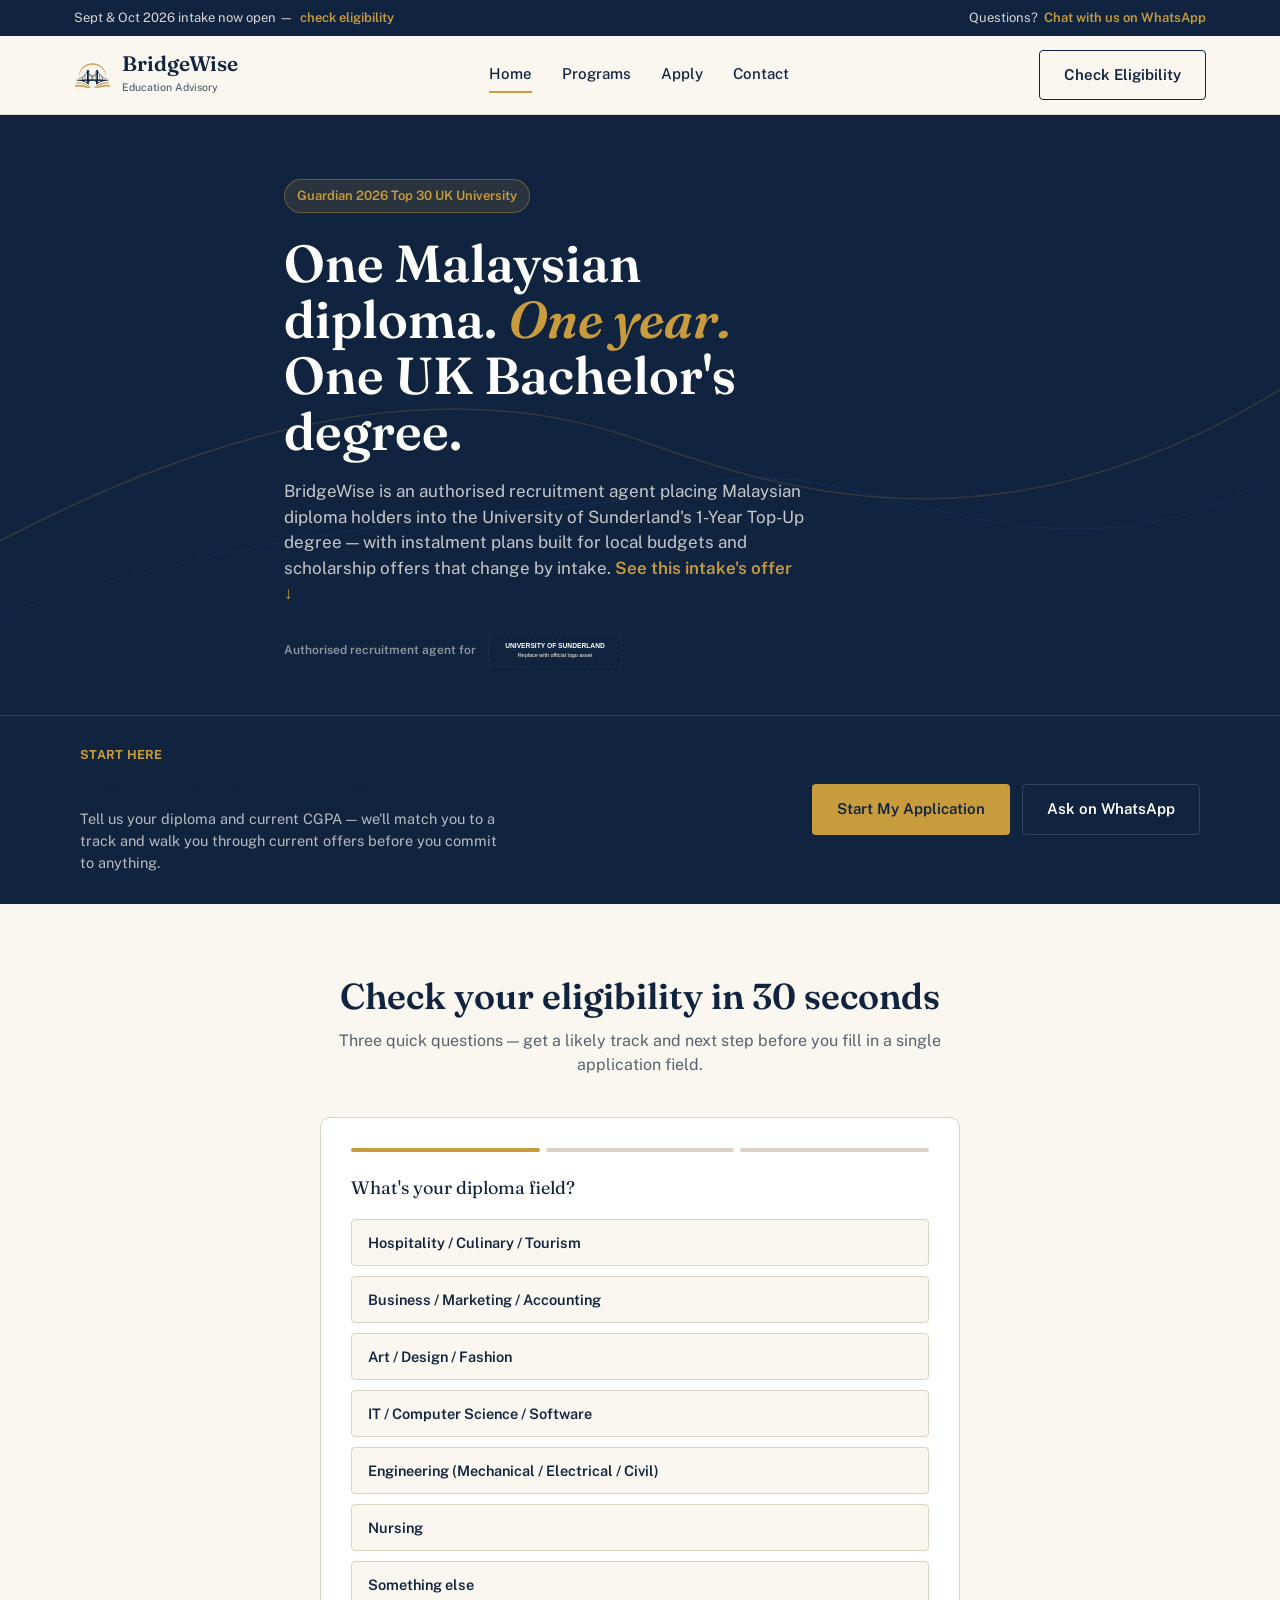
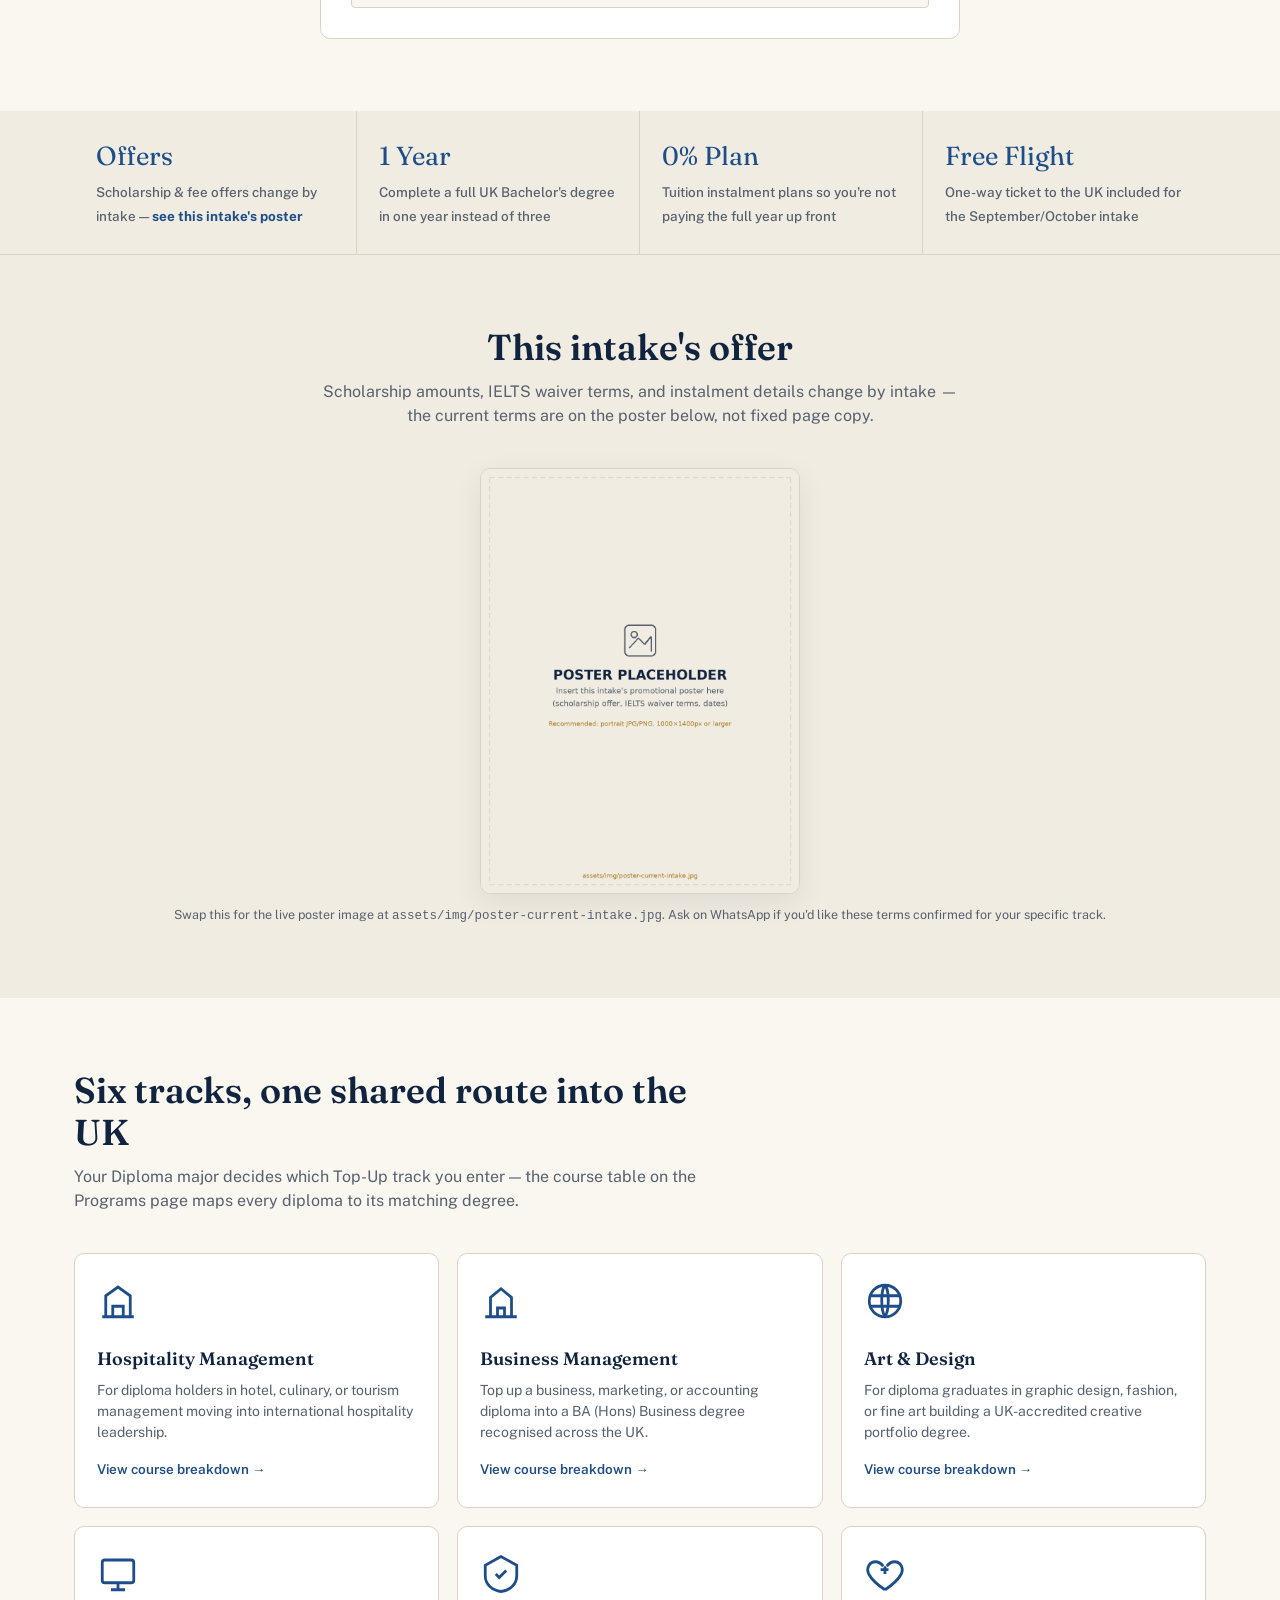
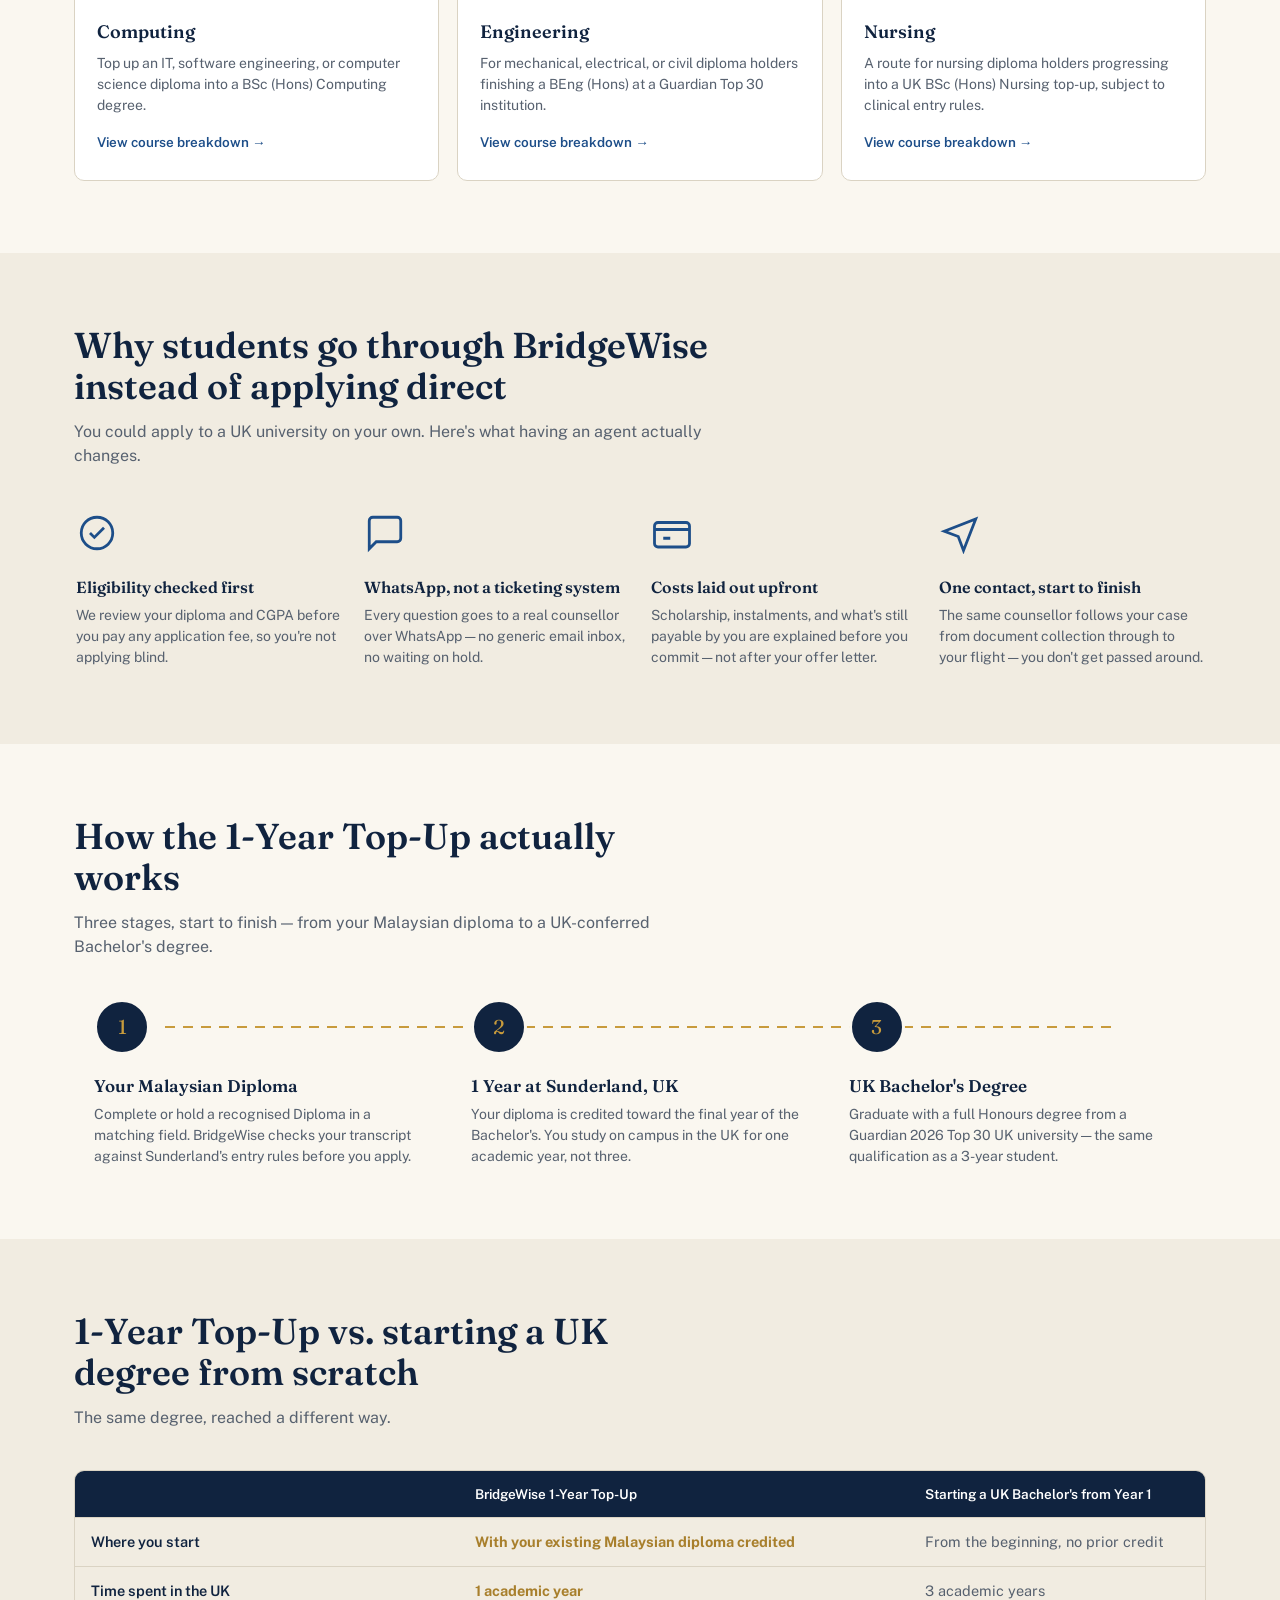
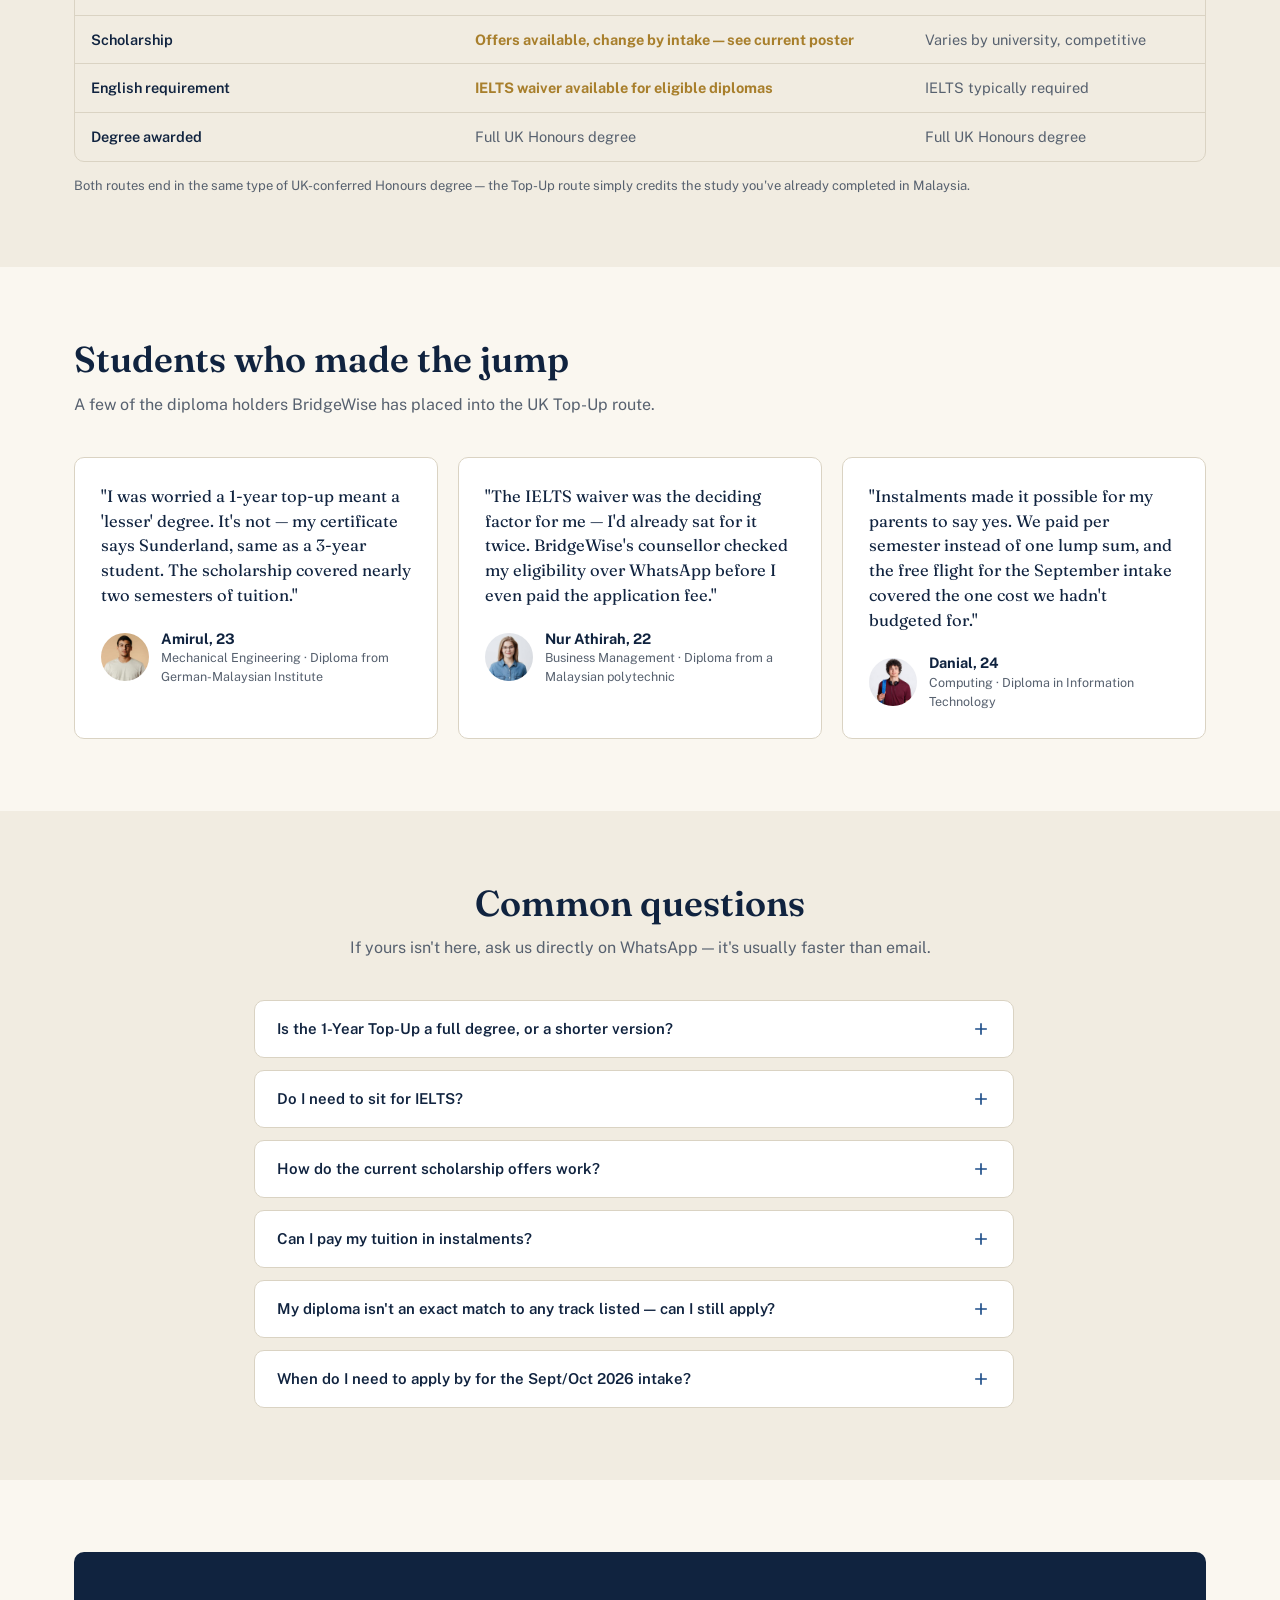
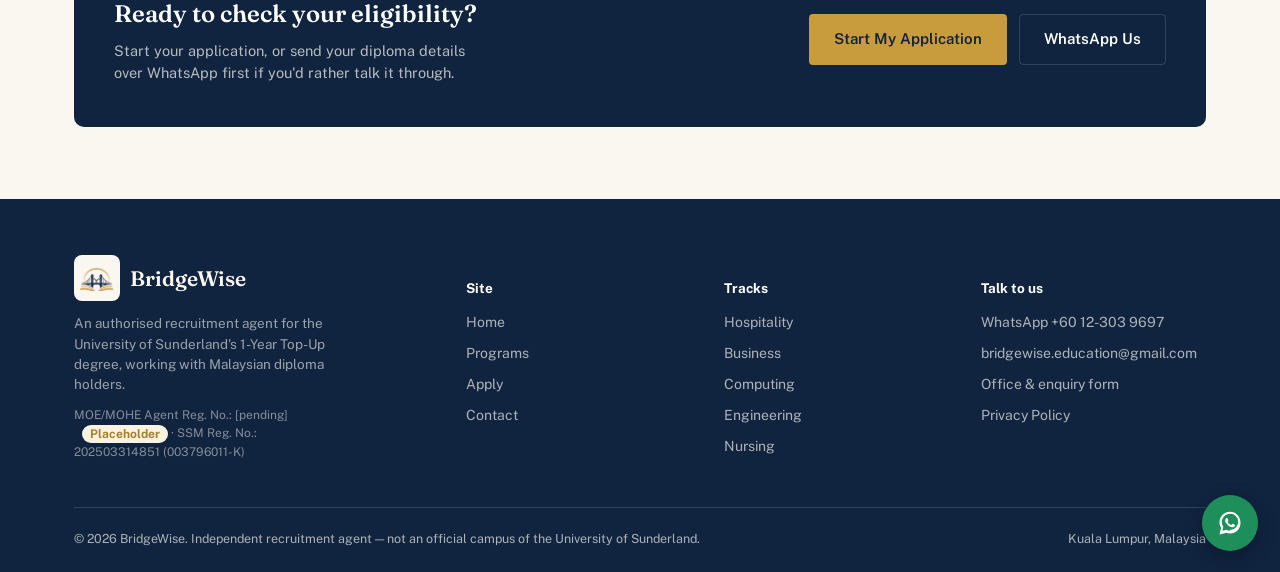
==== index.html @ 97131e52 "favicon change" ====
<!DOCTYPE html>
<html lang="en">
<head>
<meta charset="UTF-8">
<meta name="viewport" content="width=device-width, initial-scale=1.0">
<title>BridgeWise | 1-Year UK Top-Up Degree for Malaysian Diploma Holders</title>
<meta name="description" content="Turn your Malaysian diploma into a UK Bachelor's degree in 1 year with BridgeWise, an authorised recruitment agent for the University of Sunderland's Top-Up programme.">
<link rel="canonical" href="https://bridge-wise.vercel.app/index.html">

<meta property="og:type" content="website">
<meta property="og:site_name" content="BridgeWise Education Advisory">
<meta property="og:url" content="https://bridge-wise.vercel.app/index.html">
<meta property="og:title" content="BridgeWise | 1-Year UK Top-Up Degree for Malaysian Diploma Holders">
<meta property="og:description" content="Turn your Malaysian diploma into a UK Bachelor's degree in 1 year with BridgeWise, an authorised recruitment agent for the University of Sunderland's Top-Up programme.">
<meta property="og:image" content="https://bridge-wise.vercel.app/assets/img/bridgewise-logo.png">
<meta name="twitter:card" content="summary">
<meta name="twitter:title" content="BridgeWise | 1-Year UK Top-Up Degree">
<meta name="twitter:description" content="Turn your Malaysian diploma into a UK Bachelor's degree in 1 year.">
<meta name="twitter:image" content="https://bridge-wise.vercel.app/assets/img/bridgewise-logo.png">

<link rel="stylesheet" href="assets/css/style.css">
<link rel="icon" type="image/png" href="assets/img/bridgewise-logo.png">
<link rel="apple-touch-icon" href="assets/img/apple-touch-icon.png">

<script>
  document.documentElement.classList.add('js');
  // Safety net: if main.js fails to load for any reason, force-reveal
  // sections after 2.5s instead of leaving them permanently invisible.
  setTimeout(function(){
    var els = document.querySelectorAll('.reveal');
    for (var i = 0; i < els.length; i++){ els[i].classList.add('in'); }
  }, 2500);
</script>

<!-- Analytics placeholders — replace IDs below with real ones when ready -->
<script async src="https://www.googletagmanager.com/gtag/js?id=G-XXXXXXXXXX"></script>
<script>
  window.dataLayer = window.dataLayer || [];
  function gtag(){dataLayer.push(arguments);}
  gtag('js', new Date());
  gtag('config', 'G-XXXXXXXXXX'); // TODO: replace with real GA4 Measurement ID
</script>
<script>
  !function(f,b,e,v,n,t,s){if(f.fbq)return;n=f.fbq=function(){n.callMethod?
  n.callMethod.apply(n,arguments):n.queue.push(arguments)};if(!f._fbq)f._fbq=n;
  n.push=n;n.loaded=!0;n.version='2.0';n.queue=[];t=b.createElement(e);t.async=!0;
  t.src=v;s=b.getElementsByTagName(e)[0];s.parentNode.insertBefore(t,s)}(window,
  document,'script','https://connect.facebook.net/en_US/fbevents.js');
  fbq('init', 'PIXEL_ID_HERE'); // TODO: replace with real Meta Pixel ID
  fbq('track', 'PageView');
</script>

<script type="application/ld+json">
{
  "@context": "https://schema.org",
  "@type": "Organization",
  "name": "BridgeWise Education Advisory",
  "alternateName": "BridgeWise",
  "url": "https://bridge-wise.vercel.app/",
  "logo": "https://bridge-wise.vercel.app/assets/img/bridgewise-logo.png",
  "description": "Authorised recruitment agent for the University of Sunderland's 1-Year Top-Up degree, helping Malaysian diploma holders complete a UK Bachelor's degree in one year.",
  "email": "bridgewise.education@gmail.com",
  "telephone": "+60123039697",
  "founder": { "@type": "Person", "name": "Zarina Abdul Latif" },
  "address": { "@type": "PostalAddress", "addressLocality": "Kuala Lumpur", "addressCountry": "MY" },
  "areaServed": "Malaysia",
  "identifier": { "@type": "PropertyValue", "name": "SSM Registration No.", "value": "202503314851 (003796011-K)" }
}
</script>
</head>
<body>

<div class="topbar">
  <div class="wrap">
    <span class="topbar-item">Sept &amp; Oct 2026 intake now open &mdash; <a href="apply.html">check eligibility</a></span>
    <span class="topbar-item">Questions? <a href="#" data-wa data-wa-msg="Hi BridgeWise, I'd like to find out more.">Chat with us on WhatsApp</a></span>
  </div>
</div>

<header class="nav">
  <div class="wrap">
    <a href="index.html" class="brand">
      <img src="assets/img/bridgewise-logo.png" alt="BridgeWise" class="brand-mark">
      <span>
        <span class="brand-name">BridgeWise</span>
        <span class="brand-tag">Education Advisory</span>
      </span>
    </a>
    <nav class="nav-links" id="nav-links">
      <a href="index.html" aria-current="page">Home</a>
      <a href="programs.html">Programs</a>
      <a href="apply.html">Apply</a>
      <a href="contact.html">Contact</a>
    </nav>
    <div class="nav-cta">
      <a href="apply.html" class="btn btn-outline">Check Eligibility</a>
      <button class="nav-toggle" aria-label="Toggle menu" aria-expanded="false">
        <svg viewBox="0 0 24 24" fill="none" stroke="currentColor" stroke-width="2"><path d="M3 6h18M3 12h18M3 18h18"/></svg>
      </button>
    </div>
  </div>
</header>

<!-- ============ HERO ============ -->
<section class="hero" style="padding:0;">
  <svg class="bridge-path" viewBox="0 0 1180 520" preserveAspectRatio="none" aria-hidden="true">
    <path d="M-50 420 C 250 250, 450 250, 590 300 S 950 420, 1230 220" stroke="#C89B3C" stroke-width="1.5" fill="none" opacity="0.35"/>
    <path d="M-50 480 C 300 350, 500 380, 650 340 S 980 480, 1230 300" stroke="#1D4E89" stroke-width="1.5" fill="none" opacity="0.35"/>
  </svg>

  <div class="hero-top">
    <div class="wrap">
      <span class="hero-kicker">Guardian 2026 Top 30 UK University</span>
      <h1>One Malaysian diploma. <em>One year.</em> One UK Bachelor's degree.</h1>
      <p class="hero-sub">BridgeWise is an authorised recruitment agent placing Malaysian diploma holders into the University of Sunderland's 1-Year Top-Up degree &mdash; with instalment plans built for local budgets and scholarship offers that change by intake. <a href="#offers" style="color:var(--gold); font-weight:600;">See this intake's offer &darr;</a></p>
      <div style="display:flex; align-items:center; gap:12px; margin-top:26px;">
        <span style="font-size:12px; color:rgba(250,247,240,0.55); font-weight:600;">Authorised recruitment agent for</span>
        <img src="assets/img/sunderland-logo-placeholder.svg" alt="University of Sunderland" style="filter:invert(1) brightness(1.6); height:34px; width:auto;">
      </div>
    </div>
  </div>

  <div class="hero-split">
    <div class="wrap" style="grid-template-columns: 1fr; display:block; padding: 30px;">
      <div style="display:flex; align-items:center; justify-content:space-between; gap:24px; flex-wrap:wrap;">
        <div>
          <span class="hero-panel-label">START HERE</span>
          <h3 style="margin-top:6px;">Check your eligibility in minutes</h3>
          <p style="color:rgba(250,247,240,0.72); font-size:14.5px; margin-top:8px; max-width:48ch;">Tell us your diploma and current CGPA &mdash; we'll match you to a track and walk you through current offers before you commit to anything.</p>
        </div>
        <div style="display:flex; gap:12px; flex-wrap:wrap;">
          <a href="apply.html" class="btn btn-gold">Start My Application</a>
          <a href="#" class="btn btn-outline-light" data-wa data-wa-msg="Hi BridgeWise, I'd like to check my eligibility for the 1-Year Top-Up.">Ask on WhatsApp</a>
        </div>
      </div>
    </div>
  </div>
</section>

<!-- ============ ELIGIBILITY QUIZ ============ -->
<section>
  <div class="wrap">
    <div class="section-head center-head reveal">
      <h2>Check your eligibility in 30 seconds</h2>
      <p>Three quick questions &mdash; get a likely track and next step before you fill in a single application field.</p>
    </div>

    <div class="quiz-card" id="eligibility-quiz">
      <div class="quiz-progress"><span></span><span></span><span></span></div>

      <div class="quiz-step active" data-step="0">
        <div class="quiz-question">What's your diploma field?</div>
        <div class="quiz-options" data-question="field">
          <button type="button" class="quiz-option" data-value="Hospitality Management">Hospitality / Culinary / Tourism</button>
          <button type="button" class="quiz-option" data-value="Business Management">Business / Marketing / Accounting</button>
          <button type="button" class="quiz-option" data-value="Art & Design">Art / Design / Fashion</button>
          <button type="button" class="quiz-option" data-value="Computing">IT / Computer Science / Software</button>
          <button type="button" class="quiz-option" data-value="Engineering">Engineering (Mechanical / Electrical / Civil)</button>
          <button type="button" class="quiz-option" data-value="Nursing">Nursing</button>
          <button type="button" class="quiz-option" data-value="Other">Something else</button>
        </div>
      </div>

      <div class="quiz-step" data-step="1">
        <div class="quiz-question">What's your current or final CGPA?</div>
        <div class="quiz-options" data-question="cgpa">
          <button type="button" class="quiz-option" data-value="3.50+">3.50 and above</button>
          <button type="button" class="quiz-option" data-value="3.00-3.49">3.00 &ndash; 3.49</button>
          <button type="button" class="quiz-option" data-value="2.50-2.99">2.50 &ndash; 2.99</button>
          <button type="button" class="quiz-option" data-value="below-2.50">Below 2.50 / not sure yet</button>
        </div>
        <button type="button" class="quiz-back" data-back>&larr; Back</button>
      </div>

      <div class="quiz-step" data-step="2">
        <div class="quiz-question">Was your diploma taught and examined in English?</div>
        <div class="quiz-options" data-question="english">
          <button type="button" class="quiz-option" data-value="yes">Yes</button>
          <button type="button" class="quiz-option" data-value="no">No</button>
          <button type="button" class="quiz-option" data-value="unsure">Not sure</button>
        </div>
        <button type="button" class="quiz-back" data-back>&larr; Back</button>
      </div>

      <div class="quiz-result" id="quiz-result">
        <div class="quiz-result-track">
          <div class="label">LIKELY TRACK</div>
          <div class="value" id="quiz-track-value">&mdash;</div>
        </div>
        <p class="quiz-note" id="quiz-cgpa-note"></p>
        <p class="quiz-note" id="quiz-ielts-note"></p>
        <div class="quiz-cta">
          <a href="apply.html" class="btn btn-gold">Start My Application</a>
          <a href="#" class="btn btn-outline" id="quiz-wa-link">WhatsApp a Counsellor</a>
        </div>
        <button type="button" class="quiz-restart" id="quiz-restart">Start over</button>
      </div>
    </div>
  </div>
</section>

<!-- ============ VALUE STRIP ============ -->
<section class="value-strip" style="padding:0;">
  <div class="wrap">
    <div class="value-grid">
      <div class="value-item">
        <span class="num">Offers</span>
        <span class="label">Scholarship &amp; fee offers change by intake &mdash; <a href="#offers" style="color:var(--bridge); font-weight:700;">see this intake's poster</a></span>
      </div>
      <div class="value-item">
        <span class="num">1 Year</span>
        <span class="label">Complete a full UK Bachelor's degree in one year instead of three</span>
      </div>
      <div class="value-item">
        <span class="num">0% Plan</span>
        <span class="label">Tuition instalment plans so you're not paying the full year up front</span>
      </div>
      <div class="value-item">
        <span class="num">Free Flight</span>
        <span class="label">One-way ticket to the UK included for the September/October intake</span>
      </div>
    </div>
  </div>
</section>

<!-- ============ CURRENT OFFERS (POSTER) ============ -->
<section id="offers" class="section-alt">
  <div class="wrap">
    <div class="section-head center-head reveal">
      <h2>This intake's offer</h2>
      <p>Scholarship amounts, IELTS waiver terms, and instalment details change by intake &mdash; the current terms are on the poster below, not fixed page copy.</p>
    </div>
    <div class="poster-frame">
      <img src="assets/img/poster-placeholder.png" alt="Current intake promotional poster — placeholder, to be replaced with the live offer poster" loading="lazy">
    </div>
    <p class="poster-caption">Swap this for the live poster image at <code>assets/img/poster-current-intake.jpg</code>. Ask on WhatsApp if you'd like these terms confirmed for your specific track.</p>
  </div>
</section>

<!-- ============ PROGRAM GRID ============ -->
<section id="tracks">
  <div class="wrap">
    <div class="section-head reveal">
      <h2>Six tracks, one shared route into the UK</h2>
      <p>Your Diploma major decides which Top-Up track you enter &mdash; the course table on the Programs page maps every diploma to its matching degree.</p>
    </div>
    <div class="track-grid">

      <div class="track-card">
        <svg class="track-icon" viewBox="0 0 24 24" fill="none" stroke="currentColor" stroke-width="1.6"><path d="M3 21h18M5 21V9l7-5 7 5v12M9 21v-6h6v6"/></svg>
        <h3>Hospitality Management</h3>
        <p>For diploma holders in hotel, culinary, or tourism management moving into international hospitality leadership.</p>
        <a href="programs.html#hospitality" class="track-link">View course breakdown &rarr;</a>
      </div>

      <div class="track-card">
        <svg class="track-icon" viewBox="0 0 24 24" fill="none" stroke="currentColor" stroke-width="1.6"><path d="M3 21h18M6 21V10l6-5 6 5v11M10 21v-5h4v5"/></svg>
        <h3>Business Management</h3>
        <p>Top up a business, marketing, or accounting diploma into a BA (Hons) Business degree recognised across the UK.</p>
        <a href="programs.html#business" class="track-link">View course breakdown &rarr;</a>
      </div>

      <div class="track-card">
        <svg class="track-icon" viewBox="0 0 24 24" fill="none" stroke="currentColor" stroke-width="1.6"><circle cx="12" cy="12" r="9"/><path d="M12 3c2.5 2.7 2.5 14.3 0 18M12 3c-2.5 2.7-2.5 14.3 0 18M3.5 9h17M3.5 15h17"/></svg>
        <h3>Art &amp; Design</h3>
        <p>For diploma graduates in graphic design, fashion, or fine art building a UK-accredited creative portfolio degree.</p>
        <a href="programs.html#art-design" class="track-link">View course breakdown &rarr;</a>
      </div>

      <div class="track-card">
        <svg class="track-icon" viewBox="0 0 24 24" fill="none" stroke="currentColor" stroke-width="1.6"><rect x="3" y="4" width="18" height="13" rx="1.5"/><path d="M8 21h8M12 17v4"/></svg>
        <h3>Computing</h3>
        <p>Top up an IT, software engineering, or computer science diploma into a BSc (Hons) Computing degree.</p>
        <a href="programs.html#computing" class="track-link">View course breakdown &rarr;</a>
      </div>

      <div class="track-card">
        <svg class="track-icon" viewBox="0 0 24 24" fill="none" stroke="currentColor" stroke-width="1.6"><path d="M12 2 3 7v6c0 5 4 8.5 9 9 5-.5 9-4 9-9V7z"/><path d="M9 12l2 2 4-4"/></svg>
        <h3>Engineering</h3>
        <p>For mechanical, electrical, or civil diploma holders finishing a BEng (Hons) at a Guardian Top 30 institution.</p>
        <a href="programs.html#engineering" class="track-link">View course breakdown &rarr;</a>
      </div>

      <div class="track-card">
        <svg class="track-icon" viewBox="0 0 24 24" fill="none" stroke="currentColor" stroke-width="1.6"><path d="M12 21s-7-4.6-9.3-9C1.2 8.6 3 5 6.6 5c2 0 3.4 1.2 4.4 2.5M12 21s7-4.6 9.3-9C22.8 8.6 21 5 17.4 5c-2 0-3.4 1.2-4.4 2.5"/><path d="M12 7.5V12M9.5 9.5H14"/></svg>
        <h3>Nursing</h3>
        <p>A route for nursing diploma holders progressing into a UK BSc (Hons) Nursing top-up, subject to clinical entry rules.</p>
        <a href="programs.html#nursing" class="track-link">View course breakdown &rarr;</a>
      </div>

    </div>
  </div>
</section>

<!-- ============ WHY BRIDGE WISE ============ -->
<section class="section-alt">
  <div class="wrap">
    <div class="section-head reveal">
      <h2>Why students go through BridgeWise instead of applying direct</h2>
      <p>You could apply to a UK university on your own. Here's what having an agent actually changes.</p>
    </div>
    <div class="reason-grid">
      <div class="reason-item">
        <svg class="track-icon" viewBox="0 0 24 24" fill="none" stroke="currentColor" stroke-width="1.6"><path d="M8 12l2.5 2.5L16 9"/><circle cx="12" cy="12" r="9"/></svg>
        <h4>Eligibility checked first</h4>
        <p>We review your diploma and CGPA before you pay any application fee, so you're not applying blind.</p>
      </div>
      <div class="reason-item">
        <svg class="track-icon" viewBox="0 0 24 24" fill="none" stroke="currentColor" stroke-width="1.6"><path d="M21 15a2 2 0 0 1-2 2H7l-4 4V5a2 2 0 0 1 2-2h14a2 2 0 0 1 2 2z"/></svg>
        <h4>WhatsApp, not a ticketing system</h4>
        <p>Every question goes to a real counsellor over WhatsApp &mdash; no generic email inbox, no waiting on hold.</p>
      </div>
      <div class="reason-item">
        <svg class="track-icon" viewBox="0 0 24 24" fill="none" stroke="currentColor" stroke-width="1.6"><rect x="2" y="6" width="20" height="14" rx="2"/><path d="M2 10h20M7 15h4"/></svg>
        <h4>Costs laid out upfront</h4>
        <p>Scholarship, instalments, and what's still payable by you are explained before you commit &mdash; not after your offer letter.</p>
      </div>
      <div class="reason-item">
        <svg class="track-icon" viewBox="0 0 24 24" fill="none" stroke="currentColor" stroke-width="1.6"><path d="M3 11l18-7-7 18-3-8-8-3z"/></svg>
        <h4>One contact, start to finish</h4>
        <p>The same counsellor follows your case from document collection through to your flight &mdash; you don't get passed around.</p>
      </div>
    </div>
  </div>
</section>

<!-- ============ JOURNEY ============ -->
<section>
  <div class="wrap">
    <div class="section-head reveal">
      <h2>How the 1-Year Top-Up actually works</h2>
      <p>Three stages, start to finish &mdash; from your Malaysian diploma to a UK-conferred Bachelor's degree.</p>
    </div>
    <div class="journey">
      <div class="journey-step">
        <div class="dot">1</div>
        <h4>Your Malaysian Diploma</h4>
        <p>Complete or hold a recognised Diploma in a matching field. BridgeWise checks your transcript against Sunderland's entry rules before you apply.</p>
      </div>
      <div class="journey-step">
        <div class="dot">2</div>
        <h4>1 Year at Sunderland, UK</h4>
        <p>Your diploma is credited toward the final year of the Bachelor's. You study on campus in the UK for one academic year, not three.</p>
      </div>
      <div class="journey-step">
        <div class="dot">3</div>
        <h4>UK Bachelor's Degree</h4>
        <p>Graduate with a full Honours degree from a Guardian 2026 Top 30 UK university &mdash; the same qualification as a 3-year student.</p>
      </div>
    </div>
  </div>
</section>

<!-- ============ COMPARISON ============ -->
<section class="section-alt">
  <div class="wrap">
    <div class="section-head reveal">
      <h2>1-Year Top-Up vs. starting a UK degree from scratch</h2>
      <p>The same degree, reached a different way.</p>
    </div>
    <p class="scroll-hint">&larr; Swipe to see the full comparison &rarr;</p>
    <div class="table-wrap compare">
      <table>
        <thead>
          <tr><th>&nbsp;</th><th>BridgeWise 1-Year Top-Up</th><th>Starting a UK Bachelor's from Year 1</th></tr>
        </thead>
        <tbody>
          <tr><td>Where you start</td><td class="highlight">With your existing Malaysian diploma credited</td><td>From the beginning, no prior credit</td></tr>
          <tr><td>Time spent in the UK</td><td class="highlight">1 academic year</td><td>3 academic years</td></tr>
          <tr><td>Scholarship</td><td class="highlight">Offers available, change by intake &mdash; see current poster</td><td>Varies by university, competitive</td></tr>
          <tr><td>English requirement</td><td class="highlight">IELTS waiver available for eligible diplomas</td><td>IELTS typically required</td></tr>
          <tr><td>Degree awarded</td><td>Full UK Honours degree</td><td>Full UK Honours degree</td></tr>
        </tbody>
      </table>
    </div>
    <p style="font-size:13px; color:var(--slate); margin-top:14px;">Both routes end in the same type of UK-conferred Honours degree &mdash; the Top-Up route simply credits the study you've already completed in Malaysia.</p>
  </div>
</section>

<!-- ============ TESTIMONIALS ============ -->
<section>
  <div class="wrap">
    <div class="section-head reveal">
      <h2>Students who made the jump</h2>
      <p>A few of the diploma holders BridgeWise has placed into the UK Top-Up route.</p>
    </div>
    <div class="testi-grid">

      <div class="testi-card">
        <p class="testi-quote">"I was worried a 1-year top-up meant a 'lesser' degree. It's not &mdash; my certificate says Sunderland, same as a 3-year student. The scholarship covered nearly two semesters of tuition."</p>
        <div class="testi-person">
          <img src="assets/img/student-eng.jpg" alt="Portrait of Amirul, Mechanical Engineering Top-Up student" loading="lazy">
          <div>
            <div class="testi-name">Amirul, 23</div>
            <div class="testi-role">Mechanical Engineering &middot; Diploma from German-Malaysian Institute</div>
          </div>
        </div>
      </div>

      <div class="testi-card">
        <p class="testi-quote">"The IELTS waiver was the deciding factor for me &mdash; I'd already sat for it twice. BridgeWise's counsellor checked my eligibility over WhatsApp before I even paid the application fee."</p>
        <div class="testi-person">
          <img src="assets/img/student-biz.jpg" alt="Portrait of Nur Athirah, Business Management Top-Up student" loading="lazy">
          <div>
            <div class="testi-name">Nur Athirah, 22</div>
            <div class="testi-role">Business Management &middot; Diploma from a Malaysian polytechnic</div>
          </div>
        </div>
      </div>

      <div class="testi-card">
        <p class="testi-quote">"Instalments made it possible for my parents to say yes. We paid per semester instead of one lump sum, and the free flight for the September intake covered the one cost we hadn't budgeted for."</p>
        <div class="testi-person">
          <img src="assets/img/student-comp.jpg" alt="Portrait of Danial, Computing Top-Up student" loading="lazy">
          <div>
            <div class="testi-name">Danial, 24</div>
            <div class="testi-role">Computing &middot; Diploma in Information Technology</div>
          </div>
        </div>
      </div>

    </div>
  </div>
</section>

<!-- ============ FAQ ============ -->
<section class="section-alt">
  <div class="wrap" style="max-width: 820px;">
    <div class="section-head center-head reveal">
      <h2>Common questions</h2>
      <p>If yours isn't here, ask us directly on WhatsApp &mdash; it's usually faster than email.</p>
    </div>
    <div class="faq-list">

      <div class="faq-item">
        <button class="faq-question">
          Is the 1-Year Top-Up a full degree, or a shorter version?
          <svg class="plus" viewBox="0 0 24 24" fill="none" stroke="currentColor" stroke-width="2"><path d="M12 5v14M5 12h14"/></svg>
        </button>
        <div class="faq-answer"><div class="faq-answer-inner">It's a full Honours degree. Your Malaysian diploma is credited toward the earlier years of the programme, so the 1 year you spend in the UK completes the same degree a 3-year student receives &mdash; the certificate doesn't note the difference.</div></div>
      </div>

      <div class="faq-item">
        <button class="faq-question">
          Do I need to sit for IELTS?
          <svg class="plus" viewBox="0 0 24 24" fill="none" stroke="currentColor" stroke-width="2"><path d="M12 5v14M5 12h14"/></svg>
        </button>
        <div class="faq-answer"><div class="faq-answer-inner">Not necessarily. If your diploma was taught and examined in English, you may qualify for an IELTS waiver, subject to the university's document review. BridgeWise checks this for you as part of the eligibility review, before you apply.</div></div>
      </div>

      <div class="faq-item">
        <button class="faq-question">
          How do the current scholarship offers work?
          <svg class="plus" viewBox="0 0 24 24" fill="none" stroke="currentColor" stroke-width="2"><path d="M12 5v14M5 12h14"/></svg>
        </button>
        <div class="faq-answer"><div class="faq-answer-inner">Scholarship and fee offers change by intake, so exact terms are published on each intake's poster rather than fixed on this page. If eligible, it's deducted directly from your total tuition fee, reducing what you owe. Check the <a href="#offers" style="color:var(--bridge); font-weight:600;">current poster</a> or ask us on WhatsApp for this intake's terms.</div></div>
      </div>

      <div class="faq-item">
        <button class="faq-question">
          Can I pay my tuition in instalments?
          <svg class="plus" viewBox="0 0 24 24" fill="none" stroke="currentColor" stroke-width="2"><path d="M12 5v14M5 12h14"/></svg>
        </button>
        <div class="faq-answer"><div class="faq-answer-inner">Yes. Tuition remaining after your scholarship is deducted can be split across the academic year instead of paid upfront in one sum. Your BridgeWise counsellor will walk you through the exact schedule for your track.</div></div>
      </div>

      <div class="faq-item">
        <button class="faq-question">
          My diploma isn't an exact match to any track listed &mdash; can I still apply?
          <svg class="plus" viewBox="0 0 24 24" fill="none" stroke="currentColor" stroke-width="2"><path d="M12 5v14M5 12h14"/></svg>
        </button>
        <div class="faq-answer"><div class="faq-answer-inner">Possibly. Send your transcript over WhatsApp and a counsellor will confirm whether your diploma qualifies for a track, or which one is the closest fit, before you start a formal application.</div></div>
      </div>

      <div class="faq-item">
        <button class="faq-question">
          When do I need to apply by for the Sept/Oct 2026 intake?
          <svg class="plus" viewBox="0 0 24 24" fill="none" stroke="currentColor" stroke-width="2"><path d="M12 5v14M5 12h14"/></svg>
        </button>
        <div class="faq-answer"><div class="faq-answer-inner">Applications are reviewed on a rolling basis, but visa processing and flight arrangements take time, so earlier is safer than later. Message us on WhatsApp for the current cut-off date.</div></div>
      </div>

    </div>
  </div>
</section>

<!-- ============ FINAL CTA ============ -->
<section>
  <div class="wrap">
    <div class="agent-band">
      <div>
        <h3>Ready to check your eligibility?</h3>
        <p>Start your application, or send your diploma details over WhatsApp first if you'd rather talk it through.</p>
      </div>
      <div class="agent-band-cta" style="display:flex; gap:12px; flex-wrap:wrap;">
        <a href="apply.html" class="btn btn-gold">Start My Application</a>
        <a href="#" class="btn btn-outline-light" data-wa>WhatsApp Us</a>
      </div>
    </div>
  </div>
</section>

<!-- ============ FOOTER ============ -->
<footer>
  <div class="wrap">
    <div class="foot-grid">
      <div class="foot-brand">
        <div class="brand">
          <span class="brand-mark-chip"><img src="assets/img/bridgewise-logo.png" alt="BridgeWise" class="brand-mark"></span>
          <span class="brand-name" style="color:#FAF7F0;">BridgeWise</span>
        </div>
        <p>An authorised recruitment agent for the University of Sunderland's 1-Year Top-Up degree, working with Malaysian diploma holders.</p>
        <p style="font-size:12px; color:rgba(250,247,240,0.5); margin-top:12px;">MOE/MOHE Agent Reg. No.: [pending] <span class="placeholder-note">Placeholder</span> &middot; SSM Reg. No.: 202503314851 (003796011-K)</p>
      </div>
      <div>
        <h5>Site</h5>
        <ul>
          <li><a href="index.html">Home</a></li>
          <li><a href="programs.html">Programs</a></li>
          <li><a href="apply.html">Apply</a></li>
          <li><a href="contact.html">Contact</a></li>
        </ul>
      </div>
      <div>
        <h5>Tracks</h5>
        <ul>
          <li><a href="programs.html#hospitality">Hospitality</a></li>
          <li><a href="programs.html#business">Business</a></li>
          <li><a href="programs.html#computing">Computing</a></li>
          <li><a href="programs.html#engineering">Engineering</a></li>
          <li><a href="programs.html#nursing">Nursing</a></li>
        </ul>
      </div>
      <div>
        <h5>Talk to us</h5>
        <ul>
          <li><a href="#" data-wa>WhatsApp +60 12-303 9697</a></li>
          <li><a href="mailto:bridgewise.education@gmail.com">bridgewise.education@gmail.com</a></li>
          <li><a href="contact.html">Office &amp; enquiry form</a></li>
          <li><a href="privacy.html">Privacy Policy</a></li>
        </ul>
      </div>
    </div>
    <div class="foot-bottom">
      <span>&copy; <span id="year"></span> BridgeWise. Independent recruitment agent &mdash; not an official campus of the University of Sunderland.</span>
      <span>Kuala Lumpur, Malaysia</span>
    </div>
  </div>
</footer>

<button class="back-to-top" aria-label="Back to top">
  <svg viewBox="0 0 24 24" fill="none" stroke="currentColor" stroke-width="2" stroke-linecap="round" stroke-linejoin="round"><path d="M12 19V5M5 12l7-7 7 7"/></svg>
</button>

<a href="#" class="wa-float" data-wa aria-label="Chat with BridgeWise on WhatsApp">
  <svg viewBox="0 0 32 32" fill="currentColor" aria-hidden="true"><path d="M16.01 3C9.38 3 4 8.38 4 15.01c0 2.35.65 4.55 1.78 6.43L4 29l7.76-1.73a11.9 11.9 0 0 0 4.25.78h.01c6.63 0 12-5.38 12-12.01C28.02 8.38 22.64 3 16.01 3zm0 21.82c-1.34 0-2.65-.29-3.83-.86l-.28-.14-4.6 1.02 1.05-4.48-.18-.29a9.7 9.7 0 0 1-1.5-5.06C6.67 9.53 10.9 5.3 16.01 5.3c2.47 0 4.79.97 6.53 2.72a9.17 9.17 0 0 1 2.7 6.5c0 5.11-4.23 9.3-9.23 9.3zm5.06-6.96c-.28-.14-1.64-.81-1.9-.9-.25-.1-.44-.14-.62.13-.18.28-.72.9-.88 1.08-.16.18-.32.2-.6.07-.28-.14-1.17-.43-2.23-1.37a8.35 8.35 0 0 1-1.54-1.92c-.16-.28-.02-.43.12-.57.13-.13.28-.32.42-.49.14-.16.18-.28.28-.46.09-.18.05-.35-.02-.49-.07-.14-.62-1.5-.85-2.05-.22-.53-.45-.46-.62-.47-.16-.01-.35-.01-.53-.01-.18 0-.49.07-.74.35-.25.28-.97.95-.97 2.31s1 2.68 1.14 2.87c.14.18 1.97 3.01 4.77 4.22.67.29 1.19.46 1.6.59.67.21 1.28.18 1.76.11.54-.08 1.64-.67 1.87-1.32.23-.65.23-1.2.16-1.32-.07-.11-.25-.18-.53-.32z"/></svg>
</a>

<script src="assets/js/main.js"></script>
<script src="assets/js/quiz.js"></script>
</body>
</html>
---- assets/css/style.css ----
/* =========================================================
   Bridge Wise — Design System
   Palette: Ink Navy / Bridge Blue / Signal Gold / Warm Paper
   Type: Fraunces (display, editorial serif) + Public Sans (body/UI)
   ========================================================= */

@import url('https://fonts.googleapis.com/css2?family=Fraunces:ital,opsz,wght@0,9..144,400;0,9..144,500;0,9..144,600;0,9..144,700;1,9..144,500&family=Public+Sans:wght@400;500;600;700;800&display=swap');

:root{
  /* Color tokens */
  --ink:        #10233F;   /* primary navy — headers, nav, footer */
  --bridge:     #1D4E89;   /* secondary blue — links, mid accents */
  --gold:       #C89B3C;   /* signal gold — scholarship, CTAs */
  --gold-deep:  #A87F2C;
  --paper:      #FAF7F0;   /* warm background, not pure white */
  --paper-dim:  #F1ECE1;
  --slate:      #57616F;   /* secondary body text */
  --line:       #DAD3C3;   /* hairline borders on paper */
  --line-navy:  rgba(255,255,255,0.14);
  --white:      #FFFFFF;
  --earn:       #2F6E52;   /* commission / money-earned green, sparing use */

  --radius-s: 4px;
  --radius-m: 10px;

  --font-display: 'Fraunces', 'Iowan Old Style', serif;
  --font-body: 'Public Sans', -apple-system, BlinkMacSystemFont, 'Segoe UI', sans-serif;

  --maxw: 1180px;
}

*, *::before, *::after{ box-sizing: border-box; }
html{ scroll-behavior: smooth; }
body{
  margin: 0;
  font-family: var(--font-body);
  color: var(--ink);
  background: var(--paper);
  line-height: 1.5;
  -webkit-font-smoothing: antialiased;
  animation: page-fade-in 0.45s ease both;
}

/* Native cross-document view transitions (Chrome/Edge 126+; graceful no-op elsewhere) */
@view-transition{
  navigation: auto;
}
::view-transition-old(root){ animation: page-fade-out 0.18s ease both; }
::view-transition-new(root){ animation: page-fade-in 0.32s ease both; }

@keyframes page-fade-in{
  from{ opacity: 0; transform: translateY(8px); }
  to{ opacity: 1; transform: translateY(0); }
}
@keyframes page-fade-out{
  from{ opacity: 1; }
  to{ opacity: 0; }
}
img{ max-width: 100%; display: block; }
a{ color: inherit; text-decoration: none; }
ul{ margin: 0; padding: 0; list-style: none; }
button{ font-family: inherit; cursor: pointer; }
h1,h2,h3,h4{ font-family: var(--font-display); margin: 0; font-weight: 600; color: var(--ink); }
p{ margin: 0; }

@media (prefers-reduced-motion: reduce){
  *{ animation-duration: 0.01ms !important; animation-iteration-count: 1 !important; transition-duration: 0.01ms !important; scroll-behavior: auto !important; }
}

:focus-visible{
  outline: 2px solid var(--gold);
  outline-offset: 2px;
}

.wrap{
  max-width: var(--maxw);
  margin: 0 auto;
  padding: 0 24px;
}

.eyebrow{ /* used sparingly, only for genuine section labels, not decoration */
  font-size: 13px;
  color: var(--bridge);
  font-weight: 600;
  letter-spacing: 0.01em;
}

/* ---------- Buttons ---------- */
.btn{
  display: inline-flex;
  align-items: center;
  gap: 8px;
  padding: 13px 24px;
  border-radius: var(--radius-s);
  font-weight: 600;
  font-size: 15px;
  border: 1.5px solid transparent;
  transition: transform .15s ease, background .2s ease, border-color .2s ease;
  white-space: nowrap;
}
.btn:active{ transform: translateY(1px); }
.btn-gold{ background: var(--gold); color: var(--ink); }
.btn-gold:hover{ background: var(--gold-deep); }
.btn-navy{ background: var(--ink); color: var(--paper); }
.btn-navy:hover{ background: #0A1728; }
.btn-outline{ background: transparent; color: var(--ink); border-color: var(--ink); }
.btn-outline:hover{ background: var(--ink); color: var(--paper); }
.btn-outline-light{ background: transparent; color: var(--white); border-color: var(--line-navy); }
.btn-outline-light:hover{ border-color: var(--white); }
.btn-wa{ background: #1E8F5A; color: var(--white); }
.btn-wa:hover{ background: #197A4C; }
.btn-block{ width: 100%; justify-content: center; }

/* ---------- Top bar (utility strip) ---------- */
.topbar{
  background: var(--ink);
  color: rgba(250,247,240,0.85);
  font-size: 13px;
}
.topbar .wrap{
  display: flex;
  align-items: center;
  justify-content: space-between;
  padding-top: 8px;
  padding-bottom: 8px;
  gap: 16px;
}
.topbar a{ color: var(--gold); font-weight: 600; }
.topbar-item{ display: flex; align-items: center; gap: 6px; }

@media (max-width: 640px){
  .topbar .wrap{ justify-content: center; }
  .topbar-item:nth-child(2){ display: none; }
}

/* ---------- Nav ---------- */
.nav{
  background: var(--paper);
  border-bottom: 1px solid var(--line);
  position: sticky;
  top: 0;
  z-index: 50;
}
.nav .wrap{
  display: flex;
  align-items: center;
  justify-content: space-between;
  padding-top: 14px;
  padding-bottom: 14px;
}
.brand{
  display: flex;
  align-items: center;
  gap: 10px;
}
.brand-mark{
  width: 38px; height: 38px;
  flex-shrink: 0;
  object-fit: contain;
}
.brand-mark-chip{
  display: inline-flex;
  align-items: center;
  justify-content: center;
  width: 46px; height: 46px;
  border-radius: 8px;
  background: var(--paper);
  padding: 5px;
  flex-shrink: 0;
}
.brand-mark-chip .brand-mark{ width: 100%; height: 100%; }
.brand-name{
  font-family: var(--font-display);
  font-size: 21px;
  font-weight: 600;
  color: var(--ink);
  line-height: 1;
}
.brand-tag{
  display: block;
  font-family: var(--font-body);
  font-size: 10.5px;
  color: var(--slate);
  font-weight: 500;
  margin-top: 2px;
}
.nav-links{
  display: flex;
  align-items: center;
  gap: 30px;
}
.nav-links a{
  font-size: 15px;
  font-weight: 500;
  color: var(--ink);
  padding: 6px 0;
  border-bottom: 2px solid transparent;
}
.nav-links a:hover, .nav-links a[aria-current="page"]{
  border-bottom-color: var(--gold);
}
.nav-cta{ display: flex; align-items: center; gap: 10px; }
.nav-toggle{
  display: none;
  background: none; border: none;
  padding: 8px;
}
.nav-toggle svg{ width: 24px; height: 24px; }

@media (max-width: 900px){
  .nav-links{
    position: absolute;
    top: 100%; left: 0; right: 0;
    background: var(--paper);
    border-bottom: 1px solid var(--line);
    flex-direction: column;
    align-items: flex-start;
    padding: 8px 24px 20px;
    gap: 4px;
    display: none;
  }
  .nav-links.open{ display: flex; }
  .nav-links a{ width: 100%; padding: 10px 0; border-bottom: 1px solid var(--line); }
  .nav-toggle{ display: inline-flex; }
  .nav-cta .btn-outline{ display: none; }
}

/* ---------- Hero (dual conversion) ---------- */
.hero{
  background: var(--ink);
  color: var(--paper);
  position: relative;
  overflow: hidden;
}
.hero-top{
  padding: 64px 0 48px;
  position: relative;
  z-index: 2;
}
.hero-top .wrap{ max-width: 760px; }
.hero-kicker{
  display: inline-flex;
  align-items: center;
  gap: 8px;
  background: rgba(200,155,60,0.14);
  border: 1px solid rgba(200,155,60,0.4);
  color: var(--gold);
  padding: 6px 12px;
  border-radius: 100px;
  font-size: 13px;
  font-weight: 600;
  margin-bottom: 22px;
}
.hero h1{
  font-size: clamp(32px, 4.6vw, 52px);
  line-height: 1.08;
  color: var(--white);
  max-width: 15ch;
}
.hero h1 em{
  font-style: italic;
  color: var(--gold);
}
.hero-sub{
  margin-top: 20px;
  font-size: 17px;
  color: rgba(250,247,240,0.78);
  max-width: 52ch;
}

.hero-split{
  position: relative;
  z-index: 2;
  border-top: 1px solid var(--line-navy);
}
.hero-split .wrap{
  display: grid;
  grid-template-columns: 1fr 1fr;
  gap: 0;
}
.hero-panel{
  padding: 34px 30px;
  border-right: 1px solid var(--line-navy);
}
.hero-split .wrap > .hero-panel:last-child{ border-right: none; }
.hero-panel-label{
  font-size: 12.5px;
  font-weight: 700;
  letter-spacing: 0.02em;
  color: var(--gold);
  margin-bottom: 8px;
  display: block;
}
.hero-panel h3{
  color: var(--white);
  font-size: 22px;
  margin-bottom: 8px;
}
.hero-panel p{
  color: rgba(250,247,240,0.72);
  font-size: 14.5px;
  margin-bottom: 18px;
  max-width: 42ch;
}
@media (max-width: 760px){
  .hero-split .wrap{ grid-template-columns: 1fr; }
  .hero-panel{ border-right: none; border-bottom: 1px solid var(--line-navy); }
}

/* Bridge path decoration */
.bridge-path{
  position: absolute;
  inset: 0;
  z-index: 1;
  opacity: 0.5;
  pointer-events: none;
}

/* ---------- Value strip ---------- */
.value-strip{
  background: var(--paper-dim);
  border-bottom: 1px solid var(--line);
}
.value-grid{
  display: grid;
  grid-template-columns: repeat(4, 1fr);
  gap: 0;
}
.value-item{
  padding: 26px 22px;
  border-right: 1px solid var(--line);
}
.value-grid .value-item:last-child{ border-right: none; }
.value-item .num{
  font-family: var(--font-display);
  font-size: 26px;
  color: var(--bridge);
  display: block;
  margin-bottom: 4px;
}
.value-item .label{
  font-size: 13.5px;
  color: var(--slate);
  font-weight: 500;
  line-height: 1.4;
}
@media (max-width: 900px){
  .value-grid{ grid-template-columns: repeat(2, 1fr); }
  .value-item:nth-child(2){ border-right: none; }
  .value-item{ border-bottom: 1px solid var(--line); }
}

/* ---------- Section shell ---------- */
section{ padding: 72px 0; }
.section-head{
  max-width: 640px;
  margin-bottom: 40px;
}
.section-head h2{
  font-size: clamp(26px, 3vw, 36px);
  line-height: 1.15;
}
.section-head p{
  margin-top: 12px;
  color: var(--slate);
  font-size: 16px;
}
.section-alt{ background: var(--paper-dim); }
.section-navy{ background: var(--ink); color: var(--paper); }
.section-navy h2, .section-navy h3{ color: var(--white); }
.section-navy .section-head p{ color: rgba(250,247,240,0.7); }

/* ---------- Program grid ---------- */
.track-grid{
  display: grid;
  grid-template-columns: repeat(3, 1fr);
  gap: 18px;
}
.track-card{
  background: var(--white);
  border: 1px solid var(--line);
  border-radius: var(--radius-m);
  padding: 26px 22px;
  transition: border-color .2s ease, transform .2s ease;
}
.track-card:hover{ border-color: var(--gold); transform: translateY(-3px); }
.track-icon{
  width: 42px; height: 42px;
  margin-bottom: 16px;
  color: var(--bridge);
}
.track-card h3{ font-size: 18px; margin-bottom: 8px; }
.track-card p{ color: var(--slate); font-size: 14px; margin-bottom: 14px; }
.track-card .track-link{
  font-size: 13.5px;
  font-weight: 600;
  color: var(--bridge);
}
@media (max-width: 900px){ .track-grid{ grid-template-columns: repeat(2, 1fr); } }
@media (max-width: 600px){ .track-grid{ grid-template-columns: 1fr; } }

/* ---------- Journey / bridge timeline ---------- */
.journey{
  display: grid;
  grid-template-columns: repeat(3, 1fr);
  gap: 0;
  position: relative;
  margin-top: 20px;
}
.journey::before{
  content: "";
  position: absolute;
  top: 27px; left: 8%; right: 8%;
  height: 2px;
  background: repeating-linear-gradient(90deg, var(--gold) 0 10px, transparent 10px 18px);
}
.journey-step{
  position: relative;
  padding: 0 20px;
  text-align: left;
}
.journey-step .dot{
  width: 56px; height: 56px;
  border-radius: 50%;
  background: var(--ink);
  color: var(--gold);
  display: flex;
  align-items: center;
  justify-content: center;
  font-family: var(--font-display);
  font-size: 20px;
  margin-bottom: 18px;
  position: relative;
  z-index: 2;
  border: 3px solid var(--paper);
}
.journey-step h4{ font-size: 17px; margin-bottom: 6px; }
.journey-step p{ color: var(--slate); font-size: 14px; }
@media (max-width: 760px){
  .journey{ grid-template-columns: 1fr; gap: 28px; }
  .journey::before{ display: none; }
}

/* ---------- Testimonials ---------- */
.testi-grid{
  display: grid;
  grid-template-columns: repeat(3, 1fr);
  gap: 20px;
}
.testi-card{
  background: var(--white);
  border: 1px solid var(--line);
  border-radius: var(--radius-m);
  padding: 26px;
}
.testi-quote{
  font-family: var(--font-display);
  font-size: 16.5px;
  line-height: 1.5;
  color: var(--ink);
  margin-bottom: 20px;
}
.testi-person{
  display: flex;
  align-items: center;
  gap: 12px;
}
.testi-person img{
  width: 48px; height: 48px;
  border-radius: 50%;
  object-fit: cover;
}
.testi-name{ font-weight: 700; font-size: 14.5px; }
.testi-role{ font-size: 12.5px; color: var(--slate); }
@media (max-width: 900px){ .testi-grid{ grid-template-columns: 1fr; } }

/* ---------- Agent teaser band ---------- */
.agent-band{
  background: var(--ink);
  color: var(--paper);
  border-radius: var(--radius-m);
  padding: 44px 40px;
  display: flex;
  align-items: center;
  justify-content: space-between;
  gap: 30px;
}
.agent-band h3{ color: var(--white); font-size: 24px; max-width: 30ch; }
.agent-band p{ color: rgba(250,247,240,0.72); margin-top: 8px; max-width: 40ch; font-size: 14.5px; }
.agent-band-cta{ flex-shrink: 0; }
@media (max-width: 760px){
  .agent-band{ flex-direction: column; align-items: flex-start; padding: 32px 26px; }
}

/* ---------- Footer ---------- */
footer{
  background: var(--ink);
  color: rgba(250,247,240,0.68);
  padding: 56px 0 24px;
  font-size: 14px;
}
.foot-grid{
  display: grid;
  grid-template-columns: 1.6fr 1fr 1fr 1fr;
  gap: 32px;
  padding-bottom: 40px;
  border-bottom: 1px solid var(--line-navy);
}
.foot-grid h5{
  color: var(--white);
  font-family: var(--font-body);
  font-size: 13.5px;
  font-weight: 700;
  margin-bottom: 14px;
}
.foot-grid li{ margin-bottom: 10px; }
.foot-grid a:hover{ color: var(--gold); }
.foot-brand p{ margin-top: 12px; max-width: 34ch; font-size: 13.5px; color: rgba(250,247,240,0.6); }
.foot-bottom{
  display: flex;
  justify-content: space-between;
  align-items: center;
  padding-top: 22px;
  font-size: 12.5px;
  flex-wrap: wrap;
  gap: 10px;
}
@media (max-width: 800px){ .foot-grid{ grid-template-columns: 1fr 1fr; } }
@media (max-width: 500px){ .foot-grid{ grid-template-columns: 1fr; } }

/* ---------- WhatsApp floating button ---------- */
.wa-float{
  position: fixed;
  bottom: 22px; right: 22px;
  z-index: 60;
  background: #1E8F5A;
  color: #fff;
  width: 56px; height: 56px;
  border-radius: 50%;
  display: flex;
  align-items: center;
  justify-content: center;
  box-shadow: 0 6px 18px rgba(0,0,0,0.25);
  transition: transform .15s ease;
}
.wa-float:hover{ transform: scale(1.06); }
.wa-float svg{ width: 28px; height: 28px; }

/* ---------- Page header (interior pages) ---------- */
.page-header{
  background: var(--ink);
  color: var(--white);
  padding: 46px 0 40px;
}
.page-header h1{ color: var(--white); font-size: clamp(28px, 4vw, 40px); max-width: 20ch; }
.page-header p{ color: rgba(250,247,240,0.75); margin-top: 12px; max-width: 56ch; font-size: 15.5px; }
.breadcrumb{ font-size: 13px; color: rgba(250,247,240,0.55); margin-bottom: 16px; }
.breadcrumb a{ color: var(--gold); }

/* ---------- Cards / info boxes ---------- */
.card{
  background: var(--white);
  border: 1px solid var(--line);
  border-radius: var(--radius-m);
  padding: 26px;
}
.callout{
  background: #FBF3E1;
  border: 1px solid #EAD9A9;
  border-radius: var(--radius-m);
  padding: 22px 24px;
}
.callout h4{ font-size: 16px; margin-bottom: 6px; color: #8B6314; }
.callout p{ font-size: 14.5px; color: var(--ink); }

/* ---------- Tables ---------- */
.table-wrap{ overflow-x: auto; border: 1px solid var(--line); border-radius: var(--radius-m); }
table{ width: 100%; border-collapse: collapse; font-size: 14.5px; min-width: 560px; }
thead th{
  background: var(--ink);
  color: var(--white);
  text-align: left;
  padding: 13px 16px;
  font-weight: 600;
  font-size: 13.5px;
}
tbody td{
  padding: 13px 16px;
  border-top: 1px solid var(--line);
  color: var(--slate);
}
tbody tr:nth-child(even){ background: var(--paper-dim); }
tbody td:first-child{ color: var(--ink); font-weight: 600; }

/* ---------- Forms ---------- */
.form-card{
  background: var(--white);
  border: 1px solid var(--line);
  border-radius: var(--radius-m);
  padding: 32px;
}
.field{ margin-bottom: 18px; }
.field label{
  display: block;
  font-size: 13.5px;
  font-weight: 600;
  margin-bottom: 6px;
  color: var(--ink);
}
.field .hint{ font-size: 12px; color: var(--slate); margin-top: 5px; }
.field input, .field select, .field textarea{
  width: 100%;
  padding: 11px 13px;
  border: 1.5px solid var(--line);
  border-radius: var(--radius-s);
  font-family: inherit;
  font-size: 14.5px;
  color: var(--ink);
  background: var(--paper);
  transition: border-color .15s ease;
}
.field input:focus, .field select:focus, .field textarea:focus{
  outline: none;
  border-color: var(--bridge);
}
.field-row{ display: grid; grid-template-columns: 1fr 1fr; gap: 16px; }
@media (max-width: 560px){ .field-row{ grid-template-columns: 1fr; } }

.upload-box{
  border: 1.5px dashed var(--line);
  border-radius: var(--radius-m);
  padding: 26px;
  text-align: center;
  background: var(--paper-dim);
}
.upload-box p{ font-size: 13.5px; color: var(--slate); margin-top: 8px; }
.upload-box input[type="file"]{ margin: 0 auto; }

/* Multi-step form */
.steps-track{
  display: flex;
  gap: 8px;
  margin-bottom: 34px;
}
.step-pill{
  flex: 1;
  text-align: center;
  padding: 10px 6px;
  border-radius: var(--radius-s);
  background: var(--paper-dim);
  border: 1.5px solid var(--line);
  font-size: 12.5px;
  font-weight: 600;
  color: var(--slate);
}
.step-pill.active{ background: var(--ink); color: var(--white); border-color: var(--ink); }
.step-pill.done{ background: var(--gold); color: var(--ink); border-color: var(--gold); }
.form-step{ display: none; }
.form-step.active{ display: block; }
.step-nav{ display: flex; justify-content: space-between; margin-top: 26px; gap: 12px; }
.form-msg{
  margin-top: 18px;
  padding: 14px 16px;
  border-radius: var(--radius-s);
  font-size: 14px;
  display: none;
}
.form-msg.show{ display: block; }
.form-msg.success{ background: #E7F3EC; color: var(--earn); border: 1px solid #BFE1CD; }
.form-msg.error{ background: #FBEAEA; color: #9C3B3B; border: 1px solid #F0C6C6; }

/* ---------- Sidebar / two-col layouts ---------- */
.split-2{
  display: grid;
  grid-template-columns: 1.1fr 0.9fr;
  gap: 40px;
  align-items: start;
}
@media (max-width: 900px){ .split-2{ grid-template-columns: 1fr; } }

/* ---------- Steps list (workflow) ---------- */
.workflow{
  display: grid;
  grid-template-columns: repeat(3, 1fr);
  gap: 20px;
}
.workflow-step{
  background: var(--white);
  border: 1px solid var(--line);
  border-radius: var(--radius-m);
  padding: 26px;
  position: relative;
}
.workflow-step .wf-num{
  font-family: var(--font-display);
  font-size: 30px;
  color: var(--gold);
  margin-bottom: 12px;
  display: block;
}
.workflow-step h4{ font-size: 17px; margin-bottom: 8px; }
.workflow-step p{ color: var(--slate); font-size: 14px; }
@media (max-width: 900px){ .workflow{ grid-template-columns: 1fr; } }

/* ---------- Commission strip ---------- */
.commission-box{
  background: var(--ink);
  color: var(--white);
  border-radius: var(--radius-m);
  padding: 32px;
}
.commission-box h3{ color: var(--white); }
.commission-box .fine{ font-size: 12.5px; color: rgba(250,247,240,0.55); margin-top: 14px; }

/* ---------- Contact tiles ---------- */
.contact-tile{
  display: flex;
  gap: 16px;
  padding: 20px 0;
  border-bottom: 1px solid var(--line);
}
.contact-tile:last-child{ border-bottom: none; }
.contact-tile .ic{
  width: 40px; height: 40px;
  flex-shrink: 0;
  border-radius: 50%;
  background: var(--paper-dim);
  color: var(--bridge);
  display: flex;
  align-items: center;
  justify-content: center;
}
.contact-tile h4{ font-size: 15px; margin-bottom: 3px; }
.contact-tile p{ font-size: 14px; color: var(--slate); }
.contact-tile a{ color: var(--bridge); font-weight: 600; }

.placeholder-note{
  font-size: 12px;
  color: var(--gold-deep);
  background: #FBF3E1;
  padding: 2px 8px;
  border-radius: 100px;
  margin-left: 8px;
  font-weight: 700;
  vertical-align: middle;
}

/* ---------- Back to top ---------- */
.back-to-top{
  position: fixed;
  bottom: 22px; left: 22px;
  z-index: 60;
  background: var(--ink);
  color: var(--gold);
  width: 46px; height: 46px;
  border-radius: 50%;
  display: flex;
  align-items: center;
  justify-content: center;
  border: none;
  box-shadow: 0 6px 18px rgba(0,0,0,0.22);
  opacity: 0;
  transform: translateY(10px);
  pointer-events: none;
  transition: opacity .2s ease, transform .2s ease, background .2s ease;
}
.back-to-top.visible{
  opacity: 1;
  transform: translateY(0);
  pointer-events: auto;
}
.back-to-top:hover{ background: #0A1728; }
.back-to-top svg{ width: 20px; height: 20px; }

/* ---------- Who it's for ---------- */
.fit-grid{
  display: grid;
  grid-template-columns: repeat(2, 1fr);
  gap: 14px;
}
.fit-item{
  display: flex;
  gap: 14px;
  align-items: flex-start;
  background: var(--white);
  border: 1px solid var(--line);
  border-radius: var(--radius-m);
  padding: 20px;
}
.fit-item .tick{
  width: 26px; height: 26px;
  flex-shrink: 0;
  border-radius: 50%;
  background: var(--paper-dim);
  color: var(--bridge);
  display: flex;
  align-items: center;
  justify-content: center;
}
.fit-item p{ font-size: 14.5px; color: var(--slate); }
@media (max-width: 700px){ .fit-grid{ grid-template-columns: 1fr; } }

/* ---------- Route comparison ---------- */
.compare-grid{
  display: grid;
  grid-template-columns: 1fr 1fr;
  gap: 20px;
}
.compare-card{
  border-radius: var(--radius-m);
  padding: 30px 26px;
  border: 1.5px solid var(--line);
}
.compare-card.highlight{
  background: var(--ink);
  border-color: var(--ink);
}
.compare-card h4{ font-size: 18px; margin-bottom: 4px; }
.compare-card.highlight h4{ color: var(--white); }
.compare-card .compare-tag{
  font-size: 12.5px;
  font-weight: 700;
  color: var(--slate);
  margin-bottom: 10px;
  display: block;
}
.compare-card.highlight .compare-tag{ color: var(--gold); }
.compare-card ul{ margin-top: 16px; display: flex; flex-direction: column; gap: 11px; }
.compare-card li{
  font-size: 14px;
  display: flex;
  gap: 10px;
  color: var(--slate);
}
.compare-card.highlight li{ color: rgba(250,247,240,0.82); }
.compare-card li svg{ flex-shrink: 0; margin-top: 2px; width: 16px; height: 16px; }
@media (max-width: 760px){ .compare-grid{ grid-template-columns: 1fr; } }

/* ---------- Extended timeline (6 steps, 2 rows) ---------- */
.timeline-grid{
  display: grid;
  grid-template-columns: repeat(3, 1fr);
  gap: 22px 18px;
  margin-top: 20px;
}
.timeline-item{
  background: var(--white);
  border: 1px solid var(--line);
  border-radius: var(--radius-m);
  padding: 22px;
}
.timeline-item .t-num{
  font-family: var(--font-display);
  color: var(--gold-deep);
  font-size: 13px;
  font-weight: 700;
  margin-bottom: 10px;
  display: block;
}
.timeline-item h4{ font-size: 16px; margin-bottom: 6px; }
.timeline-item p{ font-size: 13.5px; color: var(--slate); }
@media (max-width: 900px){ .timeline-grid{ grid-template-columns: repeat(2, 1fr); } }
@media (max-width: 560px){ .timeline-grid{ grid-template-columns: 1fr; } }

/* ---------- FAQ accordion ---------- */
.faq-list{ display: flex; flex-direction: column; gap: 12px; max-width: 760px; }
.faq-item{
  background: var(--white);
  border: 1px solid var(--line);
  border-radius: var(--radius-m);
  overflow: hidden;
}
.faq-item summary{
  padding: 18px 22px;
  font-weight: 600;
  font-size: 15px;
  cursor: pointer;
  list-style: none;
  display: flex;
  align-items: center;
  justify-content: space-between;
  gap: 16px;
  transition: background .15s ease;
}
.faq-item summary::-webkit-details-marker{ display: none; }
.faq-item summary:hover{ background: var(--paper-dim); }
.faq-item summary .faq-icon{
  flex-shrink: 0;
  width: 22px; height: 22px;
  border-radius: 50%;
  border: 1.5px solid var(--line);
  display: flex;
  align-items: center;
  justify-content: center;
  transition: transform .2s ease, background .2s ease;
}
.faq-item[open] summary .faq-icon{
  transform: rotate(45deg);
  background: var(--gold);
  border-color: var(--gold);
}
.faq-item .faq-body{
  padding: 0 22px 20px;
  font-size: 14.5px;
  color: var(--slate);
  line-height: 1.6;
}

/* ---------- Back to top ---------- */
.back-to-top{
  position: fixed;
  bottom: 90px; right: 22px;
  z-index: 59;
  width: 46px; height: 46px;
  border-radius: 50%;
  background: var(--ink);
  color: var(--gold);
  border: none;
  display: flex;
  align-items: center;
  justify-content: center;
  box-shadow: 0 6px 16px rgba(0,0,0,0.22);
  opacity: 0;
  visibility: hidden;
  transform: translateY(10px);
  transition: opacity .25s ease, transform .25s ease, visibility .25s;
}
.back-to-top.show{ opacity: 1; visibility: visible; transform: none; }
.back-to-top:hover{ background: #0A1728; }
.back-to-top svg{ width: 20px; height: 20px; }

/* ---------- Scroll reveal ---------- */
/* Safety-critical: the hidden state only applies once we know JS is running
   (html.js, set by an inline script in <head>). If JS never runs, .reveal
   elements are never hidden in the first place — no permanently-blank
   sections. See the inline <head> script + main.js safety-net timeout. */
html.js .reveal{
  opacity: 0;
  transform: translateY(18px);
  transition: opacity .6s ease, transform .6s ease;
}
html.js .reveal.in{ opacity: 1; transform: none; }

/* ---------- Reasons grid (Why Bridge Wise) ---------- */
.reason-grid{
  display: grid;
  grid-template-columns: repeat(4, 1fr);
  gap: 18px;
}
.reason-item{
  padding: 4px 2px;
}
.reason-item .track-icon{ margin-bottom: 14px; }
.reason-item h4{ font-size: 16px; margin-bottom: 6px; }
.reason-item p{ font-size: 14px; color: var(--slate); }
@media (max-width: 900px){ .reason-grid{ grid-template-columns: 1fr 1fr; } }
@media (max-width: 560px){ .reason-grid{ grid-template-columns: 1fr; } }

/* ---------- FAQ accordion ---------- */
.faq-list{
  display: flex;
  flex-direction: column;
  gap: 12px;
}
.faq-item{
  border: 1px solid var(--line);
  border-radius: var(--radius-m);
  background: var(--white);
  overflow: hidden;
}
.faq-question{
  width: 100%;
  text-align: left;
  background: none;
  border: none;
  padding: 18px 22px;
  display: flex;
  justify-content: space-between;
  align-items: center;
  gap: 16px;
  font-family: var(--font-body);
  font-weight: 600;
  font-size: 15px;
  color: var(--ink);
}
.faq-question .plus{
  flex-shrink: 0;
  width: 20px; height: 20px;
  color: var(--bridge);
  transition: transform .25s ease;
}
.faq-item.open .faq-question .plus{ transform: rotate(45deg); }
.faq-answer{
  max-height: 0;
  overflow: hidden;
  transition: max-height .3s ease;
}
.faq-item.open .faq-answer{ max-height: 320px; }
.faq-answer-inner{
  padding: 0 22px 20px;
  color: var(--slate);
  font-size: 14.5px;
  line-height: 1.6;
}

/* ---------- Comparison table emphasis ---------- */
.table-wrap.compare th:first-child, .table-wrap.compare td:first-child{ width: 34%; }
.table-wrap.compare td.highlight{ color: var(--gold-deep); font-weight: 700; }
.scroll-hint{
  display: none;
  font-size: 12.5px;
  color: var(--slate);
  margin-bottom: 8px;
  font-weight: 600;
}
@media (max-width: 700px){
  .scroll-hint{ display: block; }
  .table-wrap{ position: relative; }
  .table-wrap::after{
    content: "";
    position: absolute;
    top: 0; right: 0; bottom: 0;
    width: 28px;
    background: linear-gradient(90deg, transparent, rgba(16,35,63,0.06));
    pointer-events: none;
  }
}

/* ---------- Poster placeholder ---------- */
.poster-frame{
  max-width: 320px;
  margin: 0 auto;
  border-radius: var(--radius-m);
  overflow: hidden;
  border: 1px solid var(--line);
  box-shadow: 0 10px 30px rgba(16,35,63,0.08);
}
.poster-frame img{ width: 100%; display: block; }
.poster-caption{
  text-align: center;
  font-size: 12.5px;
  color: var(--slate);
  margin-top: 12px;
}

/* ---------- Eligibility quiz ---------- */
.quiz-card{
  background: var(--white);
  border: 1px solid var(--line);
  border-radius: var(--radius-m);
  padding: 30px;
  max-width: 640px;
  margin: 0 auto;
}
.quiz-progress{
  display: flex;
  gap: 6px;
  margin-bottom: 22px;
}
.quiz-progress span{
  flex: 1;
  height: 4px;
  border-radius: 100px;
  background: var(--line);
}
.quiz-progress span.done{ background: var(--gold); }
.quiz-step{ display: none; }
.quiz-step.active{ display: block; }
.quiz-question{ font-size: 18px; font-family: var(--font-display); margin-bottom: 18px; }
.quiz-options{
  display: grid;
  gap: 10px;
}
.quiz-option{
  text-align: left;
  padding: 14px 16px;
  border: 1.5px solid var(--line);
  border-radius: var(--radius-s);
  background: var(--paper);
  font-family: inherit;
  font-size: 14.5px;
  font-weight: 600;
  color: var(--ink);
  transition: border-color .15s ease, background .15s ease;
}
.quiz-option:hover{ border-color: var(--bridge); }
.quiz-option.selected{ border-color: var(--gold); background: rgba(200,155,60,0.1); }
.quiz-back{
  margin-top: 16px;
  font-size: 13px;
  color: var(--slate);
  font-weight: 600;
}
.quiz-result{ display: none; }
.quiz-result.active{ display: block; }
.quiz-result-track{
  background: var(--paper-dim);
  border-radius: var(--radius-m);
  padding: 20px;
  margin-bottom: 18px;
}
.quiz-result-track .label{ font-size: 12.5px; color: var(--bridge); font-weight: 700; margin-bottom: 4px; }
.quiz-result-track .value{ font-family: var(--font-display); font-size: 22px; }
.quiz-note{ font-size: 14px; color: var(--slate); margin-bottom: 20px; line-height: 1.6; }
.quiz-cta{ display: flex; gap: 12px; flex-wrap: wrap; }
.quiz-restart{
  margin-top: 18px;
  font-size: 13px;
  color: var(--bridge);
  font-weight: 600;
  background: none;
  border: none;
  font-family: inherit;
}

/* ---------- Trust / registration strip ---------- */
.trust-strip{
  display: flex;
  flex-wrap: wrap;
  gap: 10px 28px;
  align-items: center;
}
.trust-strip .trust-item{
  display: flex;
  align-items: center;
  gap: 8px;
  font-size: 13px;
  color: rgba(250,247,240,0.75);
  font-weight: 500;
}
.trust-strip .trust-item svg{ width: 16px; height: 16px; color: var(--gold); flex-shrink: 0; }

/* ---------- Referral badge (Apply page) ---------- */
.referral-badge{
  align-items: center;
  gap: 8px;
  margin-top: 16px;
  background: rgba(200,155,60,0.16);
  border: 1px solid rgba(200,155,60,0.45);
  color: var(--gold);
  padding: 7px 14px;
  border-radius: 100px;
  font-size: 13px;
  font-weight: 600;
}
.referral-badge:not([hidden]){ display: inline-flex; }

/* Utility */
.mt-8{ margin-top: 8px; } .mt-16{ margin-top: 16px; } .mt-24{ margin-top: 24px; } .mt-40{ margin-top: 40px; }
.text-center{ text-align: center; }
.center-head{ margin-left: auto; margin-right: auto; text-align: center; }
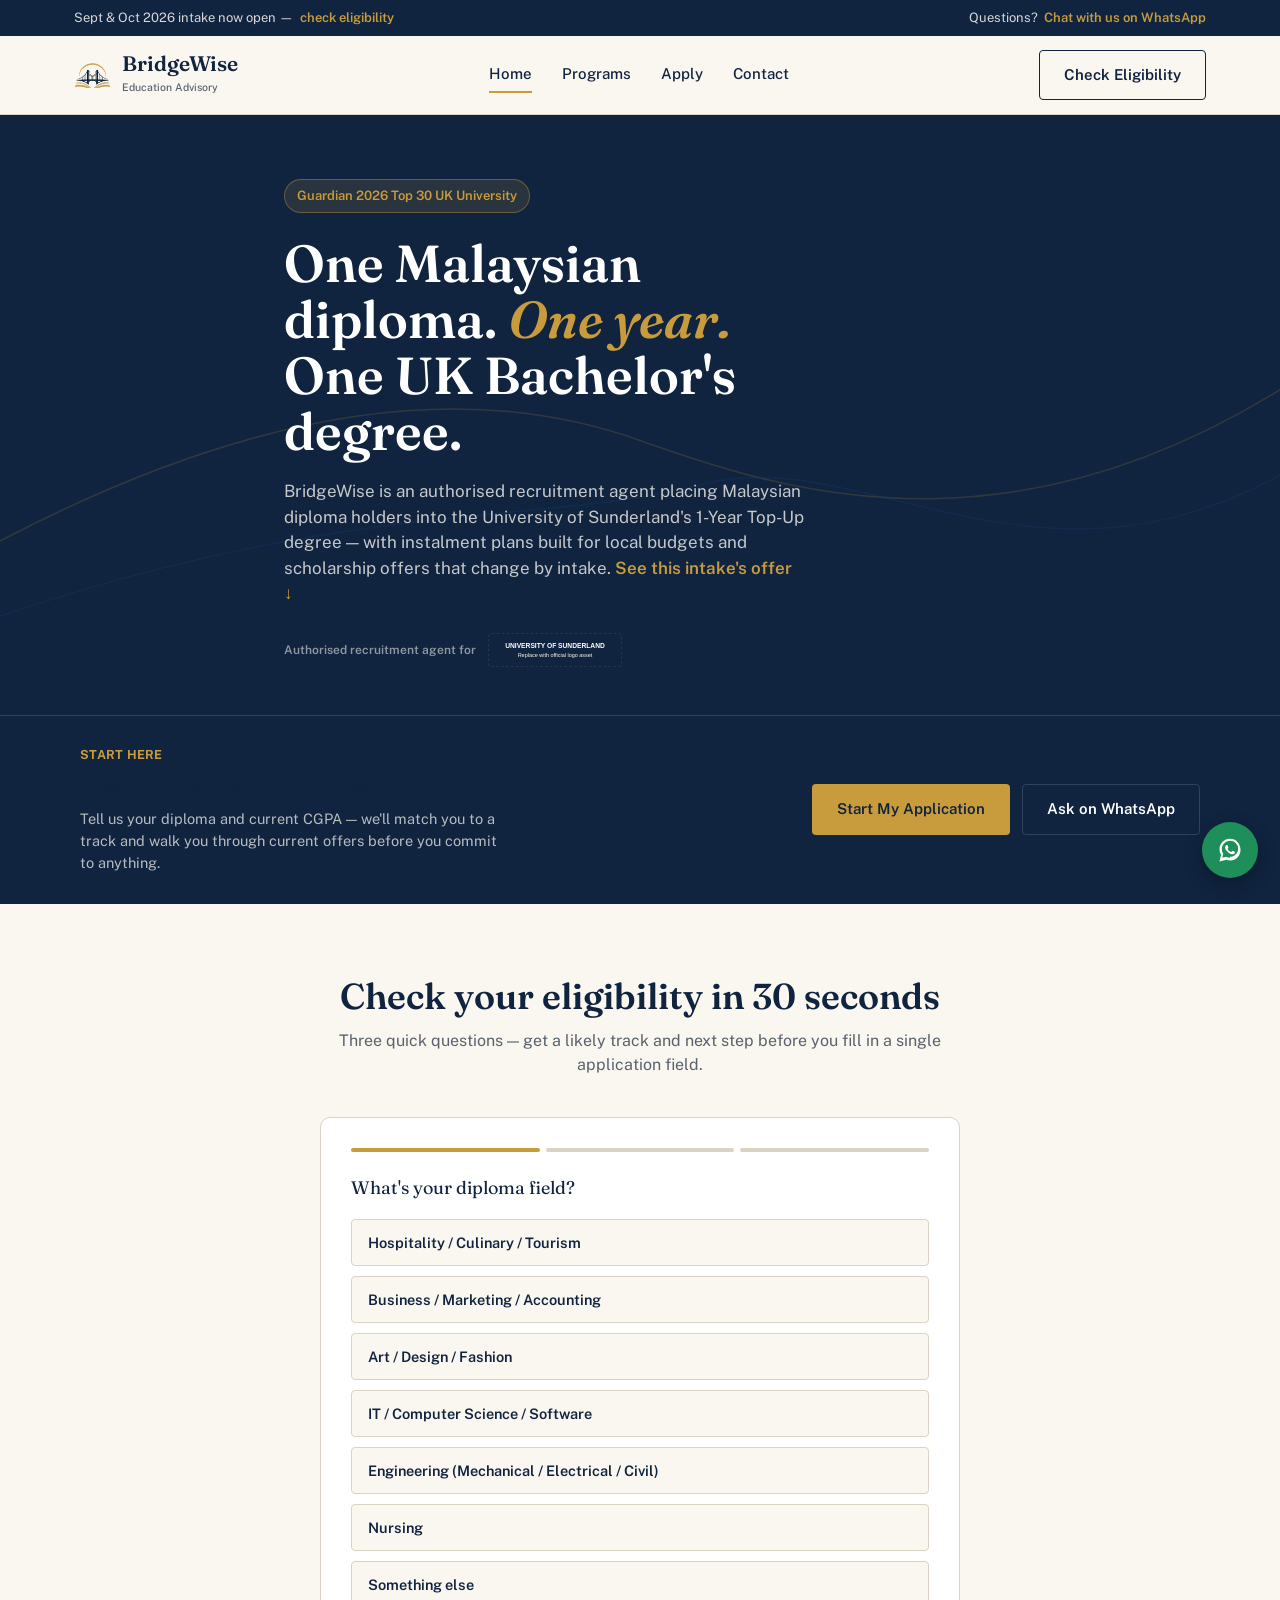
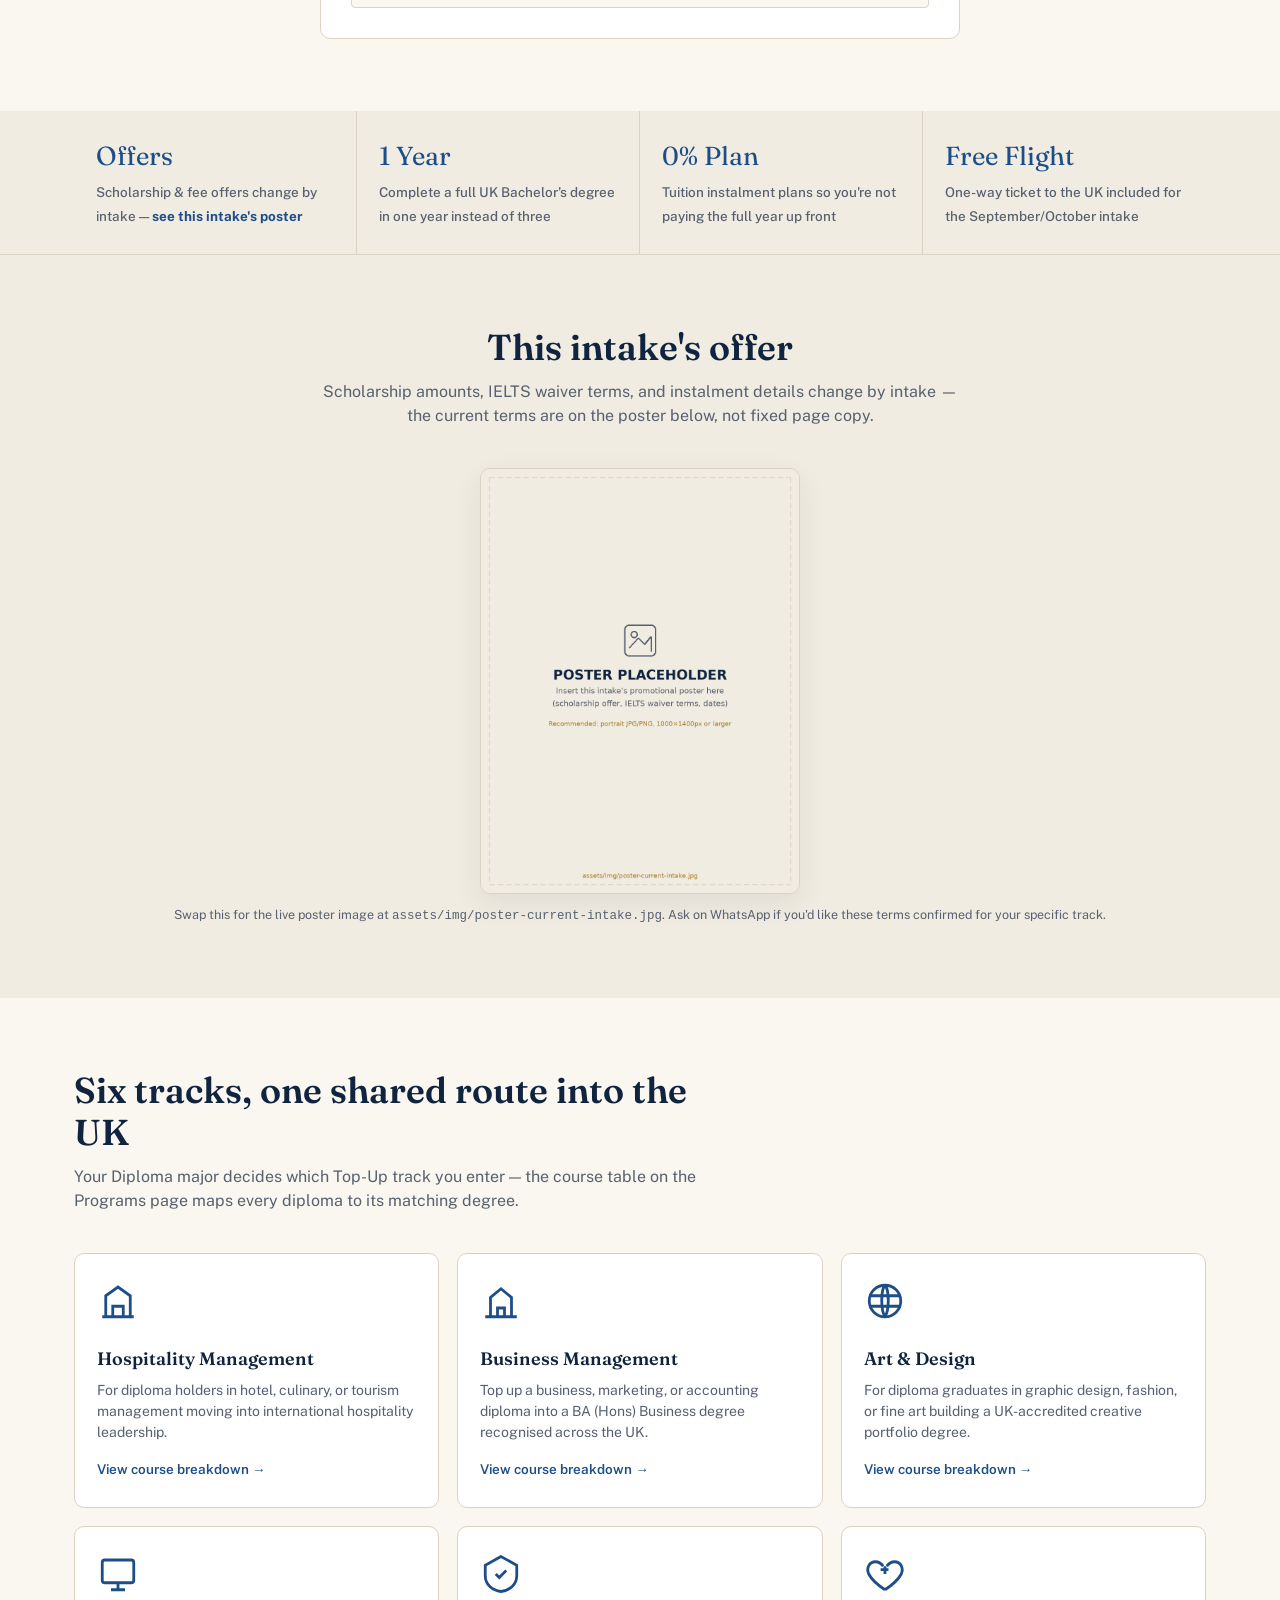
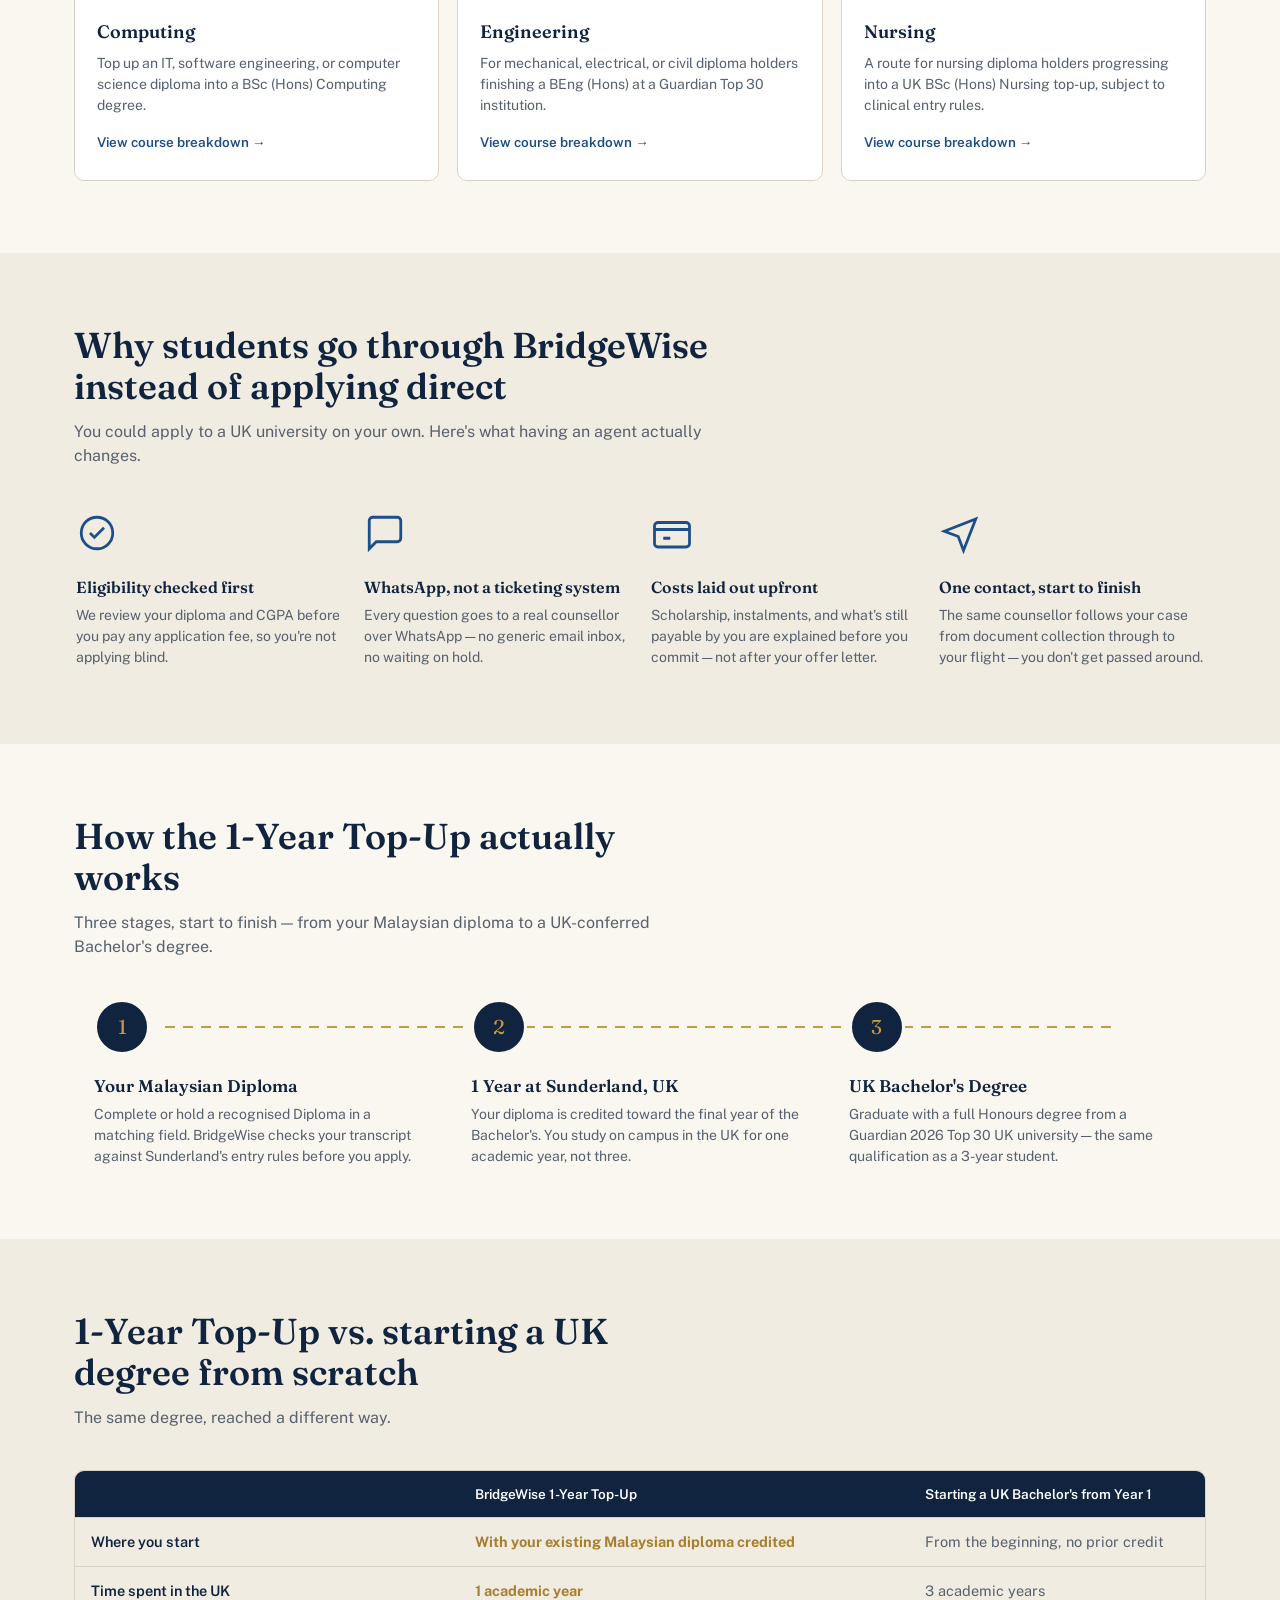
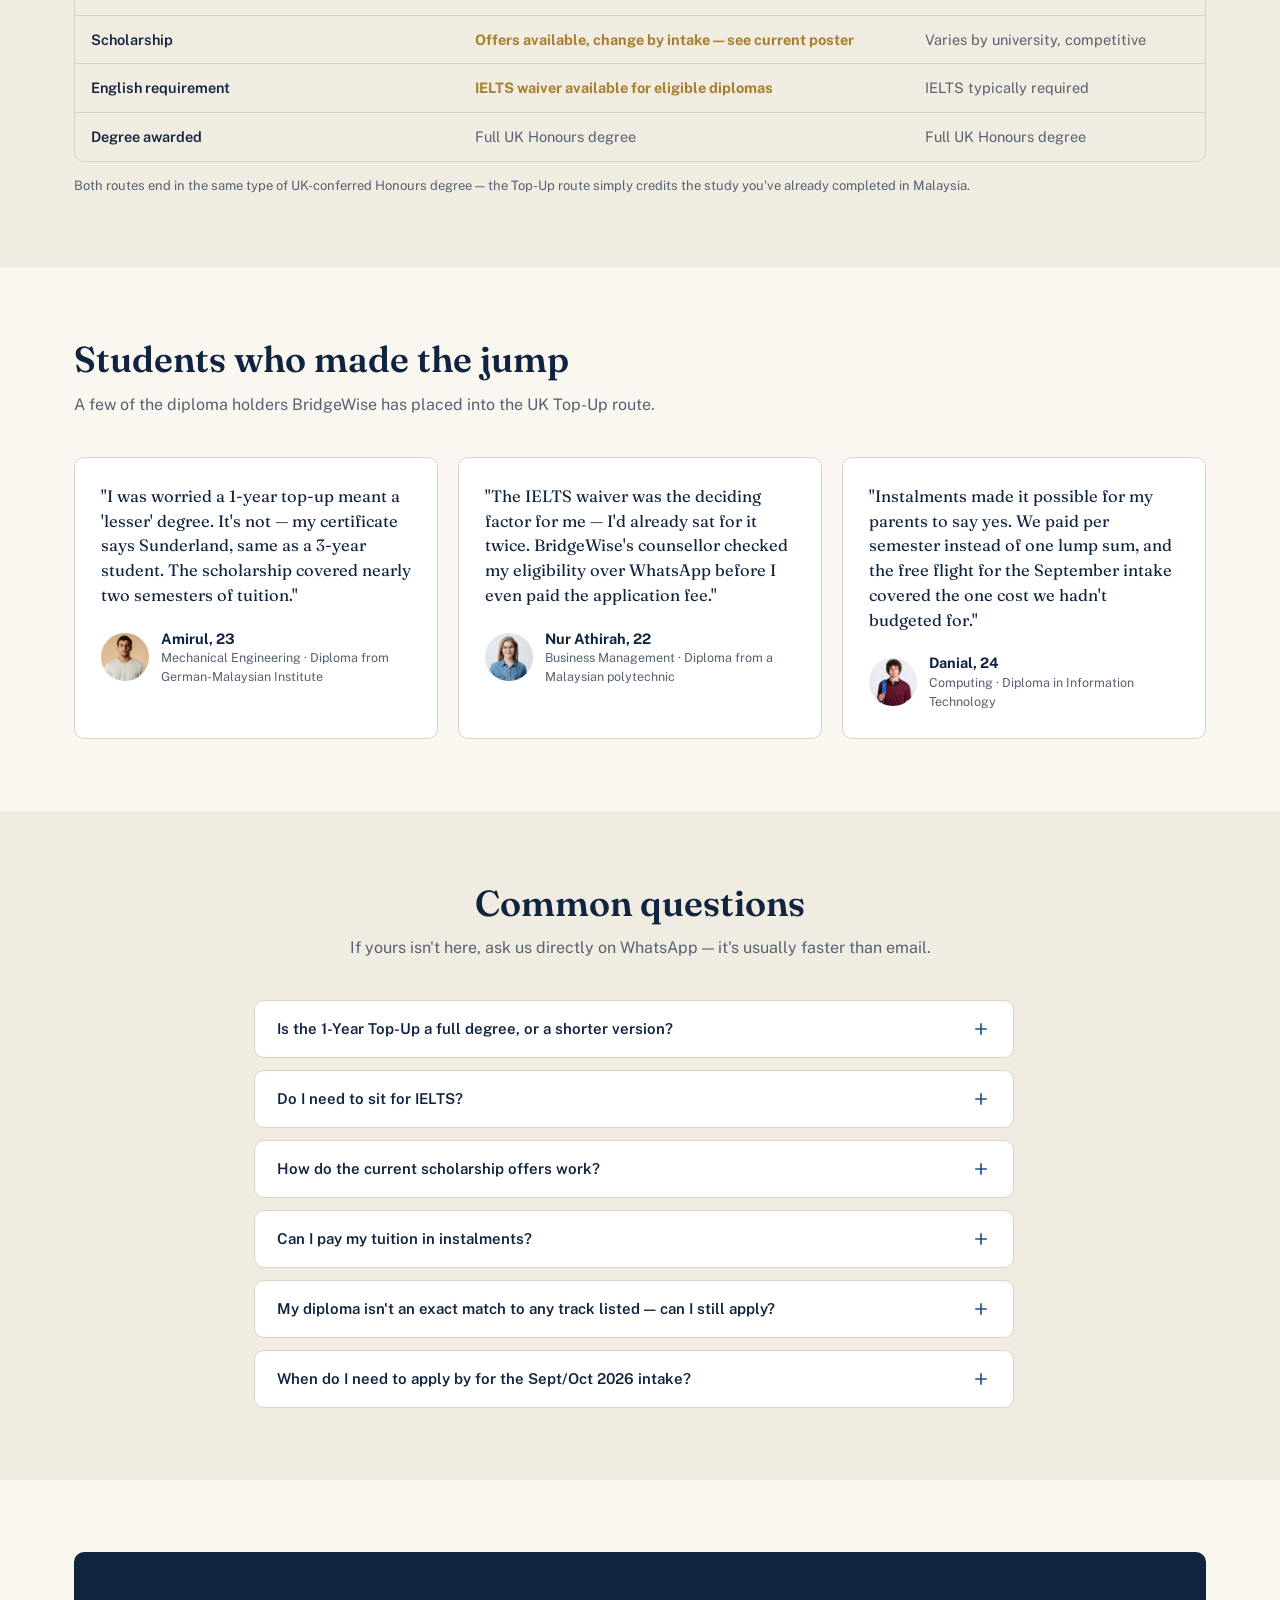
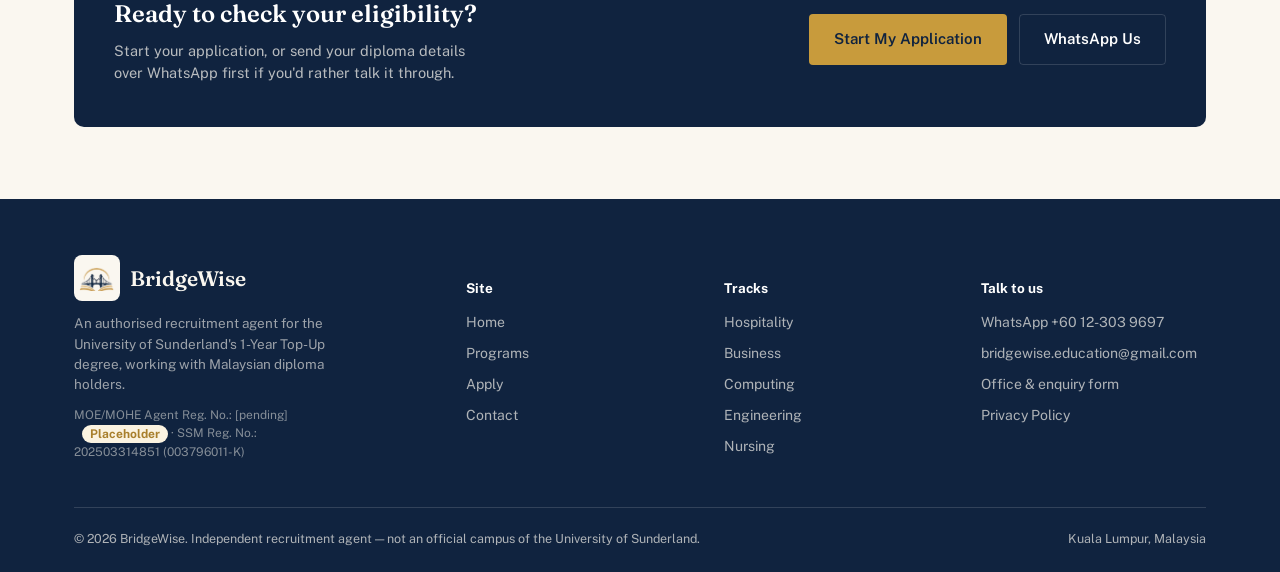
==== commit 3cd5b02b: "update responsive design" ====
--- a/index.html
+++ b/index.html
@@ -18,8 +18,11 @@
 <meta name="twitter:description" content="Turn your Malaysian diploma into a UK Bachelor's degree in 1 year.">
 <meta name="twitter:image" content="https://bridge-wise.vercel.app/assets/img/bridgewise-logo.png">
 
+<link rel="preconnect" href="https://fonts.googleapis.com">
+<link rel="preconnect" href="https://fonts.gstatic.com" crossorigin>
+<link rel="stylesheet" href="https://fonts.googleapis.com/css2?family=Fraunces:ital,opsz,wght@0,9..144,400;0,9..144,500;0,9..144,600;0,9..144,700;1,9..144,500&family=Public+Sans:wght@400;500;600;700;800&display=swap">
 <link rel="stylesheet" href="assets/css/style.css">
-<link rel="icon" type="image/png" href="assets/img/bridgewise-logo.png">
+<link rel="icon" type="image/png" href="assets/img/favicon-32.png">
 <link rel="apple-touch-icon" href="assets/img/apple-touch-icon.png">
 
 <script>
--- a/assets/css/style.css
+++ b/assets/css/style.css
@@ -2,9 +2,10 @@
    Bridge Wise — Design System
    Palette: Ink Navy / Bridge Blue / Signal Gold / Warm Paper
    Type: Fraunces (display, editorial serif) + Public Sans (body/UI)
+   Fonts loaded via <link> tags in <head>, not @import — @import is
+   render-blocking and can cause a flash of oddly-scaled layout on
+   slower mobile connections while it resolves.
    ========================================================= */
-
-@import url('https://fonts.googleapis.com/css2?family=Fraunces:ital,opsz,wght@0,9..144,400;0,9..144,500;0,9..144,600;0,9..144,700;1,9..144,500&family=Public+Sans:wght@400;500;600;700;800&display=swap');
 
 :root{
   /* Color tokens */
@@ -30,32 +31,18 @@
 }
 
 *, *::before, *::after{ box-sizing: border-box; }
-html{ scroll-behavior: smooth; }
+html{ scroll-behavior: smooth; width: 100%; overflow-x: hidden; }
 body{
   margin: 0;
+  width: 100%;
+  overflow-x: hidden;
   font-family: var(--font-body);
   color: var(--ink);
   background: var(--paper);
   line-height: 1.5;
   -webkit-font-smoothing: antialiased;
-  animation: page-fade-in 0.45s ease both;
-}
-
-/* Native cross-document view transitions (Chrome/Edge 126+; graceful no-op elsewhere) */
-@view-transition{
-  navigation: auto;
-}
-::view-transition-old(root){ animation: page-fade-out 0.18s ease both; }
-::view-transition-new(root){ animation: page-fade-in 0.32s ease both; }
-
-@keyframes page-fade-in{
-  from{ opacity: 0; transform: translateY(8px); }
-  to{ opacity: 1; transform: translateY(0); }
-}
-@keyframes page-fade-out{
-  from{ opacity: 1; }
-  to{ opacity: 0; }
-}
+}
+
 img{ max-width: 100%; display: block; }
 a{ color: inherit; text-decoration: none; }
 ul{ margin: 0; padding: 0; list-style: none; }
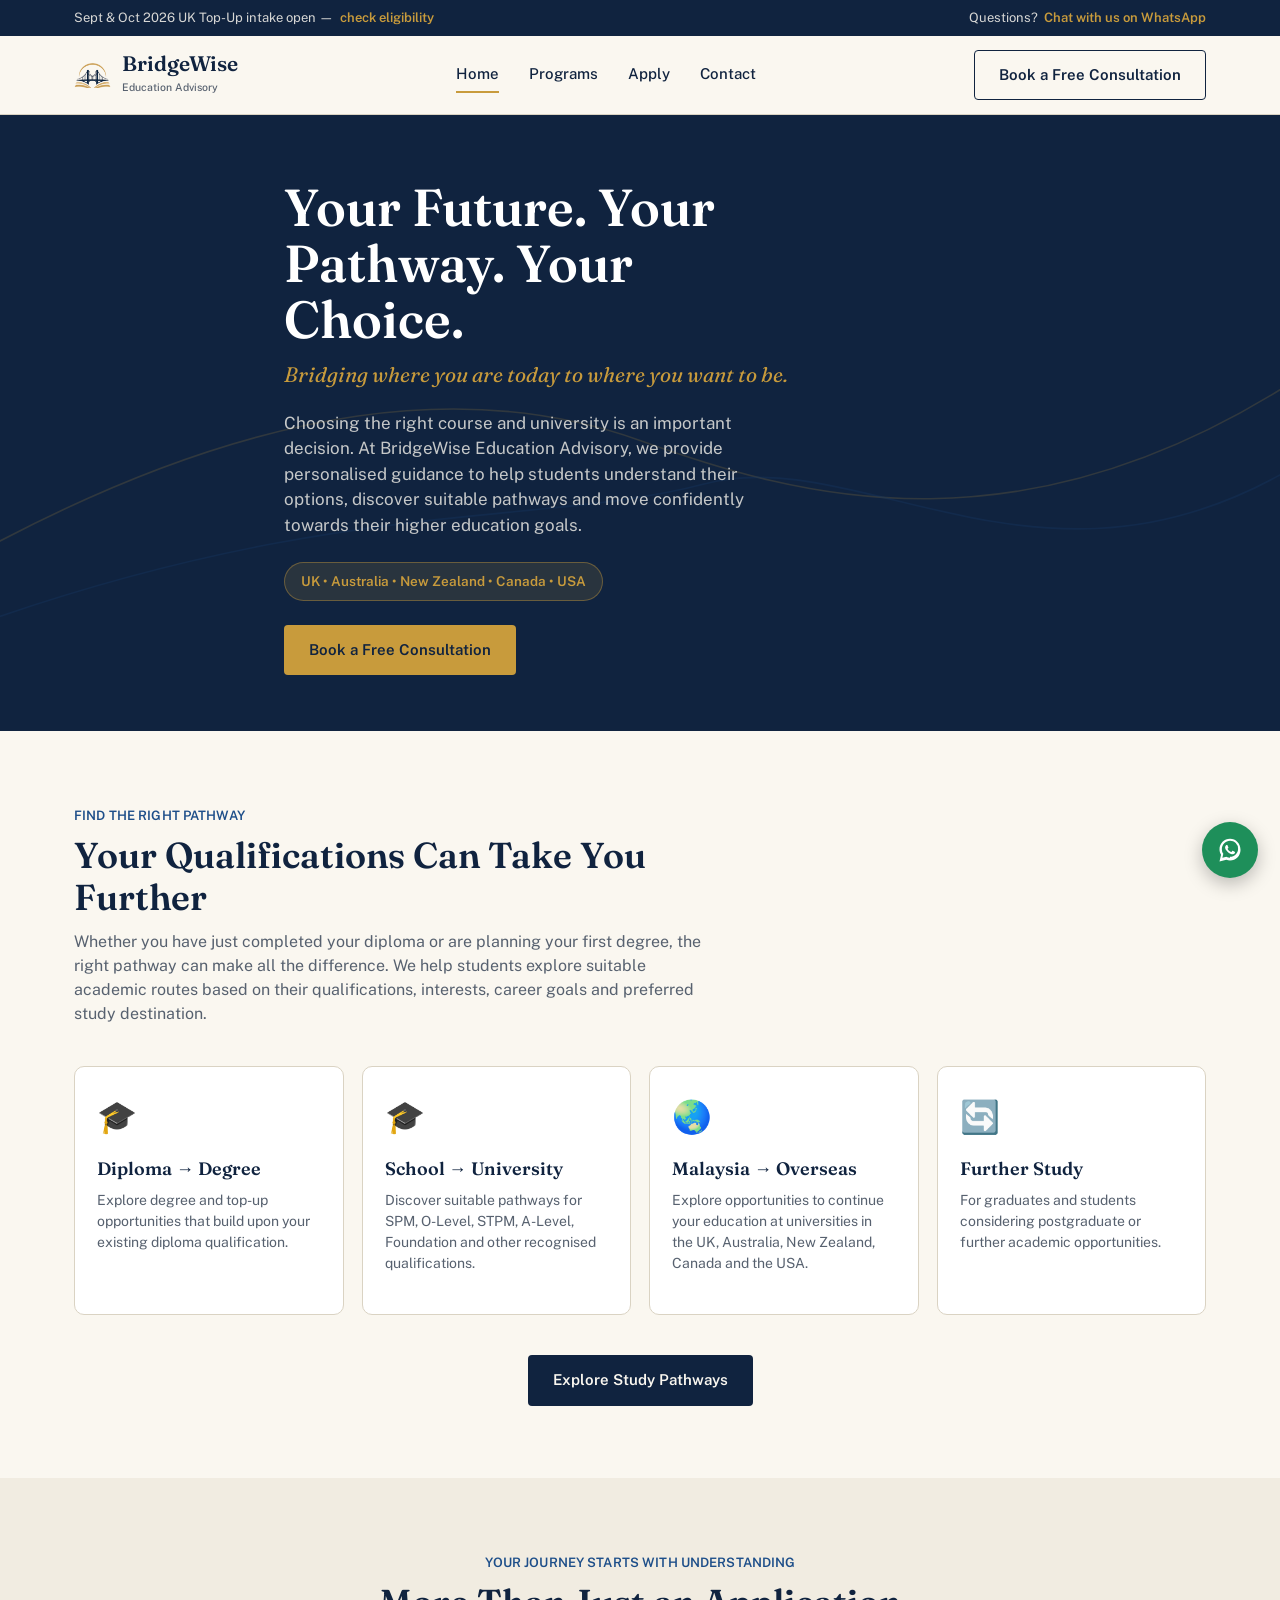
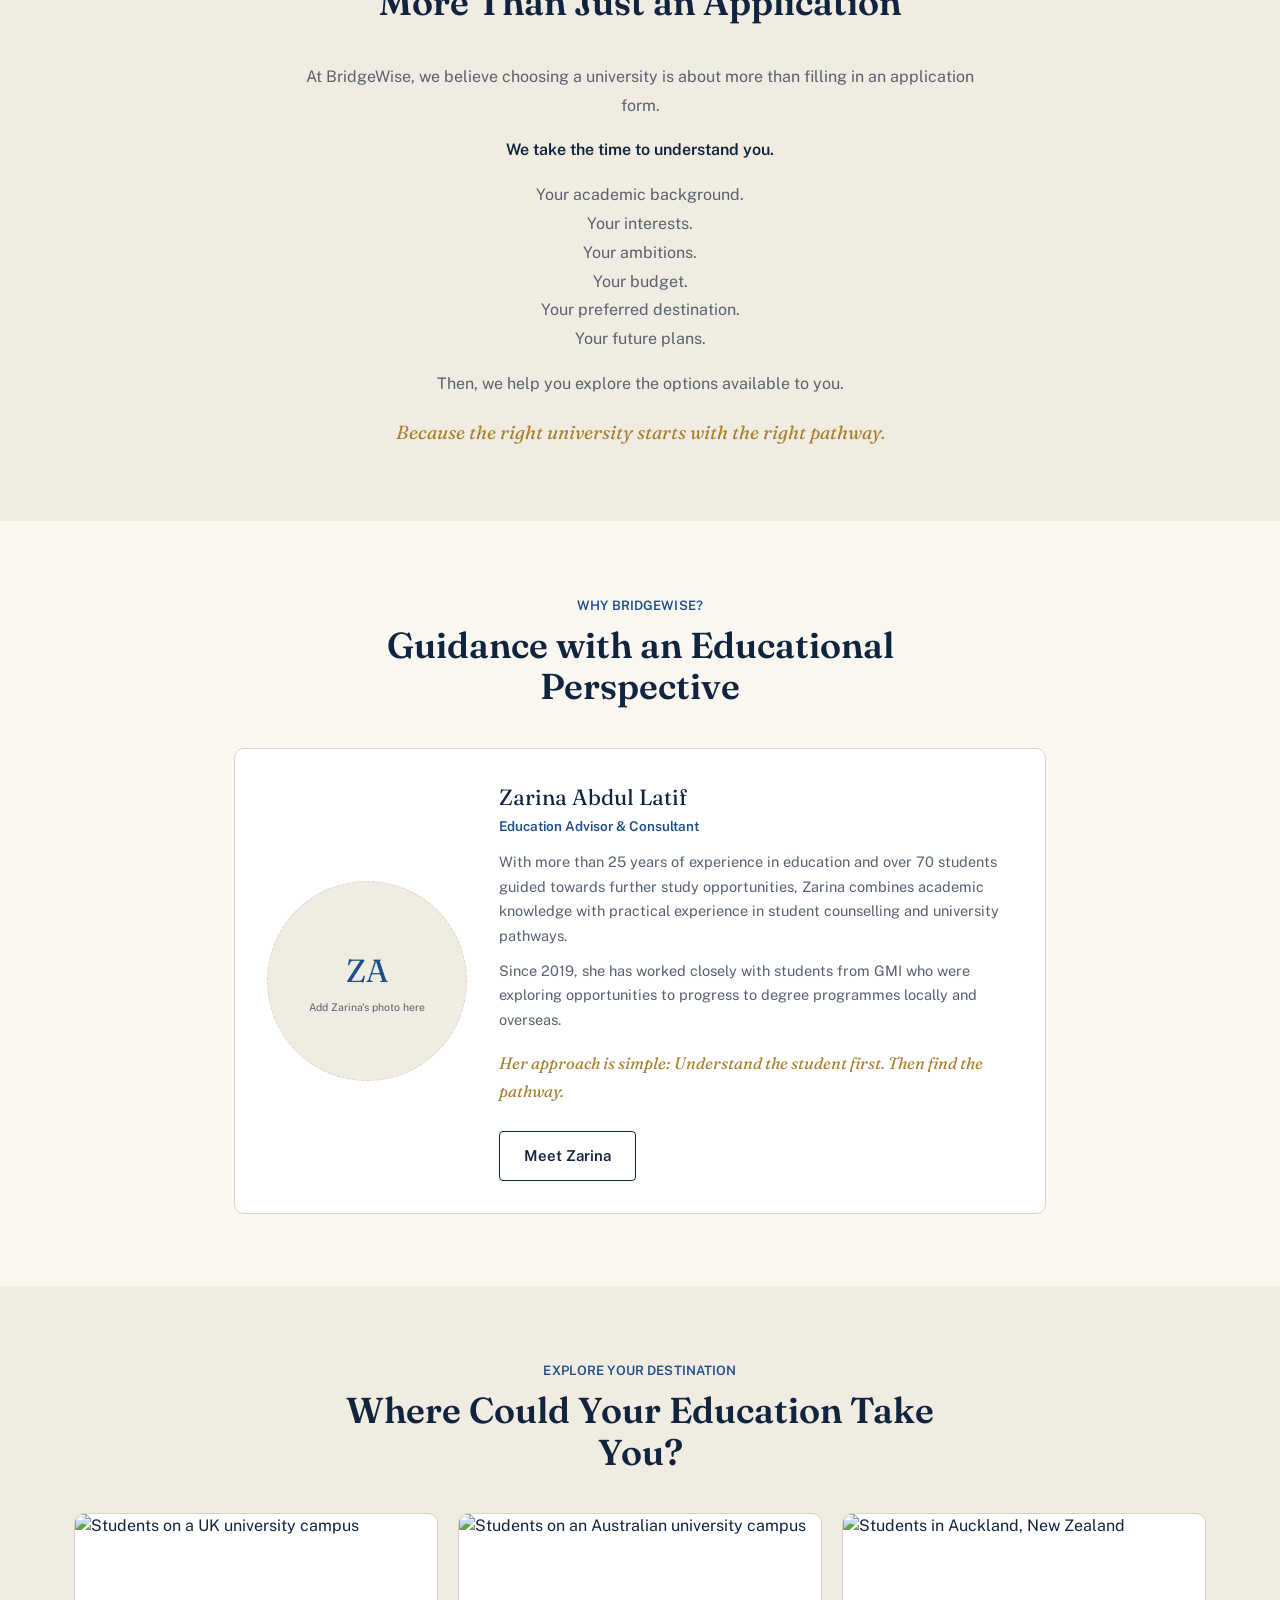
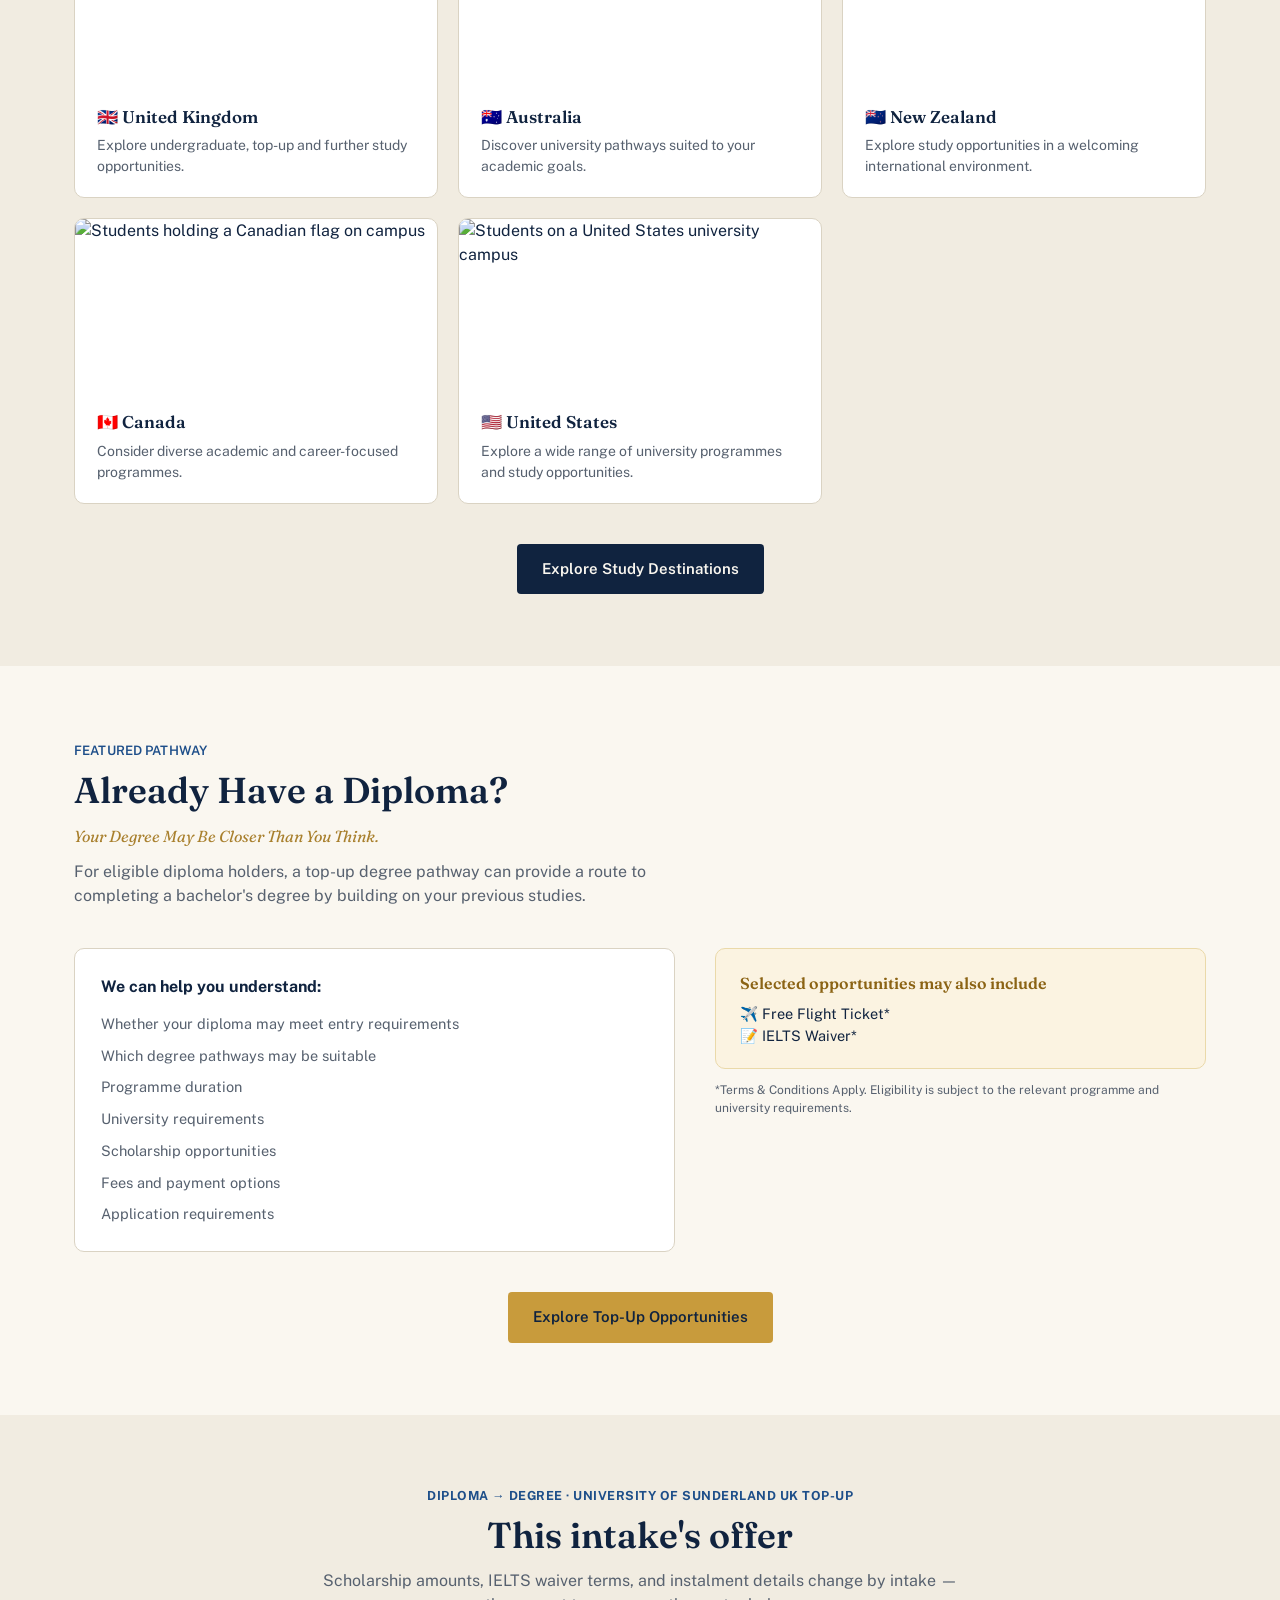
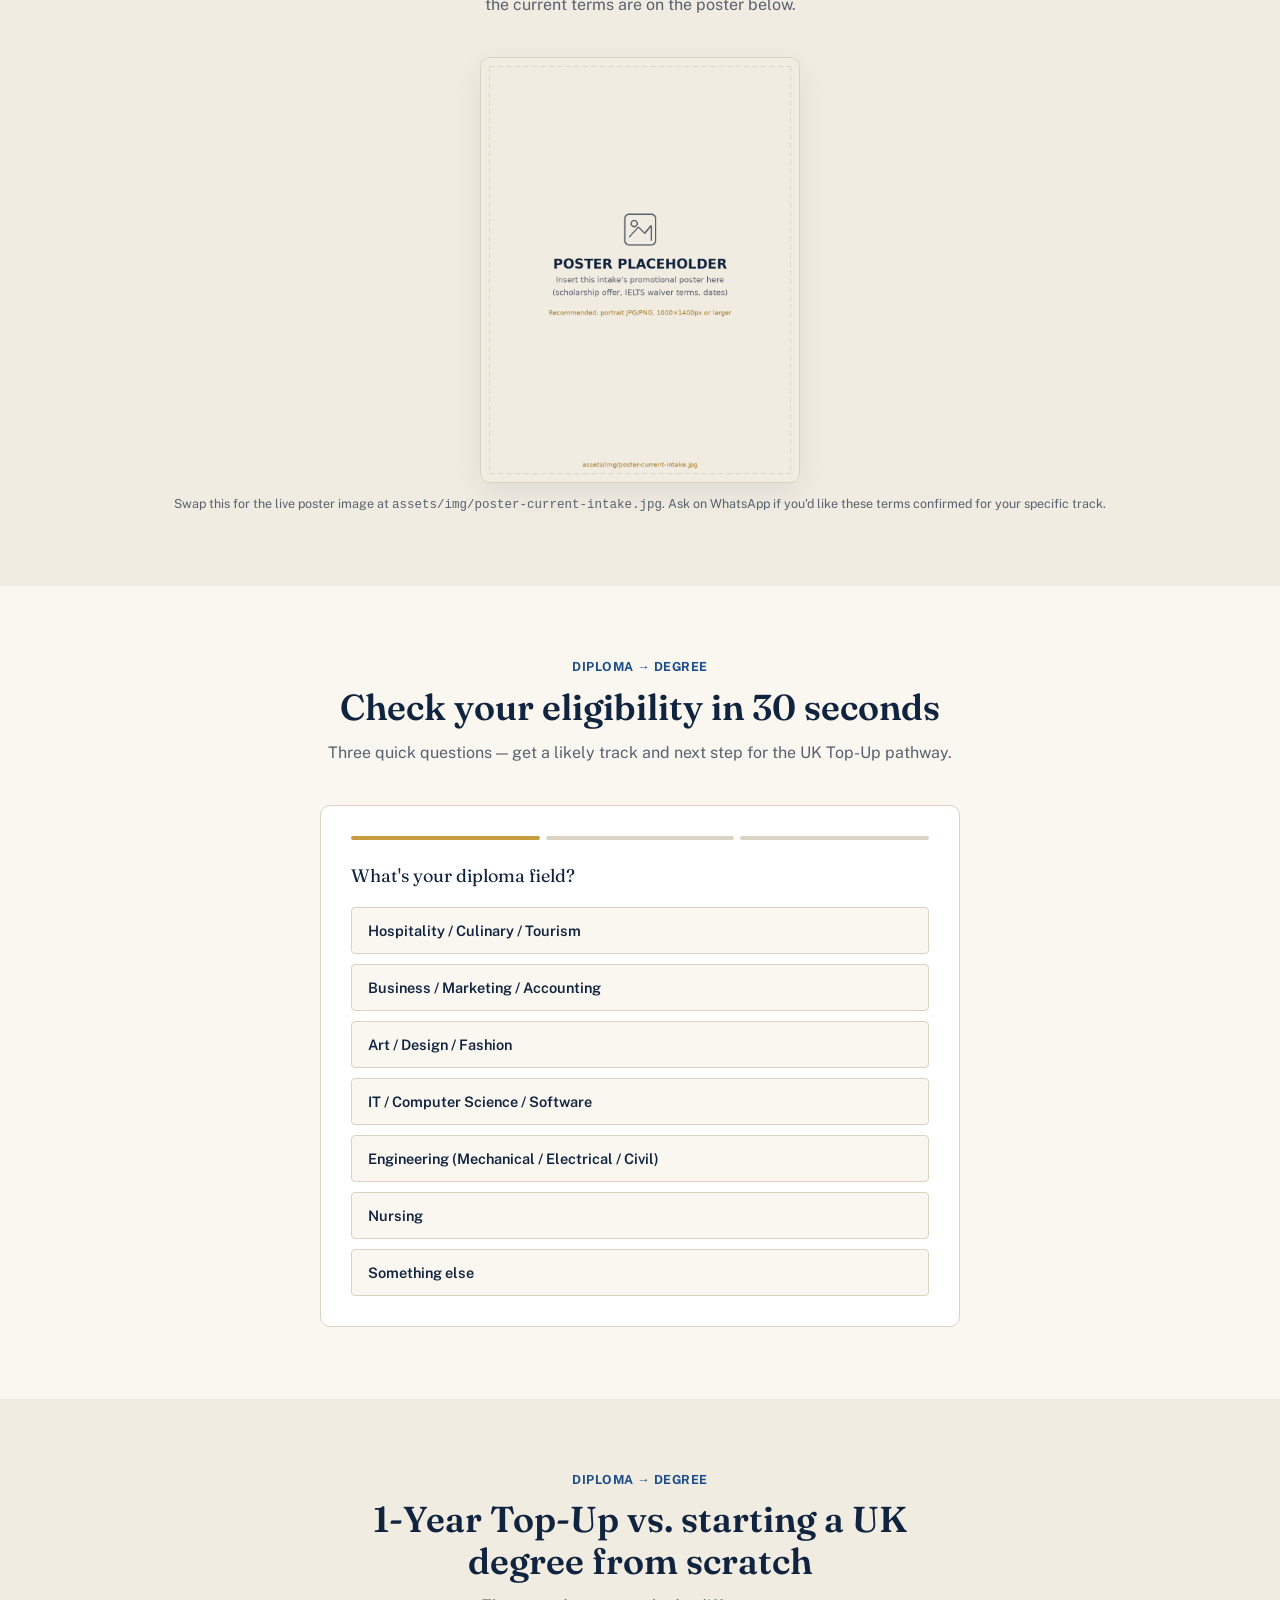
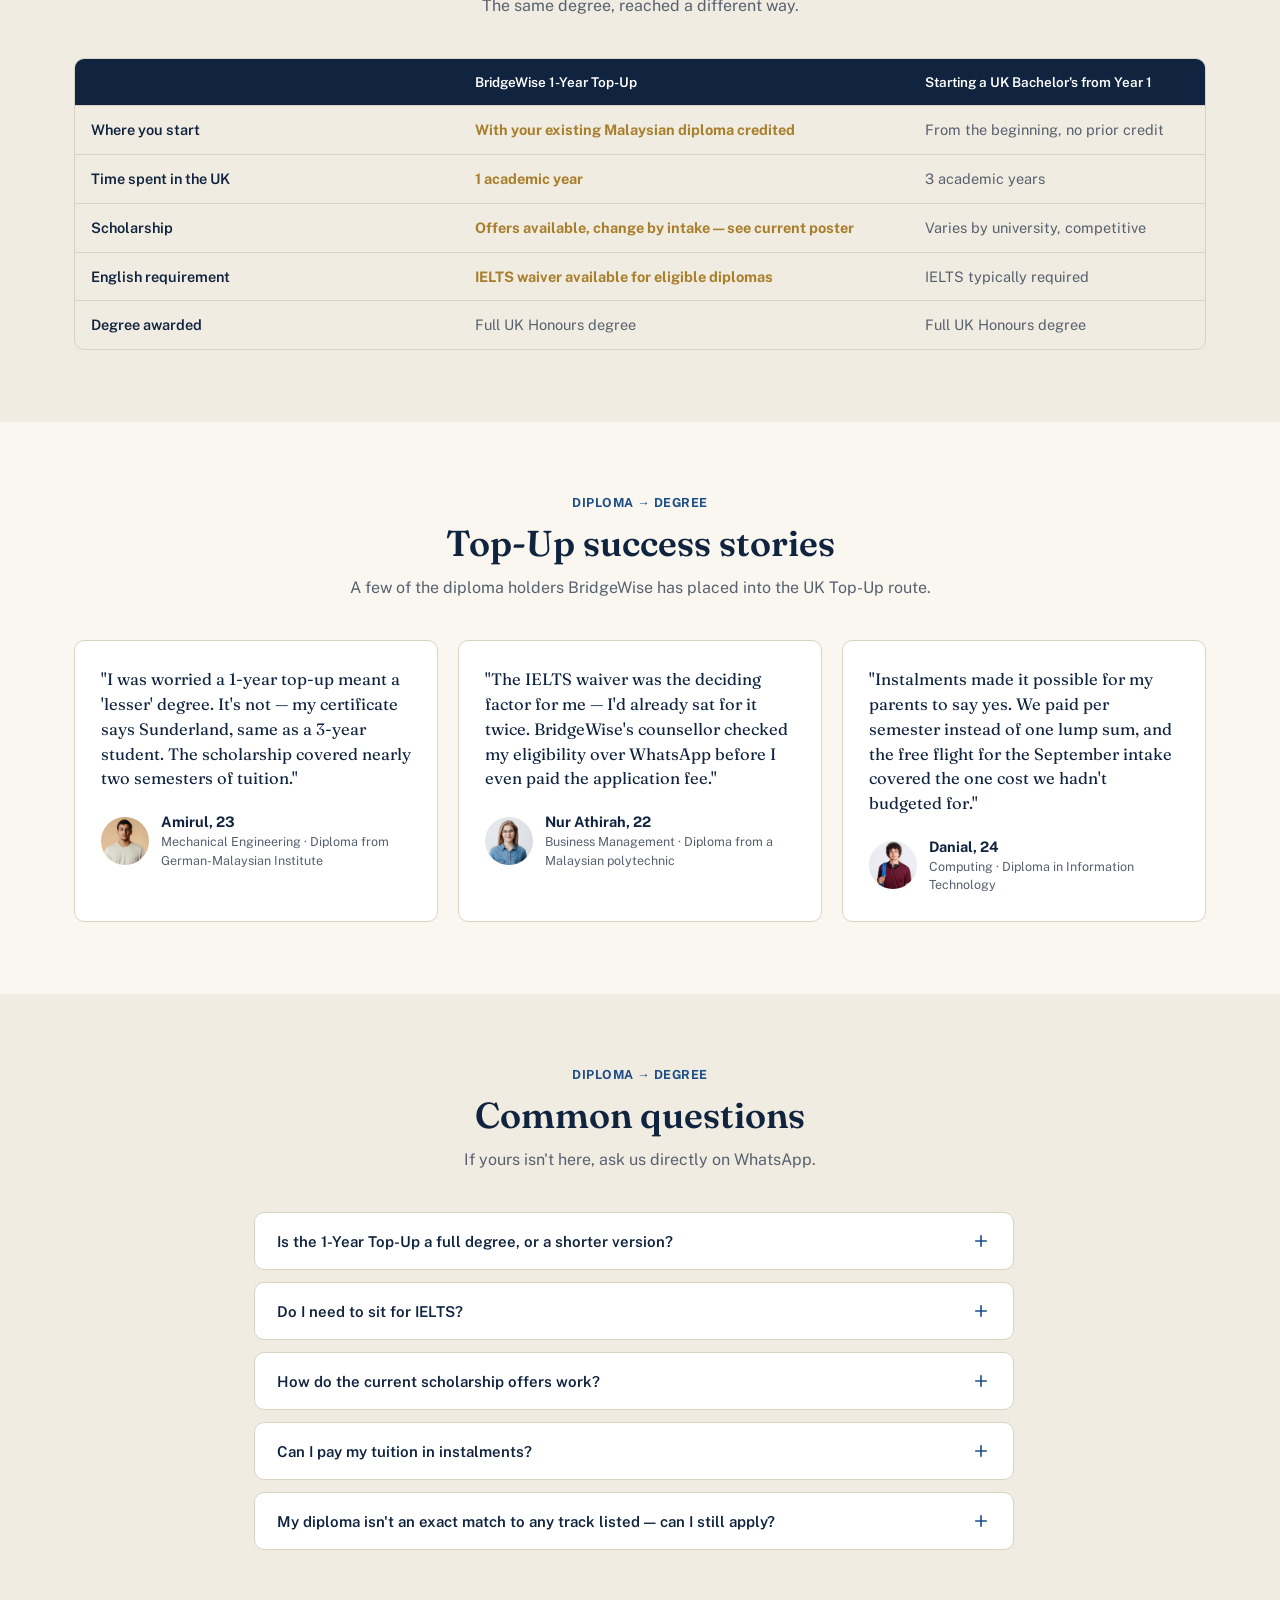
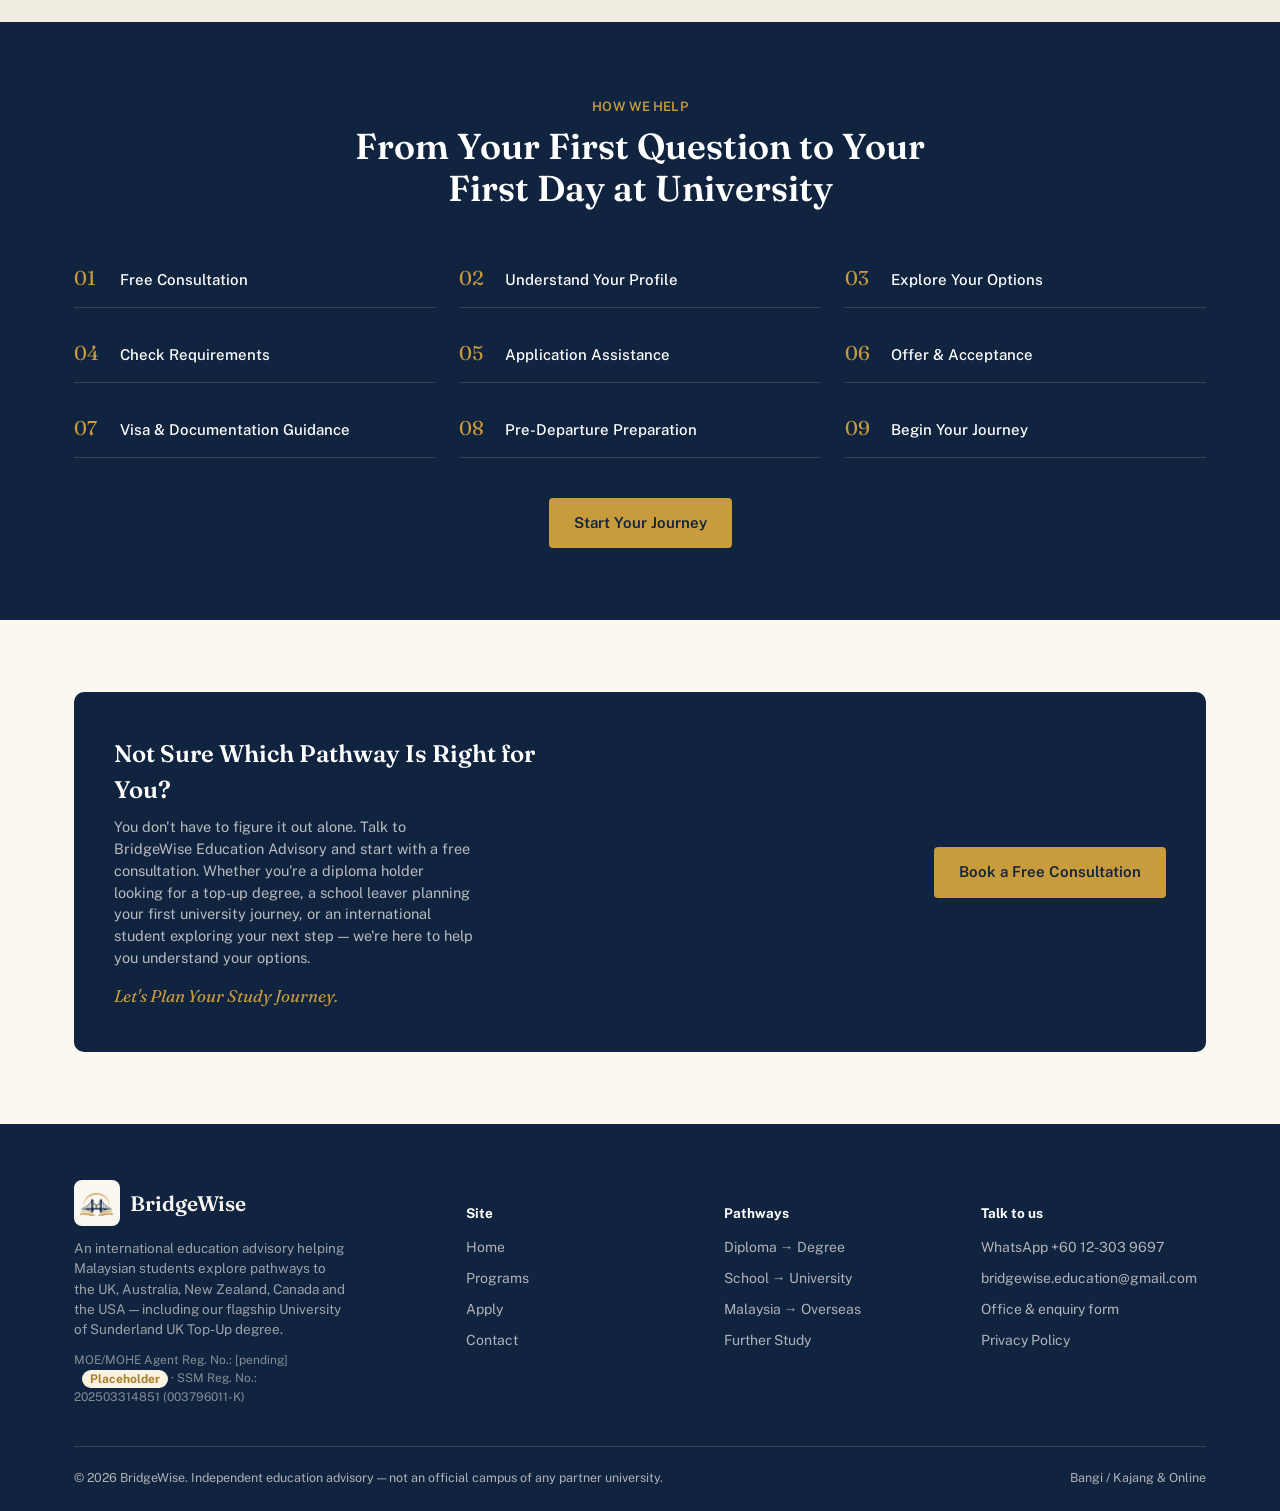
==== commit 025f47ea: "update information" ====
--- a/index.html
+++ b/index.html
@@ -3,19 +3,19 @@
 <head>
 <meta charset="UTF-8">
 <meta name="viewport" content="width=device-width, initial-scale=1.0">
-<title>BridgeWise | 1-Year UK Top-Up Degree for Malaysian Diploma Holders</title>
-<meta name="description" content="Turn your Malaysian diploma into a UK Bachelor's degree in 1 year with BridgeWise, an authorised recruitment agent for the University of Sunderland's Top-Up programme.">
+<title>BridgeWise Education Advisory | Your Future. Your Pathway. Your Choice.</title>
+<meta name="description" content="Personalised guidance for Malaysian students exploring pathways to study in the UK, Australia, New Zealand, Canada and the USA — including our flagship University of Sunderland UK Top-Up degree.">
 <link rel="canonical" href="https://bridge-wise.vercel.app/index.html">
 
 <meta property="og:type" content="website">
 <meta property="og:site_name" content="BridgeWise Education Advisory">
 <meta property="og:url" content="https://bridge-wise.vercel.app/index.html">
-<meta property="og:title" content="BridgeWise | 1-Year UK Top-Up Degree for Malaysian Diploma Holders">
-<meta property="og:description" content="Turn your Malaysian diploma into a UK Bachelor's degree in 1 year with BridgeWise, an authorised recruitment agent for the University of Sunderland's Top-Up programme.">
+<meta property="og:title" content="BridgeWise Education Advisory | Your Future. Your Pathway. Your Choice.">
+<meta property="og:description" content="Personalised guidance for Malaysian students exploring pathways to study in the UK, Australia, New Zealand, Canada and the USA.">
 <meta property="og:image" content="https://bridge-wise.vercel.app/assets/img/bridgewise-logo.png">
 <meta name="twitter:card" content="summary">
-<meta name="twitter:title" content="BridgeWise | 1-Year UK Top-Up Degree">
-<meta name="twitter:description" content="Turn your Malaysian diploma into a UK Bachelor's degree in 1 year.">
+<meta name="twitter:title" content="BridgeWise Education Advisory">
+<meta name="twitter:description" content="Your Future. Your Pathway. Your Choice.">
 <meta name="twitter:image" content="https://bridge-wise.vercel.app/assets/img/bridgewise-logo.png">
 
 <link rel="preconnect" href="https://fonts.googleapis.com">
@@ -27,15 +27,12 @@
 
 <script>
   document.documentElement.classList.add('js');
-  // Safety net: if main.js fails to load for any reason, force-reveal
-  // sections after 2.5s instead of leaving them permanently invisible.
   setTimeout(function(){
     var els = document.querySelectorAll('.reveal');
     for (var i = 0; i < els.length; i++){ els[i].classList.add('in'); }
   }, 2500);
 </script>
 
-<!-- Analytics placeholders — replace IDs below with real ones when ready -->
 <script async src="https://www.googletagmanager.com/gtag/js?id=G-XXXXXXXXXX"></script>
 <script>
   window.dataLayer = window.dataLayer || [];
@@ -61,11 +58,11 @@
   "alternateName": "BridgeWise",
   "url": "https://bridge-wise.vercel.app/",
   "logo": "https://bridge-wise.vercel.app/assets/img/bridgewise-logo.png",
-  "description": "Authorised recruitment agent for the University of Sunderland's 1-Year Top-Up degree, helping Malaysian diploma holders complete a UK Bachelor's degree in one year.",
+  "description": "International education advisory helping Malaysian students explore pathways to study in the UK, Australia, New Zealand, Canada and the USA.",
   "email": "bridgewise.education@gmail.com",
   "telephone": "+60123039697",
   "founder": { "@type": "Person", "name": "Zarina Abdul Latif" },
-  "address": { "@type": "PostalAddress", "addressLocality": "Kuala Lumpur", "addressCountry": "MY" },
+  "address": { "@type": "PostalAddress", "addressLocality": "Bangi / Kajang", "addressCountry": "MY" },
   "areaServed": "Malaysia",
   "identifier": { "@type": "PropertyValue", "name": "SSM Registration No.", "value": "202503314851 (003796011-K)" }
 }
@@ -75,7 +72,7 @@
 
 <div class="topbar">
   <div class="wrap">
-    <span class="topbar-item">Sept &amp; Oct 2026 intake now open &mdash; <a href="apply.html">check eligibility</a></span>
+    <span class="topbar-item">Sept &amp; Oct 2026 UK Top-Up intake open &mdash; <a href="apply.html">check eligibility</a></span>
     <span class="topbar-item">Questions? <a href="#" data-wa data-wa-msg="Hi BridgeWise, I'd like to find out more.">Chat with us on WhatsApp</a></span>
   </div>
 </div>
@@ -96,7 +93,7 @@
       <a href="contact.html">Contact</a>
     </nav>
     <div class="nav-cta">
-      <a href="apply.html" class="btn btn-outline">Check Eligibility</a>
+      <a href="contact.html" class="btn btn-outline">Book a Free Consultation</a>
       <button class="nav-toggle" aria-label="Toggle menu" aria-expanded="false">
         <svg viewBox="0 0 24 24" fill="none" stroke="currentColor" stroke-width="2"><path d="M3 6h18M3 12h18M3 18h18"/></svg>
       </button>
@@ -111,41 +108,210 @@
     <path d="M-50 480 C 300 350, 500 380, 650 340 S 980 480, 1230 300" stroke="#1D4E89" stroke-width="1.5" fill="none" opacity="0.35"/>
   </svg>
 
-  <div class="hero-top">
+  <div class="hero-top" style="padding-bottom:56px;">
     <div class="wrap">
-      <span class="hero-kicker">Guardian 2026 Top 30 UK University</span>
-      <h1>One Malaysian diploma. <em>One year.</em> One UK Bachelor's degree.</h1>
-      <p class="hero-sub">BridgeWise is an authorised recruitment agent placing Malaysian diploma holders into the University of Sunderland's 1-Year Top-Up degree &mdash; with instalment plans built for local budgets and scholarship offers that change by intake. <a href="#offers" style="color:var(--gold); font-weight:600;">See this intake's offer &darr;</a></p>
-      <div style="display:flex; align-items:center; gap:12px; margin-top:26px;">
-        <span style="font-size:12px; color:rgba(250,247,240,0.55); font-weight:600;">Authorised recruitment agent for</span>
-        <img src="assets/img/sunderland-logo-placeholder.svg" alt="University of Sunderland" style="filter:invert(1) brightness(1.6); height:34px; width:auto;">
-      </div>
-    </div>
-  </div>
-
-  <div class="hero-split">
-    <div class="wrap" style="grid-template-columns: 1fr; display:block; padding: 30px;">
-      <div style="display:flex; align-items:center; justify-content:space-between; gap:24px; flex-wrap:wrap;">
-        <div>
-          <span class="hero-panel-label">START HERE</span>
-          <h3 style="margin-top:6px;">Check your eligibility in minutes</h3>
-          <p style="color:rgba(250,247,240,0.72); font-size:14.5px; margin-top:8px; max-width:48ch;">Tell us your diploma and current CGPA &mdash; we'll match you to a track and walk you through current offers before you commit to anything.</p>
-        </div>
-        <div style="display:flex; gap:12px; flex-wrap:wrap;">
-          <a href="apply.html" class="btn btn-gold">Start My Application</a>
-          <a href="#" class="btn btn-outline-light" data-wa data-wa-msg="Hi BridgeWise, I'd like to check my eligibility for the 1-Year Top-Up.">Ask on WhatsApp</a>
-        </div>
-      </div>
-    </div>
-  </div>
-</section>
-
-<!-- ============ ELIGIBILITY QUIZ ============ -->
+      <h1>Your Future. Your Pathway. Your Choice.</h1>
+      <p class="hero-tagline">Bridging where you are today to where you want to be.</p>
+      <p class="hero-sub">Choosing the right course and university is an important decision. At BridgeWise Education Advisory, we provide personalised guidance to help students understand their options, discover suitable pathways and move confidently towards their higher education goals.</p>
+      <span class="hero-countries">UK &bull; Australia &bull; New Zealand &bull; Canada &bull; USA</span>
+      <div class="mt-24">
+        <a href="contact.html" class="btn btn-gold">Book a Free Consultation</a>
+      </div>
+    </div>
+  </div>
+</section>
+
+<!-- ============ FIND THE RIGHT PATHWAY ============ -->
 <section>
   <div class="wrap">
+    <div class="section-head reveal">
+      <span class="eyebrow">FIND THE RIGHT PATHWAY</span>
+      <h2 class="mt-8">Your Qualifications Can Take You Further</h2>
+      <p>Whether you have just completed your diploma or are planning your first degree, the right pathway can make all the difference. We help students explore suitable academic routes based on their qualifications, interests, career goals and preferred study destination.</p>
+    </div>
+
+    <div class="pathway-grid">
+      <div class="track-card">
+        <div style="font-size:32px; margin-bottom:14px;">🎓</div>
+        <h3>Diploma &rarr; Degree</h3>
+        <p>Explore degree and top-up opportunities that build upon your existing diploma qualification.</p>
+      </div>
+      <div class="track-card">
+        <div style="font-size:32px; margin-bottom:14px;">🎓</div>
+        <h3>School &rarr; University</h3>
+        <p>Discover suitable pathways for SPM, O-Level, STPM, A-Level, Foundation and other recognised qualifications.</p>
+      </div>
+      <div class="track-card">
+        <div style="font-size:32px; margin-bottom:14px;">🌏</div>
+        <h3>Malaysia &rarr; Overseas</h3>
+        <p>Explore opportunities to continue your education at universities in the UK, Australia, New Zealand, Canada and the USA.</p>
+      </div>
+      <div class="track-card">
+        <div style="font-size:32px; margin-bottom:14px;">🔄</div>
+        <h3>Further Study</h3>
+        <p>For graduates and students considering postgraduate or further academic opportunities.</p>
+      </div>
+    </div>
+
+    <div class="text-center mt-40">
+      <a href="programs.html" class="btn btn-navy">Explore Study Pathways</a>
+    </div>
+  </div>
+</section>
+
+<!-- ============ YOUR JOURNEY STARTS WITH UNDERSTANDING ============ -->
+<section class="section-alt">
+  <div class="wrap" style="max-width: 720px;">
+    <div class="section-head center-head reveal">
+      <span class="eyebrow">YOUR JOURNEY STARTS WITH UNDERSTANDING</span>
+      <h2 class="mt-8">More Than Just an Application</h2>
+    </div>
+    <div class="text-center" style="font-size:16px; color:var(--slate); line-height:1.8;">
+      <p>At BridgeWise, we believe choosing a university is about more than filling in an application form.</p>
+      <p class="mt-16" style="color:var(--ink); font-weight:600;">We take the time to understand you.</p>
+      <p class="mt-16">Your academic background.<br>Your interests.<br>Your ambitions.<br>Your budget.<br>Your preferred destination.<br>Your future plans.</p>
+      <p class="mt-16">Then, we help you explore the options available to you.</p>
+      <p class="mt-16" style="font-family:var(--font-display); font-style:italic; font-size:19px; color:var(--gold-deep);">Because the right university starts with the right pathway.</p>
+    </div>
+  </div>
+</section>
+
+<!-- ============ WHY BRIDGEWISE ============ -->
+<section>
+  <div class="wrap" style="max-width: 860px;">
+    <div class="section-head center-head reveal">
+      <span class="eyebrow">WHY BRIDGEWISE?</span>
+      <h2 class="mt-8">Guidance with an Educational Perspective</h2>
+    </div>
+    <div class="advisor-card">
+      <div class="advisor-photo-placeholder">
+        <span class="initials">ZA</span>
+        <span class="note">Add Zarina's photo here</span>
+      </div>
+      <div>
+        <div class="advisor-name">Zarina Abdul Latif</div>
+        <div class="advisor-role">Education Advisor &amp; Consultant</div>
+        <div class="advisor-bio">
+          <p>With more than 25 years of experience in education and over 70 students guided towards further study opportunities, Zarina combines academic knowledge with practical experience in student counselling and university pathways.</p>
+          <p>Since 2019, she has worked closely with students from GMI who were exploring opportunities to progress to degree programmes locally and overseas.</p>
+          <p style="font-family:var(--font-display); font-style:italic; color:var(--gold-deep); font-size:16.5px; margin-top:16px;">Her approach is simple: Understand the student first. Then find the pathway.</p>
+        </div>
+        <a href="contact.html" class="btn btn-outline mt-16">Meet Zarina</a>
+      </div>
+    </div>
+  </div>
+</section>
+
+<!-- ============ EXPLORE YOUR DESTINATION ============ -->
+<section class="section-alt">
+  <div class="wrap">
+    <div class="section-head center-head reveal">
+      <span class="eyebrow">EXPLORE YOUR DESTINATION</span>
+      <h2 class="mt-8">Where Could Your Education Take You?</h2>
+    </div>
+    <div class="destination-grid">
+      <div class="destination-card">
+        <img src="assets/img/dest-uk.jpg" alt="Students on a UK university campus" loading="lazy">
+        <div class="destination-card-body">
+          <h3>🇬🇧 United Kingdom</h3>
+          <p>Explore undergraduate, top-up and further study opportunities.</p>
+        </div>
+      </div>
+      <div class="destination-card">
+        <img src="assets/img/dest-australia.jpg" alt="Students on an Australian university campus" loading="lazy">
+        <div class="destination-card-body">
+          <h3>🇦🇺 Australia</h3>
+          <p>Discover university pathways suited to your academic goals.</p>
+        </div>
+      </div>
+      <div class="destination-card">
+        <img src="assets/img/dest-nz.jpg" alt="Students in Auckland, New Zealand" loading="lazy">
+        <div class="destination-card-body">
+          <h3>🇳🇿 New Zealand</h3>
+          <p>Explore study opportunities in a welcoming international environment.</p>
+        </div>
+      </div>
+      <div class="destination-card">
+        <img src="assets/img/dest-canada.jpg" alt="Students holding a Canadian flag on campus" loading="lazy">
+        <div class="destination-card-body">
+          <h3>🇨🇦 Canada</h3>
+          <p>Consider diverse academic and career-focused programmes.</p>
+        </div>
+      </div>
+      <div class="destination-card">
+        <img src="assets/img/dest-usa.jpg" alt="Students on a United States university campus" loading="lazy">
+        <div class="destination-card-body">
+          <h3>🇺🇸 United States</h3>
+          <p>Explore a wide range of university programmes and study opportunities.</p>
+        </div>
+      </div>
+    </div>
+    <div class="text-center mt-40">
+      <a href="programs.html" class="btn btn-navy">Explore Study Destinations</a>
+    </div>
+  </div>
+</section>
+
+<!-- ============ FEATURED PATHWAY ============ -->
+<section id="featured-pathway">
+  <div class="wrap">
+    <div class="section-head reveal">
+      <span class="eyebrow">FEATURED PATHWAY</span>
+      <h2 class="mt-8">Already Have a Diploma?</h2>
+      <p class="hero-tagline" style="color:var(--gold-deep);">Your Degree May Be Closer Than You Think.</p>
+      <p class="mt-16">For eligible diploma holders, a top-up degree pathway can provide a route to completing a bachelor's degree by building on your previous studies.</p>
+    </div>
+
+    <div class="split-2">
+      <div class="card">
+        <strong>We can help you understand:</strong>
+        <ul style="margin-top:14px; display:flex; flex-direction:column; gap:10px; font-size:14.5px; color:var(--slate);">
+          <li>Whether your diploma may meet entry requirements</li>
+          <li>Which degree pathways may be suitable</li>
+          <li>Programme duration</li>
+          <li>University requirements</li>
+          <li>Scholarship opportunities</li>
+          <li>Fees and payment options</li>
+          <li>Application requirements</li>
+        </ul>
+      </div>
+      <div>
+        <div class="callout">
+          <h4>Selected opportunities may also include</h4>
+          <p class="mt-8">&#9992;&#65039; Free Flight Ticket*<br>&#128221; IELTS Waiver*</p>
+        </div>
+        <p style="font-size:12px; color:var(--slate); margin-top:12px;">*Terms &amp; Conditions Apply. Eligibility is subject to the relevant programme and university requirements.</p>
+      </div>
+    </div>
+
+    <div class="text-center mt-40">
+      <a href="programs.html" class="btn btn-gold">Explore Top-Up Opportunities</a>
+    </div>
+  </div>
+</section>
+
+<!-- ============ FEATURED PATHWAY: current offer poster ============ -->
+<section class="section-alt">
+  <div class="wrap">
+    <div class="subsection-label text-center">Diploma &rarr; Degree &middot; University of Sunderland UK Top-Up</div>
+    <div class="section-head center-head reveal">
+      <h2>This intake's offer</h2>
+      <p>Scholarship amounts, IELTS waiver terms, and instalment details change by intake &mdash; the current terms are on the poster below.</p>
+    </div>
+    <div class="poster-frame">
+      <img src="assets/img/poster-placeholder.png" alt="Current intake promotional poster — placeholder, to be replaced with the live offer poster" loading="lazy">
+    </div>
+    <p class="poster-caption">Swap this for the live poster image at <code>assets/img/poster-current-intake.jpg</code>. Ask on WhatsApp if you'd like these terms confirmed for your specific track.</p>
+  </div>
+</section>
+
+<!-- ============ FEATURED PATHWAY: eligibility quiz ============ -->
+<section>
+  <div class="wrap">
+    <div class="subsection-label text-center">Diploma &rarr; Degree</div>
     <div class="section-head center-head reveal">
       <h2>Check your eligibility in 30 seconds</h2>
-      <p>Three quick questions &mdash; get a likely track and next step before you fill in a single application field.</p>
+      <p>Three quick questions &mdash; get a likely track and next step for the UK Top-Up pathway.</p>
     </div>
 
     <div class="quiz-card" id="eligibility-quiz">
@@ -202,162 +368,11 @@
   </div>
 </section>
 
-<!-- ============ VALUE STRIP ============ -->
-<section class="value-strip" style="padding:0;">
-  <div class="wrap">
-    <div class="value-grid">
-      <div class="value-item">
-        <span class="num">Offers</span>
-        <span class="label">Scholarship &amp; fee offers change by intake &mdash; <a href="#offers" style="color:var(--bridge); font-weight:700;">see this intake's poster</a></span>
-      </div>
-      <div class="value-item">
-        <span class="num">1 Year</span>
-        <span class="label">Complete a full UK Bachelor's degree in one year instead of three</span>
-      </div>
-      <div class="value-item">
-        <span class="num">0% Plan</span>
-        <span class="label">Tuition instalment plans so you're not paying the full year up front</span>
-      </div>
-      <div class="value-item">
-        <span class="num">Free Flight</span>
-        <span class="label">One-way ticket to the UK included for the September/October intake</span>
-      </div>
-    </div>
-  </div>
-</section>
-
-<!-- ============ CURRENT OFFERS (POSTER) ============ -->
-<section id="offers" class="section-alt">
-  <div class="wrap">
-    <div class="section-head center-head reveal">
-      <h2>This intake's offer</h2>
-      <p>Scholarship amounts, IELTS waiver terms, and instalment details change by intake &mdash; the current terms are on the poster below, not fixed page copy.</p>
-    </div>
-    <div class="poster-frame">
-      <img src="assets/img/poster-placeholder.png" alt="Current intake promotional poster — placeholder, to be replaced with the live offer poster" loading="lazy">
-    </div>
-    <p class="poster-caption">Swap this for the live poster image at <code>assets/img/poster-current-intake.jpg</code>. Ask on WhatsApp if you'd like these terms confirmed for your specific track.</p>
-  </div>
-</section>
-
-<!-- ============ PROGRAM GRID ============ -->
-<section id="tracks">
-  <div class="wrap">
-    <div class="section-head reveal">
-      <h2>Six tracks, one shared route into the UK</h2>
-      <p>Your Diploma major decides which Top-Up track you enter &mdash; the course table on the Programs page maps every diploma to its matching degree.</p>
-    </div>
-    <div class="track-grid">
-
-      <div class="track-card">
-        <svg class="track-icon" viewBox="0 0 24 24" fill="none" stroke="currentColor" stroke-width="1.6"><path d="M3 21h18M5 21V9l7-5 7 5v12M9 21v-6h6v6"/></svg>
-        <h3>Hospitality Management</h3>
-        <p>For diploma holders in hotel, culinary, or tourism management moving into international hospitality leadership.</p>
-        <a href="programs.html#hospitality" class="track-link">View course breakdown &rarr;</a>
-      </div>
-
-      <div class="track-card">
-        <svg class="track-icon" viewBox="0 0 24 24" fill="none" stroke="currentColor" stroke-width="1.6"><path d="M3 21h18M6 21V10l6-5 6 5v11M10 21v-5h4v5"/></svg>
-        <h3>Business Management</h3>
-        <p>Top up a business, marketing, or accounting diploma into a BA (Hons) Business degree recognised across the UK.</p>
-        <a href="programs.html#business" class="track-link">View course breakdown &rarr;</a>
-      </div>
-
-      <div class="track-card">
-        <svg class="track-icon" viewBox="0 0 24 24" fill="none" stroke="currentColor" stroke-width="1.6"><circle cx="12" cy="12" r="9"/><path d="M12 3c2.5 2.7 2.5 14.3 0 18M12 3c-2.5 2.7-2.5 14.3 0 18M3.5 9h17M3.5 15h17"/></svg>
-        <h3>Art &amp; Design</h3>
-        <p>For diploma graduates in graphic design, fashion, or fine art building a UK-accredited creative portfolio degree.</p>
-        <a href="programs.html#art-design" class="track-link">View course breakdown &rarr;</a>
-      </div>
-
-      <div class="track-card">
-        <svg class="track-icon" viewBox="0 0 24 24" fill="none" stroke="currentColor" stroke-width="1.6"><rect x="3" y="4" width="18" height="13" rx="1.5"/><path d="M8 21h8M12 17v4"/></svg>
-        <h3>Computing</h3>
-        <p>Top up an IT, software engineering, or computer science diploma into a BSc (Hons) Computing degree.</p>
-        <a href="programs.html#computing" class="track-link">View course breakdown &rarr;</a>
-      </div>
-
-      <div class="track-card">
-        <svg class="track-icon" viewBox="0 0 24 24" fill="none" stroke="currentColor" stroke-width="1.6"><path d="M12 2 3 7v6c0 5 4 8.5 9 9 5-.5 9-4 9-9V7z"/><path d="M9 12l2 2 4-4"/></svg>
-        <h3>Engineering</h3>
-        <p>For mechanical, electrical, or civil diploma holders finishing a BEng (Hons) at a Guardian Top 30 institution.</p>
-        <a href="programs.html#engineering" class="track-link">View course breakdown &rarr;</a>
-      </div>
-
-      <div class="track-card">
-        <svg class="track-icon" viewBox="0 0 24 24" fill="none" stroke="currentColor" stroke-width="1.6"><path d="M12 21s-7-4.6-9.3-9C1.2 8.6 3 5 6.6 5c2 0 3.4 1.2 4.4 2.5M12 21s7-4.6 9.3-9C22.8 8.6 21 5 17.4 5c-2 0-3.4 1.2-4.4 2.5"/><path d="M12 7.5V12M9.5 9.5H14"/></svg>
-        <h3>Nursing</h3>
-        <p>A route for nursing diploma holders progressing into a UK BSc (Hons) Nursing top-up, subject to clinical entry rules.</p>
-        <a href="programs.html#nursing" class="track-link">View course breakdown &rarr;</a>
-      </div>
-
-    </div>
-  </div>
-</section>
-
-<!-- ============ WHY BRIDGE WISE ============ -->
+<!-- ============ FEATURED PATHWAY: comparison ============ -->
 <section class="section-alt">
   <div class="wrap">
-    <div class="section-head reveal">
-      <h2>Why students go through BridgeWise instead of applying direct</h2>
-      <p>You could apply to a UK university on your own. Here's what having an agent actually changes.</p>
-    </div>
-    <div class="reason-grid">
-      <div class="reason-item">
-        <svg class="track-icon" viewBox="0 0 24 24" fill="none" stroke="currentColor" stroke-width="1.6"><path d="M8 12l2.5 2.5L16 9"/><circle cx="12" cy="12" r="9"/></svg>
-        <h4>Eligibility checked first</h4>
-        <p>We review your diploma and CGPA before you pay any application fee, so you're not applying blind.</p>
-      </div>
-      <div class="reason-item">
-        <svg class="track-icon" viewBox="0 0 24 24" fill="none" stroke="currentColor" stroke-width="1.6"><path d="M21 15a2 2 0 0 1-2 2H7l-4 4V5a2 2 0 0 1 2-2h14a2 2 0 0 1 2 2z"/></svg>
-        <h4>WhatsApp, not a ticketing system</h4>
-        <p>Every question goes to a real counsellor over WhatsApp &mdash; no generic email inbox, no waiting on hold.</p>
-      </div>
-      <div class="reason-item">
-        <svg class="track-icon" viewBox="0 0 24 24" fill="none" stroke="currentColor" stroke-width="1.6"><rect x="2" y="6" width="20" height="14" rx="2"/><path d="M2 10h20M7 15h4"/></svg>
-        <h4>Costs laid out upfront</h4>
-        <p>Scholarship, instalments, and what's still payable by you are explained before you commit &mdash; not after your offer letter.</p>
-      </div>
-      <div class="reason-item">
-        <svg class="track-icon" viewBox="0 0 24 24" fill="none" stroke="currentColor" stroke-width="1.6"><path d="M3 11l18-7-7 18-3-8-8-3z"/></svg>
-        <h4>One contact, start to finish</h4>
-        <p>The same counsellor follows your case from document collection through to your flight &mdash; you don't get passed around.</p>
-      </div>
-    </div>
-  </div>
-</section>
-
-<!-- ============ JOURNEY ============ -->
-<section>
-  <div class="wrap">
-    <div class="section-head reveal">
-      <h2>How the 1-Year Top-Up actually works</h2>
-      <p>Three stages, start to finish &mdash; from your Malaysian diploma to a UK-conferred Bachelor's degree.</p>
-    </div>
-    <div class="journey">
-      <div class="journey-step">
-        <div class="dot">1</div>
-        <h4>Your Malaysian Diploma</h4>
-        <p>Complete or hold a recognised Diploma in a matching field. BridgeWise checks your transcript against Sunderland's entry rules before you apply.</p>
-      </div>
-      <div class="journey-step">
-        <div class="dot">2</div>
-        <h4>1 Year at Sunderland, UK</h4>
-        <p>Your diploma is credited toward the final year of the Bachelor's. You study on campus in the UK for one academic year, not three.</p>
-      </div>
-      <div class="journey-step">
-        <div class="dot">3</div>
-        <h4>UK Bachelor's Degree</h4>
-        <p>Graduate with a full Honours degree from a Guardian 2026 Top 30 UK university &mdash; the same qualification as a 3-year student.</p>
-      </div>
-    </div>
-  </div>
-</section>
-
-<!-- ============ COMPARISON ============ -->
-<section class="section-alt">
-  <div class="wrap">
-    <div class="section-head reveal">
+    <div class="subsection-label text-center">Diploma &rarr; Degree</div>
+    <div class="section-head center-head reveal">
       <h2>1-Year Top-Up vs. starting a UK degree from scratch</h2>
       <p>The same degree, reached a different way.</p>
     </div>
@@ -376,15 +391,15 @@
         </tbody>
       </table>
     </div>
-    <p style="font-size:13px; color:var(--slate); margin-top:14px;">Both routes end in the same type of UK-conferred Honours degree &mdash; the Top-Up route simply credits the study you've already completed in Malaysia.</p>
-  </div>
-</section>
-
-<!-- ============ TESTIMONIALS ============ -->
+  </div>
+</section>
+
+<!-- ============ FEATURED PATHWAY: success stories ============ -->
 <section>
   <div class="wrap">
-    <div class="section-head reveal">
-      <h2>Students who made the jump</h2>
+    <div class="subsection-label text-center">Diploma &rarr; Degree</div>
+    <div class="section-head center-head reveal">
+      <h2>Top-Up success stories</h2>
       <p>A few of the diploma holders BridgeWise has placed into the UK Top-Up route.</p>
     </div>
     <div class="testi-grid">
@@ -426,12 +441,13 @@
   </div>
 </section>
 
-<!-- ============ FAQ ============ -->
+<!-- ============ FEATURED PATHWAY: FAQ ============ -->
 <section class="section-alt">
   <div class="wrap" style="max-width: 820px;">
+    <div class="subsection-label text-center">Diploma &rarr; Degree</div>
     <div class="section-head center-head reveal">
       <h2>Common questions</h2>
-      <p>If yours isn't here, ask us directly on WhatsApp &mdash; it's usually faster than email.</p>
+      <p>If yours isn't here, ask us directly on WhatsApp.</p>
     </div>
     <div class="faq-list">
 
@@ -440,7 +456,7 @@
           Is the 1-Year Top-Up a full degree, or a shorter version?
           <svg class="plus" viewBox="0 0 24 24" fill="none" stroke="currentColor" stroke-width="2"><path d="M12 5v14M5 12h14"/></svg>
         </button>
-        <div class="faq-answer"><div class="faq-answer-inner">It's a full Honours degree. Your Malaysian diploma is credited toward the earlier years of the programme, so the 1 year you spend in the UK completes the same degree a 3-year student receives &mdash; the certificate doesn't note the difference.</div></div>
+        <div class="faq-answer"><div class="faq-answer-inner">It's a full Honours degree. Your Malaysian diploma is credited toward the earlier years of the programme, so the 1 year you spend in the UK completes the same degree a 3-year student receives.</div></div>
       </div>
 
       <div class="faq-item">
@@ -448,7 +464,7 @@
           Do I need to sit for IELTS?
           <svg class="plus" viewBox="0 0 24 24" fill="none" stroke="currentColor" stroke-width="2"><path d="M12 5v14M5 12h14"/></svg>
         </button>
-        <div class="faq-answer"><div class="faq-answer-inner">Not necessarily. If your diploma was taught and examined in English, you may qualify for an IELTS waiver, subject to the university's document review. BridgeWise checks this for you as part of the eligibility review, before you apply.</div></div>
+        <div class="faq-answer"><div class="faq-answer-inner">Not necessarily. If your diploma was taught and examined in English, you may qualify for an IELTS waiver, subject to the university's document review. BridgeWise checks this as part of your eligibility review.</div></div>
       </div>
 
       <div class="faq-item">
@@ -456,7 +472,7 @@
           How do the current scholarship offers work?
           <svg class="plus" viewBox="0 0 24 24" fill="none" stroke="currentColor" stroke-width="2"><path d="M12 5v14M5 12h14"/></svg>
         </button>
-        <div class="faq-answer"><div class="faq-answer-inner">Scholarship and fee offers change by intake, so exact terms are published on each intake's poster rather than fixed on this page. If eligible, it's deducted directly from your total tuition fee, reducing what you owe. Check the <a href="#offers" style="color:var(--bridge); font-weight:600;">current poster</a> or ask us on WhatsApp for this intake's terms.</div></div>
+        <div class="faq-answer"><div class="faq-answer-inner">Scholarship and fee offers change by intake, so exact terms are published on each intake's poster rather than fixed on this page. Check the <a href="#featured-pathway" style="color:var(--bridge); font-weight:600;">current poster above</a> or ask us on WhatsApp for this intake's terms.</div></div>
       </div>
 
       <div class="faq-item">
@@ -464,7 +480,7 @@
           Can I pay my tuition in instalments?
           <svg class="plus" viewBox="0 0 24 24" fill="none" stroke="currentColor" stroke-width="2"><path d="M12 5v14M5 12h14"/></svg>
         </button>
-        <div class="faq-answer"><div class="faq-answer-inner">Yes. Tuition remaining after your scholarship is deducted can be split across the academic year instead of paid upfront in one sum. Your BridgeWise counsellor will walk you through the exact schedule for your track.</div></div>
+        <div class="faq-answer"><div class="faq-answer-inner">Yes. Tuition remaining after any scholarship is deducted can be split across the academic year instead of paid upfront in one sum. Your BridgeWise counsellor will walk you through the exact schedule.</div></div>
       </div>
 
       <div class="faq-item">
@@ -472,32 +488,48 @@
           My diploma isn't an exact match to any track listed &mdash; can I still apply?
           <svg class="plus" viewBox="0 0 24 24" fill="none" stroke="currentColor" stroke-width="2"><path d="M12 5v14M5 12h14"/></svg>
         </button>
-        <div class="faq-answer"><div class="faq-answer-inner">Possibly. Send your transcript over WhatsApp and a counsellor will confirm whether your diploma qualifies for a track, or which one is the closest fit, before you start a formal application.</div></div>
-      </div>
-
-      <div class="faq-item">
-        <button class="faq-question">
-          When do I need to apply by for the Sept/Oct 2026 intake?
-          <svg class="plus" viewBox="0 0 24 24" fill="none" stroke="currentColor" stroke-width="2"><path d="M12 5v14M5 12h14"/></svg>
-        </button>
-        <div class="faq-answer"><div class="faq-answer-inner">Applications are reviewed on a rolling basis, but visa processing and flight arrangements take time, so earlier is safer than later. Message us on WhatsApp for the current cut-off date.</div></div>
-      </div>
-
-    </div>
-  </div>
-</section>
-
-<!-- ============ FINAL CTA ============ -->
+        <div class="faq-answer"><div class="faq-answer-inner">Possibly. Send your transcript over WhatsApp and a counsellor will confirm whether your diploma qualifies for a track, or which one is the closest fit.</div></div>
+      </div>
+
+    </div>
+  </div>
+</section>
+
+<!-- ============ HOW WE HELP ============ -->
+<section class="section-navy">
+  <div class="wrap">
+    <div class="section-head center-head reveal">
+      <span class="eyebrow" style="color:var(--gold);">HOW WE HELP</span>
+      <h2 class="mt-8">From Your First Question to Your First Day at University</h2>
+    </div>
+    <div class="process-grid">
+      <div class="process-step"><span class="pnum">01</span><span class="plabel">Free Consultation</span></div>
+      <div class="process-step"><span class="pnum">02</span><span class="plabel">Understand Your Profile</span></div>
+      <div class="process-step"><span class="pnum">03</span><span class="plabel">Explore Your Options</span></div>
+      <div class="process-step"><span class="pnum">04</span><span class="plabel">Check Requirements</span></div>
+      <div class="process-step"><span class="pnum">05</span><span class="plabel">Application Assistance</span></div>
+      <div class="process-step"><span class="pnum">06</span><span class="plabel">Offer &amp; Acceptance</span></div>
+      <div class="process-step"><span class="pnum">07</span><span class="plabel">Visa &amp; Documentation Guidance</span></div>
+      <div class="process-step"><span class="pnum">08</span><span class="plabel">Pre-Departure Preparation</span></div>
+      <div class="process-step"><span class="pnum">09</span><span class="plabel">Begin Your Journey</span></div>
+    </div>
+    <div class="text-center mt-40">
+      <a href="apply.html" class="btn btn-gold">Start Your Journey</a>
+    </div>
+  </div>
+</section>
+
+<!-- ============ YOUR NEXT STEP ============ -->
 <section>
   <div class="wrap">
     <div class="agent-band">
       <div>
-        <h3>Ready to check your eligibility?</h3>
-        <p>Start your application, or send your diploma details over WhatsApp first if you'd rather talk it through.</p>
-      </div>
-      <div class="agent-band-cta" style="display:flex; gap:12px; flex-wrap:wrap;">
-        <a href="apply.html" class="btn btn-gold">Start My Application</a>
-        <a href="#" class="btn btn-outline-light" data-wa>WhatsApp Us</a>
+        <h3>Not Sure Which Pathway Is Right for You?</h3>
+        <p>You don't have to figure it out alone. Talk to BridgeWise Education Advisory and start with a free consultation. Whether you're a diploma holder looking for a top-up degree, a school leaver planning your first university journey, or an international student exploring your next step &mdash; we're here to help you understand your options.</p>
+        <p style="font-family:var(--font-display); font-style:italic; color:var(--gold); font-size:17px; margin-top:14px;">Let's Plan Your Study Journey.</p>
+      </div>
+      <div class="agent-band-cta">
+        <a href="contact.html" class="btn btn-gold">Book a Free Consultation</a>
       </div>
     </div>
   </div>
@@ -512,7 +544,7 @@
           <span class="brand-mark-chip"><img src="assets/img/bridgewise-logo.png" alt="BridgeWise" class="brand-mark"></span>
           <span class="brand-name" style="color:#FAF7F0;">BridgeWise</span>
         </div>
-        <p>An authorised recruitment agent for the University of Sunderland's 1-Year Top-Up degree, working with Malaysian diploma holders.</p>
+        <p>An international education advisory helping Malaysian students explore pathways to the UK, Australia, New Zealand, Canada and the USA &mdash; including our flagship University of Sunderland UK Top-Up degree.</p>
         <p style="font-size:12px; color:rgba(250,247,240,0.5); margin-top:12px;">MOE/MOHE Agent Reg. No.: [pending] <span class="placeholder-note">Placeholder</span> &middot; SSM Reg. No.: 202503314851 (003796011-K)</p>
       </div>
       <div>
@@ -525,13 +557,12 @@
         </ul>
       </div>
       <div>
-        <h5>Tracks</h5>
+        <h5>Pathways</h5>
         <ul>
-          <li><a href="programs.html#hospitality">Hospitality</a></li>
-          <li><a href="programs.html#business">Business</a></li>
-          <li><a href="programs.html#computing">Computing</a></li>
-          <li><a href="programs.html#engineering">Engineering</a></li>
-          <li><a href="programs.html#nursing">Nursing</a></li>
+          <li><a href="#featured-pathway">Diploma &rarr; Degree</a></li>
+          <li><a href="programs.html">School &rarr; University</a></li>
+          <li><a href="programs.html">Malaysia &rarr; Overseas</a></li>
+          <li><a href="programs.html">Further Study</a></li>
         </ul>
       </div>
       <div>
@@ -545,8 +576,8 @@
       </div>
     </div>
     <div class="foot-bottom">
-      <span>&copy; <span id="year"></span> BridgeWise. Independent recruitment agent &mdash; not an official campus of the University of Sunderland.</span>
-      <span>Kuala Lumpur, Malaysia</span>
+      <span>&copy; <span id="year"></span> BridgeWise. Independent education advisory &mdash; not an official campus of any partner university.</span>
+      <span>Bangi / Kajang &amp; Online</span>
     </div>
   </div>
 </footer>
--- a/assets/css/style.css
+++ b/assets/css/style.css
@@ -1132,6 +1132,130 @@
 }
 .referral-badge:not([hidden]){ display: inline-flex; }
 
+/* ---------- Hero: tagline + countries line ---------- */
+.hero-tagline{
+  font-family: var(--font-display);
+  font-style: italic;
+  font-size: clamp(17px, 2vw, 21px);
+  color: var(--gold);
+  margin-top: 12px;
+}
+.hero-countries{
+  display: inline-flex;
+  margin-top: 24px;
+  padding: 8px 16px;
+  background: rgba(200,155,60,0.14);
+  border: 1px solid rgba(200,155,60,0.4);
+  border-radius: 100px;
+  font-size: 13.5px;
+  font-weight: 600;
+  color: var(--gold);
+}
+
+/* ---------- Pathway grid (Find the Right Pathway) ---------- */
+.pathway-grid{
+  display: grid;
+  grid-template-columns: repeat(4, 1fr);
+  gap: 18px;
+}
+@media (max-width: 900px){ .pathway-grid{ grid-template-columns: repeat(2, 1fr); } }
+@media (max-width: 600px){ .pathway-grid{ grid-template-columns: 1fr; } }
+
+/* ---------- Destination cards ---------- */
+.destination-grid{
+  display: grid;
+  grid-template-columns: repeat(3, 1fr);
+  gap: 20px;
+}
+.destination-card{
+  background: var(--white);
+  border: 1px solid var(--line);
+  border-radius: var(--radius-m);
+  overflow: hidden;
+  transition: transform .2s ease, box-shadow .2s ease;
+}
+.destination-card:hover{ transform: translateY(-3px); box-shadow: 0 12px 28px rgba(16,35,63,0.1); }
+.destination-card img{ width: 100%; height: 170px; object-fit: cover; }
+.destination-card-body{ padding: 20px 22px; }
+.destination-card h3{ font-size: 17px; margin-bottom: 6px; display: flex; align-items: center; gap: 8px; }
+.destination-card p{ font-size: 14px; color: var(--slate); }
+@media (max-width: 900px){ .destination-grid{ grid-template-columns: repeat(2, 1fr); } }
+@media (max-width: 600px){ .destination-grid{ grid-template-columns: 1fr; } }
+
+/* ---------- Zarina / advisor bio card ---------- */
+.advisor-card{
+  display: grid;
+  grid-template-columns: 200px 1fr;
+  gap: 32px;
+  align-items: center;
+  background: var(--white);
+  border: 1px solid var(--line);
+  border-radius: var(--radius-m);
+  padding: 32px;
+}
+.advisor-photo-placeholder{
+  width: 100%;
+  aspect-ratio: 1;
+  border-radius: 50%;
+  background: var(--paper-dim);
+  border: 1.5px dashed var(--line);
+  display: flex;
+  align-items: center;
+  justify-content: center;
+  flex-direction: column;
+  gap: 6px;
+  text-align: center;
+  padding: 12px;
+}
+.advisor-photo-placeholder .initials{
+  font-family: var(--font-display);
+  font-size: 32px;
+  color: var(--bridge);
+}
+.advisor-photo-placeholder .note{ font-size: 10.5px; color: var(--slate); line-height: 1.3; }
+.advisor-name{ font-family: var(--font-display); font-size: 22px; }
+.advisor-role{ font-size: 13.5px; color: var(--bridge); font-weight: 600; margin-top: 2px; margin-bottom: 14px; }
+.advisor-bio p{ color: var(--slate); font-size: 14.5px; line-height: 1.7; margin-bottom: 10px; }
+.advisor-bio strong{ color: var(--ink); }
+@media (max-width: 640px){
+  .advisor-card{ grid-template-columns: 1fr; text-align: center; }
+  .advisor-photo-placeholder{ width: 140px; margin: 0 auto; }
+}
+
+/* ---------- Process steps (How We Help) ---------- */
+.process-grid{
+  display: grid;
+  grid-template-columns: repeat(3, 1fr);
+  gap: 16px 24px;
+}
+.process-step{
+  display: flex;
+  align-items: baseline;
+  gap: 12px;
+  padding: 14px 0;
+  border-bottom: 1px solid var(--line-navy);
+}
+.process-step .pnum{
+  font-family: var(--font-display);
+  font-size: 20px;
+  color: var(--gold);
+  flex-shrink: 0;
+  width: 34px;
+}
+.process-step .plabel{ font-size: 15px; color: var(--white); font-weight: 500; }
+@media (max-width: 900px){ .process-grid{ grid-template-columns: repeat(2, 1fr); } }
+@media (max-width: 560px){ .process-grid{ grid-template-columns: 1fr; } }
+
+/* ---------- Pathway sub-heading (used inside Featured Pathway cluster) ---------- */
+.subsection-label{
+  font-size: 12.5px;
+  font-weight: 700;
+  letter-spacing: 0.04em;
+  text-transform: uppercase;
+  color: var(--bridge);
+  margin-bottom: 10px;
+}
+
 /* Utility */
 .mt-8{ margin-top: 8px; } .mt-16{ margin-top: 16px; } .mt-24{ margin-top: 24px; } .mt-40{ margin-top: 40px; }
 .text-center{ text-align: center; }
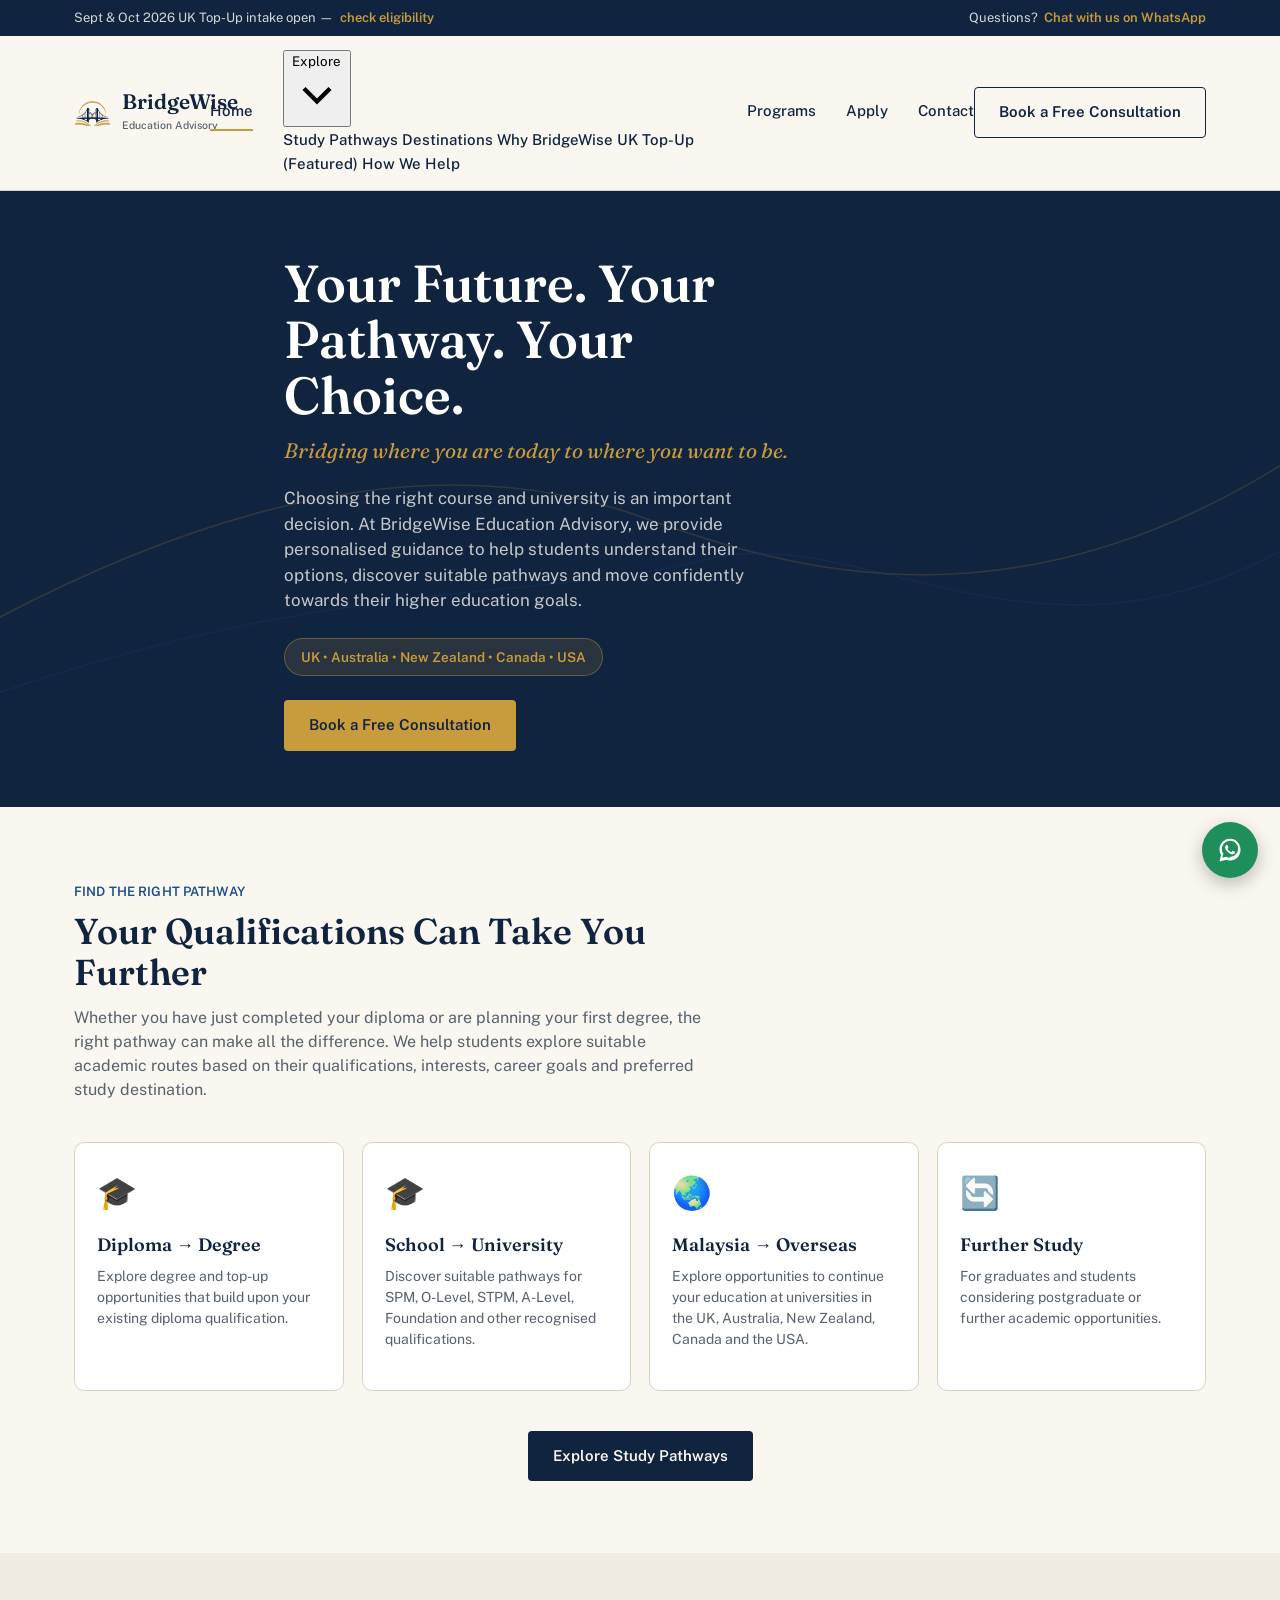
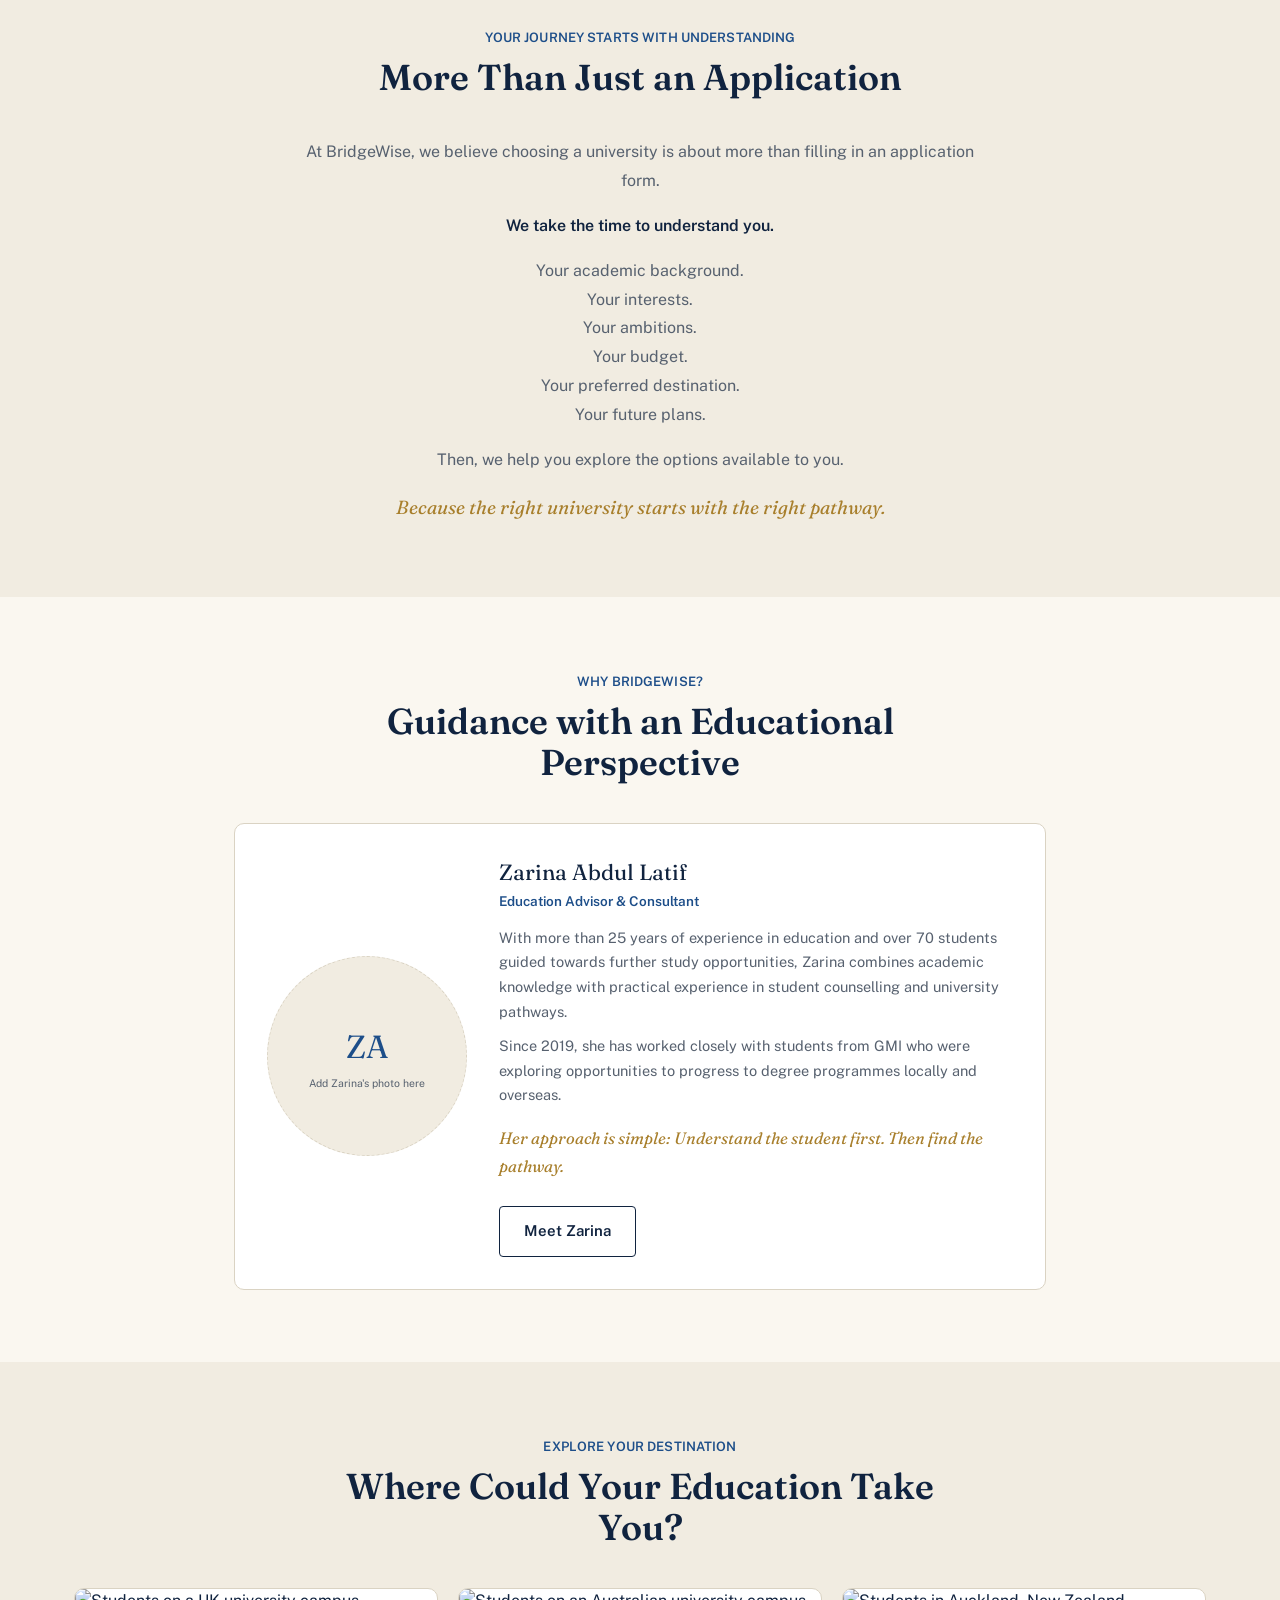
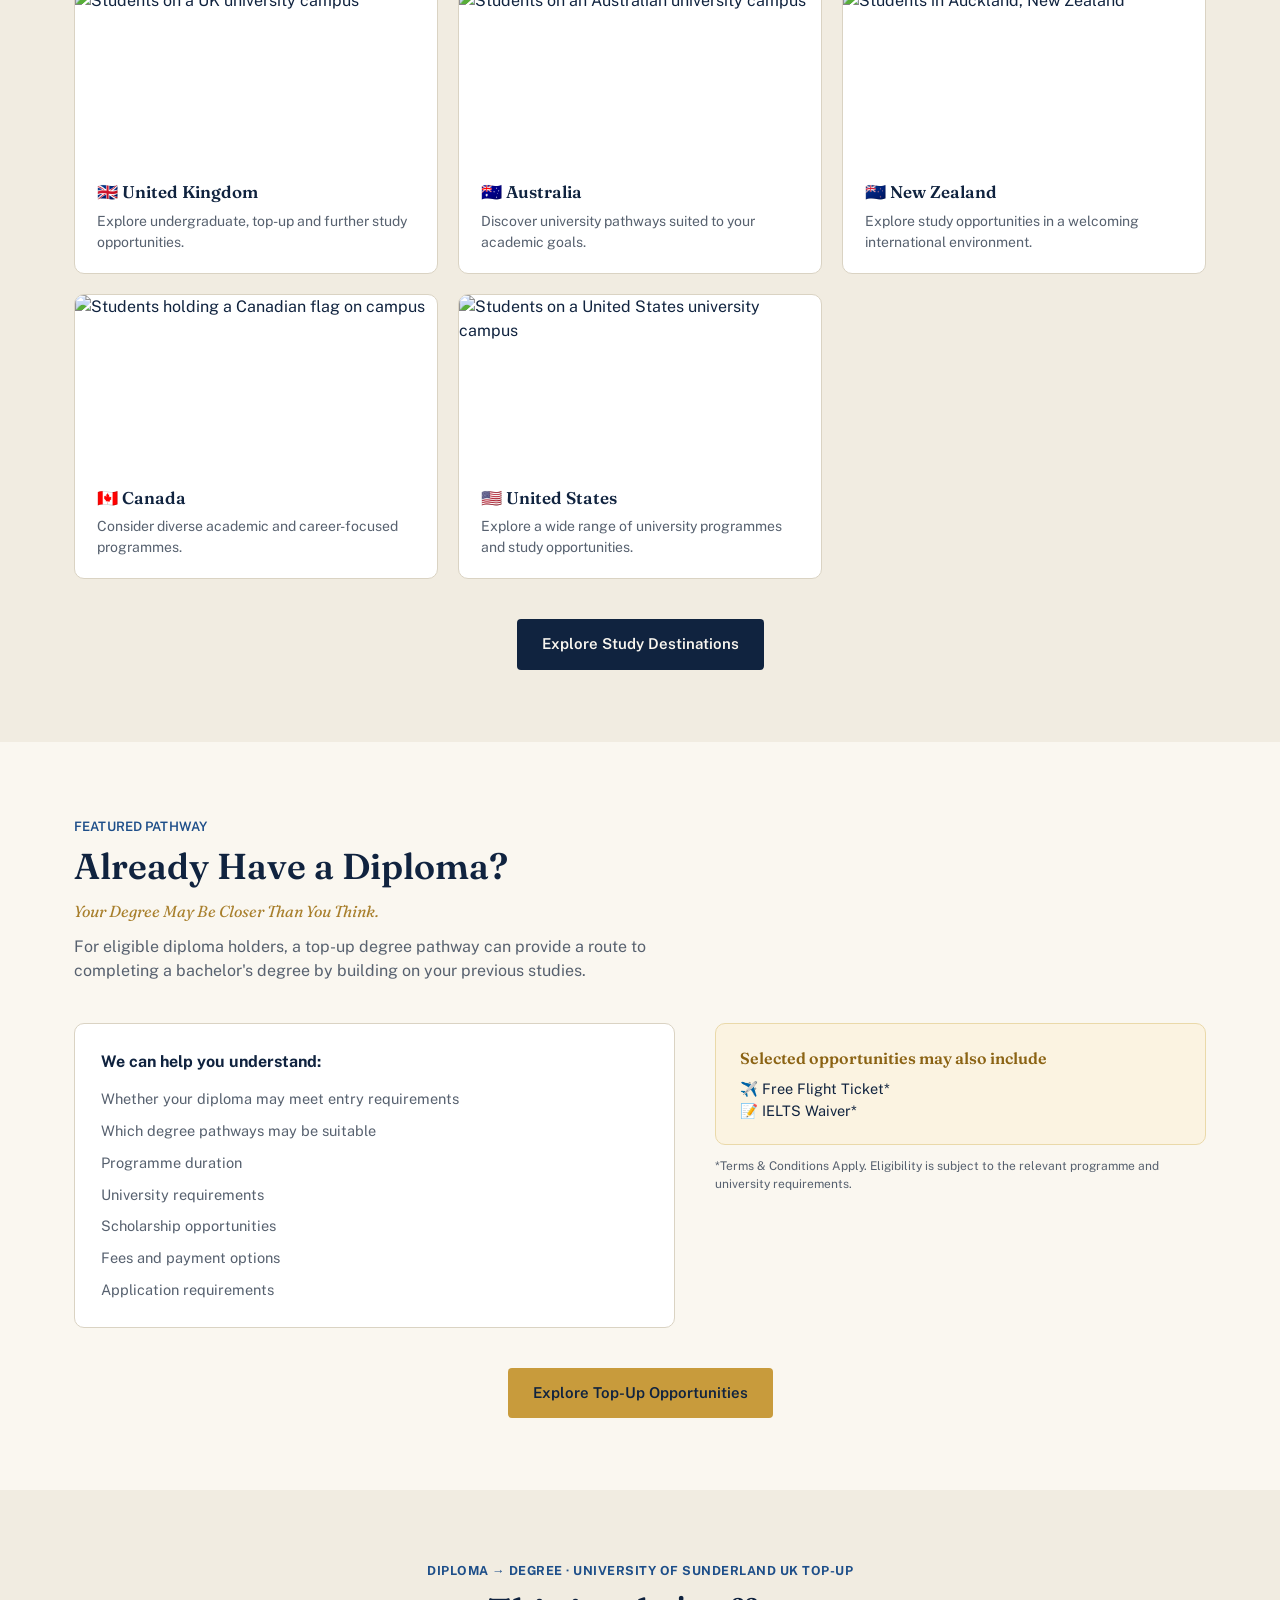
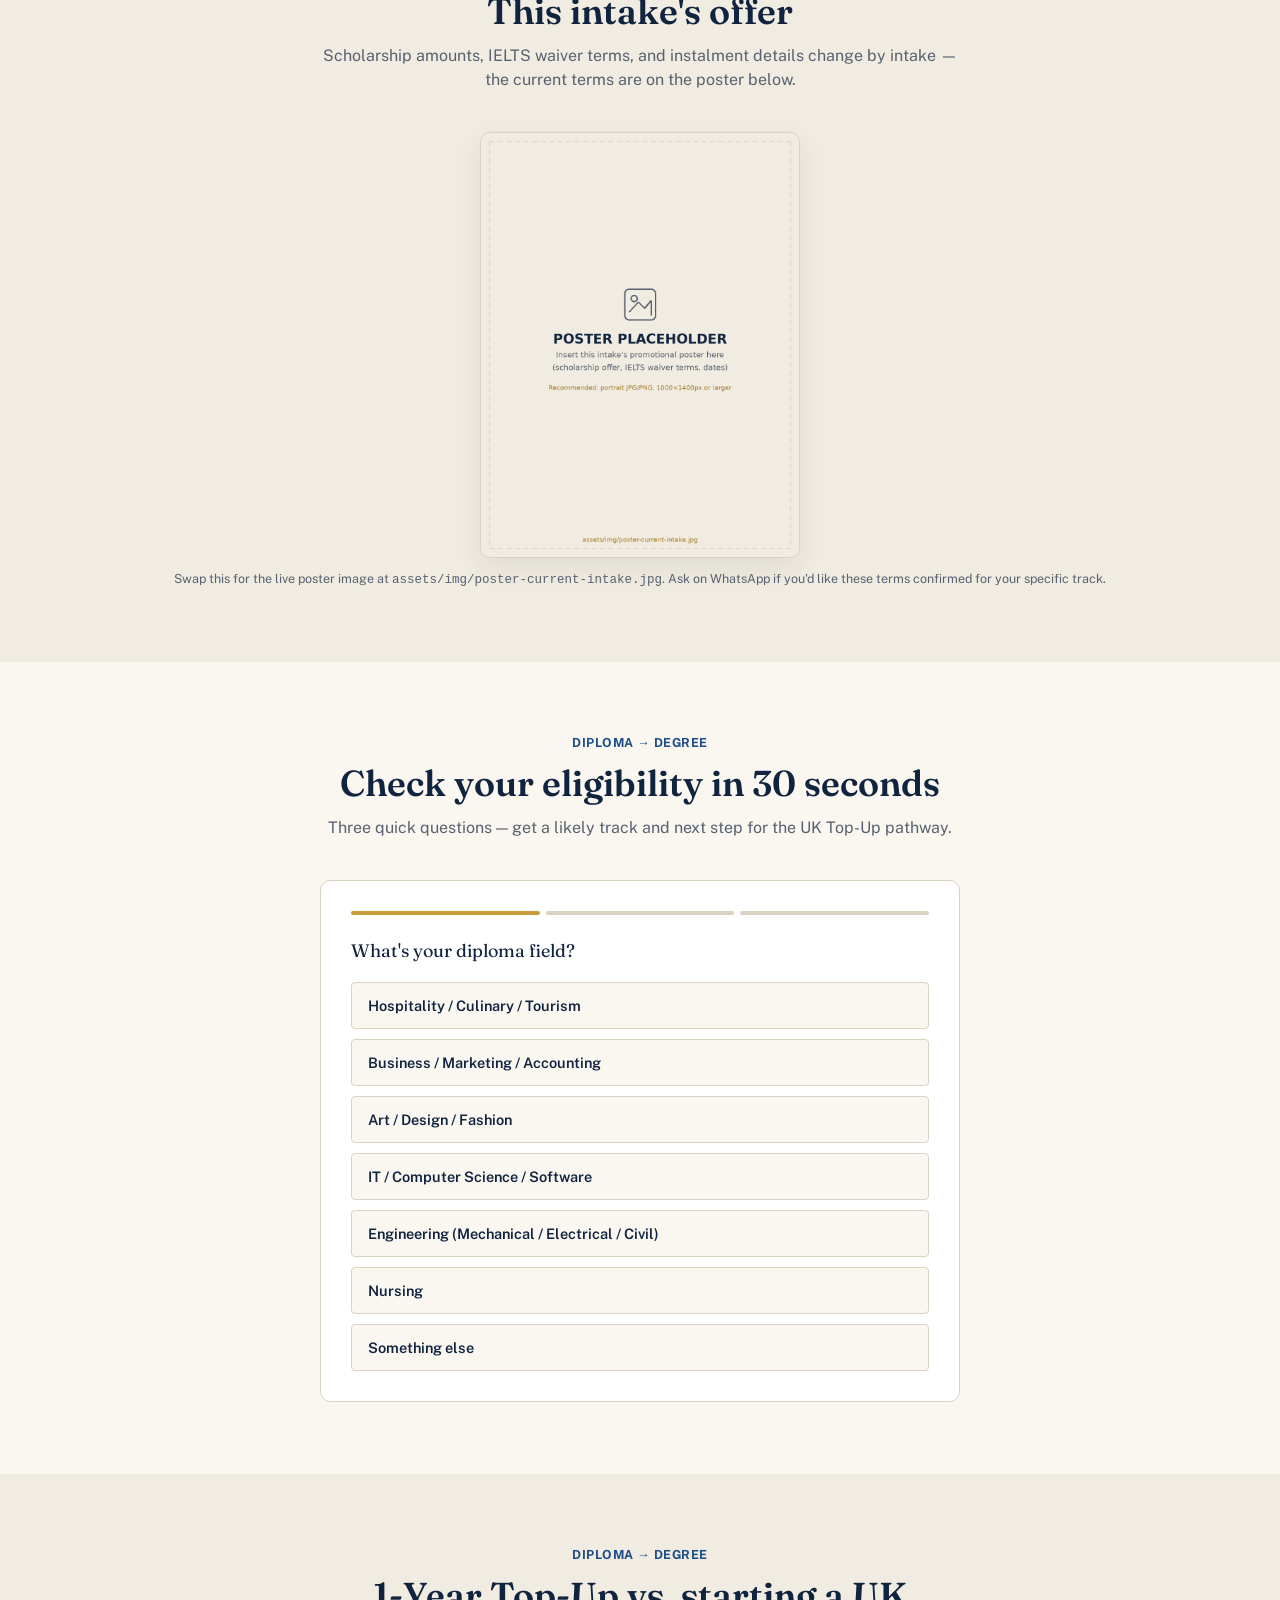
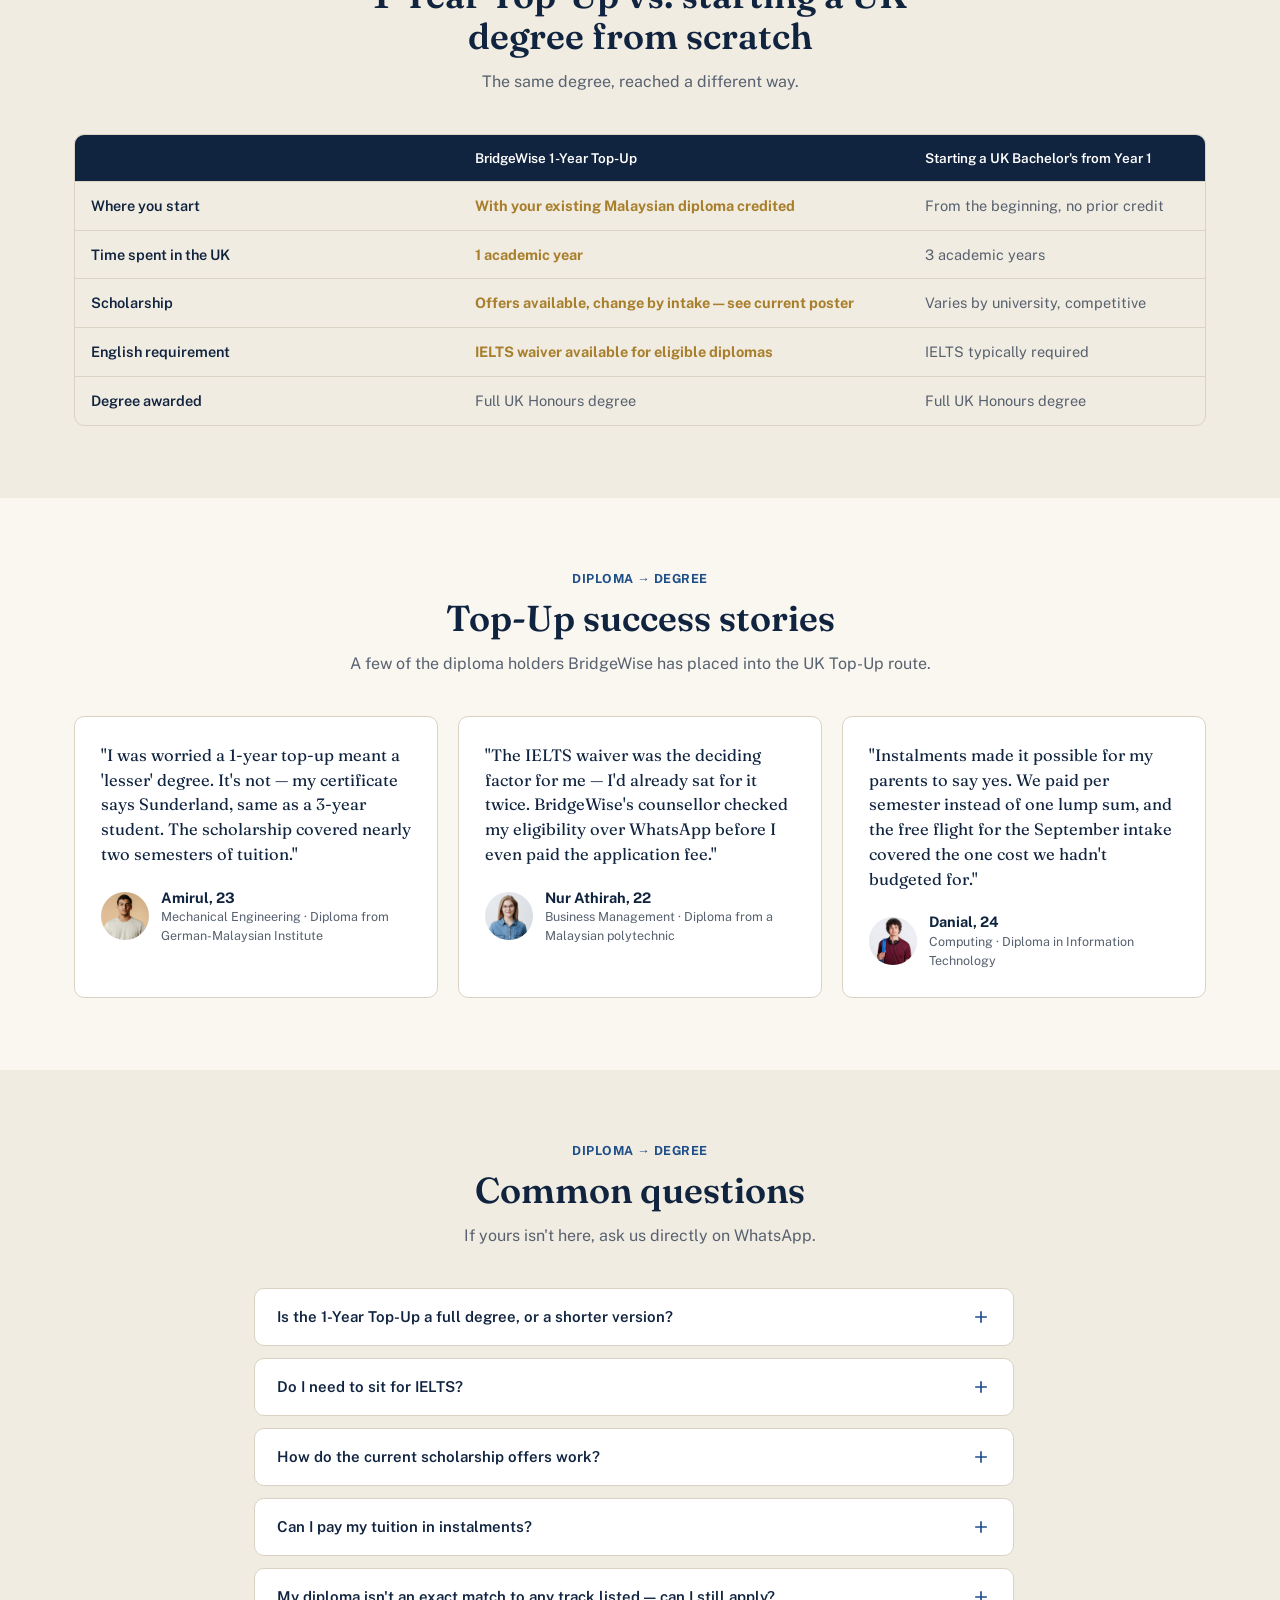
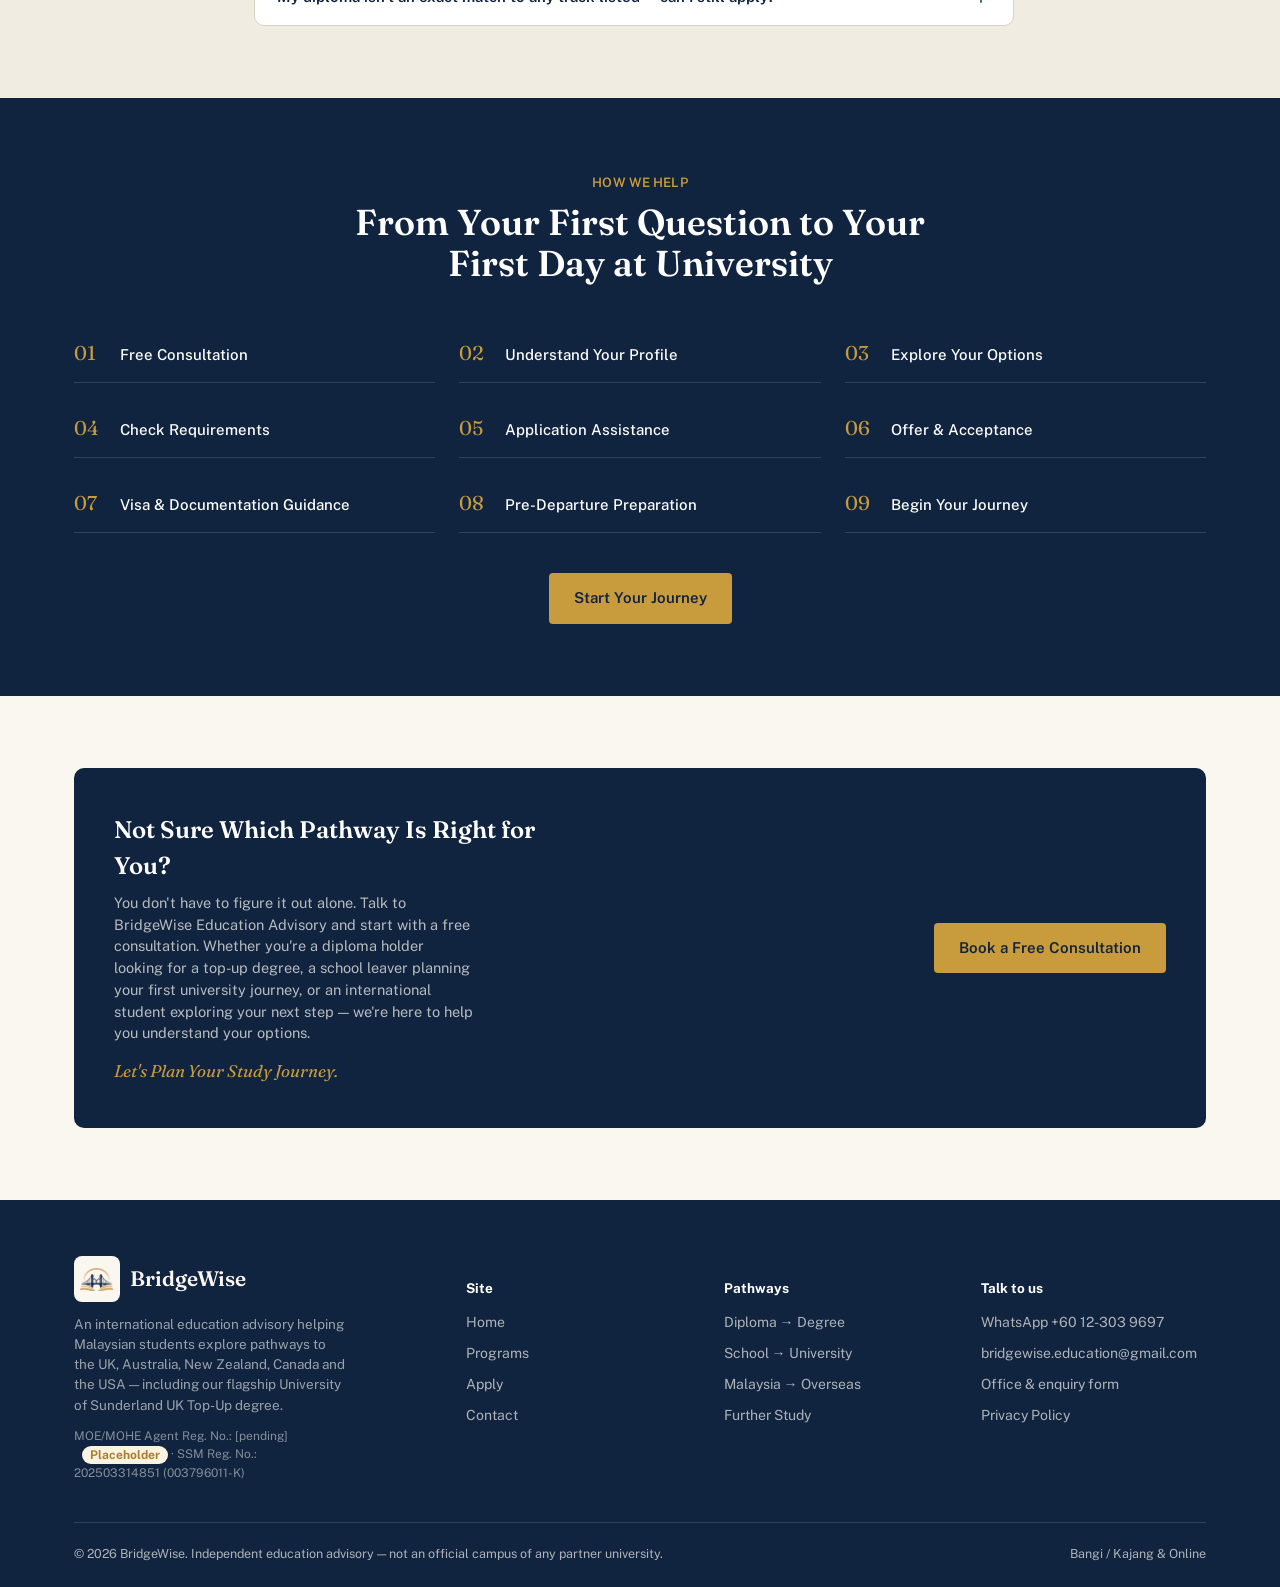
==== commit 5432baab: "Add files via upload" ====
--- a/index.html
+++ b/index.html
@@ -88,6 +88,18 @@
     </a>
     <nav class="nav-links" id="nav-links">
       <a href="index.html" aria-current="page">Home</a>
+      <div class="nav-dropdown">
+        <button type="button" class="nav-dropdown-toggle">Explore
+          <svg viewBox="0 0 24 24" fill="none" stroke="currentColor" stroke-width="2"><path d="M6 9l6 6 6-6"/></svg>
+        </button>
+        <div class="nav-dropdown-menu">
+          <a href="index.html#pathways">Study Pathways</a>
+          <a href="index.html#destinations">Destinations</a>
+          <a href="index.html#why-bridgewise">Why BridgeWise</a>
+          <a href="index.html#featured-pathway">UK Top-Up (Featured)</a>
+          <a href="index.html#how-we-help">How We Help</a>
+        </div>
+      </div>
       <a href="programs.html">Programs</a>
       <a href="apply.html">Apply</a>
       <a href="contact.html">Contact</a>
@@ -122,7 +134,7 @@
 </section>
 
 <!-- ============ FIND THE RIGHT PATHWAY ============ -->
-<section>
+<section id="pathways">
   <div class="wrap">
     <div class="section-head reveal">
       <span class="eyebrow">FIND THE RIGHT PATHWAY</span>
@@ -177,7 +189,7 @@
 </section>
 
 <!-- ============ WHY BRIDGEWISE ============ -->
-<section>
+<section id="why-bridgewise">
   <div class="wrap" style="max-width: 860px;">
     <div class="section-head center-head reveal">
       <span class="eyebrow">WHY BRIDGEWISE?</span>
@@ -203,7 +215,7 @@
 </section>
 
 <!-- ============ EXPLORE YOUR DESTINATION ============ -->
-<section class="section-alt">
+<section class="section-alt" id="destinations">
   <div class="wrap">
     <div class="section-head center-head reveal">
       <span class="eyebrow">EXPLORE YOUR DESTINATION</span>
@@ -496,7 +508,7 @@
 </section>
 
 <!-- ============ HOW WE HELP ============ -->
-<section class="section-navy">
+<section class="section-navy" id="how-we-help">
   <div class="wrap">
     <div class="section-head center-head reveal">
       <span class="eyebrow" style="color:var(--gold);">HOW WE HELP</span>
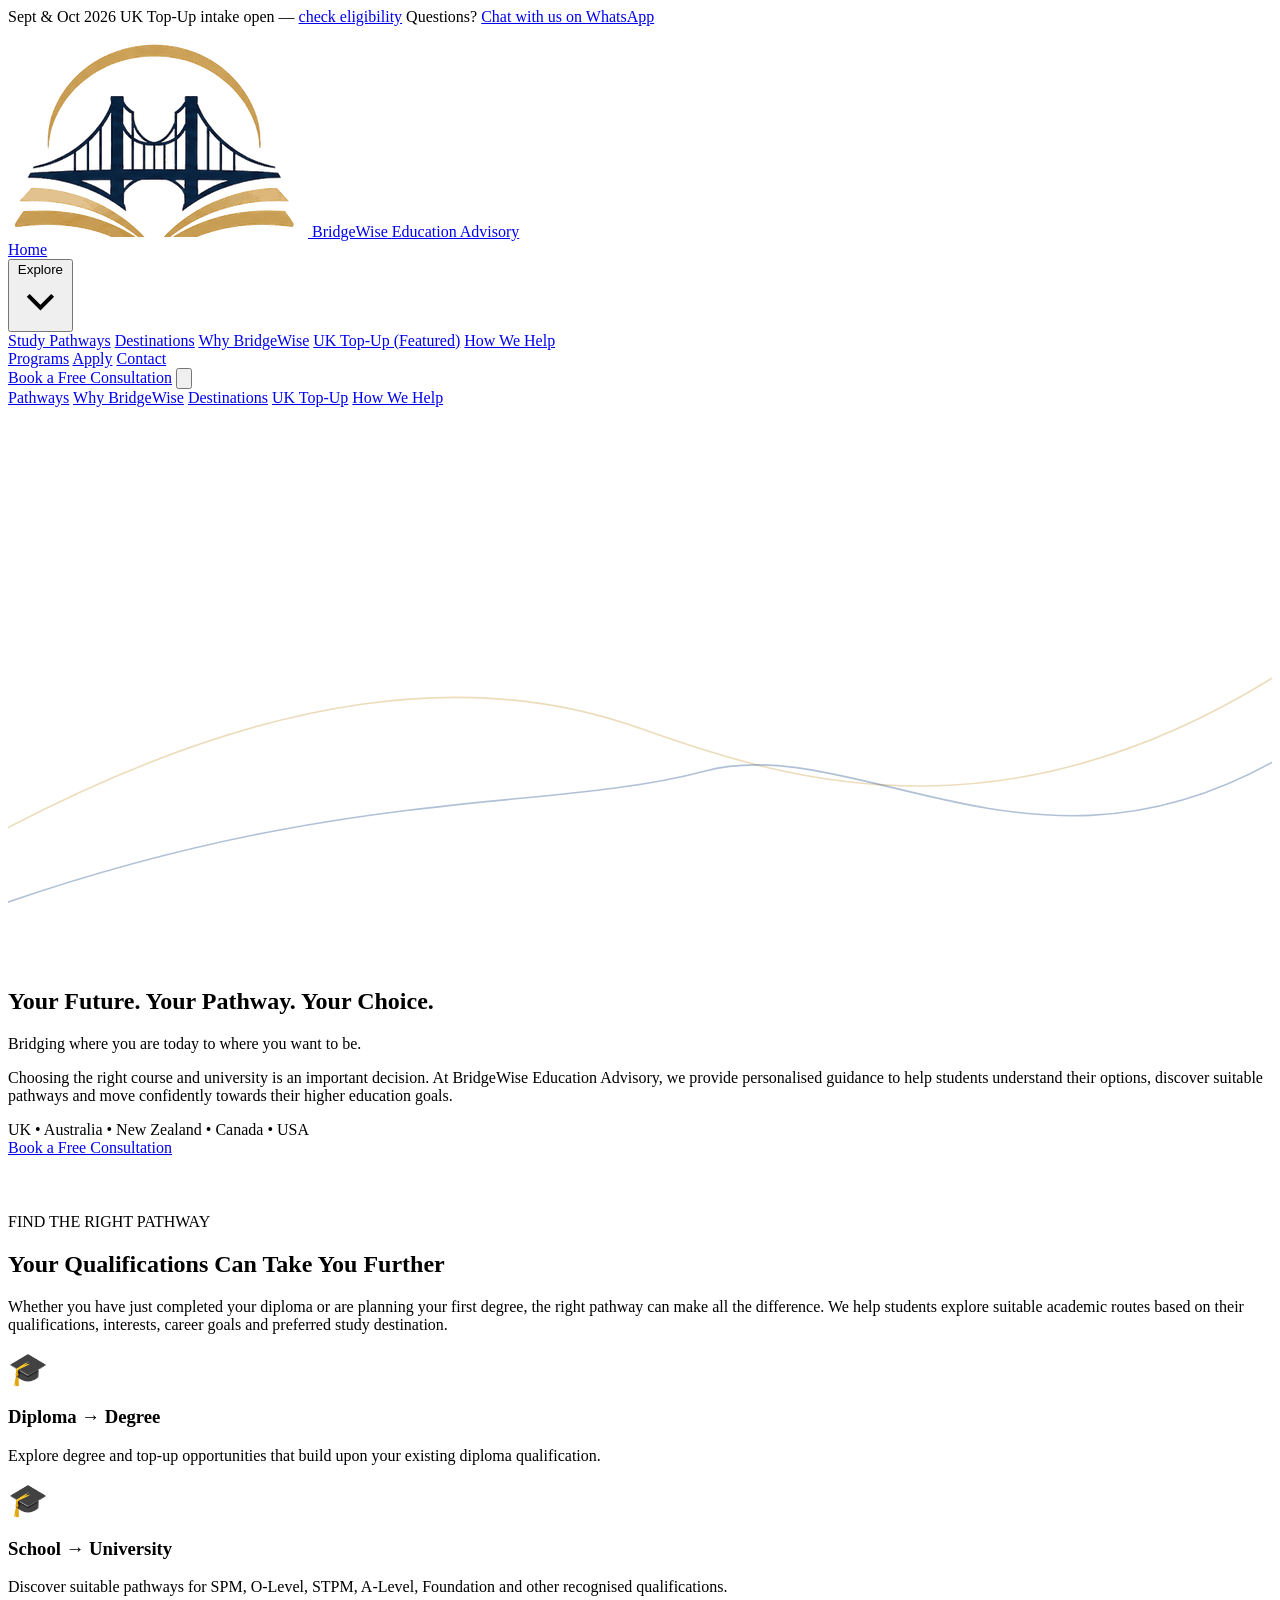
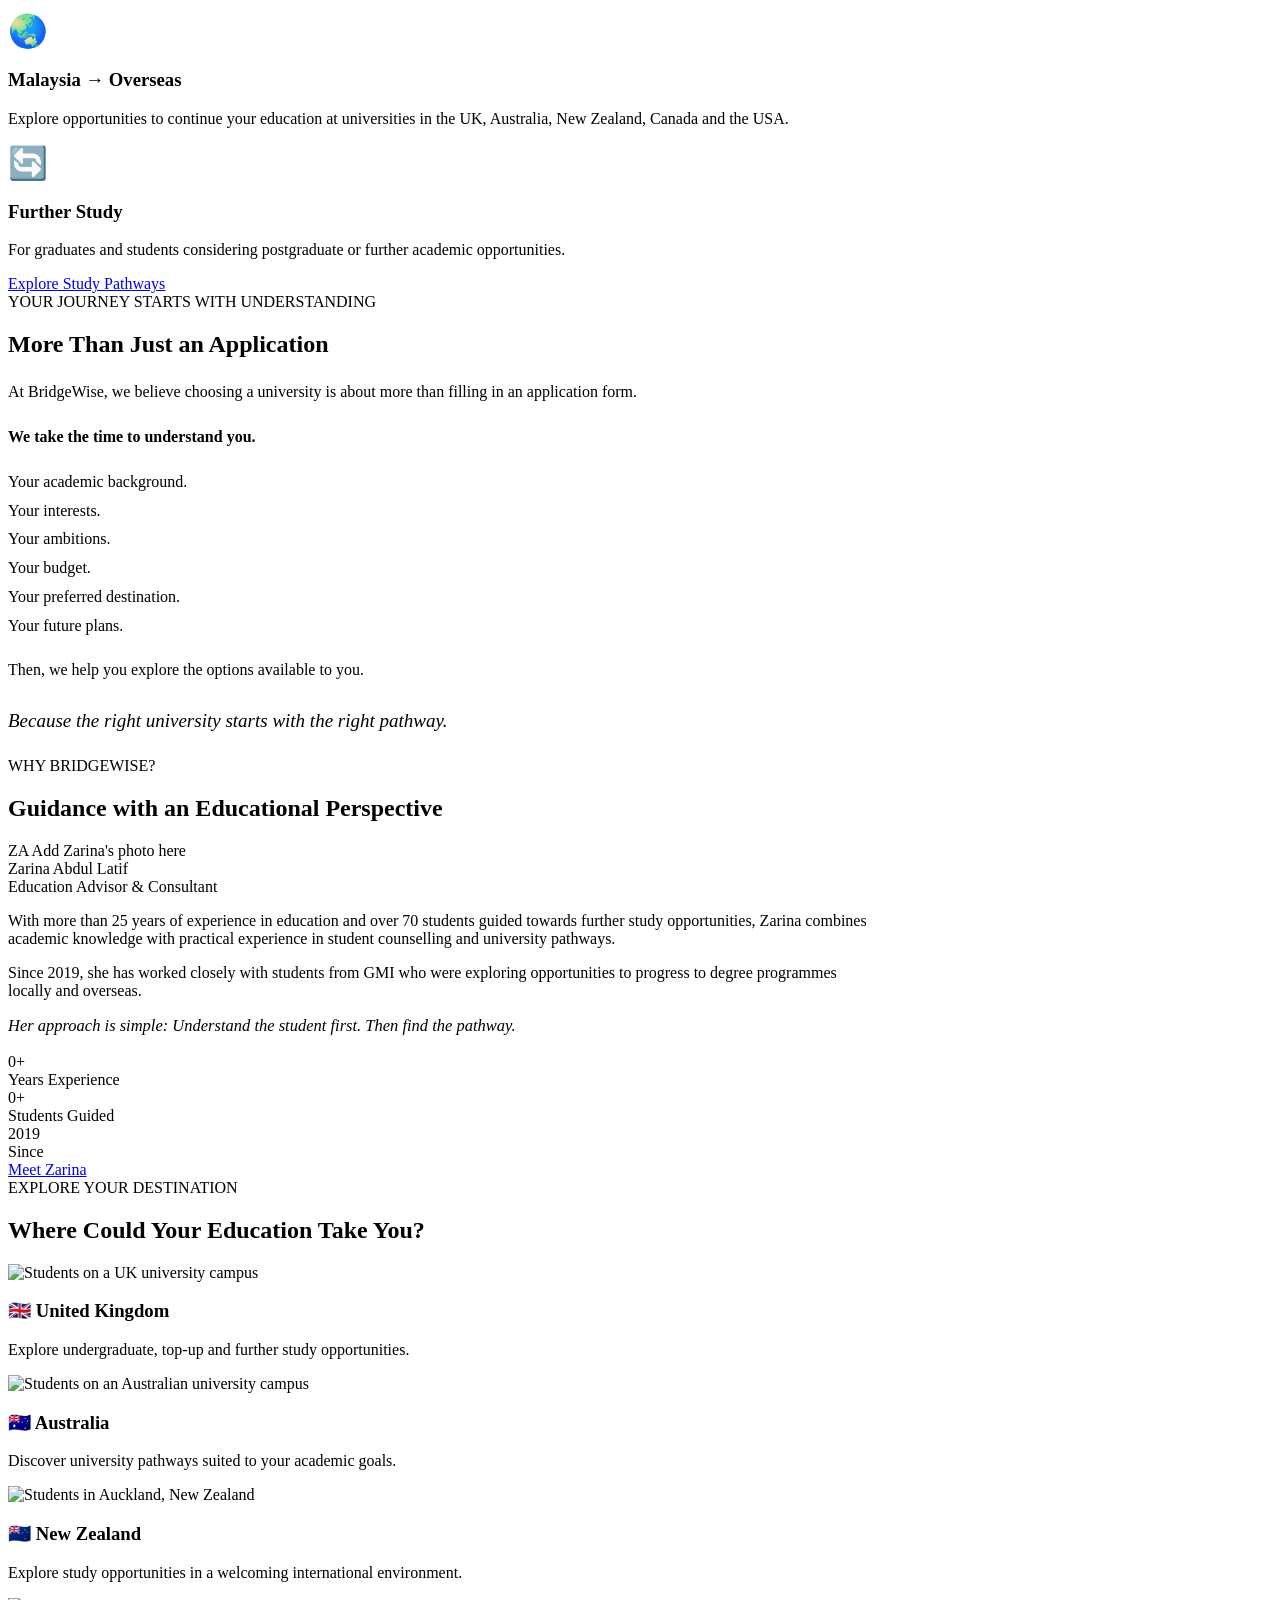
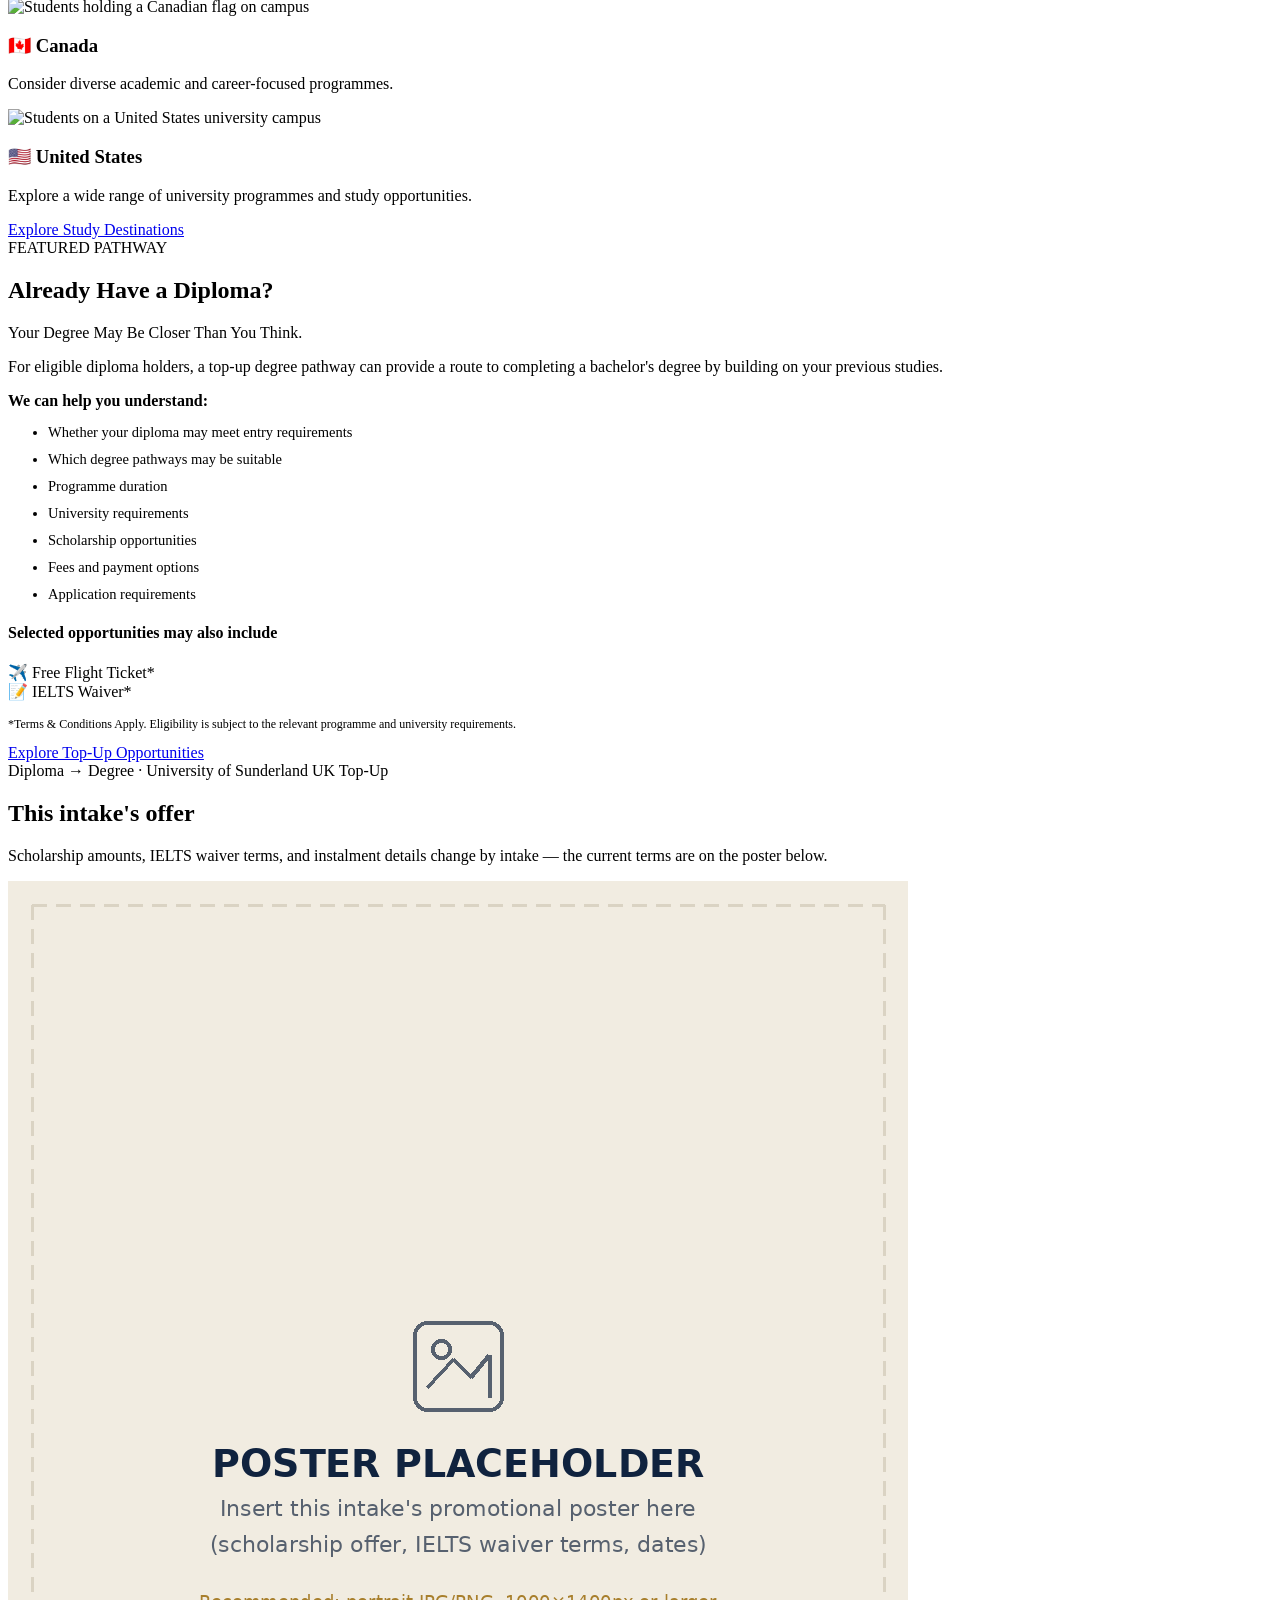
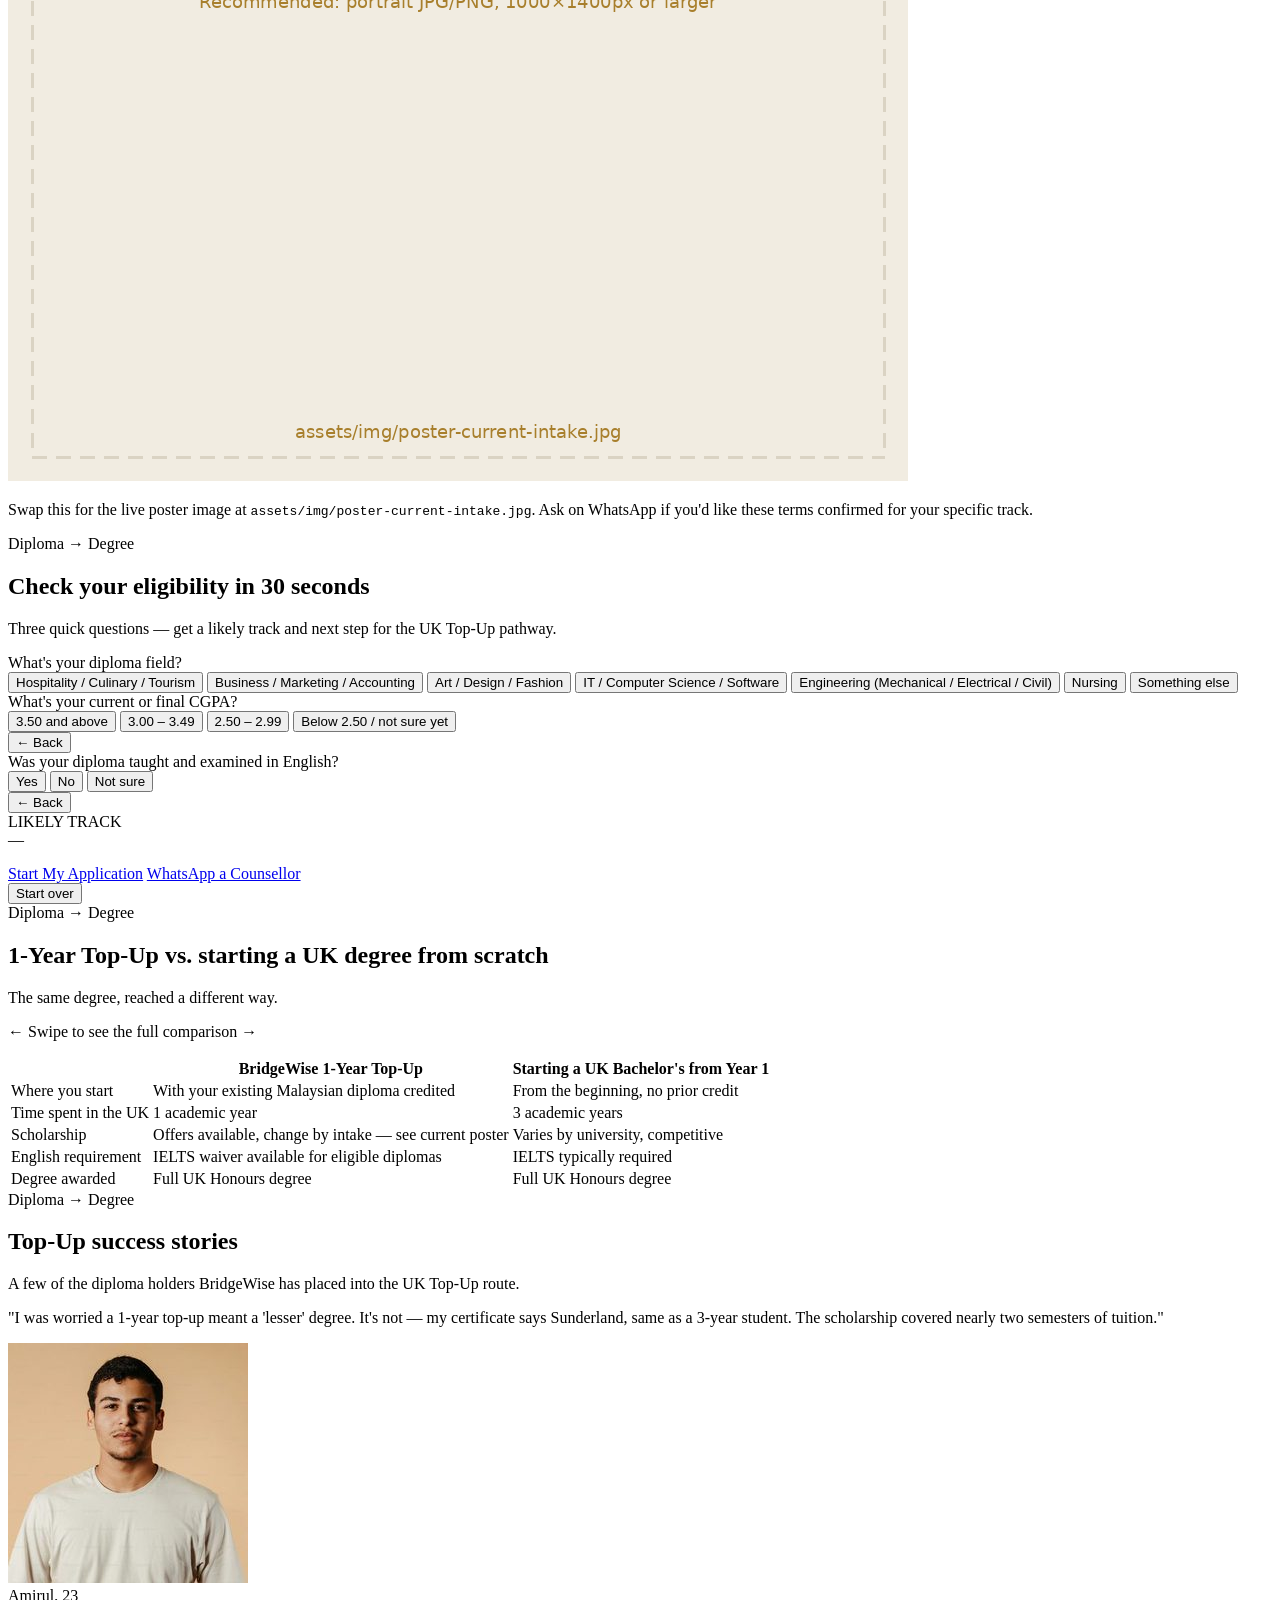
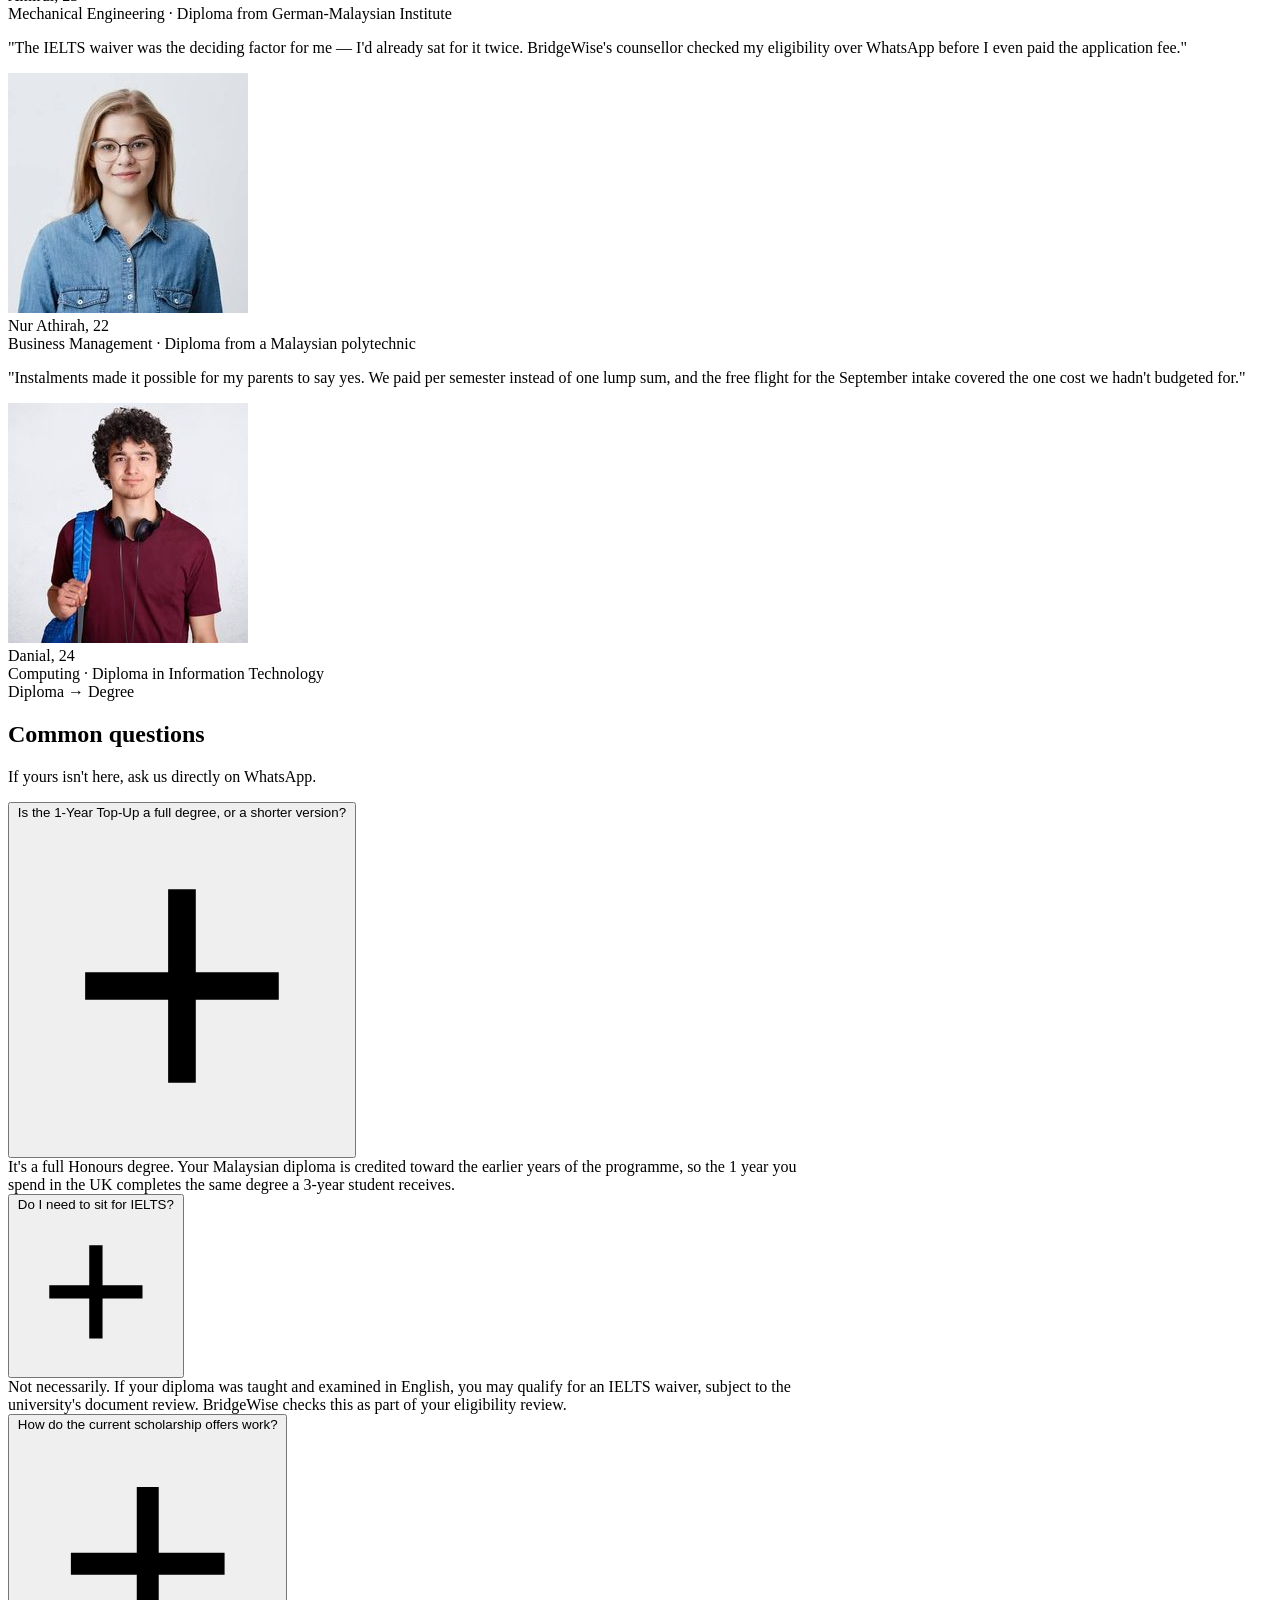
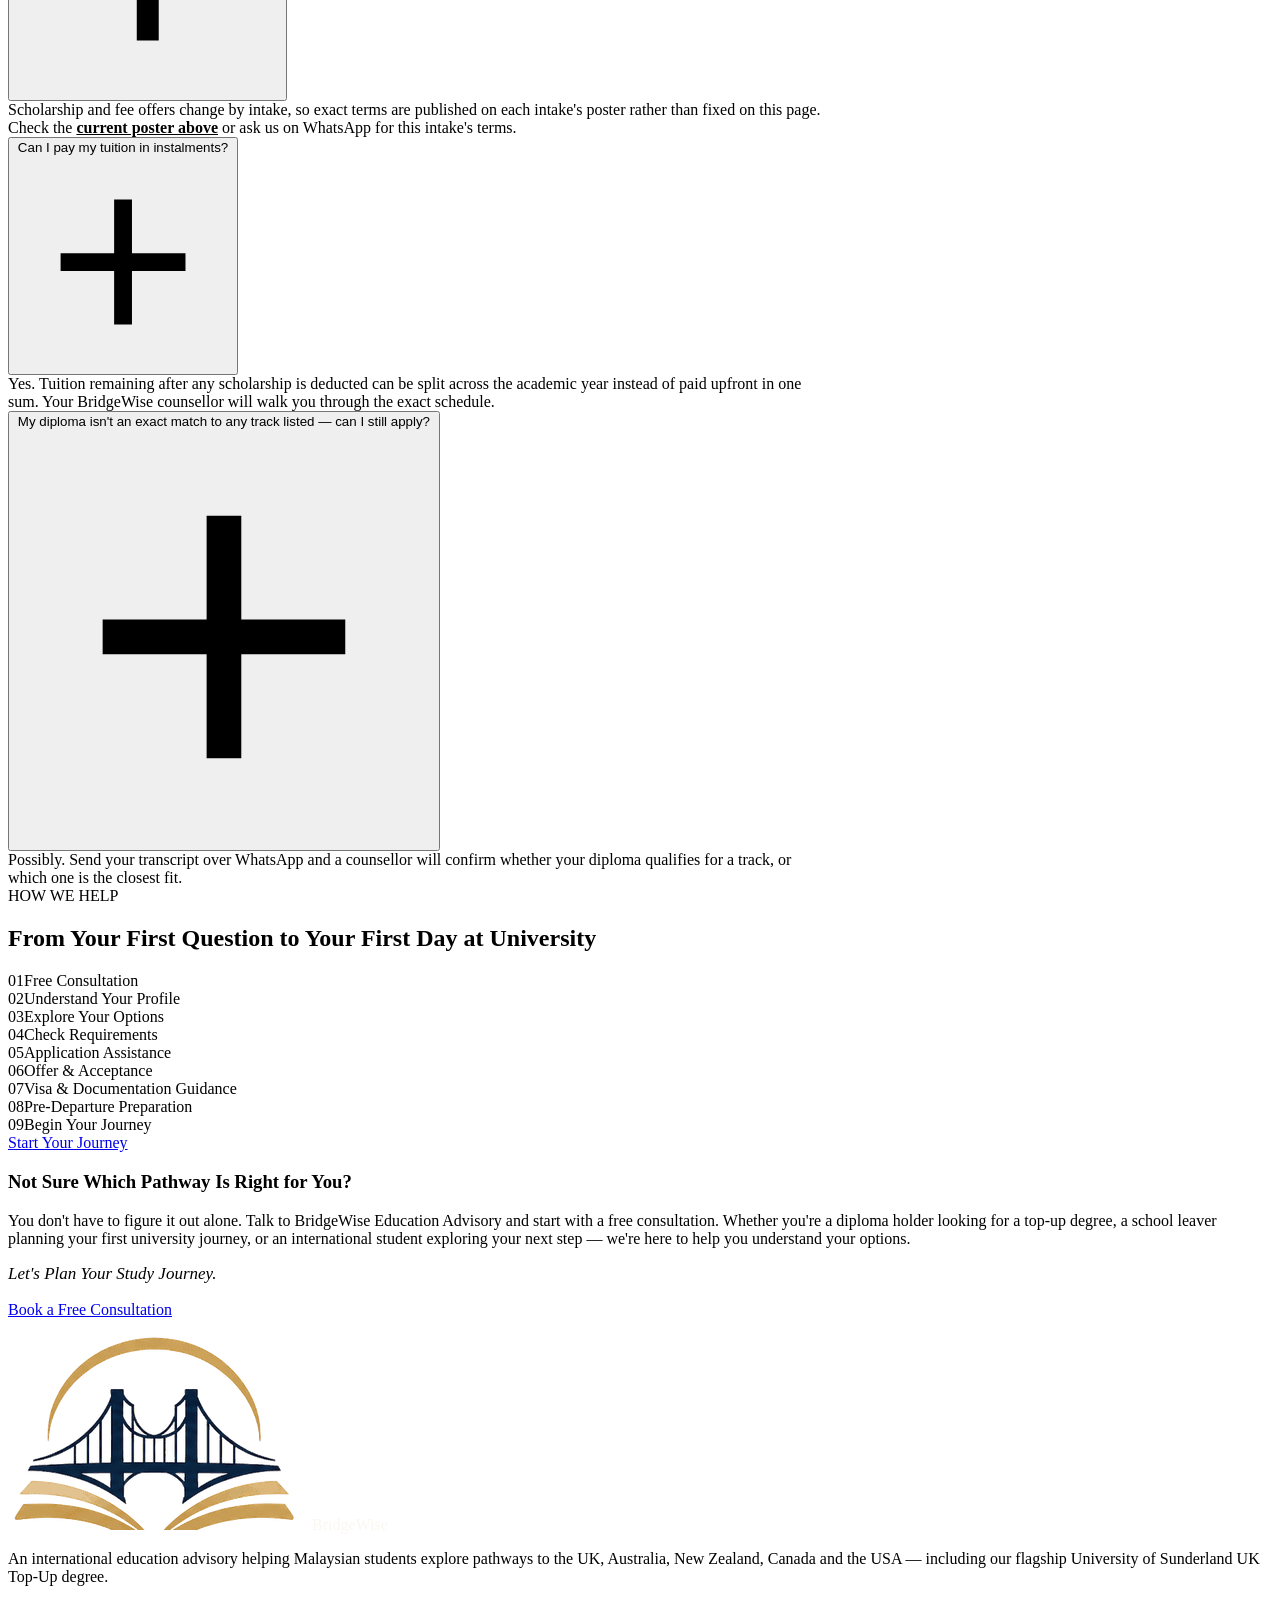
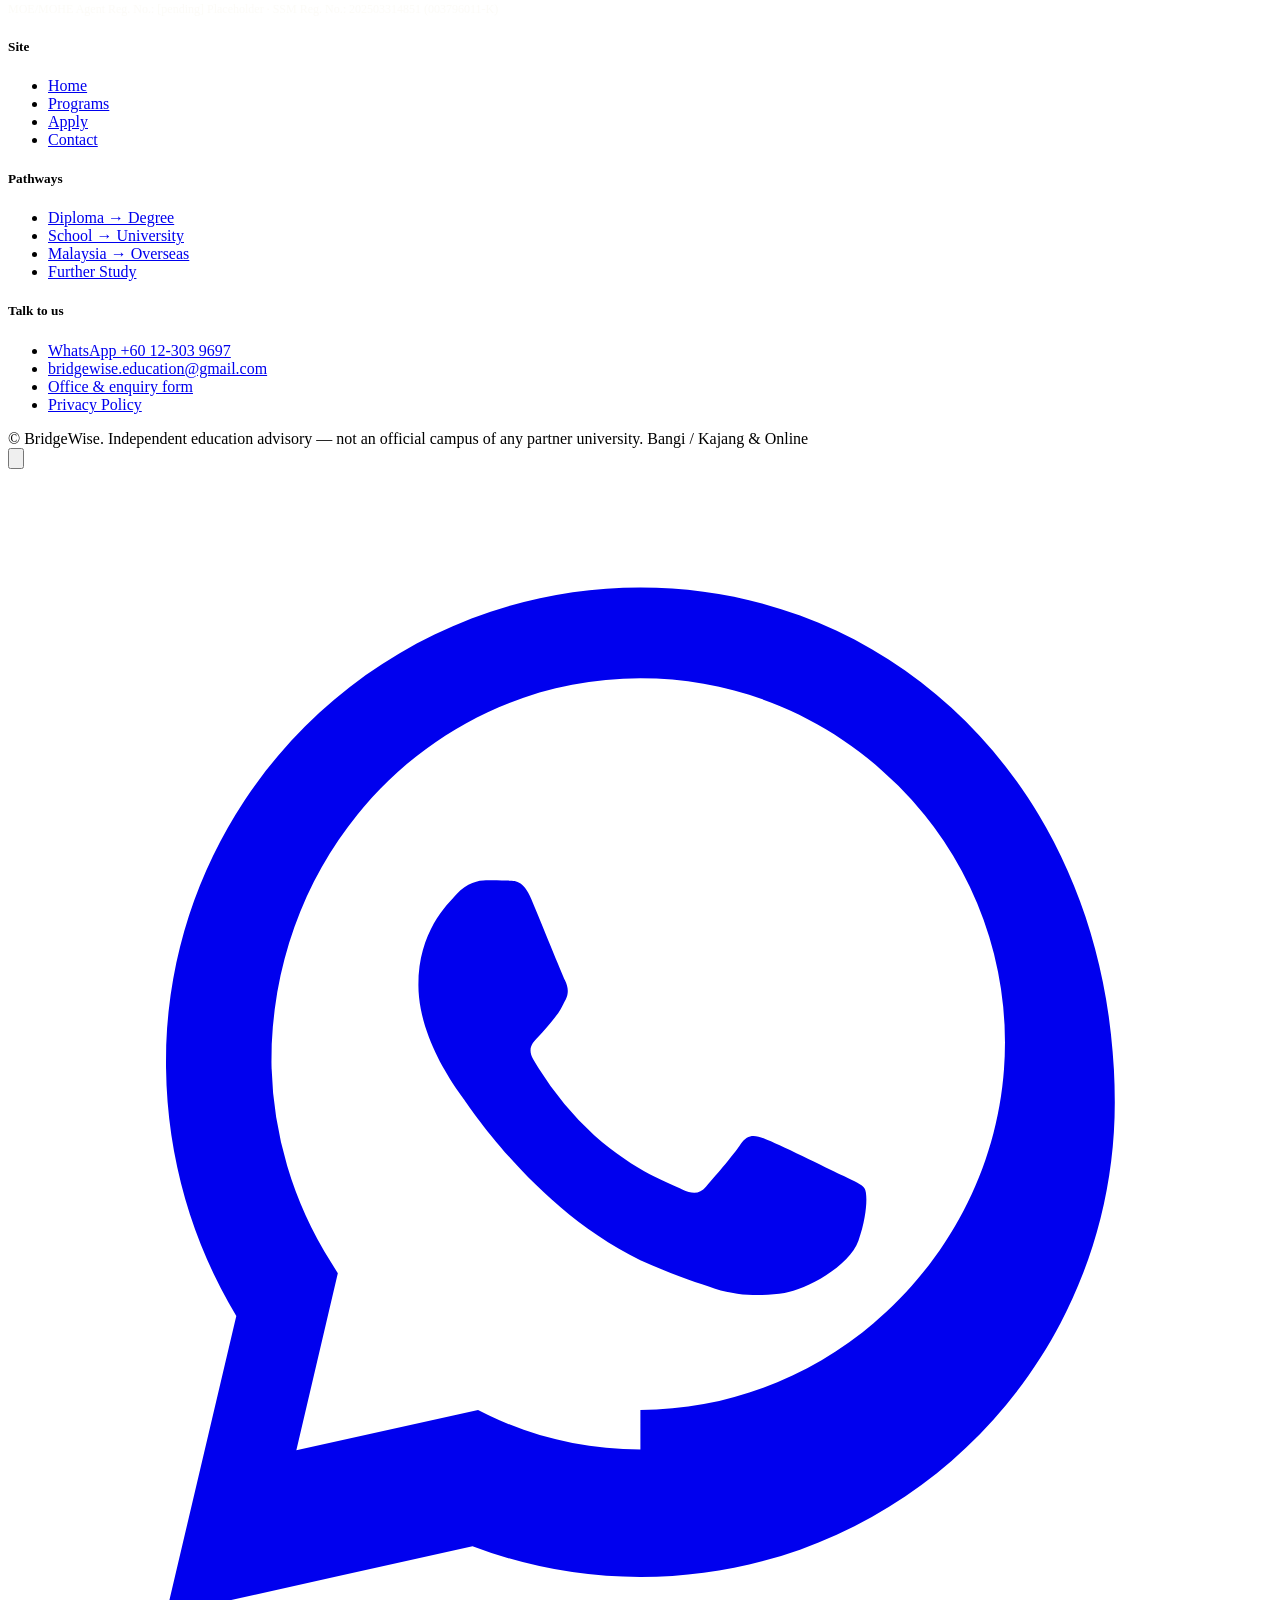
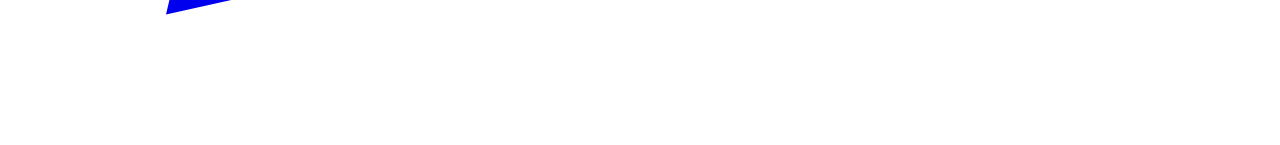
==== commit a1fffb7d: "Add files via upload" ====
--- a/index.html
+++ b/index.html
@@ -21,7 +21,7 @@
 <link rel="preconnect" href="https://fonts.googleapis.com">
 <link rel="preconnect" href="https://fonts.gstatic.com" crossorigin>
 <link rel="stylesheet" href="https://fonts.googleapis.com/css2?family=Fraunces:ital,opsz,wght@0,9..144,400;0,9..144,500;0,9..144,600;0,9..144,700;1,9..144,500&family=Public+Sans:wght@400;500;600;700;800&display=swap">
-<link rel="stylesheet" href="assets/css/style.css">
+<link rel="stylesheet" href="assets/css/style.css?v=3">
 <link rel="icon" type="image/png" href="assets/img/favicon-32.png">
 <link rel="apple-touch-icon" href="assets/img/apple-touch-icon.png">
 
@@ -113,6 +113,16 @@
   </div>
 </header>
 
+<nav class="section-nav" id="section-nav" aria-label="Page sections">
+  <div class="wrap">
+    <a href="#pathways">Pathways</a>
+    <a href="#why-bridgewise">Why BridgeWise</a>
+    <a href="#destinations">Destinations</a>
+    <a href="#featured-pathway">UK Top-Up</a>
+    <a href="#how-we-help">How We Help</a>
+  </div>
+</nav>
+
 <!-- ============ HERO ============ -->
 <section class="hero" style="padding:0;">
   <svg class="bridge-path" viewBox="0 0 1180 520" preserveAspectRatio="none" aria-hidden="true">
@@ -208,6 +218,11 @@
           <p>Since 2019, she has worked closely with students from GMI who were exploring opportunities to progress to degree programmes locally and overseas.</p>
           <p style="font-family:var(--font-display); font-style:italic; color:var(--gold-deep); font-size:16.5px; margin-top:16px;">Her approach is simple: Understand the student first. Then find the pathway.</p>
         </div>
+        <div class="advisor-stats">
+          <div class="advisor-stat"><span class="stat-num" data-count-to="25">0</span><span class="stat-num">+</span><div class="stat-label">Years Experience</div></div>
+          <div class="advisor-stat"><span class="stat-num" data-count-to="70">0</span><span class="stat-num">+</span><div class="stat-label">Students Guided</div></div>
+          <div class="advisor-stat"><span class="stat-num">2019</span><div class="stat-label">Since</div></div>
+        </div>
         <a href="contact.html" class="btn btn-outline mt-16">Meet Zarina</a>
       </div>
     </div>
@@ -223,35 +238,35 @@
     </div>
     <div class="destination-grid">
       <div class="destination-card">
-        <img src="assets/img/dest-uk.jpg" alt="Students on a UK university campus" loading="lazy">
+        <div class="img-wrap"><img src="assets/img/dest-uk.jpg" alt="Students on a UK university campus" loading="lazy"></div>
         <div class="destination-card-body">
           <h3>🇬🇧 United Kingdom</h3>
           <p>Explore undergraduate, top-up and further study opportunities.</p>
         </div>
       </div>
       <div class="destination-card">
-        <img src="assets/img/dest-australia.jpg" alt="Students on an Australian university campus" loading="lazy">
+        <div class="img-wrap"><img src="assets/img/dest-australia.jpg" alt="Students on an Australian university campus" loading="lazy"></div>
         <div class="destination-card-body">
           <h3>🇦🇺 Australia</h3>
           <p>Discover university pathways suited to your academic goals.</p>
         </div>
       </div>
       <div class="destination-card">
-        <img src="assets/img/dest-nz.jpg" alt="Students in Auckland, New Zealand" loading="lazy">
+        <div class="img-wrap"><img src="assets/img/dest-nz.jpg" alt="Students in Auckland, New Zealand" loading="lazy"></div>
         <div class="destination-card-body">
           <h3>🇳🇿 New Zealand</h3>
           <p>Explore study opportunities in a welcoming international environment.</p>
         </div>
       </div>
       <div class="destination-card">
-        <img src="assets/img/dest-canada.jpg" alt="Students holding a Canadian flag on campus" loading="lazy">
+        <div class="img-wrap"><img src="assets/img/dest-canada.jpg" alt="Students holding a Canadian flag on campus" loading="lazy"></div>
         <div class="destination-card-body">
           <h3>🇨🇦 Canada</h3>
           <p>Consider diverse academic and career-focused programmes.</p>
         </div>
       </div>
       <div class="destination-card">
-        <img src="assets/img/dest-usa.jpg" alt="Students on a United States university campus" loading="lazy">
+        <div class="img-wrap"><img src="assets/img/dest-usa.jpg" alt="Students on a United States university campus" loading="lazy"></div>
         <div class="destination-card-body">
           <h3>🇺🇸 United States</h3>
           <p>Explore a wide range of university programmes and study opportunities.</p>
@@ -602,7 +617,7 @@
   <svg viewBox="0 0 32 32" fill="currentColor" aria-hidden="true"><path d="M16.01 3C9.38 3 4 8.38 4 15.01c0 2.35.65 4.55 1.78 6.43L4 29l7.76-1.73a11.9 11.9 0 0 0 4.25.78h.01c6.63 0 12-5.38 12-12.01C28.02 8.38 22.64 3 16.01 3zm0 21.82c-1.34 0-2.65-.29-3.83-.86l-.28-.14-4.6 1.02 1.05-4.48-.18-.29a9.7 9.7 0 0 1-1.5-5.06C6.67 9.53 10.9 5.3 16.01 5.3c2.47 0 4.79.97 6.53 2.72a9.17 9.17 0 0 1 2.7 6.5c0 5.11-4.23 9.3-9.23 9.3zm5.06-6.96c-.28-.14-1.64-.81-1.9-.9-.25-.1-.44-.14-.62.13-.18.28-.72.9-.88 1.08-.16.18-.32.2-.6.07-.28-.14-1.17-.43-2.23-1.37a8.35 8.35 0 0 1-1.54-1.92c-.16-.28-.02-.43.12-.57.13-.13.28-.32.42-.49.14-.16.18-.28.28-.46.09-.18.05-.35-.02-.49-.07-.14-.62-1.5-.85-2.05-.22-.53-.45-.46-.62-.47-.16-.01-.35-.01-.53-.01-.18 0-.49.07-.74.35-.25.28-.97.95-.97 2.31s1 2.68 1.14 2.87c.14.18 1.97 3.01 4.77 4.22.67.29 1.19.46 1.6.59.67.21 1.28.18 1.76.11.54-.08 1.64-.67 1.87-1.32.23-.65.23-1.2.16-1.32-.07-.11-.25-.18-.53-.32z"/></svg>
 </a>
 
-<script src="assets/js/main.js"></script>
-<script src="assets/js/quiz.js"></script>
+<script src="assets/js/main.js?v=3"></script>
+<script src="assets/js/quiz.js?v=3"></script>
 </body>
 </html>
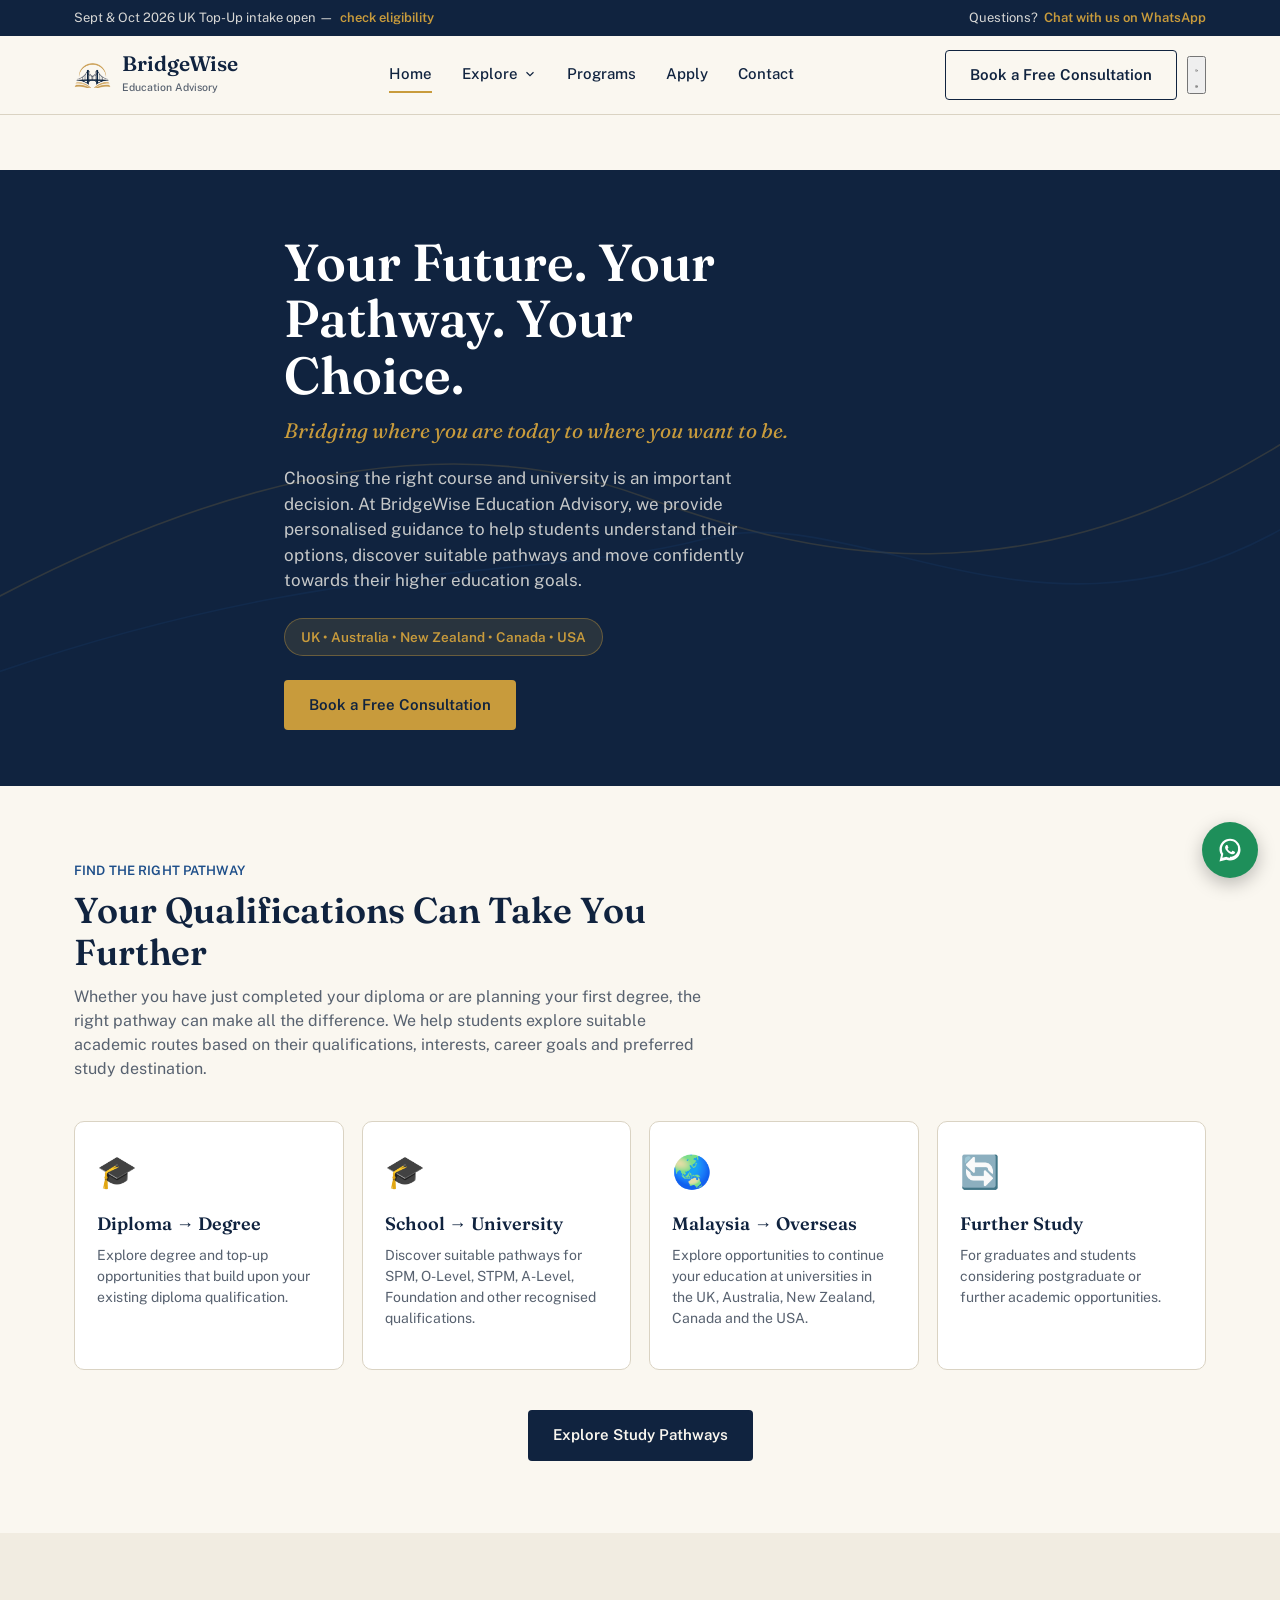
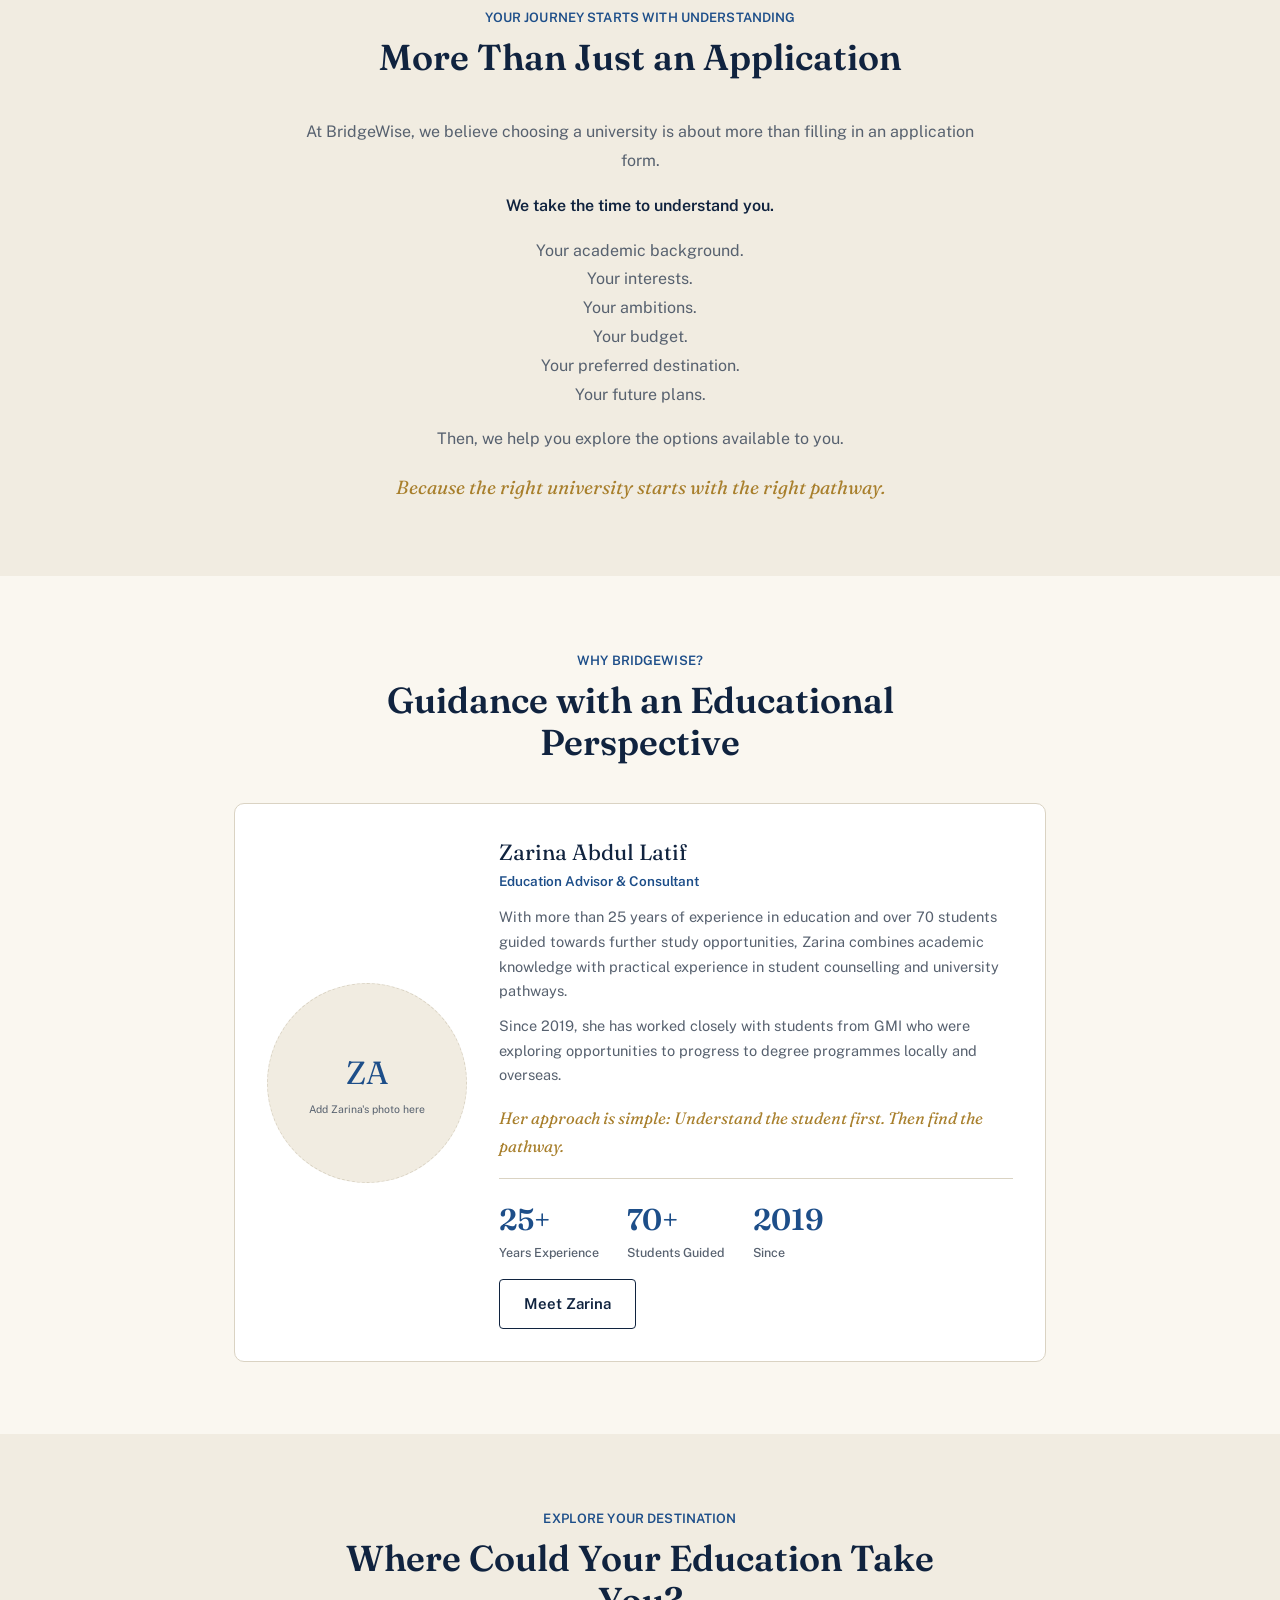
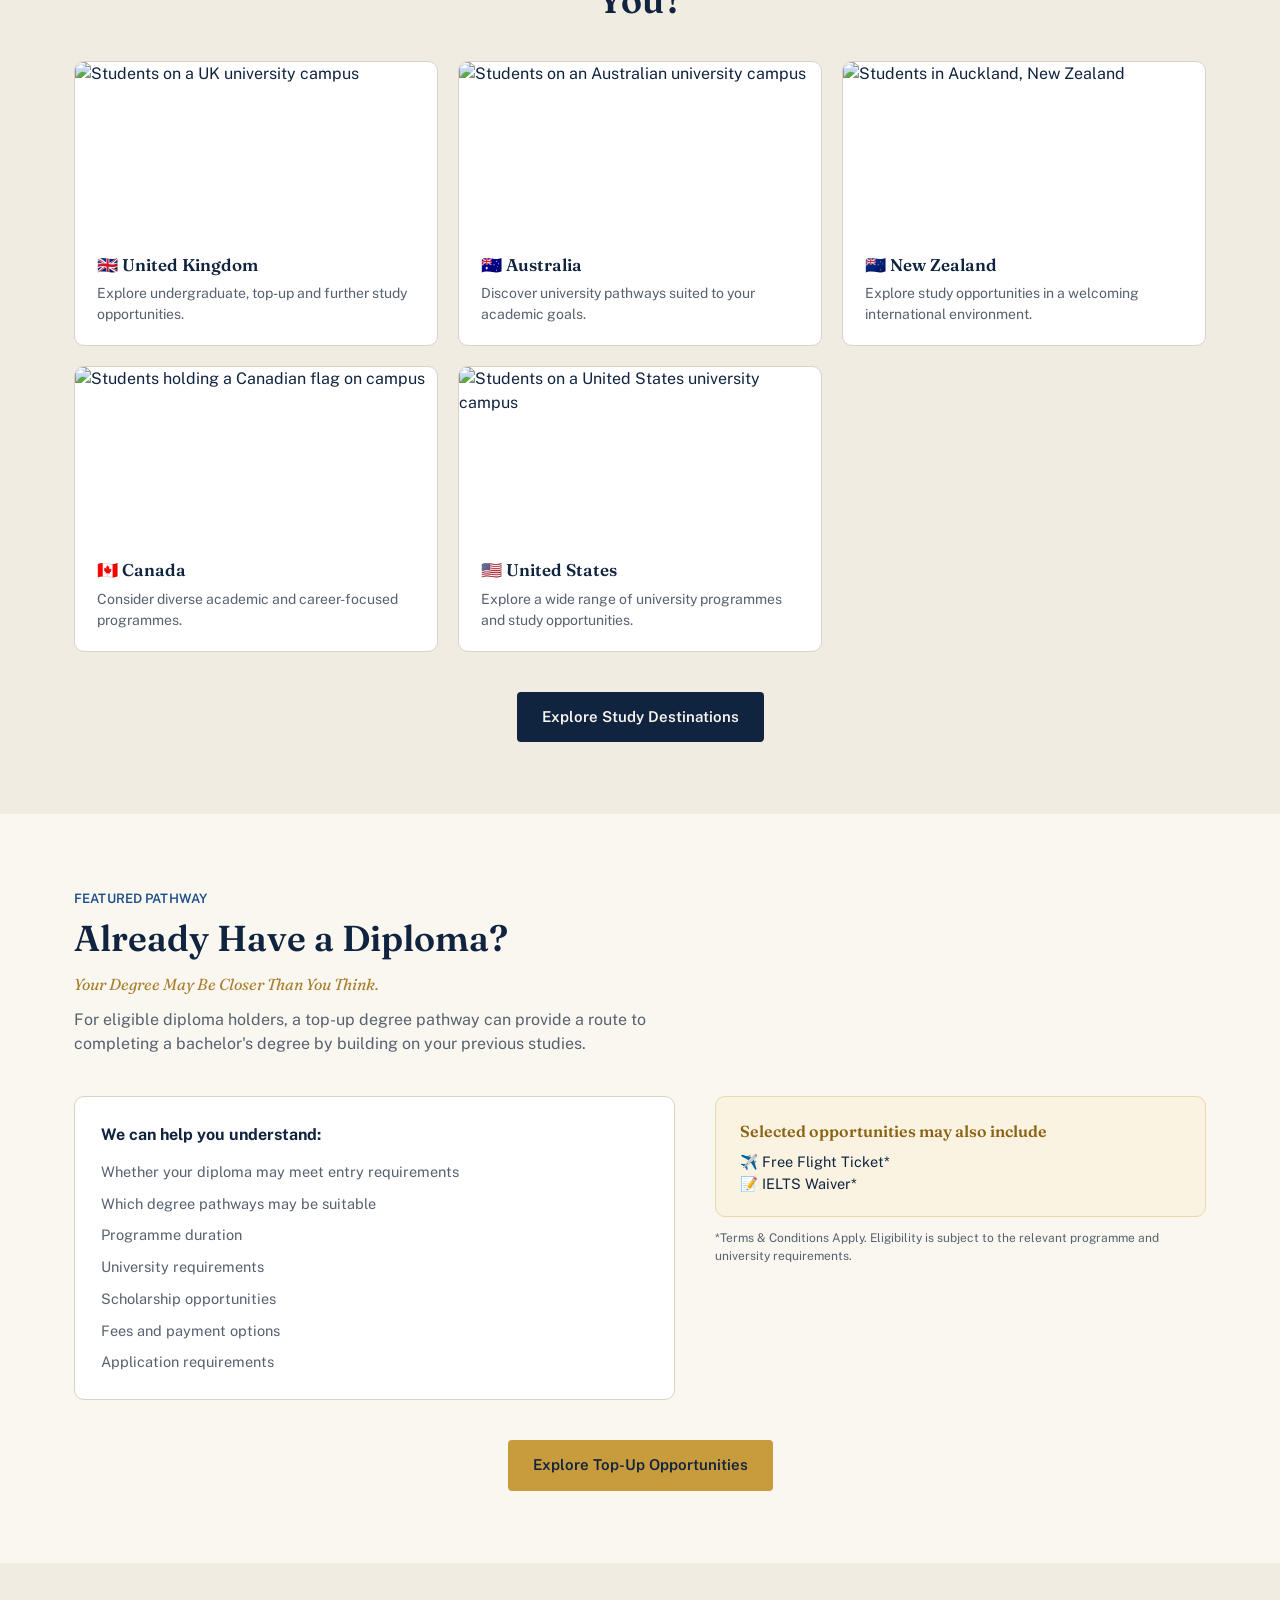
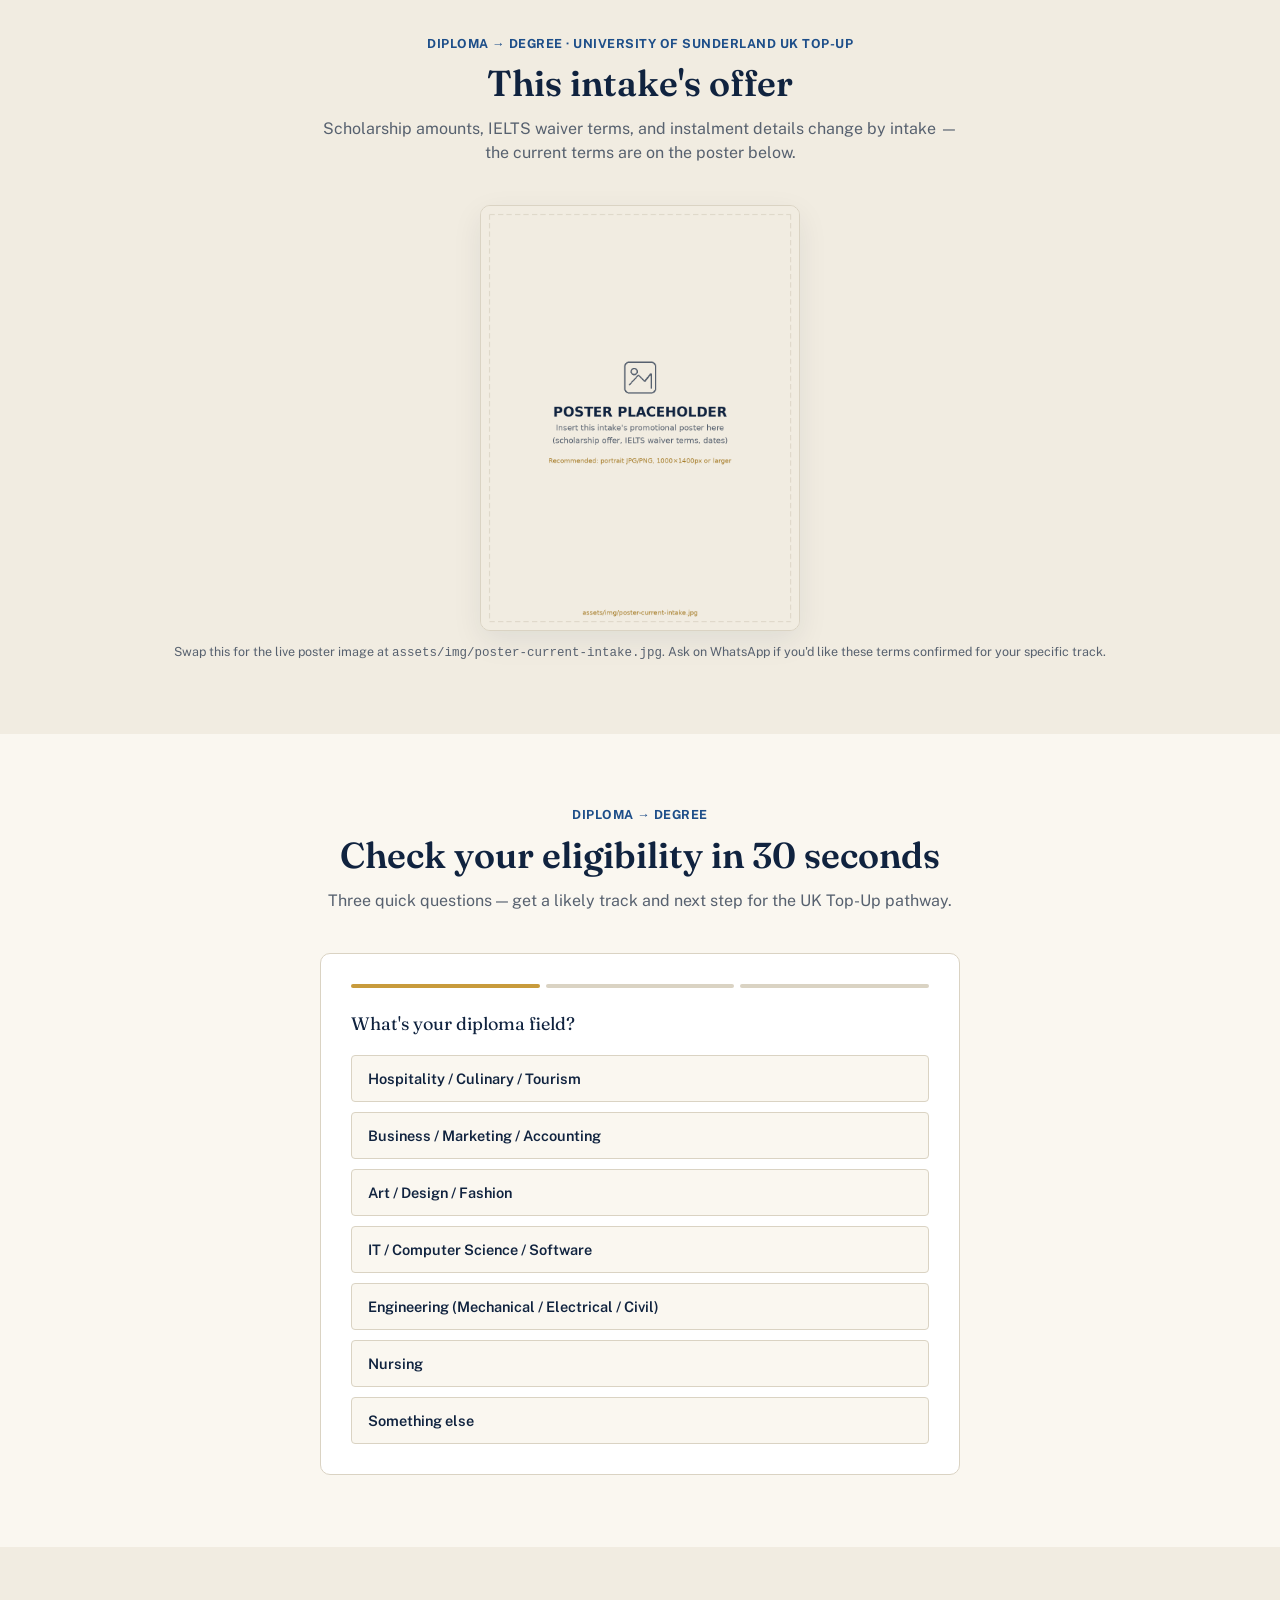
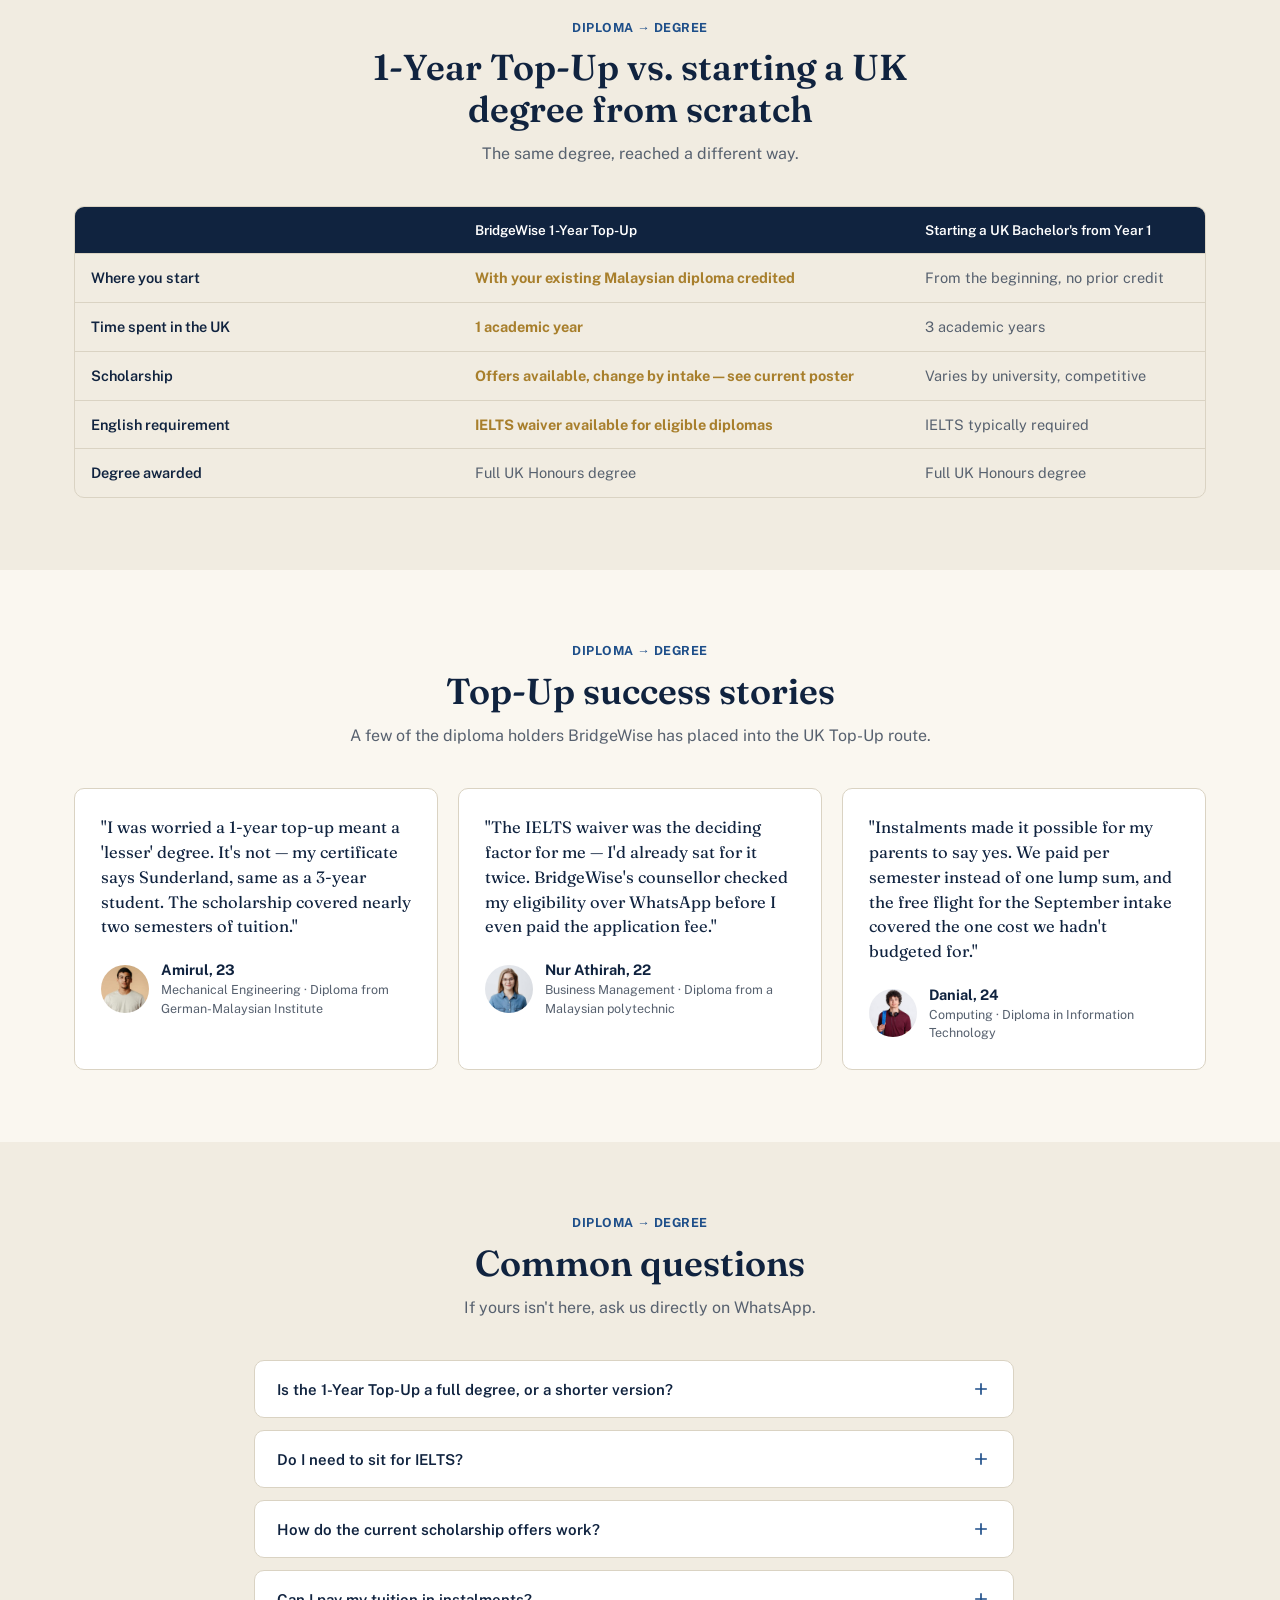
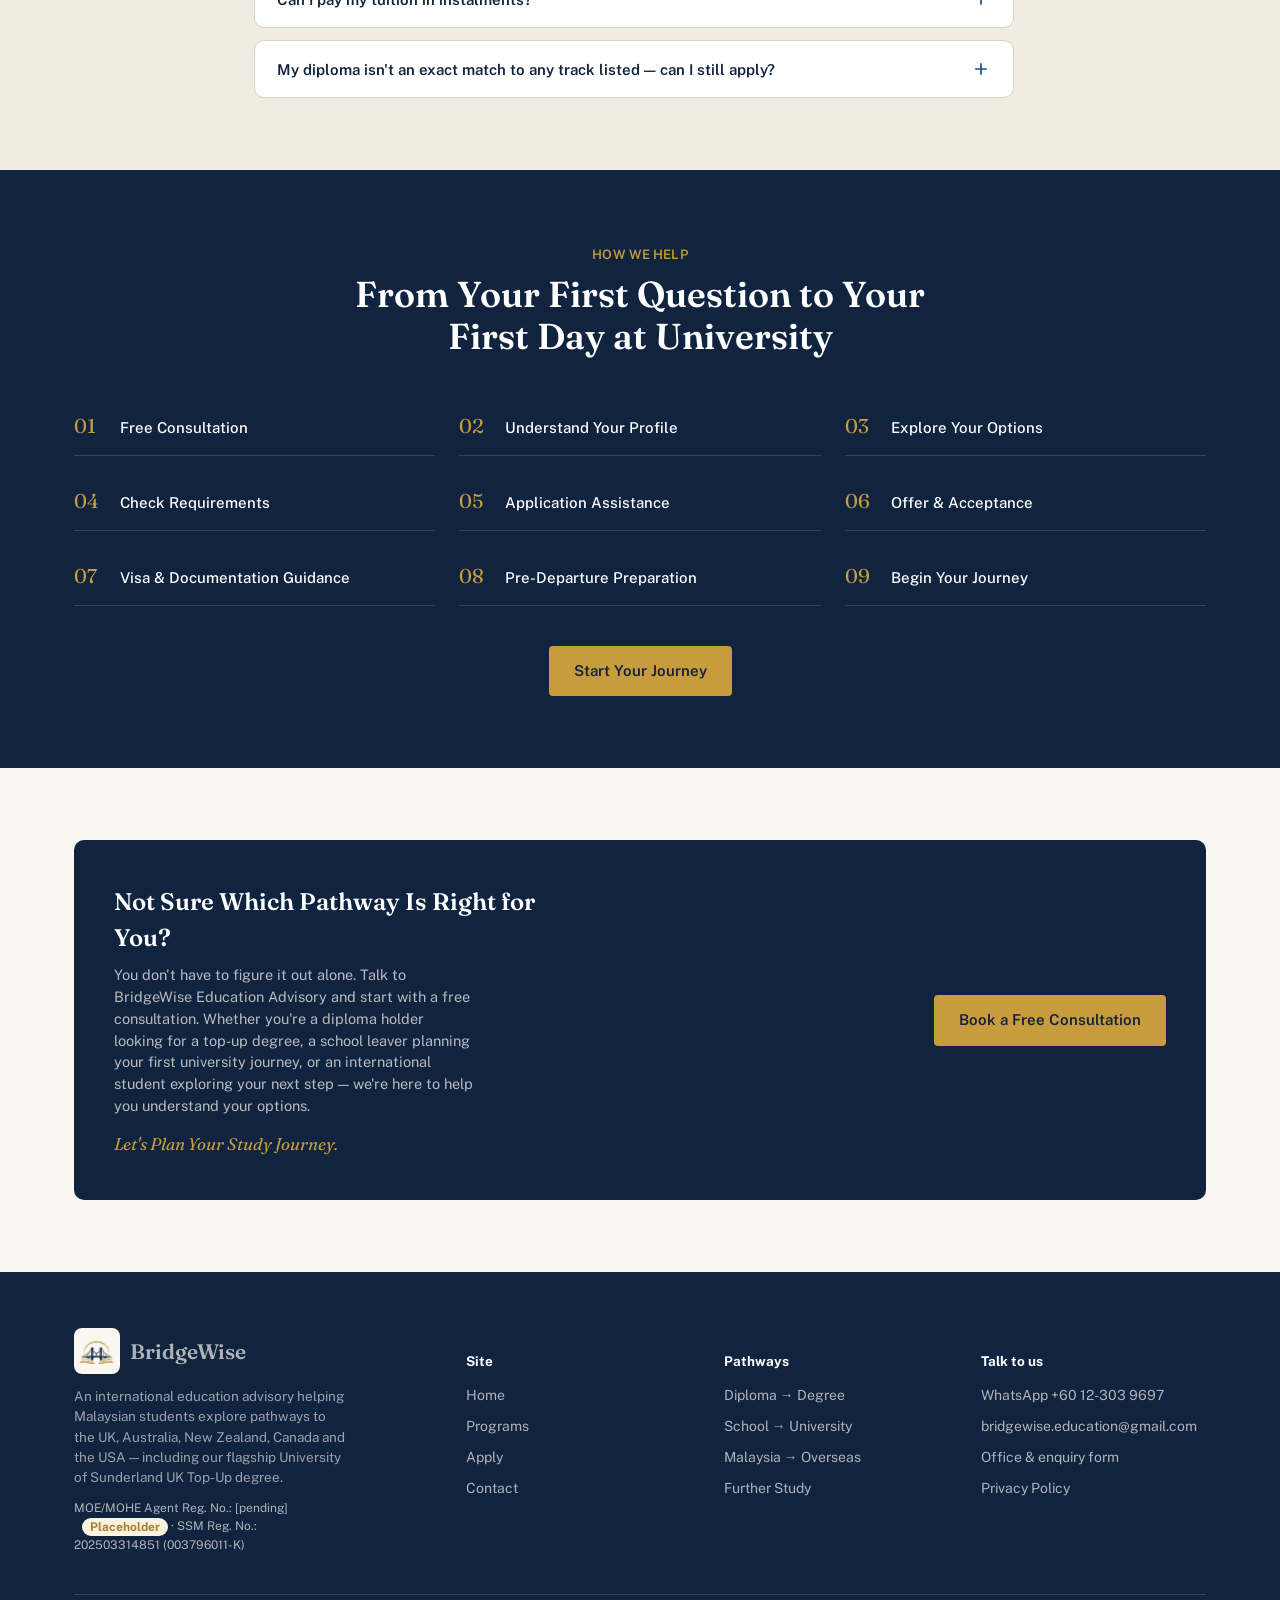
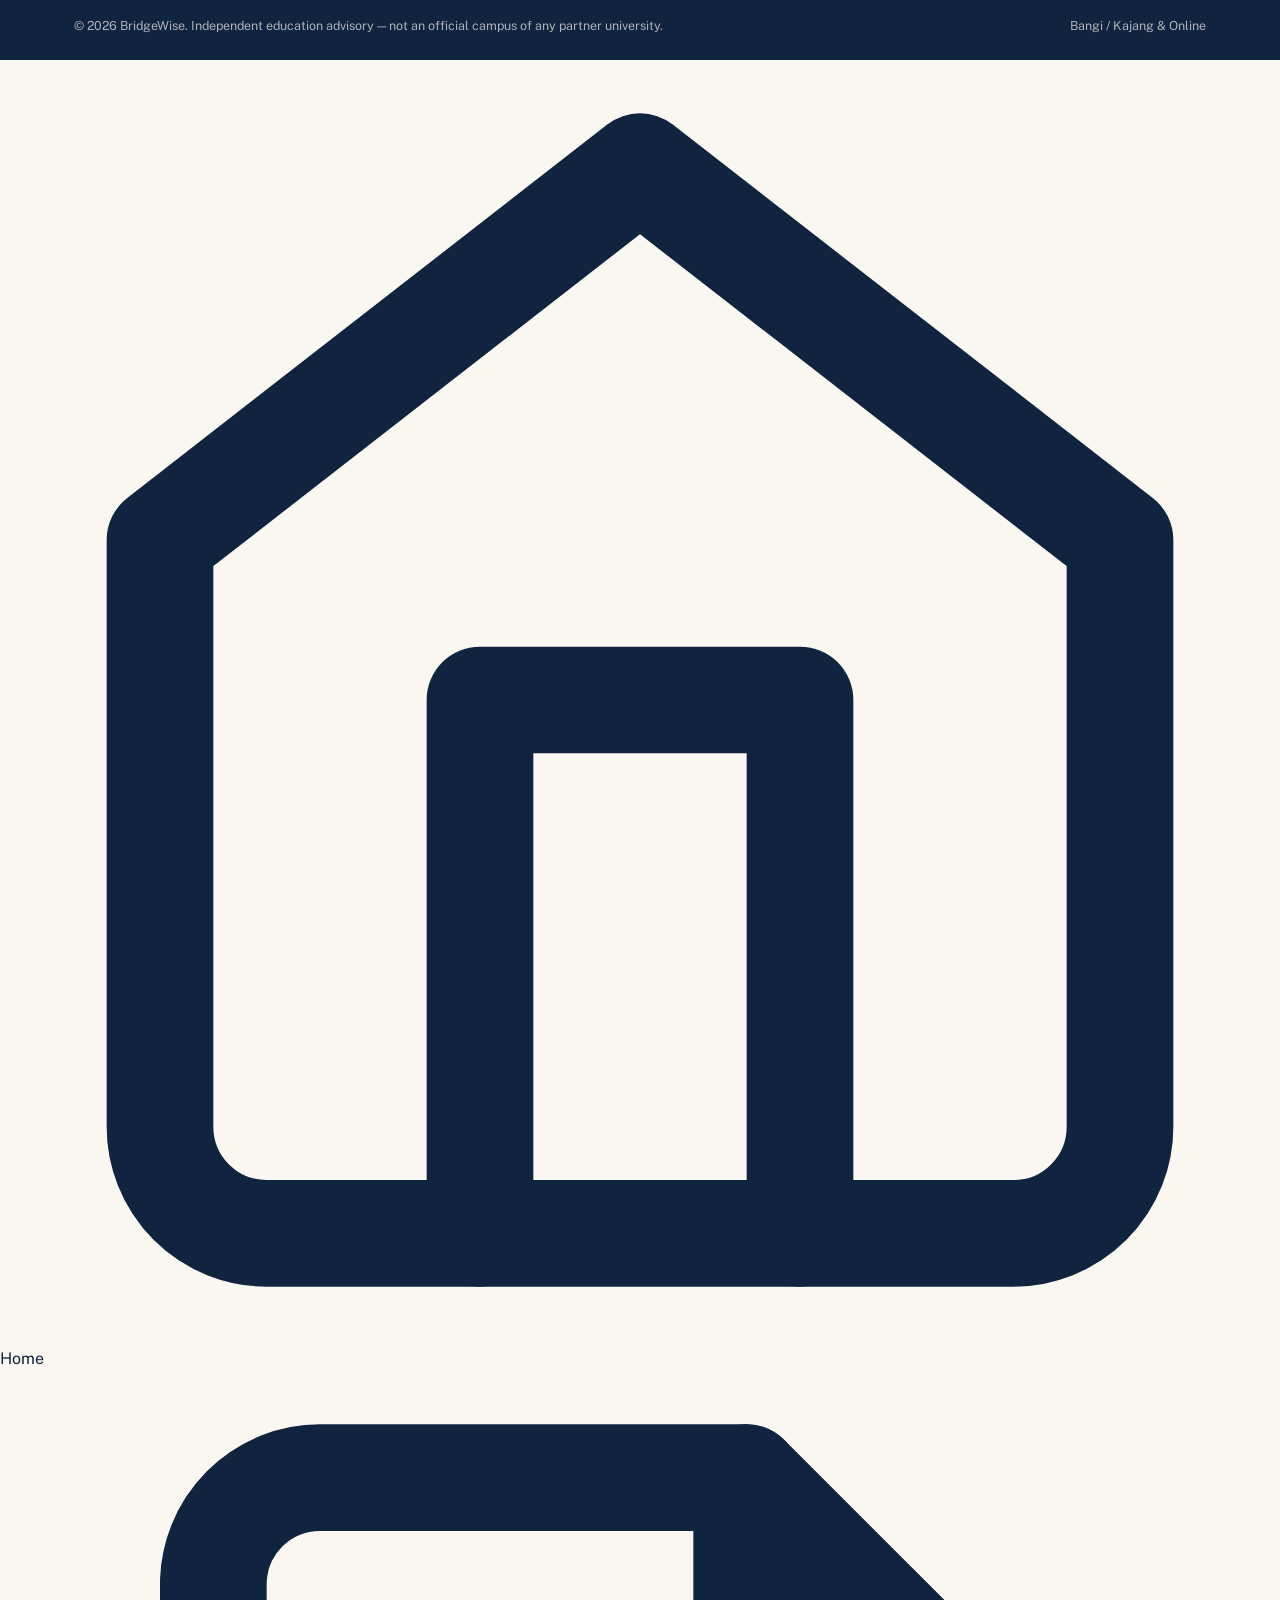
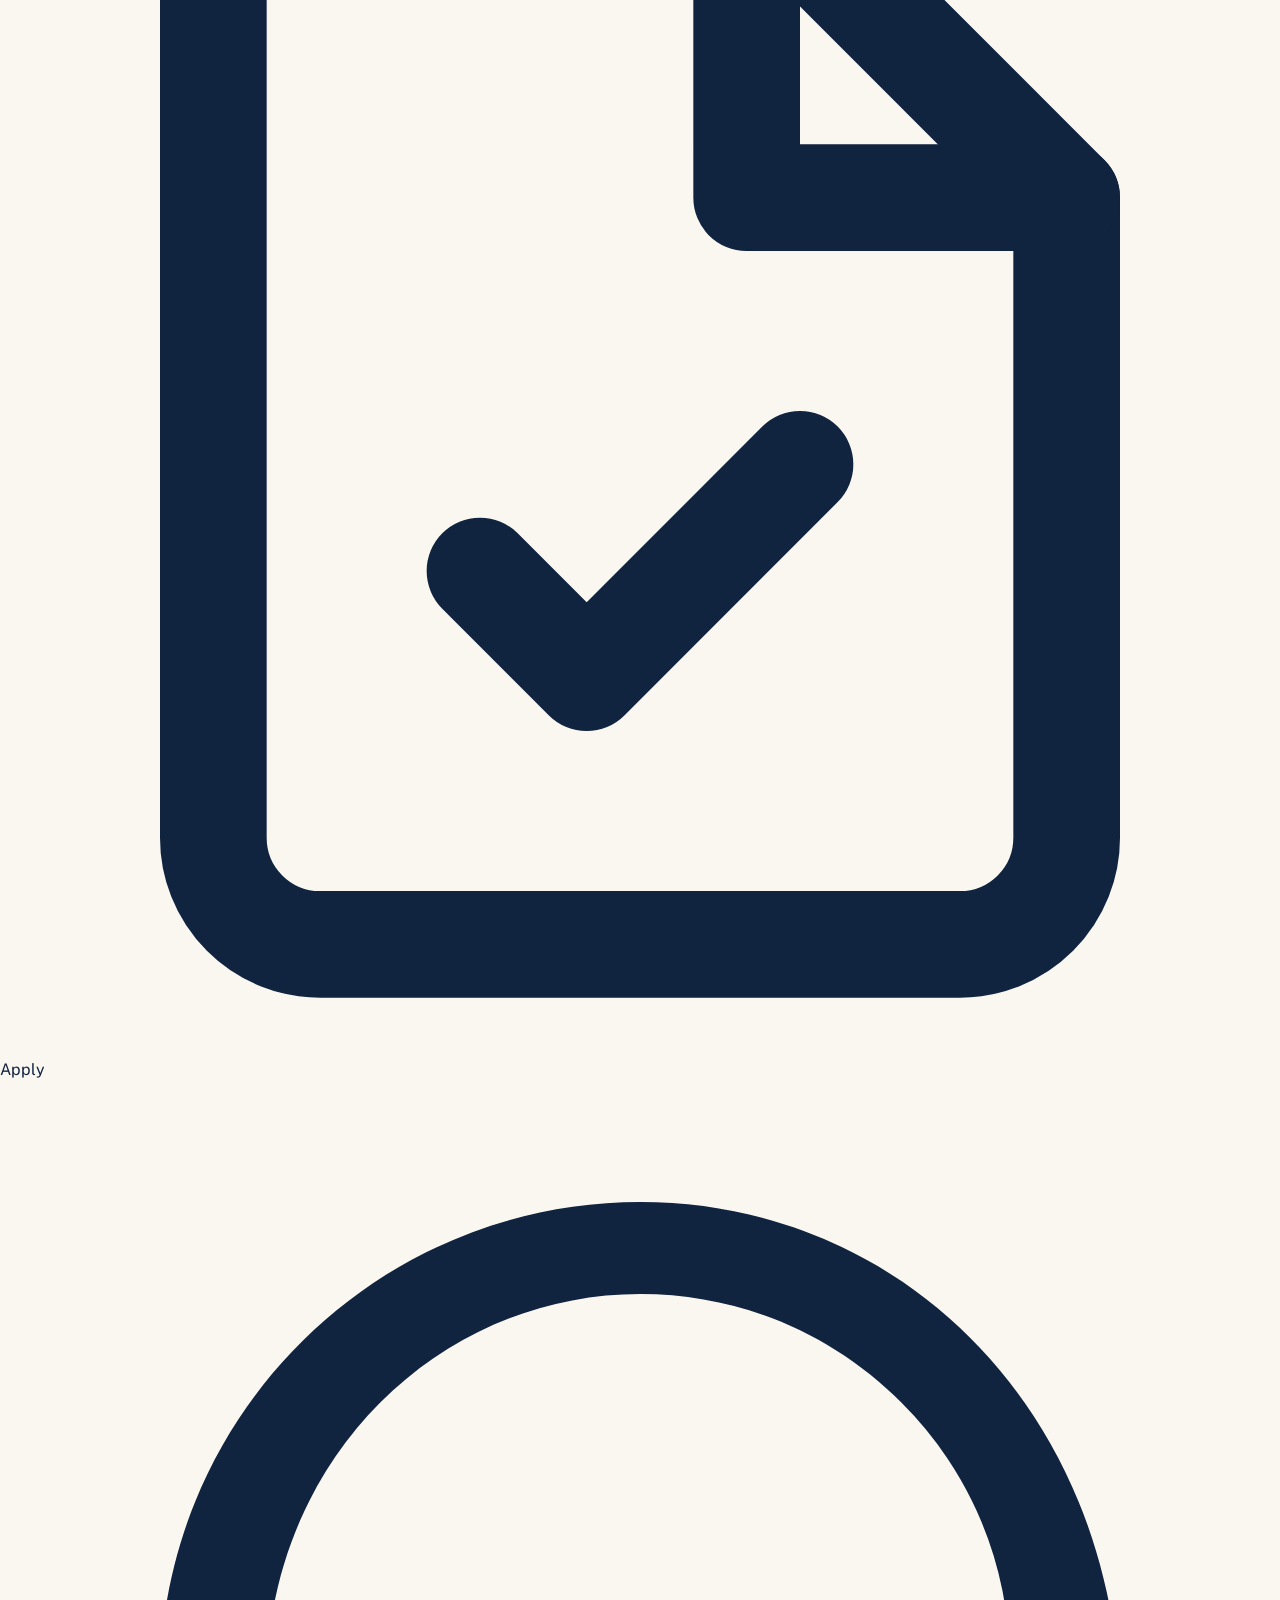
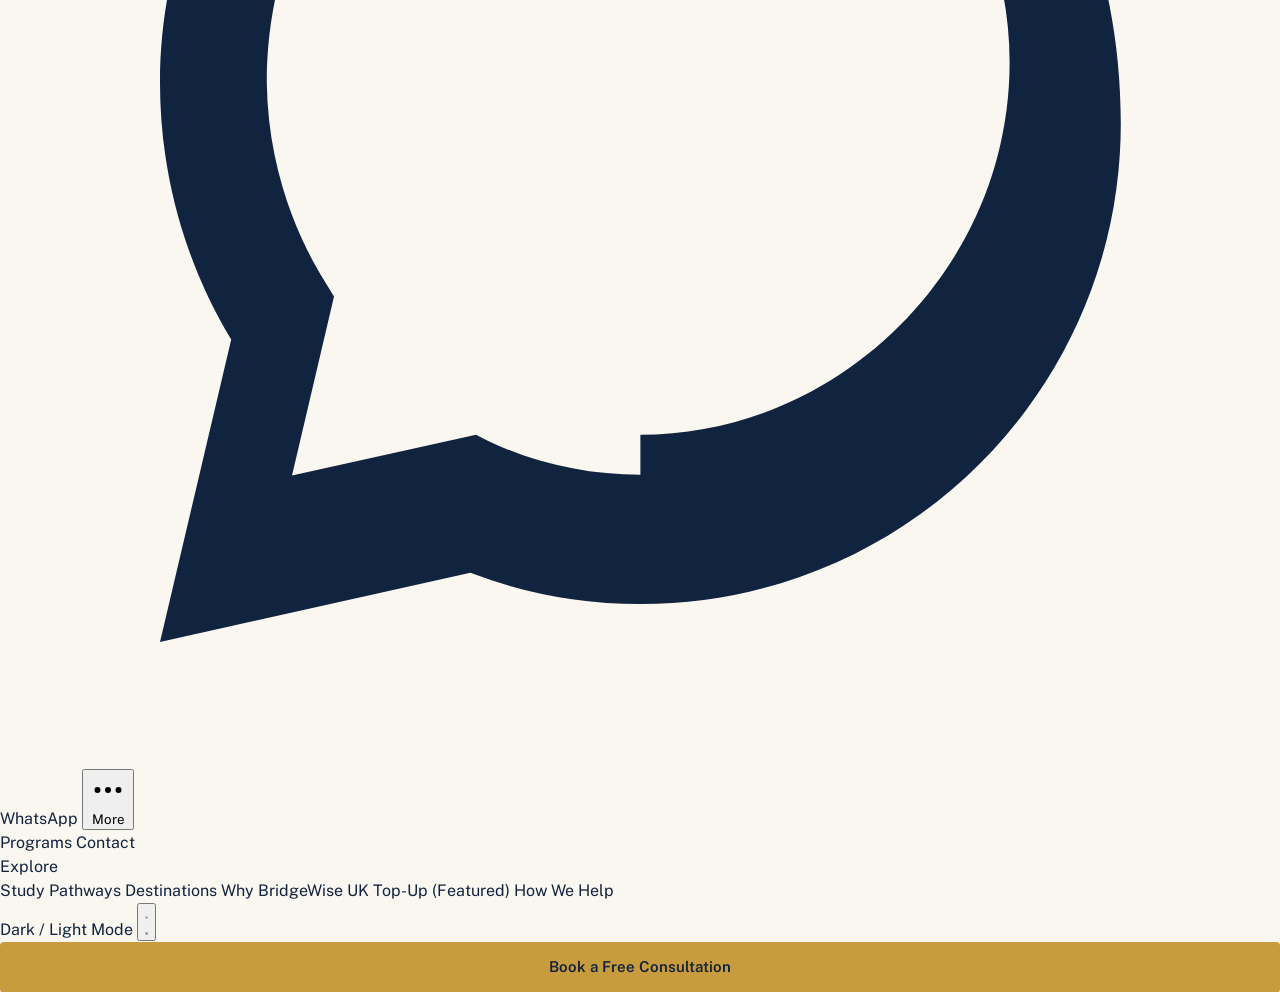
==== commit 56213661: "Add files via upload" ====
--- a/index.html
+++ b/index.html
@@ -21,12 +21,17 @@
 <link rel="preconnect" href="https://fonts.googleapis.com">
 <link rel="preconnect" href="https://fonts.gstatic.com" crossorigin>
 <link rel="stylesheet" href="https://fonts.googleapis.com/css2?family=Fraunces:ital,opsz,wght@0,9..144,400;0,9..144,500;0,9..144,600;0,9..144,700;1,9..144,500&family=Public+Sans:wght@400;500;600;700;800&display=swap">
-<link rel="stylesheet" href="assets/css/style.css?v=3">
+<link rel="stylesheet" href="assets/css/style.css?v=9">
 <link rel="icon" type="image/png" href="assets/img/favicon-32.png">
 <link rel="apple-touch-icon" href="assets/img/apple-touch-icon.png">
 
 <script>
   document.documentElement.classList.add('js');
+  // Apply saved theme before paint, so there is no flash of the wrong theme.
+  try {
+    var savedTheme = localStorage.getItem('bw_theme');
+    if (savedTheme === 'light') document.documentElement.setAttribute('data-theme', 'light');
+  } catch (e) {}
   setTimeout(function(){
     var els = document.querySelectorAll('.reveal');
     for (var i = 0; i < els.length; i++){ els[i].classList.add('in'); }
@@ -106,6 +111,10 @@
     </nav>
     <div class="nav-cta">
       <a href="contact.html" class="btn btn-outline">Book a Free Consultation</a>
+      <button class="theme-toggle" aria-label="Toggle dark/light theme">
+        <svg class="icon-moon" viewBox="0 0 24 24" fill="none" stroke="currentColor" stroke-width="2" stroke-linecap="round" stroke-linejoin="round"><path d="M21 12.79A9 9 0 1 1 11.21 3 7 7 0 0 0 21 12.79z"/></svg>
+        <svg class="icon-sun" viewBox="0 0 24 24" fill="none" stroke="currentColor" stroke-width="2" stroke-linecap="round" stroke-linejoin="round"><circle cx="12" cy="12" r="5"/><path d="M12 1v2M12 21v2M4.22 4.22l1.42 1.42M18.36 18.36l1.42 1.42M1 12h2M21 12h2M4.22 19.78l1.42-1.42M18.36 5.64l1.42-1.42"/></svg>
+      </button>
       <button class="nav-toggle" aria-label="Toggle menu" aria-expanded="false">
         <svg viewBox="0 0 24 24" fill="none" stroke="currentColor" stroke-width="2"><path d="M3 6h18M3 12h18M3 18h18"/></svg>
       </button>
@@ -569,10 +578,10 @@
       <div class="foot-brand">
         <div class="brand">
           <span class="brand-mark-chip"><img src="assets/img/bridgewise-logo.png" alt="BridgeWise" class="brand-mark"></span>
-          <span class="brand-name" style="color:#FAF7F0;">BridgeWise</span>
+          <span class="brand-name" style="color:var(--on-inverse);">BridgeWise</span>
         </div>
         <p>An international education advisory helping Malaysian students explore pathways to the UK, Australia, New Zealand, Canada and the USA &mdash; including our flagship University of Sunderland UK Top-Up degree.</p>
-        <p style="font-size:12px; color:rgba(250,247,240,0.5); margin-top:12px;">MOE/MOHE Agent Reg. No.: [pending] <span class="placeholder-note">Placeholder</span> &middot; SSM Reg. No.: 202503314851 (003796011-K)</p>
+        <p style="font-size:12px; color:var(--on-inverse-softer); margin-top:12px;">MOE/MOHE Agent Reg. No.: [pending] <span class="placeholder-note">Placeholder</span> &middot; SSM Reg. No.: 202503314851 (003796011-K)</p>
       </div>
       <div>
         <h5>Site</h5>
@@ -617,7 +626,48 @@
   <svg viewBox="0 0 32 32" fill="currentColor" aria-hidden="true"><path d="M16.01 3C9.38 3 4 8.38 4 15.01c0 2.35.65 4.55 1.78 6.43L4 29l7.76-1.73a11.9 11.9 0 0 0 4.25.78h.01c6.63 0 12-5.38 12-12.01C28.02 8.38 22.64 3 16.01 3zm0 21.82c-1.34 0-2.65-.29-3.83-.86l-.28-.14-4.6 1.02 1.05-4.48-.18-.29a9.7 9.7 0 0 1-1.5-5.06C6.67 9.53 10.9 5.3 16.01 5.3c2.47 0 4.79.97 6.53 2.72a9.17 9.17 0 0 1 2.7 6.5c0 5.11-4.23 9.3-9.23 9.3zm5.06-6.96c-.28-.14-1.64-.81-1.9-.9-.25-.1-.44-.14-.62.13-.18.28-.72.9-.88 1.08-.16.18-.32.2-.6.07-.28-.14-1.17-.43-2.23-1.37a8.35 8.35 0 0 1-1.54-1.92c-.16-.28-.02-.43.12-.57.13-.13.28-.32.42-.49.14-.16.18-.28.28-.46.09-.18.05-.35-.02-.49-.07-.14-.62-1.5-.85-2.05-.22-.53-.45-.46-.62-.47-.16-.01-.35-.01-.53-.01-.18 0-.49.07-.74.35-.25.28-.97.95-.97 2.31s1 2.68 1.14 2.87c.14.18 1.97 3.01 4.77 4.22.67.29 1.19.46 1.6.59.67.21 1.28.18 1.76.11.54-.08 1.64-.67 1.87-1.32.23-.65.23-1.2.16-1.32-.07-.11-.25-.18-.53-.32z"/></svg>
 </a>
 
-<script src="assets/js/main.js?v=3"></script>
-<script src="assets/js/quiz.js?v=3"></script>
+<nav class="bottom-nav" aria-label="Mobile navigation">
+  <a href="index.html" class="bottom-nav-item" data-page="index.html">
+    <svg viewBox="0 0 24 24" fill="none" stroke="currentColor" stroke-width="2" stroke-linecap="round" stroke-linejoin="round"><path d="M3 9l9-7 9 7v11a2 2 0 0 1-2 2H5a2 2 0 0 1-2-2z"/><path d="M9 22V12h6v10"/></svg>
+    <span>Home</span>
+  </a>
+  <a href="apply.html" class="bottom-nav-item" data-page="apply.html">
+    <svg viewBox="0 0 24 24" fill="none" stroke="currentColor" stroke-width="2" stroke-linecap="round" stroke-linejoin="round"><path d="M14 2H6a2 2 0 0 0-2 2v16a2 2 0 0 0 2 2h12a2 2 0 0 0 2-2V8z"/><path d="M14 2v6h6M9 15l2 2 4-4"/></svg>
+    <span>Apply</span>
+  </a>
+  <a href="#" class="bottom-nav-item" data-wa data-wa-msg="Hi BridgeWise, I'd like to find out more.">
+    <svg viewBox="0 0 32 32" fill="currentColor" aria-hidden="true"><path d="M16.01 3C9.38 3 4 8.38 4 15.01c0 2.35.65 4.55 1.78 6.43L4 29l7.76-1.73a11.9 11.9 0 0 0 4.25.78h.01c6.63 0 12-5.38 12-12.01C28.02 8.38 22.64 3 16.01 3zm0 21.82c-1.34 0-2.65-.29-3.83-.86l-.28-.14-4.6 1.02 1.05-4.48-.18-.29a9.7 9.7 0 0 1-1.5-5.06C6.67 9.53 10.9 5.3 16.01 5.3c2.47 0 4.79.97 6.53 2.72a9.17 9.17 0 0 1 2.7 6.5c0 5.11-4.23 9.3-9.23 9.3z"/></svg>
+    <span>WhatsApp</span>
+  </a>
+  <button type="button" class="bottom-nav-item" id="more-tab-toggle">
+    <svg viewBox="0 0 24 24" fill="none" stroke="currentColor" stroke-width="2" stroke-linecap="round" stroke-linejoin="round"><circle cx="12" cy="12" r="1"/><circle cx="19" cy="12" r="1"/><circle cx="5" cy="12" r="1"/></svg>
+    <span>More</span>
+  </button>
+</nav>
+
+<div class="more-sheet-backdrop" id="more-sheet-backdrop"></div>
+<div class="more-sheet" id="more-sheet">
+  <div class="more-sheet-handle"></div>
+  <a href="programs.html">Programs</a>
+  <a href="contact.html">Contact</a>
+  <div class="more-sheet-label">Explore</div>
+  <a href="index.html#pathways">Study Pathways</a>
+  <a href="index.html#destinations">Destinations</a>
+  <a href="index.html#why-bridgewise">Why BridgeWise</a>
+  <a href="index.html#featured-pathway">UK Top-Up (Featured)</a>
+  <a href="index.html#how-we-help">How We Help</a>
+  <div class="more-sheet-divider"></div>
+  <div class="more-sheet-theme-row">
+    <span>Dark / Light Mode</span>
+    <button class="theme-toggle" aria-label="Toggle dark/light theme">
+      <svg class="icon-moon" viewBox="0 0 24 24" fill="none" stroke="currentColor" stroke-width="2" stroke-linecap="round" stroke-linejoin="round"><path d="M21 12.79A9 9 0 1 1 11.21 3 7 7 0 0 0 21 12.79z"/></svg>
+      <svg class="icon-sun" viewBox="0 0 24 24" fill="none" stroke="currentColor" stroke-width="2" stroke-linecap="round" stroke-linejoin="round"><circle cx="12" cy="12" r="5"/><path d="M12 1v2M12 21v2M4.22 4.22l1.42 1.42M18.36 18.36l1.42 1.42M1 12h2M21 12h2M4.22 19.78l1.42-1.42M18.36 5.64l1.42-1.42"/></svg>
+    </button>
+  </div>
+  <a href="contact.html" class="btn btn-gold btn-block">Book a Free Consultation</a>
+</div>
+
+<script src="assets/js/main.js?v=9"></script>
+<script src="assets/js/quiz.js?v=9"></script>
 </body>
 </html>
--- a/assets/css/style.css
+++ b/assets/css/style.css
@@ -0,0 +1,1407 @@
+/* =========================================================
+   Bridge Wise — Design System
+   Palette: Ink Navy / Bridge Blue / Signal Gold / Warm Paper
+   Type: Fraunces (display, editorial serif) + Public Sans (body/UI)
+   Fonts loaded via <link> tags in <head>, not @import — @import is
+   render-blocking and can cause a flash of oddly-scaled layout on
+   slower mobile connections while it resolves.
+   ========================================================= */
+
+:root{
+  /* Color tokens */
+  --ink:        #10233F;   /* primary navy — headers, nav, footer */
+  --bridge:     #1D4E89;   /* secondary blue — links, mid accents */
+  --gold:       #C89B3C;   /* signal gold — scholarship, CTAs */
+  --gold-deep:  #A87F2C;
+  --paper:      #FAF7F0;   /* warm background, not pure white */
+  --paper-dim:  #F1ECE1;
+  --slate:      #57616F;   /* secondary body text */
+  --line:       #DAD3C3;   /* hairline borders on paper */
+  --line-navy:  rgba(255,255,255,0.14);
+  --white:      #FFFFFF;
+  --earn:       #2F6E52;   /* commission / money-earned green, sparing use */
+
+  --radius-s: 4px;
+  --radius-m: 10px;
+
+  --font-display: 'Fraunces', 'Iowan Old Style', serif;
+  --font-body: 'Public Sans', -apple-system, BlinkMacSystemFont, 'Segoe UI', sans-serif;
+
+  --maxw: 1180px;
+}
+
+*, *::before, *::after{ box-sizing: border-box; }
+html{ scroll-behavior: smooth; }
+body{
+  margin: 0;
+  font-family: var(--font-body);
+  color: var(--ink);
+  background: var(--paper);
+  line-height: 1.5;
+  -webkit-font-smoothing: antialiased;
+}
+
+img{ max-width: 100%; display: block; }
+a{ color: inherit; text-decoration: none; }
+ul{ margin: 0; padding: 0; list-style: none; }
+button{ font-family: inherit; cursor: pointer; }
+h1,h2,h3,h4{ font-family: var(--font-display); margin: 0; font-weight: 600; color: var(--ink); }
+p{ margin: 0; }
+
+@media (prefers-reduced-motion: reduce){
+  *{ animation-duration: 0.01ms !important; animation-iteration-count: 1 !important; transition-duration: 0.01ms !important; scroll-behavior: auto !important; }
+}
+
+:focus-visible{
+  outline: 2px solid var(--gold);
+  outline-offset: 2px;
+}
+
+.wrap{
+  max-width: var(--maxw);
+  margin: 0 auto;
+  padding: 0 24px;
+}
+
+.eyebrow{ /* used sparingly, only for genuine section labels, not decoration */
+  font-size: 13px;
+  color: var(--bridge);
+  font-weight: 600;
+  letter-spacing: 0.01em;
+}
+
+/* ---------- Buttons ---------- */
+.btn{
+  display: inline-flex;
+  align-items: center;
+  gap: 8px;
+  padding: 13px 24px;
+  border-radius: var(--radius-s);
+  font-weight: 600;
+  font-size: 15px;
+  border: 1.5px solid transparent;
+  transition: transform .15s ease, background .2s ease, border-color .2s ease, box-shadow .2s ease;
+  white-space: nowrap;
+}
+.btn:active{ transform: translateY(1px); }
+.btn-gold:hover, .btn-navy:hover{ transform: translateY(-2px); box-shadow: 0 10px 22px rgba(16,35,63,0.16); }
+.btn-gold:active, .btn-navy:active{ transform: translateY(0); box-shadow: none; }
+.btn-gold{ background: var(--gold); color: var(--ink); }
+.btn-gold:hover{ background: var(--gold-deep); }
+.btn-navy{ background: var(--ink); color: var(--paper); }
+.btn-navy:hover{ background: #0A1728; }
+.btn-outline{ background: transparent; color: var(--ink); border-color: var(--ink); }
+.btn-outline:hover{ background: var(--ink); color: var(--paper); }
+.btn-outline-light{ background: transparent; color: var(--white); border-color: var(--line-navy); }
+.btn-outline-light:hover{ border-color: var(--white); }
+.btn-wa{ background: #1E8F5A; color: var(--white); }
+.btn-wa:hover{ background: #197A4C; }
+.btn-block{ width: 100%; justify-content: center; }
+
+/* ---------- Top bar (utility strip) ---------- */
+.topbar{
+  background: var(--ink);
+  color: rgba(250,247,240,0.85);
+  font-size: 13px;
+}
+.topbar .wrap{
+  display: flex;
+  align-items: center;
+  justify-content: space-between;
+  padding-top: 8px;
+  padding-bottom: 8px;
+  gap: 16px;
+}
+.topbar a{ color: var(--gold); font-weight: 600; }
+.topbar-item{ display: flex; align-items: center; gap: 6px; }
+
+@media (max-width: 640px){
+  .topbar .wrap{ justify-content: center; }
+  .topbar-item:nth-child(2){ display: none; }
+}
+
+/* ---------- Nav ---------- */
+.nav{
+  background: var(--paper);
+  border-bottom: 1px solid var(--line);
+  position: sticky;
+  top: 0;
+  z-index: 50;
+}
+.nav .wrap{
+  display: flex;
+  align-items: center;
+  justify-content: space-between;
+  padding-top: 14px;
+  padding-bottom: 14px;
+}
+.brand{
+  display: flex;
+  align-items: center;
+  gap: 10px;
+}
+.brand-mark{
+  width: 38px; height: 38px;
+  flex-shrink: 0;
+  object-fit: contain;
+}
+.brand-mark-chip{
+  display: inline-flex;
+  align-items: center;
+  justify-content: center;
+  width: 46px; height: 46px;
+  border-radius: 8px;
+  background: var(--paper);
+  padding: 5px;
+  flex-shrink: 0;
+}
+.brand-mark-chip .brand-mark{ width: 100%; height: 100%; }
+.brand-name{
+  font-family: var(--font-display);
+  font-size: 21px;
+  font-weight: 600;
+  color: var(--ink);
+  line-height: 1;
+}
+.brand-tag{
+  display: block;
+  font-family: var(--font-body);
+  font-size: 10.5px;
+  color: var(--slate);
+  font-weight: 500;
+  margin-top: 2px;
+}
+.nav-links{
+  display: flex;
+  align-items: center;
+  gap: 30px;
+}
+.nav-links a{
+  font-size: 15px;
+  font-weight: 500;
+  color: var(--ink);
+  padding: 6px 0;
+  border-bottom: 2px solid transparent;
+}
+.nav-links a:hover, .nav-links a[aria-current="page"]{
+  border-bottom-color: var(--gold);
+}
+.nav-cta{ display: flex; align-items: center; gap: 10px; }
+.nav-toggle{
+  display: none;
+  background: none; border: none;
+  padding: 8px;
+}
+.nav-toggle svg{ width: 24px; height: 24px; }
+
+@media (max-width: 900px){
+  .nav-links{
+    position: absolute;
+    top: 100%; left: 0; right: 0;
+    background: var(--paper);
+    border-bottom: 1px solid var(--line);
+    flex-direction: column;
+    align-items: flex-start;
+    padding: 8px 24px 20px;
+    gap: 4px;
+    display: none;
+  }
+  .nav-links.open{ display: flex; }
+  .nav-links a{ width: 100%; padding: 10px 0; border-bottom: 1px solid var(--line); }
+  .nav-toggle{ display: inline-flex; }
+  .nav-cta .btn-outline{ display: none; }
+}
+
+/* ---------- Hero (dual conversion) ---------- */
+.hero{
+  background: var(--ink);
+  color: var(--paper);
+  position: relative;
+  overflow: hidden;
+}
+.hero-top{
+  padding: 64px 0 48px;
+  position: relative;
+  z-index: 2;
+}
+.hero-top .wrap{ max-width: 760px; }
+.hero-kicker{
+  display: inline-flex;
+  align-items: center;
+  gap: 8px;
+  background: rgba(200,155,60,0.14);
+  border: 1px solid rgba(200,155,60,0.4);
+  color: var(--gold);
+  padding: 6px 12px;
+  border-radius: 100px;
+  font-size: 13px;
+  font-weight: 600;
+  margin-bottom: 22px;
+}
+.hero h1{
+  font-size: clamp(32px, 4.6vw, 52px);
+  line-height: 1.08;
+  color: var(--white);
+  max-width: 15ch;
+}
+.hero h1 em{
+  font-style: italic;
+  color: var(--gold);
+}
+.hero-sub{
+  margin-top: 20px;
+  font-size: 17px;
+  color: rgba(250,247,240,0.78);
+  max-width: 52ch;
+}
+
+.hero-split{
+  position: relative;
+  z-index: 2;
+  border-top: 1px solid var(--line-navy);
+}
+.hero-split .wrap{
+  display: grid;
+  grid-template-columns: 1fr 1fr;
+  gap: 0;
+}
+.hero-panel{
+  padding: 34px 30px;
+  border-right: 1px solid var(--line-navy);
+}
+.hero-split .wrap > .hero-panel:last-child{ border-right: none; }
+.hero-panel-label{
+  font-size: 12.5px;
+  font-weight: 700;
+  letter-spacing: 0.02em;
+  color: var(--gold);
+  margin-bottom: 8px;
+  display: block;
+}
+.hero-panel h3{
+  color: var(--white);
+  font-size: 22px;
+  margin-bottom: 8px;
+}
+.hero-panel p{
+  color: rgba(250,247,240,0.72);
+  font-size: 14.5px;
+  margin-bottom: 18px;
+  max-width: 42ch;
+}
+@media (max-width: 760px){
+  .hero-split .wrap{ grid-template-columns: 1fr; }
+  .hero-panel{ border-right: none; border-bottom: 1px solid var(--line-navy); }
+}
+
+/* Bridge path decoration */
+.bridge-path{
+  position: absolute;
+  inset: 0;
+  z-index: 1;
+  opacity: 0.5;
+  pointer-events: none;
+}
+
+/* ---------- Value strip ---------- */
+.value-strip{
+  background: var(--paper-dim);
+  border-bottom: 1px solid var(--line);
+}
+.value-grid{
+  display: grid;
+  grid-template-columns: repeat(4, 1fr);
+  gap: 0;
+}
+.value-item{
+  padding: 26px 22px;
+  border-right: 1px solid var(--line);
+}
+.value-grid .value-item:last-child{ border-right: none; }
+.value-item .num{
+  font-family: var(--font-display);
+  font-size: 26px;
+  color: var(--bridge);
+  display: block;
+  margin-bottom: 4px;
+}
+.value-item .label{
+  font-size: 13.5px;
+  color: var(--slate);
+  font-weight: 500;
+  line-height: 1.4;
+}
+@media (max-width: 900px){
+  .value-grid{ grid-template-columns: repeat(2, 1fr); }
+  .value-item:nth-child(2){ border-right: none; }
+  .value-item{ border-bottom: 1px solid var(--line); }
+}
+
+/* ---------- Section shell ---------- */
+section{ padding: 72px 0; }
+.section-head{
+  max-width: 640px;
+  margin-bottom: 40px;
+}
+.section-head h2{
+  font-size: clamp(26px, 3vw, 36px);
+  line-height: 1.15;
+}
+.section-head p{
+  margin-top: 12px;
+  color: var(--slate);
+  font-size: 16px;
+}
+.section-alt{ background: var(--paper-dim); }
+.section-navy{ background: var(--ink); color: var(--paper); }
+.section-navy h2, .section-navy h3{ color: var(--white); }
+.section-navy .section-head p{ color: rgba(250,247,240,0.7); }
+
+/* ---------- Program grid ---------- */
+.track-grid{
+  display: grid;
+  grid-template-columns: repeat(3, 1fr);
+  gap: 18px;
+}
+.track-card{
+  background: var(--white);
+  border: 1px solid var(--line);
+  border-radius: var(--radius-m);
+  padding: 26px 22px;
+  transition: border-color .2s ease, transform .2s ease;
+}
+.track-card:hover{ border-color: var(--gold); transform: translateY(-3px); }
+.track-icon{
+  width: 42px; height: 42px;
+  margin-bottom: 16px;
+  color: var(--bridge);
+}
+.track-card h3{ font-size: 18px; margin-bottom: 8px; }
+.track-card p{ color: var(--slate); font-size: 14px; margin-bottom: 14px; }
+.track-card .track-link{
+  font-size: 13.5px;
+  font-weight: 600;
+  color: var(--bridge);
+}
+@media (max-width: 900px){ .track-grid{ grid-template-columns: repeat(2, 1fr); } }
+@media (max-width: 600px){ .track-grid{ grid-template-columns: 1fr; } }
+
+/* ---------- Journey / bridge timeline ---------- */
+.journey{
+  display: grid;
+  grid-template-columns: repeat(3, 1fr);
+  gap: 0;
+  position: relative;
+  margin-top: 20px;
+}
+.journey::before{
+  content: "";
+  position: absolute;
+  top: 27px; left: 8%; right: 8%;
+  height: 2px;
+  background: repeating-linear-gradient(90deg, var(--gold) 0 10px, transparent 10px 18px);
+}
+.journey-step{
+  position: relative;
+  padding: 0 20px;
+  text-align: left;
+}
+.journey-step .dot{
+  width: 56px; height: 56px;
+  border-radius: 50%;
+  background: var(--ink);
+  color: var(--gold);
+  display: flex;
+  align-items: center;
+  justify-content: center;
+  font-family: var(--font-display);
+  font-size: 20px;
+  margin-bottom: 18px;
+  position: relative;
+  z-index: 2;
+  border: 3px solid var(--paper);
+}
+.journey-step h4{ font-size: 17px; margin-bottom: 6px; }
+.journey-step p{ color: var(--slate); font-size: 14px; }
+@media (max-width: 760px){
+  .journey{ grid-template-columns: 1fr; gap: 28px; }
+  .journey::before{ display: none; }
+}
+
+/* ---------- Testimonials ---------- */
+.testi-grid{
+  display: grid;
+  grid-template-columns: repeat(3, 1fr);
+  gap: 20px;
+}
+.testi-card{
+  background: var(--white);
+  border: 1px solid var(--line);
+  border-radius: var(--radius-m);
+  padding: 26px;
+}
+.testi-quote{
+  font-family: var(--font-display);
+  font-size: 16.5px;
+  line-height: 1.5;
+  color: var(--ink);
+  margin-bottom: 20px;
+}
+.testi-person{
+  display: flex;
+  align-items: center;
+  gap: 12px;
+}
+.testi-person img{
+  width: 48px; height: 48px;
+  border-radius: 50%;
+  object-fit: cover;
+}
+.testi-name{ font-weight: 700; font-size: 14.5px; }
+.testi-role{ font-size: 12.5px; color: var(--slate); }
+@media (max-width: 900px){ .testi-grid{ grid-template-columns: 1fr; } }
+
+/* ---------- Agent teaser band ---------- */
+.agent-band{
+  background: var(--ink);
+  color: var(--paper);
+  border-radius: var(--radius-m);
+  padding: 44px 40px;
+  display: flex;
+  align-items: center;
+  justify-content: space-between;
+  gap: 30px;
+}
+.agent-band h3{ color: var(--white); font-size: 24px; max-width: 30ch; }
+.agent-band p{ color: rgba(250,247,240,0.72); margin-top: 8px; max-width: 40ch; font-size: 14.5px; }
+.agent-band-cta{ flex-shrink: 0; }
+@media (max-width: 760px){
+  .agent-band{ flex-direction: column; align-items: flex-start; padding: 32px 26px; }
+}
+
+/* ---------- Footer ---------- */
+footer{
+  background: var(--ink);
+  color: rgba(250,247,240,0.68);
+  padding: 56px 0 24px;
+  font-size: 14px;
+}
+.foot-grid{
+  display: grid;
+  grid-template-columns: 1.6fr 1fr 1fr 1fr;
+  gap: 32px;
+  padding-bottom: 40px;
+  border-bottom: 1px solid var(--line-navy);
+}
+.foot-grid h5{
+  color: var(--white);
+  font-family: var(--font-body);
+  font-size: 13.5px;
+  font-weight: 700;
+  margin-bottom: 14px;
+}
+.foot-grid li{ margin-bottom: 10px; }
+.foot-grid a:hover{ color: var(--gold); }
+.foot-brand p{ margin-top: 12px; max-width: 34ch; font-size: 13.5px; color: rgba(250,247,240,0.6); }
+.foot-bottom{
+  display: flex;
+  justify-content: space-between;
+  align-items: center;
+  padding-top: 22px;
+  font-size: 12.5px;
+  flex-wrap: wrap;
+  gap: 10px;
+}
+@media (max-width: 800px){ .foot-grid{ grid-template-columns: 1fr 1fr; } }
+@media (max-width: 500px){ .foot-grid{ grid-template-columns: 1fr; } }
+
+/* ---------- WhatsApp floating button ---------- */
+.wa-float{
+  position: fixed;
+  bottom: 22px; right: 22px;
+  z-index: 60;
+  background: #1E8F5A;
+  color: #fff;
+  width: 56px; height: 56px;
+  border-radius: 50%;
+  display: flex;
+  align-items: center;
+  justify-content: center;
+  box-shadow: 0 6px 18px rgba(0,0,0,0.25);
+  transition: transform .15s ease;
+}
+.wa-float:hover{ transform: scale(1.06); }
+.wa-float svg{ width: 28px; height: 28px; }
+
+/* ---------- Page header (interior pages) ---------- */
+.page-header{
+  background: var(--ink);
+  color: var(--white);
+  padding: 46px 0 40px;
+}
+.page-header h1{ color: var(--white); font-size: clamp(28px, 4vw, 40px); max-width: 20ch; }
+.page-header p{ color: rgba(250,247,240,0.75); margin-top: 12px; max-width: 56ch; font-size: 15.5px; }
+.breadcrumb{ font-size: 13px; color: rgba(250,247,240,0.55); margin-bottom: 16px; }
+.breadcrumb a{ color: var(--gold); }
+
+/* ---------- Cards / info boxes ---------- */
+.card{
+  background: var(--white);
+  border: 1px solid var(--line);
+  border-radius: var(--radius-m);
+  padding: 26px;
+}
+.callout{
+  background: #FBF3E1;
+  border: 1px solid #EAD9A9;
+  border-radius: var(--radius-m);
+  padding: 22px 24px;
+}
+.callout h4{ font-size: 16px; margin-bottom: 6px; color: #8B6314; }
+.callout p{ font-size: 14.5px; color: var(--ink); }
+
+/* ---------- Tables ---------- */
+.table-wrap{ overflow-x: auto; border: 1px solid var(--line); border-radius: var(--radius-m); }
+table{ width: 100%; border-collapse: collapse; font-size: 14.5px; min-width: 560px; }
+thead th{
+  background: var(--ink);
+  color: var(--white);
+  text-align: left;
+  padding: 13px 16px;
+  font-weight: 600;
+  font-size: 13.5px;
+}
+tbody td{
+  padding: 13px 16px;
+  border-top: 1px solid var(--line);
+  color: var(--slate);
+}
+tbody tr:nth-child(even){ background: var(--paper-dim); }
+tbody td:first-child{ color: var(--ink); font-weight: 600; }
+
+/* ---------- Forms ---------- */
+.form-card{
+  background: var(--white);
+  border: 1px solid var(--line);
+  border-radius: var(--radius-m);
+  padding: 32px;
+}
+.field{ margin-bottom: 18px; }
+.field label{
+  display: block;
+  font-size: 13.5px;
+  font-weight: 600;
+  margin-bottom: 6px;
+  color: var(--ink);
+}
+.field .hint{ font-size: 12px; color: var(--slate); margin-top: 5px; }
+.field input, .field select, .field textarea{
+  width: 100%;
+  padding: 11px 13px;
+  border: 1.5px solid var(--line);
+  border-radius: var(--radius-s);
+  font-family: inherit;
+  font-size: 14.5px;
+  color: var(--ink);
+  background: var(--paper);
+  transition: border-color .15s ease;
+}
+.field input:focus, .field select:focus, .field textarea:focus{
+  outline: none;
+  border-color: var(--bridge);
+}
+.field-row{ display: grid; grid-template-columns: 1fr 1fr; gap: 16px; }
+@media (max-width: 560px){ .field-row{ grid-template-columns: 1fr; } }
+
+.upload-box{
+  border: 1.5px dashed var(--line);
+  border-radius: var(--radius-m);
+  padding: 26px;
+  text-align: center;
+  background: var(--paper-dim);
+}
+.upload-box p{ font-size: 13.5px; color: var(--slate); margin-top: 8px; }
+.upload-box input[type="file"]{ margin: 0 auto; }
+
+/* Multi-step form */
+.steps-track{
+  display: flex;
+  gap: 8px;
+  margin-bottom: 34px;
+}
+.step-pill{
+  flex: 1;
+  text-align: center;
+  padding: 10px 6px;
+  border-radius: var(--radius-s);
+  background: var(--paper-dim);
+  border: 1.5px solid var(--line);
+  font-size: 12.5px;
+  font-weight: 600;
+  color: var(--slate);
+}
+.step-pill.active{ background: var(--ink); color: var(--white); border-color: var(--ink); }
+.step-pill.done{ background: var(--gold); color: var(--ink); border-color: var(--gold); }
+.form-step{ display: none; }
+.form-step.active{ display: block; }
+.step-nav{ display: flex; justify-content: space-between; margin-top: 26px; gap: 12px; }
+.form-msg{
+  margin-top: 18px;
+  padding: 14px 16px;
+  border-radius: var(--radius-s);
+  font-size: 14px;
+  display: none;
+}
+.form-msg.show{ display: block; }
+.form-msg.success{ background: #E7F3EC; color: var(--earn); border: 1px solid #BFE1CD; }
+.form-msg.error{ background: #FBEAEA; color: #9C3B3B; border: 1px solid #F0C6C6; }
+
+/* ---------- Sidebar / two-col layouts ---------- */
+.split-2{
+  display: grid;
+  grid-template-columns: 1.1fr 0.9fr;
+  gap: 40px;
+  align-items: start;
+}
+@media (max-width: 900px){ .split-2{ grid-template-columns: 1fr; } }
+
+/* ---------- Steps list (workflow) ---------- */
+.workflow{
+  display: grid;
+  grid-template-columns: repeat(3, 1fr);
+  gap: 20px;
+}
+.workflow-step{
+  background: var(--white);
+  border: 1px solid var(--line);
+  border-radius: var(--radius-m);
+  padding: 26px;
+  position: relative;
+}
+.workflow-step .wf-num{
+  font-family: var(--font-display);
+  font-size: 30px;
+  color: var(--gold);
+  margin-bottom: 12px;
+  display: block;
+}
+.workflow-step h4{ font-size: 17px; margin-bottom: 8px; }
+.workflow-step p{ color: var(--slate); font-size: 14px; }
+@media (max-width: 900px){ .workflow{ grid-template-columns: 1fr; } }
+
+/* ---------- Commission strip ---------- */
+.commission-box{
+  background: var(--ink);
+  color: var(--white);
+  border-radius: var(--radius-m);
+  padding: 32px;
+}
+.commission-box h3{ color: var(--white); }
+.commission-box .fine{ font-size: 12.5px; color: rgba(250,247,240,0.55); margin-top: 14px; }
+
+/* ---------- Contact tiles ---------- */
+.contact-tile{
+  display: flex;
+  gap: 16px;
+  padding: 20px 0;
+  border-bottom: 1px solid var(--line);
+}
+.contact-tile:last-child{ border-bottom: none; }
+.contact-tile .ic{
+  width: 40px; height: 40px;
+  flex-shrink: 0;
+  border-radius: 50%;
+  background: var(--paper-dim);
+  color: var(--bridge);
+  display: flex;
+  align-items: center;
+  justify-content: center;
+}
+.contact-tile h4{ font-size: 15px; margin-bottom: 3px; }
+.contact-tile p{ font-size: 14px; color: var(--slate); }
+.contact-tile a{ color: var(--bridge); font-weight: 600; }
+
+.placeholder-note{
+  font-size: 12px;
+  color: var(--gold-deep);
+  background: #FBF3E1;
+  padding: 2px 8px;
+  border-radius: 100px;
+  margin-left: 8px;
+  font-weight: 700;
+  vertical-align: middle;
+}
+
+/* ---------- Back to top ---------- */
+.back-to-top{
+  position: fixed;
+  bottom: 22px; left: 22px;
+  z-index: 60;
+  background: var(--ink);
+  color: var(--gold);
+  width: 46px; height: 46px;
+  border-radius: 50%;
+  display: flex;
+  align-items: center;
+  justify-content: center;
+  border: none;
+  box-shadow: 0 6px 18px rgba(0,0,0,0.22);
+  opacity: 0;
+  transform: translateY(10px);
+  pointer-events: none;
+  transition: opacity .2s ease, transform .2s ease, background .2s ease;
+}
+.back-to-top.visible{
+  opacity: 1;
+  transform: translateY(0);
+  pointer-events: auto;
+}
+.back-to-top:hover{ background: #0A1728; }
+.back-to-top svg{ width: 20px; height: 20px; }
+
+/* ---------- Who it's for ---------- */
+.fit-grid{
+  display: grid;
+  grid-template-columns: repeat(2, 1fr);
+  gap: 14px;
+}
+.fit-item{
+  display: flex;
+  gap: 14px;
+  align-items: flex-start;
+  background: var(--white);
+  border: 1px solid var(--line);
+  border-radius: var(--radius-m);
+  padding: 20px;
+}
+.fit-item .tick{
+  width: 26px; height: 26px;
+  flex-shrink: 0;
+  border-radius: 50%;
+  background: var(--paper-dim);
+  color: var(--bridge);
+  display: flex;
+  align-items: center;
+  justify-content: center;
+}
+.fit-item p{ font-size: 14.5px; color: var(--slate); }
+@media (max-width: 700px){ .fit-grid{ grid-template-columns: 1fr; } }
+
+/* ---------- Route comparison ---------- */
+.compare-grid{
+  display: grid;
+  grid-template-columns: 1fr 1fr;
+  gap: 20px;
+}
+.compare-card{
+  border-radius: var(--radius-m);
+  padding: 30px 26px;
+  border: 1.5px solid var(--line);
+}
+.compare-card.highlight{
+  background: var(--ink);
+  border-color: var(--ink);
+}
+.compare-card h4{ font-size: 18px; margin-bottom: 4px; }
+.compare-card.highlight h4{ color: var(--white); }
+.compare-card .compare-tag{
+  font-size: 12.5px;
+  font-weight: 700;
+  color: var(--slate);
+  margin-bottom: 10px;
+  display: block;
+}
+.compare-card.highlight .compare-tag{ color: var(--gold); }
+.compare-card ul{ margin-top: 16px; display: flex; flex-direction: column; gap: 11px; }
+.compare-card li{
+  font-size: 14px;
+  display: flex;
+  gap: 10px;
+  color: var(--slate);
+}
+.compare-card.highlight li{ color: rgba(250,247,240,0.82); }
+.compare-card li svg{ flex-shrink: 0; margin-top: 2px; width: 16px; height: 16px; }
+@media (max-width: 760px){ .compare-grid{ grid-template-columns: 1fr; } }
+
+/* ---------- Extended timeline (6 steps, 2 rows) ---------- */
+.timeline-grid{
+  display: grid;
+  grid-template-columns: repeat(3, 1fr);
+  gap: 22px 18px;
+  margin-top: 20px;
+}
+.timeline-item{
+  background: var(--white);
+  border: 1px solid var(--line);
+  border-radius: var(--radius-m);
+  padding: 22px;
+}
+.timeline-item .t-num{
+  font-family: var(--font-display);
+  color: var(--gold-deep);
+  font-size: 13px;
+  font-weight: 700;
+  margin-bottom: 10px;
+  display: block;
+}
+.timeline-item h4{ font-size: 16px; margin-bottom: 6px; }
+.timeline-item p{ font-size: 13.5px; color: var(--slate); }
+@media (max-width: 900px){ .timeline-grid{ grid-template-columns: repeat(2, 1fr); } }
+@media (max-width: 560px){ .timeline-grid{ grid-template-columns: 1fr; } }
+
+/* ---------- FAQ accordion ---------- */
+.faq-list{ display: flex; flex-direction: column; gap: 12px; max-width: 760px; }
+.faq-item{
+  background: var(--white);
+  border: 1px solid var(--line);
+  border-radius: var(--radius-m);
+  overflow: hidden;
+}
+.faq-item summary{
+  padding: 18px 22px;
+  font-weight: 600;
+  font-size: 15px;
+  cursor: pointer;
+  list-style: none;
+  display: flex;
+  align-items: center;
+  justify-content: space-between;
+  gap: 16px;
+  transition: background .15s ease;
+}
+.faq-item summary::-webkit-details-marker{ display: none; }
+.faq-item summary:hover{ background: var(--paper-dim); }
+.faq-item summary .faq-icon{
+  flex-shrink: 0;
+  width: 22px; height: 22px;
+  border-radius: 50%;
+  border: 1.5px solid var(--line);
+  display: flex;
+  align-items: center;
+  justify-content: center;
+  transition: transform .2s ease, background .2s ease;
+}
+.faq-item[open] summary .faq-icon{
+  transform: rotate(45deg);
+  background: var(--gold);
+  border-color: var(--gold);
+}
+.faq-item .faq-body{
+  padding: 0 22px 20px;
+  font-size: 14.5px;
+  color: var(--slate);
+  line-height: 1.6;
+}
+
+/* ---------- Back to top ---------- */
+.back-to-top{
+  position: fixed;
+  bottom: 90px; right: 22px;
+  z-index: 59;
+  width: 46px; height: 46px;
+  border-radius: 50%;
+  background: var(--ink);
+  color: var(--gold);
+  border: none;
+  display: flex;
+  align-items: center;
+  justify-content: center;
+  box-shadow: 0 6px 16px rgba(0,0,0,0.22);
+  opacity: 0;
+  visibility: hidden;
+  transform: translateY(10px);
+  transition: opacity .25s ease, transform .25s ease, visibility .25s;
+}
+.back-to-top.show{ opacity: 1; visibility: visible; transform: none; }
+.back-to-top:hover{ background: #0A1728; }
+.back-to-top svg{ width: 20px; height: 20px; }
+
+/* ---------- Scroll reveal ---------- */
+/* Safety-critical: the hidden state only applies once we know JS is running
+   (html.js, set by an inline script in <head>). If JS never runs, .reveal
+   elements are never hidden in the first place — no permanently-blank
+   sections. See the inline <head> script + main.js safety-net timeout. */
+html.js .reveal{
+  opacity: 0;
+  transform: translateY(18px);
+  transition: opacity .6s ease, transform .6s ease;
+}
+html.js .reveal.in{ opacity: 1; transform: none; }
+
+/* ---------- Reasons grid (Why Bridge Wise) ---------- */
+.reason-grid{
+  display: grid;
+  grid-template-columns: repeat(4, 1fr);
+  gap: 18px;
+}
+.reason-item{
+  padding: 4px 2px;
+}
+.reason-item .track-icon{ margin-bottom: 14px; }
+.reason-item h4{ font-size: 16px; margin-bottom: 6px; }
+.reason-item p{ font-size: 14px; color: var(--slate); }
+@media (max-width: 900px){ .reason-grid{ grid-template-columns: 1fr 1fr; } }
+@media (max-width: 560px){ .reason-grid{ grid-template-columns: 1fr; } }
+
+/* ---------- FAQ accordion ---------- */
+.faq-list{
+  display: flex;
+  flex-direction: column;
+  gap: 12px;
+}
+.faq-item{
+  border: 1px solid var(--line);
+  border-radius: var(--radius-m);
+  background: var(--white);
+  overflow: hidden;
+}
+.faq-question{
+  width: 100%;
+  text-align: left;
+  background: none;
+  border: none;
+  padding: 18px 22px;
+  display: flex;
+  justify-content: space-between;
+  align-items: center;
+  gap: 16px;
+  font-family: var(--font-body);
+  font-weight: 600;
+  font-size: 15px;
+  color: var(--ink);
+}
+.faq-question .plus{
+  flex-shrink: 0;
+  width: 20px; height: 20px;
+  color: var(--bridge);
+  transition: transform .25s ease;
+}
+.faq-item.open .faq-question .plus{ transform: rotate(45deg); }
+.faq-answer{
+  max-height: 0;
+  overflow: hidden;
+  transition: max-height .3s ease;
+}
+.faq-item.open .faq-answer{ max-height: 320px; }
+.faq-answer-inner{
+  padding: 0 22px 20px;
+  color: var(--slate);
+  font-size: 14.5px;
+  line-height: 1.6;
+}
+
+/* ---------- Comparison table emphasis ---------- */
+.table-wrap.compare th:first-child, .table-wrap.compare td:first-child{ width: 34%; }
+.table-wrap.compare td.highlight{ color: var(--gold-deep); font-weight: 700; }
+.scroll-hint{
+  display: none;
+  font-size: 12.5px;
+  color: var(--slate);
+  margin-bottom: 8px;
+  font-weight: 600;
+}
+@media (max-width: 700px){
+  .scroll-hint{ display: block; }
+  .table-wrap{ position: relative; }
+  .table-wrap::after{
+    content: "";
+    position: absolute;
+    top: 0; right: 0; bottom: 0;
+    width: 28px;
+    background: linear-gradient(90deg, transparent, rgba(16,35,63,0.06));
+    pointer-events: none;
+  }
+}
+
+/* ---------- Poster placeholder ---------- */
+.poster-frame{
+  max-width: 320px;
+  margin: 0 auto;
+  border-radius: var(--radius-m);
+  overflow: hidden;
+  border: 1px solid var(--line);
+  box-shadow: 0 10px 30px rgba(16,35,63,0.08);
+}
+.poster-frame img{ width: 100%; display: block; }
+.poster-caption{
+  text-align: center;
+  font-size: 12.5px;
+  color: var(--slate);
+  margin-top: 12px;
+}
+
+/* ---------- Eligibility quiz ---------- */
+.quiz-card{
+  background: var(--white);
+  border: 1px solid var(--line);
+  border-radius: var(--radius-m);
+  padding: 30px;
+  max-width: 640px;
+  margin: 0 auto;
+}
+.quiz-progress{
+  display: flex;
+  gap: 6px;
+  margin-bottom: 22px;
+}
+.quiz-progress span{
+  flex: 1;
+  height: 4px;
+  border-radius: 100px;
+  background: var(--line);
+}
+.quiz-progress span.done{ background: var(--gold); }
+.quiz-step{ display: none; }
+.quiz-step.active{ display: block; }
+.quiz-question{ font-size: 18px; font-family: var(--font-display); margin-bottom: 18px; }
+.quiz-options{
+  display: grid;
+  gap: 10px;
+}
+.quiz-option{
+  text-align: left;
+  padding: 14px 16px;
+  border: 1.5px solid var(--line);
+  border-radius: var(--radius-s);
+  background: var(--paper);
+  font-family: inherit;
+  font-size: 14.5px;
+  font-weight: 600;
+  color: var(--ink);
+  transition: border-color .15s ease, background .15s ease;
+}
+.quiz-option:hover{ border-color: var(--bridge); }
+.quiz-option.selected{ border-color: var(--gold); background: rgba(200,155,60,0.1); }
+.quiz-back{
+  margin-top: 16px;
+  font-size: 13px;
+  color: var(--slate);
+  font-weight: 600;
+}
+.quiz-result{ display: none; }
+.quiz-result.active{ display: block; }
+.quiz-result-track{
+  background: var(--paper-dim);
+  border-radius: var(--radius-m);
+  padding: 20px;
+  margin-bottom: 18px;
+}
+.quiz-result-track .label{ font-size: 12.5px; color: var(--bridge); font-weight: 700; margin-bottom: 4px; }
+.quiz-result-track .value{ font-family: var(--font-display); font-size: 22px; }
+.quiz-note{ font-size: 14px; color: var(--slate); margin-bottom: 20px; line-height: 1.6; }
+.quiz-cta{ display: flex; gap: 12px; flex-wrap: wrap; }
+.quiz-restart{
+  margin-top: 18px;
+  font-size: 13px;
+  color: var(--bridge);
+  font-weight: 600;
+  background: none;
+  border: none;
+  font-family: inherit;
+}
+
+/* ---------- Trust / registration strip ---------- */
+.trust-strip{
+  display: flex;
+  flex-wrap: wrap;
+  gap: 10px 28px;
+  align-items: center;
+}
+.trust-strip .trust-item{
+  display: flex;
+  align-items: center;
+  gap: 8px;
+  font-size: 13px;
+  color: rgba(250,247,240,0.75);
+  font-weight: 500;
+}
+.trust-strip .trust-item svg{ width: 16px; height: 16px; color: var(--gold); flex-shrink: 0; }
+
+/* ---------- Nav dropdown (Explore menu) ---------- */
+.nav-dropdown{ position: relative; }
+.nav-dropdown-toggle{
+  display: inline-flex;
+  align-items: center;
+  gap: 5px;
+  background: none;
+  border: none;
+  font-family: inherit;
+  font-size: 15px;
+  font-weight: 500;
+  color: var(--ink);
+  padding: 6px 0;
+  border-bottom: 2px solid transparent;
+  cursor: pointer;
+}
+.nav-dropdown-toggle svg{ width: 14px; height: 14px; transition: transform .2s ease; }
+.nav-dropdown.open .nav-dropdown-toggle svg{ transform: rotate(180deg); }
+.nav-dropdown-menu{
+  position: absolute;
+  top: calc(100% + 10px);
+  left: 0;
+  background: var(--white);
+  border: 1px solid var(--line);
+  border-radius: var(--radius-m);
+  box-shadow: 0 14px 32px rgba(16,35,63,0.14);
+  min-width: 240px;
+  padding: 8px;
+  display: none;
+  z-index: 60;
+}
+.nav-dropdown.open .nav-dropdown-menu{ display: block; }
+.nav-dropdown-menu a{
+  display: block;
+  padding: 10px 12px;
+  border-radius: 6px;
+  font-size: 14px;
+  font-weight: 500;
+  color: var(--ink);
+}
+.nav-dropdown-menu a:hover{ background: var(--paper-dim); color: var(--bridge); }
+@media (max-width: 900px){
+  .nav-dropdown-toggle{ width: 100%; justify-content: space-between; padding: 10px 0; border-bottom: 1px solid var(--line); }
+  .nav-dropdown-menu{
+    position: static;
+    box-shadow: none;
+    border: none;
+    padding: 0 0 6px 14px;
+    display: none;
+  }
+  .nav-dropdown.open .nav-dropdown-menu{ display: block; }
+}
+
+/* ---------- Thank-you page ---------- */
+.confirm-icon{
+  width: 68px; height: 68px;
+  border-radius: 50%;
+  background: rgba(200,155,60,0.14);
+  color: var(--gold-deep);
+  display: flex;
+  align-items: center;
+  justify-content: center;
+  margin: 0 auto 20px;
+}
+.confirm-icon svg{ width: 34px; height: 34px; }
+.recap-card{
+  background: var(--paper-dim);
+  border: 1px solid var(--line);
+  border-radius: var(--radius-m);
+  padding: 22px 26px;
+  margin: 24px 0;
+}
+.recap-row{
+  display: flex;
+  justify-content: space-between;
+  gap: 16px;
+  padding: 9px 0;
+  border-bottom: 1px solid var(--line);
+  font-size: 14px;
+}
+.recap-row:last-child{ border-bottom: none; }
+.recap-row .rlabel{ color: var(--slate); font-weight: 600; }
+.recap-row .rvalue{ color: var(--ink); text-align: right; }
+
+/* ---------- Sticky in-page section nav (Home only) ---------- */
+.section-nav{
+  position: sticky;
+  top: 0;
+  z-index: 49;
+  background: rgba(250,247,240,0.97);
+  -webkit-backdrop-filter: blur(6px);
+  backdrop-filter: blur(6px);
+  border-bottom: 1px solid var(--line);
+  transform: translateY(-12px);
+  opacity: 0;
+  pointer-events: none;
+  transition: transform .25s ease, opacity .25s ease;
+}
+.section-nav.visible{ transform: translateY(0); opacity: 1; pointer-events: auto; }
+.section-nav .wrap{
+  display: flex;
+  gap: 6px;
+  overflow-x: auto;
+  padding: 10px 24px;
+  scrollbar-width: none;
+}
+.section-nav .wrap::-webkit-scrollbar{ display: none; }
+.section-nav a{
+  flex-shrink: 0;
+  font-size: 13.5px;
+  font-weight: 600;
+  color: var(--slate);
+  padding: 7px 14px;
+  border-radius: 100px;
+  white-space: nowrap;
+  transition: background .15s ease, color .15s ease;
+}
+.section-nav a:hover{ background: var(--paper-dim); color: var(--ink); }
+.section-nav a.active{ background: var(--ink); color: var(--white); }
+
+.referral-badge{
+  align-items: center;
+  gap: 8px;
+  margin-top: 16px;
+  background: rgba(200,155,60,0.16);
+  border: 1px solid rgba(200,155,60,0.45);
+  color: var(--gold);
+  padding: 7px 14px;
+  border-radius: 100px;
+  font-size: 13px;
+  font-weight: 600;
+}
+.referral-badge:not([hidden]){ display: inline-flex; }
+
+/* ---------- Hero: tagline + countries line ---------- */
+.hero-tagline{
+  font-family: var(--font-display);
+  font-style: italic;
+  font-size: clamp(17px, 2vw, 21px);
+  color: var(--gold);
+  margin-top: 12px;
+}
+.hero-countries{
+  display: inline-flex;
+  margin-top: 24px;
+  padding: 8px 16px;
+  background: rgba(200,155,60,0.14);
+  border: 1px solid rgba(200,155,60,0.4);
+  border-radius: 100px;
+  font-size: 13.5px;
+  font-weight: 600;
+  color: var(--gold);
+}
+
+/* ---------- Pathway grid (Find the Right Pathway) ---------- */
+.pathway-grid{
+  display: grid;
+  grid-template-columns: repeat(4, 1fr);
+  gap: 18px;
+}
+@media (max-width: 900px){ .pathway-grid{ grid-template-columns: repeat(2, 1fr); } }
+@media (max-width: 600px){ .pathway-grid{ grid-template-columns: 1fr; } }
+
+/* ---------- Destination cards ---------- */
+.destination-grid{
+  display: grid;
+  grid-template-columns: repeat(3, 1fr);
+  gap: 20px;
+}
+.destination-card{
+  background: var(--white);
+  border: 1px solid var(--line);
+  border-radius: var(--radius-m);
+  overflow: hidden;
+  transition: transform .25s ease, box-shadow .25s ease, border-color .25s ease;
+}
+.destination-card:hover{ transform: translateY(-5px); box-shadow: 0 16px 34px rgba(16,35,63,0.14); border-color: var(--gold); }
+.destination-card .img-wrap{ overflow: hidden; position: relative; }
+.destination-card .img-wrap::after{
+  content: "";
+  position: absolute; inset: 0;
+  background: linear-gradient(180deg, transparent 60%, rgba(16,35,63,0.28));
+  opacity: 0;
+  transition: opacity .3s ease;
+}
+.destination-card:hover .img-wrap::after{ opacity: 1; }
+.destination-card img{ width: 100%; height: 170px; object-fit: cover; display: block; transition: transform .45s ease; }
+.destination-card:hover img{ transform: scale(1.08); }
+.destination-card-body{ padding: 20px 22px; }
+.destination-card h3{ font-size: 17px; margin-bottom: 6px; display: flex; align-items: center; gap: 8px; }
+.destination-card p{ font-size: 14px; color: var(--slate); }
+@media (max-width: 900px){ .destination-grid{ grid-template-columns: repeat(2, 1fr); } }
+@media (max-width: 600px){ .destination-grid{ grid-template-columns: 1fr; } }
+
+/* ---------- Zarina / advisor bio card ---------- */
+.advisor-card{
+  display: grid;
+  grid-template-columns: 200px 1fr;
+  gap: 32px;
+  align-items: center;
+  background: var(--white);
+  border: 1px solid var(--line);
+  border-radius: var(--radius-m);
+  padding: 32px;
+}
+.advisor-photo-placeholder{
+  width: 100%;
+  aspect-ratio: 1;
+  border-radius: 50%;
+  background: var(--paper-dim);
+  border: 1.5px dashed var(--line);
+  display: flex;
+  align-items: center;
+  justify-content: center;
+  flex-direction: column;
+  gap: 6px;
+  text-align: center;
+  padding: 12px;
+}
+.advisor-photo-placeholder .initials{
+  font-family: var(--font-display);
+  font-size: 32px;
+  color: var(--bridge);
+}
+.advisor-photo-placeholder .note{ font-size: 10.5px; color: var(--slate); line-height: 1.3; }
+.advisor-name{ font-family: var(--font-display); font-size: 22px; }
+.advisor-role{ font-size: 13.5px; color: var(--bridge); font-weight: 600; margin-top: 2px; margin-bottom: 14px; }
+.advisor-bio p{ color: var(--slate); font-size: 14.5px; line-height: 1.7; margin-bottom: 10px; }
+.advisor-bio strong{ color: var(--ink); }
+@media (max-width: 640px){
+  .advisor-card{ grid-template-columns: 1fr; text-align: center; }
+  .advisor-photo-placeholder{ width: 140px; margin: 0 auto; }
+}
+.advisor-stats{
+  display: flex;
+  gap: 28px;
+  margin-top: 18px;
+  padding-top: 18px;
+  border-top: 1px solid var(--line);
+}
+.advisor-stat{ text-align: left; }
+.advisor-stat .stat-num{
+  font-family: var(--font-display);
+  font-size: 30px;
+  color: var(--bridge);
+  font-weight: 600;
+}
+.advisor-stat .stat-label{ font-size: 12.5px; color: var(--slate); font-weight: 500; margin-top: 2px; }
+@media (max-width: 640px){ .advisor-stats{ justify-content: center; } .advisor-stat{ text-align: center; } }
+
+/* ---------- Process steps (How We Help) ---------- */
+.process-grid{
+  display: grid;
+  grid-template-columns: repeat(3, 1fr);
+  gap: 16px 24px;
+}
+.process-step{
+  display: flex;
+  align-items: baseline;
+  gap: 12px;
+  padding: 14px 0;
+  border-bottom: 1px solid var(--line-navy);
+}
+.process-step .pnum{
+  font-family: var(--font-display);
+  font-size: 20px;
+  color: var(--gold);
+  flex-shrink: 0;
+  width: 34px;
+}
+.process-step .plabel{ font-size: 15px; color: var(--white); font-weight: 500; }
+@media (max-width: 900px){ .process-grid{ grid-template-columns: repeat(2, 1fr); } }
+@media (max-width: 560px){ .process-grid{ grid-template-columns: 1fr; } }
+
+/* ---------- Pathway sub-heading (used inside Featured Pathway cluster) ---------- */
+.subsection-label{
+  font-size: 12.5px;
+  font-weight: 700;
+  letter-spacing: 0.04em;
+  text-transform: uppercase;
+  color: var(--bridge);
+  margin-bottom: 10px;
+}
+
+/* Utility */
+.mt-8{ margin-top: 8px; } .mt-16{ margin-top: 16px; } .mt-24{ margin-top: 24px; } .mt-40{ margin-top: 40px; }
+.text-center{ text-align: center; }
+.center-head{ margin-left: auto; margin-right: auto; text-align: center; }
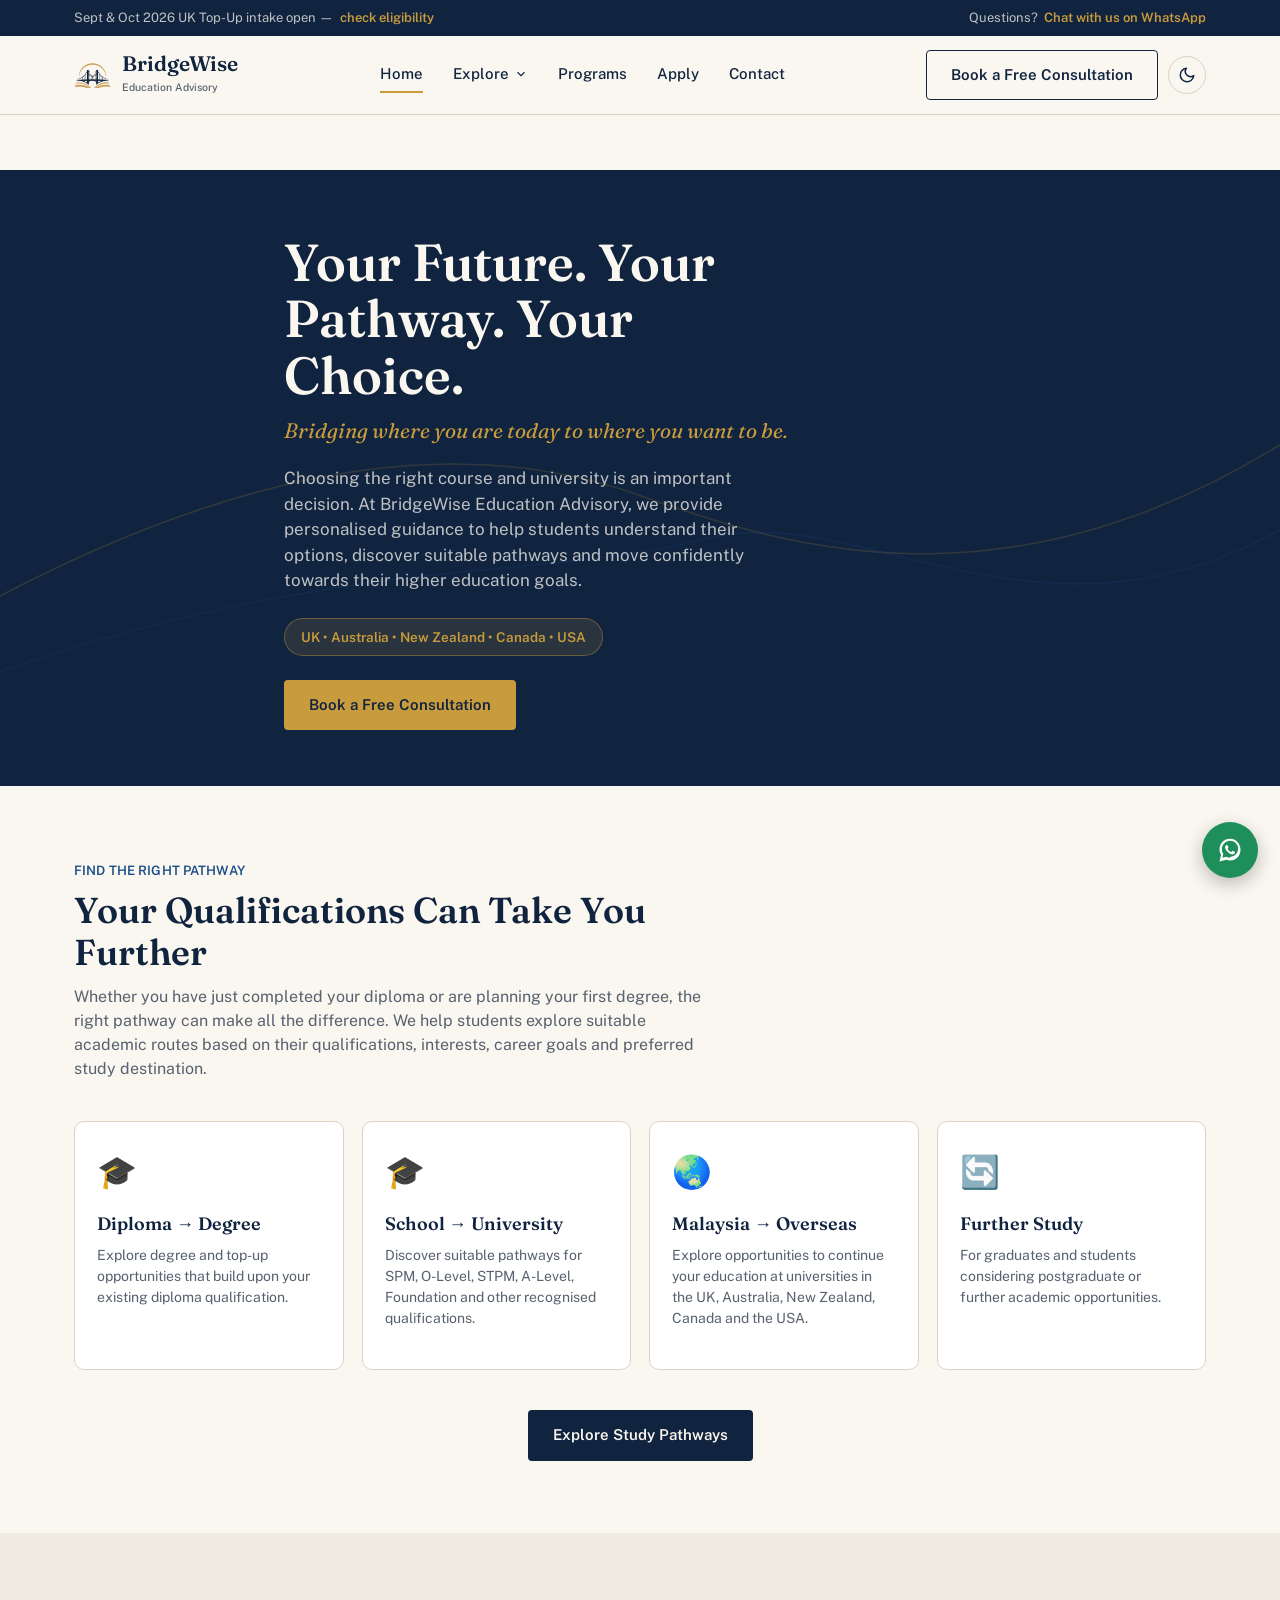
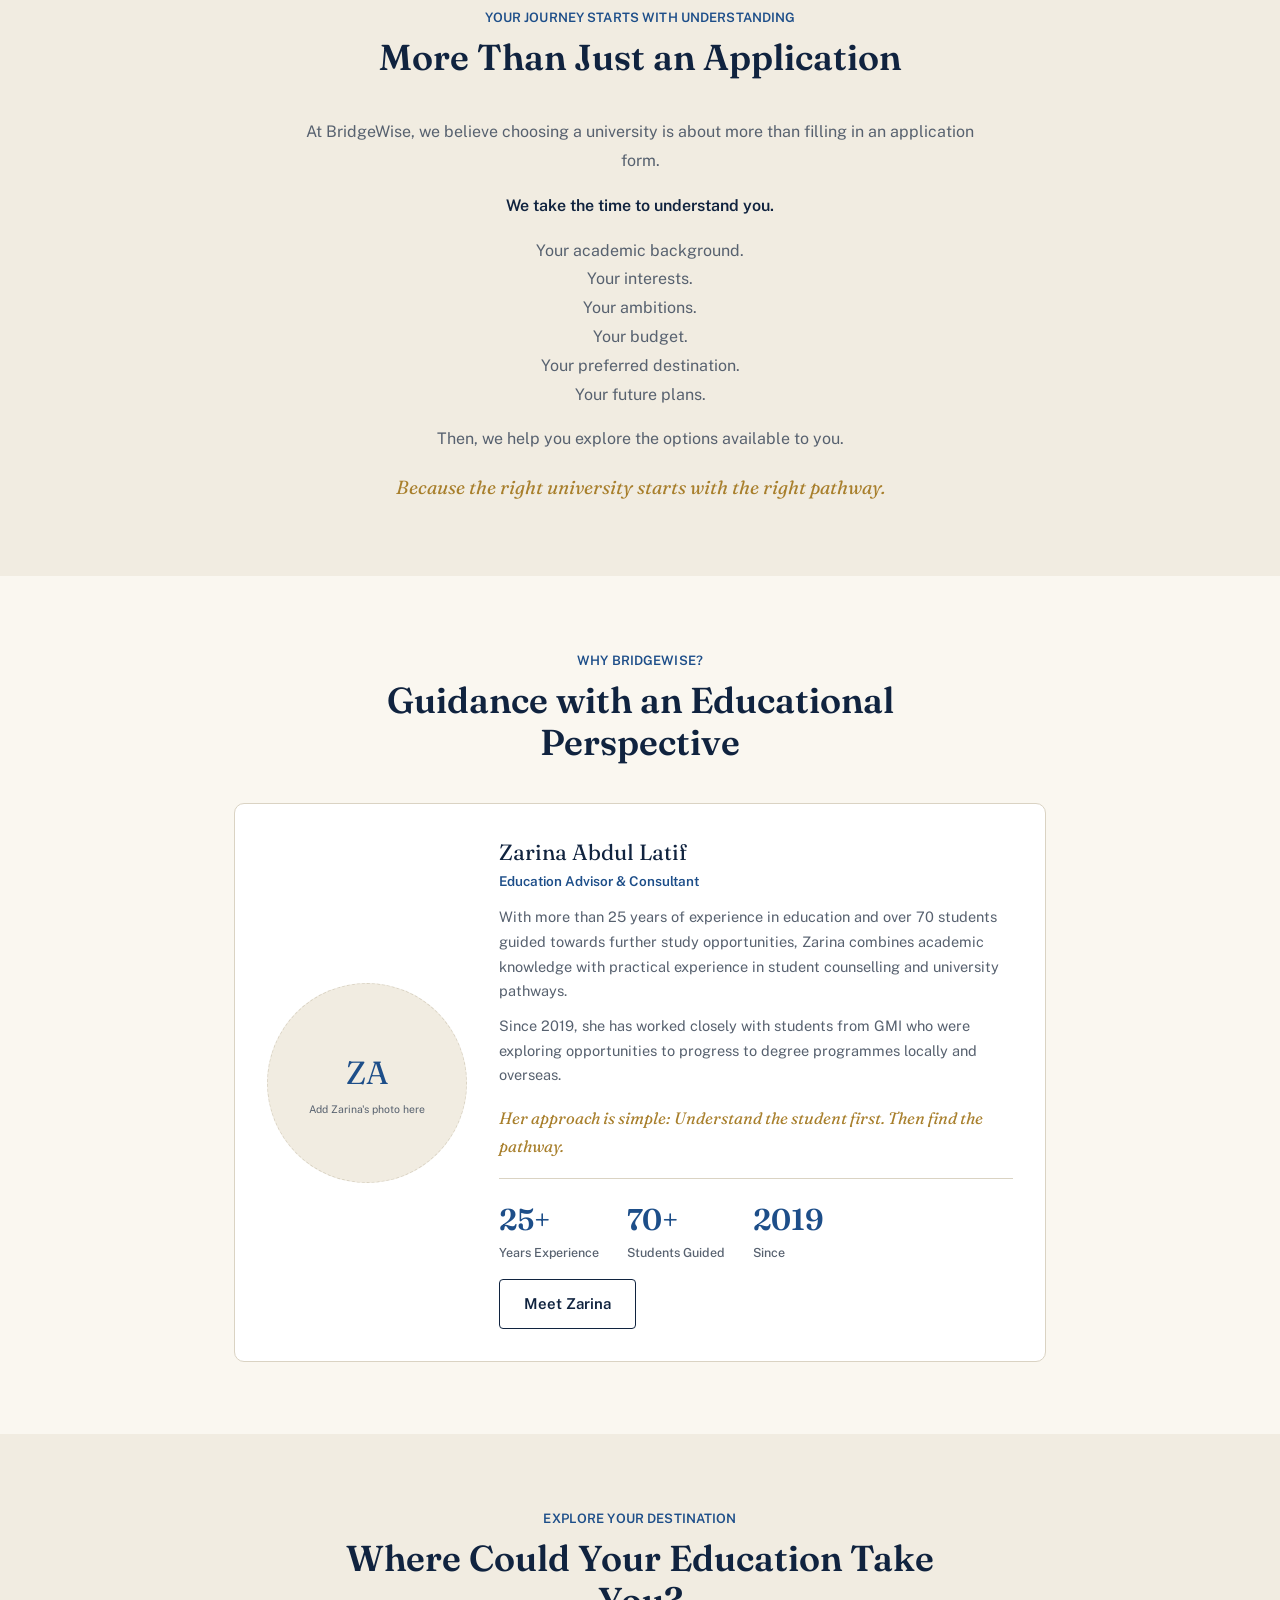
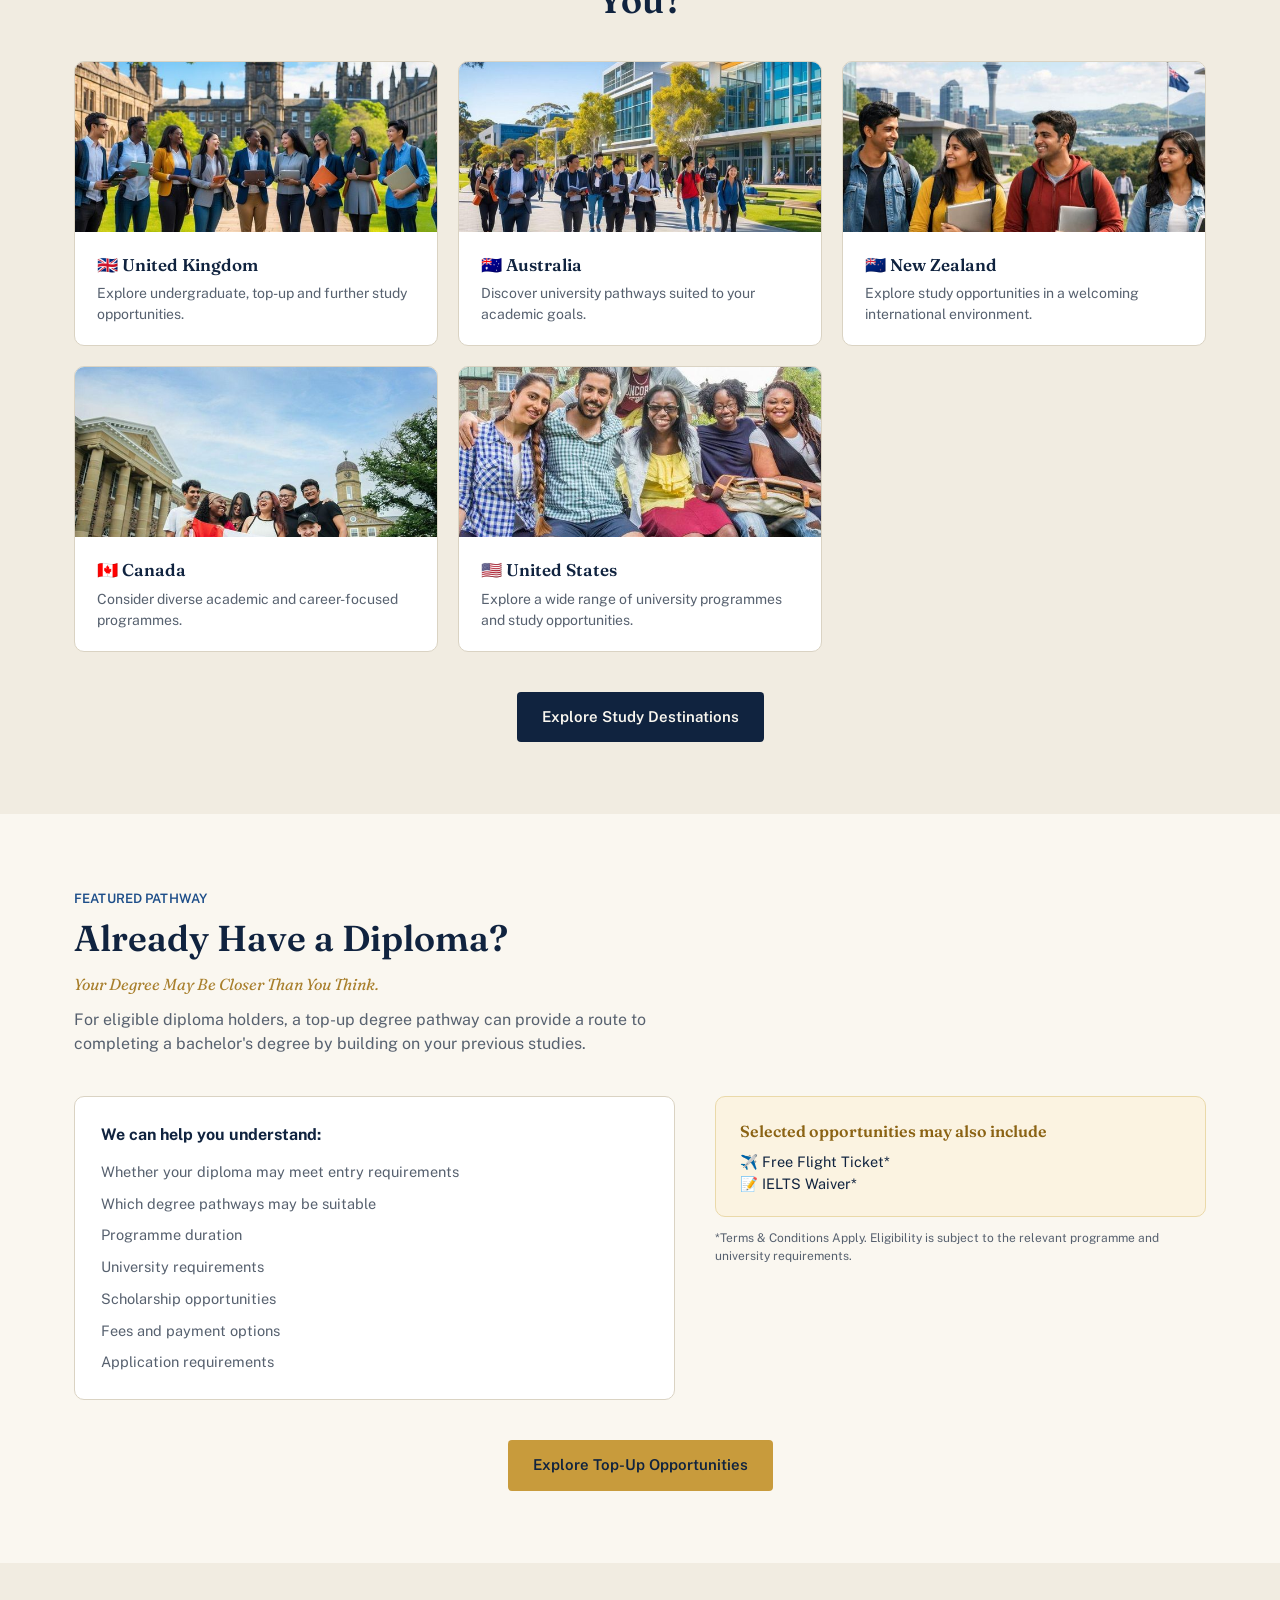
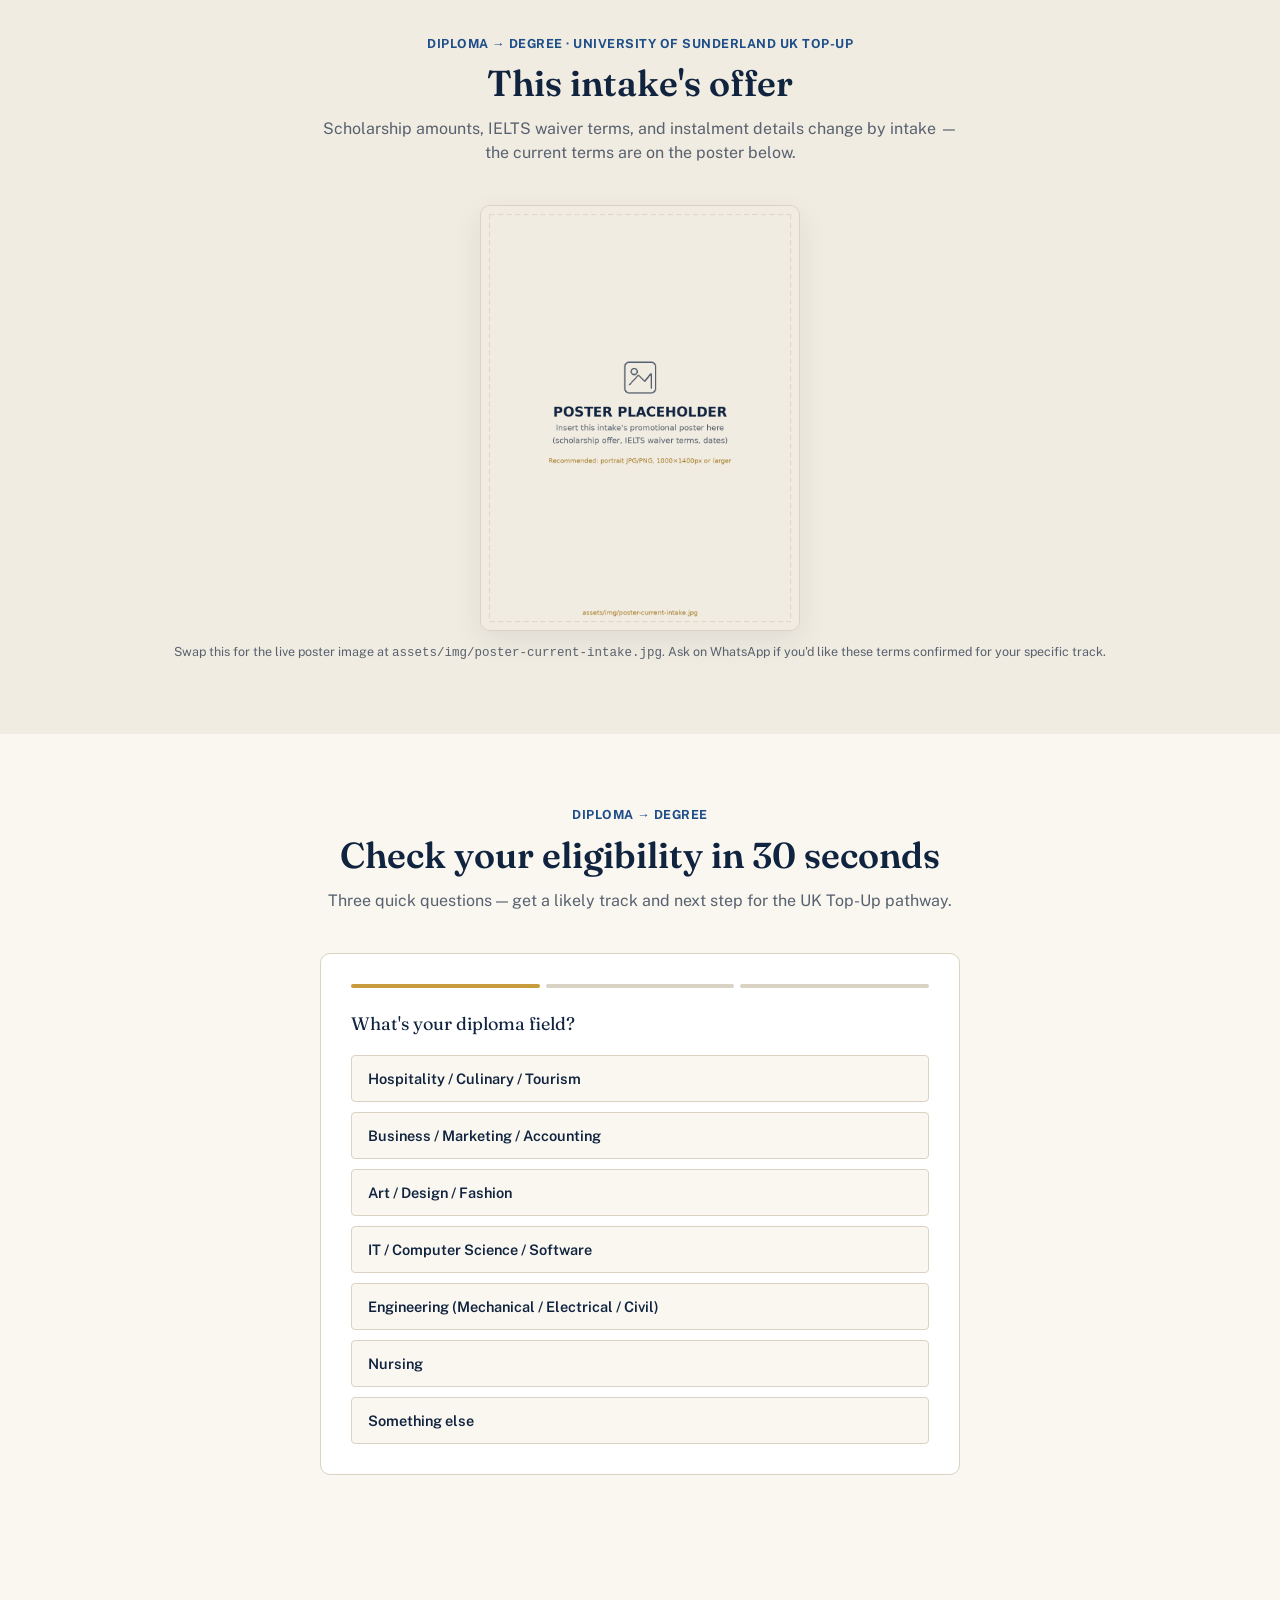
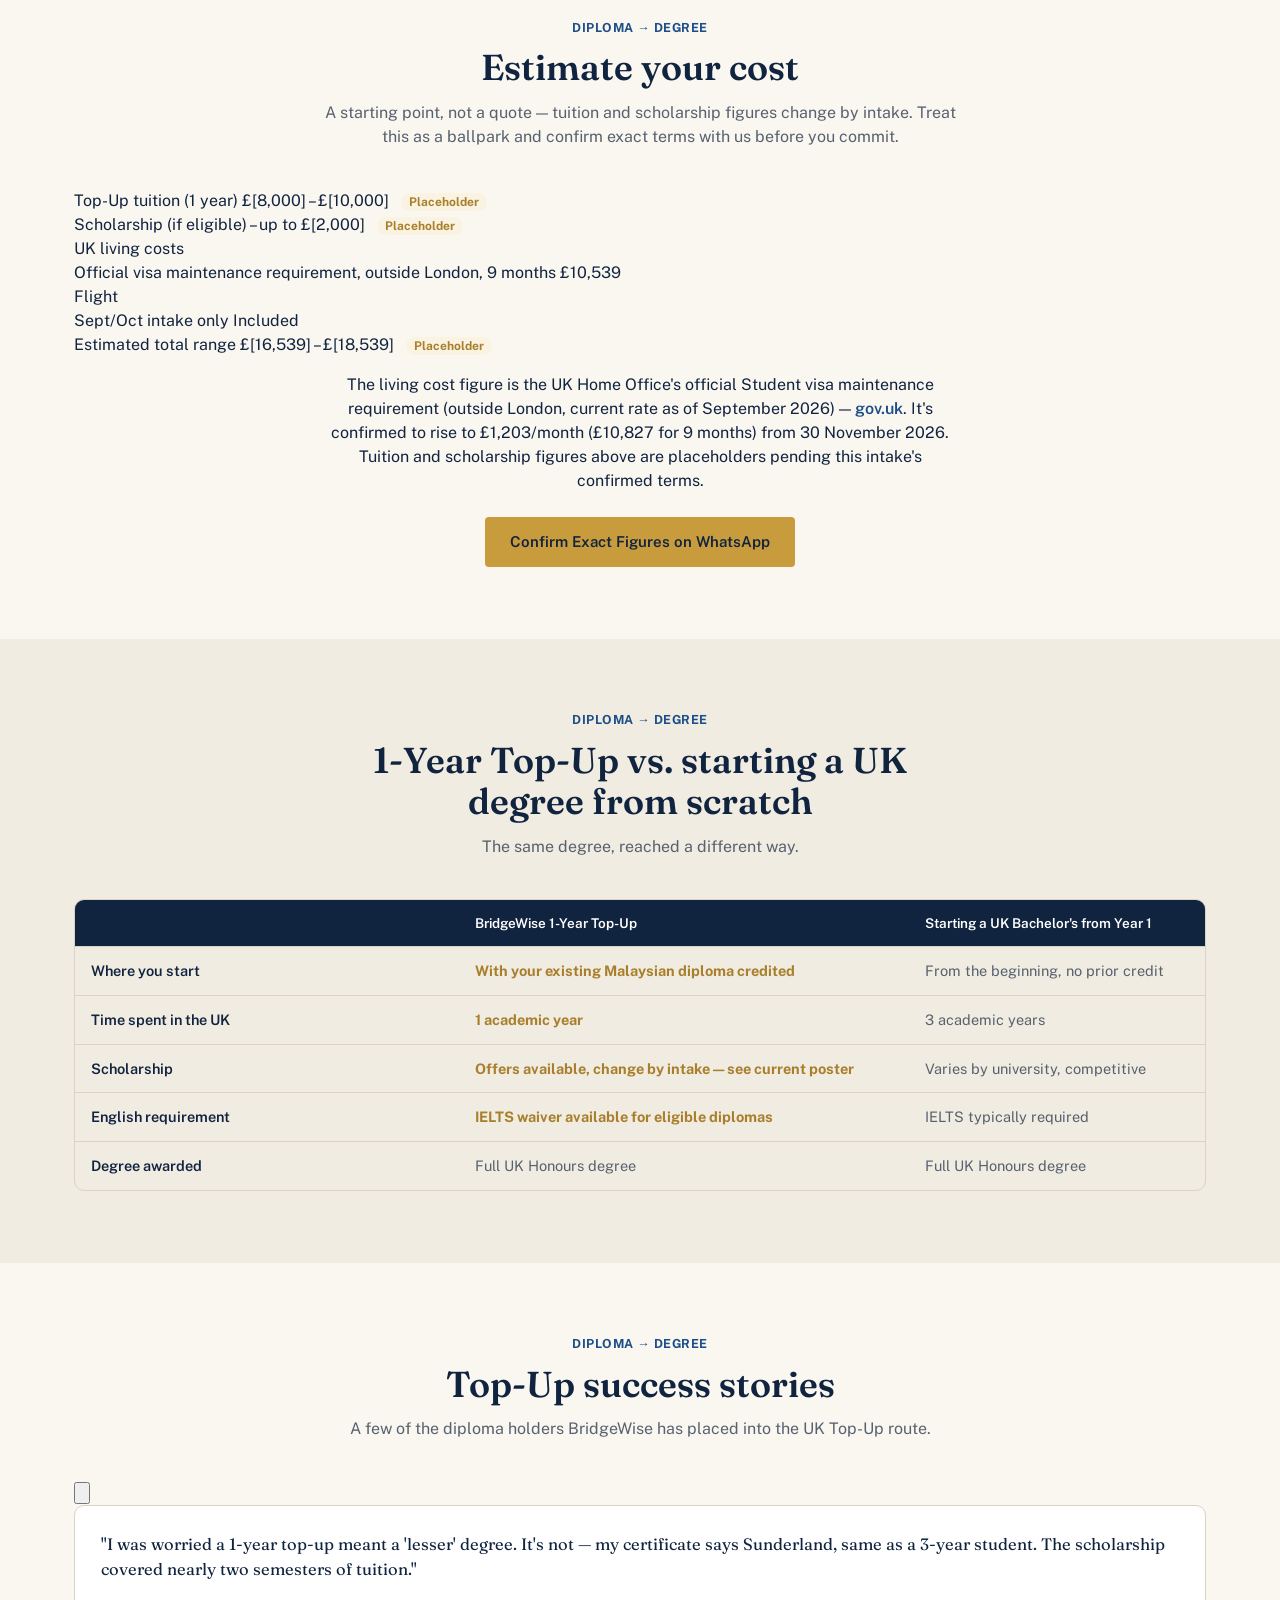
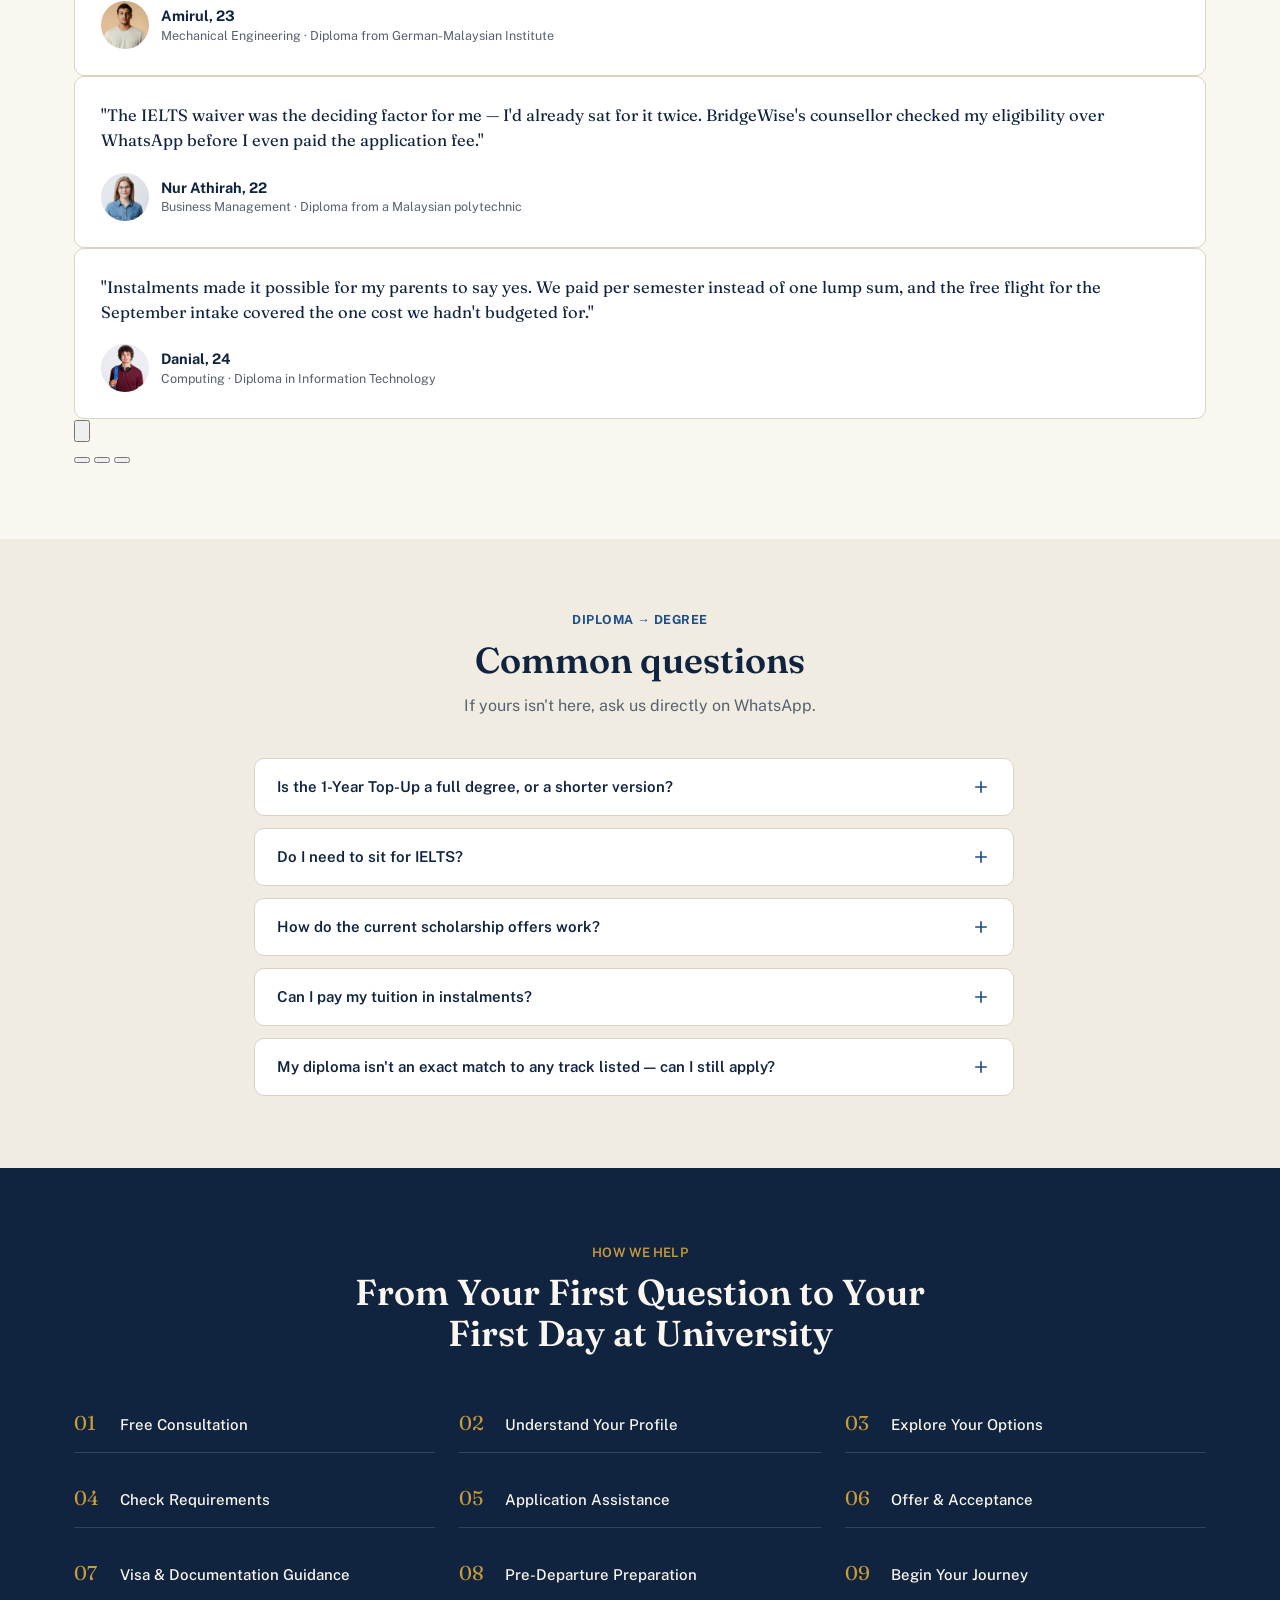
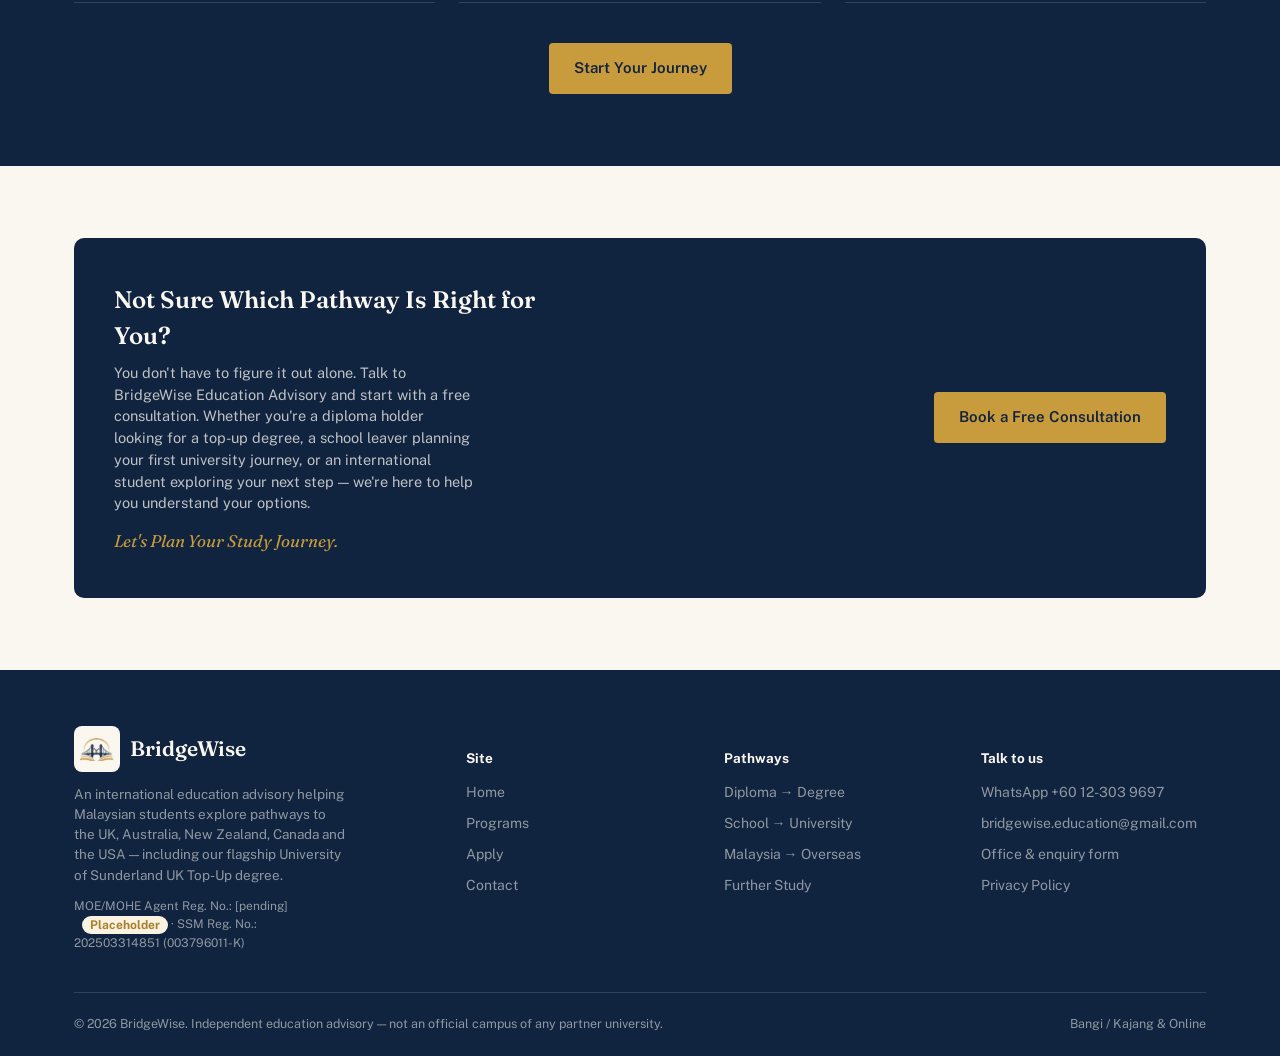
==== commit a638e4d9: "Add files via upload" ====
--- a/index.html
+++ b/index.html
@@ -21,7 +21,7 @@
 <link rel="preconnect" href="https://fonts.googleapis.com">
 <link rel="preconnect" href="https://fonts.gstatic.com" crossorigin>
 <link rel="stylesheet" href="https://fonts.googleapis.com/css2?family=Fraunces:ital,opsz,wght@0,9..144,400;0,9..144,500;0,9..144,600;0,9..144,700;1,9..144,500&family=Public+Sans:wght@400;500;600;700;800&display=swap">
-<link rel="stylesheet" href="assets/css/style.css?v=9">
+<link rel="stylesheet" href="assets/css/style.css?v=12">
 <link rel="icon" type="image/png" href="assets/img/favicon-32.png">
 <link rel="apple-touch-icon" href="assets/img/apple-touch-icon.png">
 
@@ -30,7 +30,7 @@
   // Apply saved theme before paint, so there is no flash of the wrong theme.
   try {
     var savedTheme = localStorage.getItem('bw_theme');
-    if (savedTheme === 'light') document.documentElement.setAttribute('data-theme', 'light');
+    if (savedTheme === 'dark') document.documentElement.setAttribute('data-theme', 'dark');
   } catch (e) {}
   setTimeout(function(){
     var els = document.querySelectorAll('.reveal');
@@ -404,6 +404,46 @@
   </div>
 </section>
 
+<!-- ============ FEATURED PATHWAY: cost estimate ============ -->
+<section>
+  <div class="wrap">
+    <div class="subsection-label text-center">Diploma &rarr; Degree</div>
+    <div class="section-head center-head reveal">
+      <h2>Estimate your cost</h2>
+      <p>A starting point, not a quote &mdash; tuition and scholarship figures change by intake. Treat this as a ballpark and confirm exact terms with us before you commit.</p>
+    </div>
+
+    <div class="calc-card">
+      <div class="calc-row">
+        <span class="calc-label">Top-Up tuition (1 year)</span>
+        <span class="calc-value">&pound;[8,000] &ndash; &pound;[10,000] <span class="placeholder-note">Placeholder</span></span>
+      </div>
+      <div class="calc-row">
+        <span class="calc-label">Scholarship (if eligible)</span>
+        <span class="calc-value calc-negative">&ndash; up to &pound;[2,000] <span class="placeholder-note">Placeholder</span></span>
+      </div>
+      <div class="calc-row">
+        <span class="calc-label">UK living costs<br><span class="calc-sublabel">Official visa maintenance requirement, outside London, 9 months</span></span>
+        <span class="calc-value">&pound;10,539</span>
+      </div>
+      <div class="calc-row">
+        <span class="calc-label">Flight<br><span class="calc-sublabel">Sept/Oct intake only</span></span>
+        <span class="calc-value">Included</span>
+      </div>
+      <div class="calc-total-row">
+        <span class="calc-label">Estimated total range</span>
+        <span class="calc-total-value">&pound;[16,539] &ndash; &pound;[18,539] <span class="placeholder-note">Placeholder</span></span>
+      </div>
+    </div>
+
+    <p class="hint text-center mt-16" style="max-width:640px; margin-left:auto; margin-right:auto;">The living cost figure is the UK Home Office's official Student visa maintenance requirement (outside London, current rate as of September 2026) &mdash; <a href="https://www.gov.uk/student-visa/money" target="_blank" style="color:var(--bridge); font-weight:600;">gov.uk</a>. It's confirmed to rise to &pound;1,203/month (&pound;10,827 for 9 months) from 30 November 2026. Tuition and scholarship figures above are placeholders pending this intake's confirmed terms.</p>
+
+    <div class="text-center mt-24">
+      <a href="#" class="btn btn-gold" data-wa data-wa-msg="Hi BridgeWise, can you confirm the exact tuition and scholarship figures for this intake?">Confirm Exact Figures on WhatsApp</a>
+    </div>
+  </div>
+</section>
+
 <!-- ============ FEATURED PATHWAY: comparison ============ -->
 <section class="section-alt">
   <div class="wrap">
@@ -438,41 +478,61 @@
       <h2>Top-Up success stories</h2>
       <p>A few of the diploma holders BridgeWise has placed into the UK Top-Up route.</p>
     </div>
-    <div class="testi-grid">
-
-      <div class="testi-card">
-        <p class="testi-quote">"I was worried a 1-year top-up meant a 'lesser' degree. It's not &mdash; my certificate says Sunderland, same as a 3-year student. The scholarship covered nearly two semesters of tuition."</p>
-        <div class="testi-person">
-          <img src="assets/img/student-eng.jpg" alt="Portrait of Amirul, Mechanical Engineering Top-Up student" loading="lazy">
-          <div>
-            <div class="testi-name">Amirul, 23</div>
-            <div class="testi-role">Mechanical Engineering &middot; Diploma from German-Malaysian Institute</div>
+    <div class="testi-carousel" id="testi-carousel">
+      <button type="button" class="testi-arrow testi-prev" aria-label="Previous story">
+        <svg viewBox="0 0 24 24" fill="none" stroke="currentColor" stroke-width="2" stroke-linecap="round" stroke-linejoin="round"><path d="M15 18l-6-6 6-6"/></svg>
+      </button>
+
+      <div class="testi-track">
+        <div class="testi-slide active">
+          <div class="testi-card">
+            <p class="testi-quote">"I was worried a 1-year top-up meant a 'lesser' degree. It's not &mdash; my certificate says Sunderland, same as a 3-year student. The scholarship covered nearly two semesters of tuition."</p>
+            <div class="testi-person">
+              <img src="assets/img/student-eng.jpg" alt="Portrait of Amirul, Mechanical Engineering Top-Up student" loading="lazy">
+              <div>
+                <div class="testi-name">Amirul, 23</div>
+                <div class="testi-role">Mechanical Engineering &middot; Diploma from German-Malaysian Institute</div>
+              </div>
+            </div>
           </div>
         </div>
-      </div>
-
-      <div class="testi-card">
-        <p class="testi-quote">"The IELTS waiver was the deciding factor for me &mdash; I'd already sat for it twice. BridgeWise's counsellor checked my eligibility over WhatsApp before I even paid the application fee."</p>
-        <div class="testi-person">
-          <img src="assets/img/student-biz.jpg" alt="Portrait of Nur Athirah, Business Management Top-Up student" loading="lazy">
-          <div>
-            <div class="testi-name">Nur Athirah, 22</div>
-            <div class="testi-role">Business Management &middot; Diploma from a Malaysian polytechnic</div>
+
+        <div class="testi-slide">
+          <div class="testi-card">
+            <p class="testi-quote">"The IELTS waiver was the deciding factor for me &mdash; I'd already sat for it twice. BridgeWise's counsellor checked my eligibility over WhatsApp before I even paid the application fee."</p>
+            <div class="testi-person">
+              <img src="assets/img/student-biz.jpg" alt="Portrait of Nur Athirah, Business Management Top-Up student" loading="lazy">
+              <div>
+                <div class="testi-name">Nur Athirah, 22</div>
+                <div class="testi-role">Business Management &middot; Diploma from a Malaysian polytechnic</div>
+              </div>
+            </div>
           </div>
         </div>
-      </div>
-
-      <div class="testi-card">
-        <p class="testi-quote">"Instalments made it possible for my parents to say yes. We paid per semester instead of one lump sum, and the free flight for the September intake covered the one cost we hadn't budgeted for."</p>
-        <div class="testi-person">
-          <img src="assets/img/student-comp.jpg" alt="Portrait of Danial, Computing Top-Up student" loading="lazy">
-          <div>
-            <div class="testi-name">Danial, 24</div>
-            <div class="testi-role">Computing &middot; Diploma in Information Technology</div>
+
+        <div class="testi-slide">
+          <div class="testi-card">
+            <p class="testi-quote">"Instalments made it possible for my parents to say yes. We paid per semester instead of one lump sum, and the free flight for the September intake covered the one cost we hadn't budgeted for."</p>
+            <div class="testi-person">
+              <img src="assets/img/student-comp.jpg" alt="Portrait of Danial, Computing Top-Up student" loading="lazy">
+              <div>
+                <div class="testi-name">Danial, 24</div>
+                <div class="testi-role">Computing &middot; Diploma in Information Technology</div>
+              </div>
+            </div>
           </div>
         </div>
       </div>
 
+      <button type="button" class="testi-arrow testi-next" aria-label="Next story">
+        <svg viewBox="0 0 24 24" fill="none" stroke="currentColor" stroke-width="2" stroke-linecap="round" stroke-linejoin="round"><path d="M9 18l6-6-6-6"/></svg>
+      </button>
+
+      <div class="testi-dots">
+        <button type="button" class="testi-dot active" data-slide="0" aria-label="Story 1"></button>
+        <button type="button" class="testi-dot" data-slide="1" aria-label="Story 2"></button>
+        <button type="button" class="testi-dot" data-slide="2" aria-label="Story 3"></button>
+      </div>
     </div>
   </div>
 </section>
@@ -667,7 +727,7 @@
   <a href="contact.html" class="btn btn-gold btn-block">Book a Free Consultation</a>
 </div>
 
-<script src="assets/js/main.js?v=9"></script>
-<script src="assets/js/quiz.js?v=9"></script>
+<script src="assets/js/main.js?v=12"></script>
+<script src="assets/js/quiz.js?v=10"></script>
 </body>
 </html>
--- a/assets/css/style.css
+++ b/assets/css/style.css
@@ -21,6 +21,16 @@
   --white:      #FFFFFF;
   --earn:       #2F6E52;   /* commission / money-earned green, sparing use */
 
+  /* Inverse-surface tokens — for the deliberately dark navy sections
+     (hero, footer, topbar, "How We Help" band, CTA bands, page headers).
+     In dark mode (default) these ARE the navy look already in place.
+     In light mode, these sections flip to a light surface instead. */
+  --surface-inverse:      #10233F;
+  --on-inverse:           #FAF7F0;
+  --on-inverse-soft:      rgba(250,247,240,0.75);
+  --on-inverse-softer:    rgba(250,247,240,0.55);
+  --on-inverse-line:      rgba(255,255,255,0.14);
+
   --radius-s: 4px;
   --radius-m: 10px;
 
@@ -28,6 +38,23 @@
   --font-body: 'Public Sans', -apple-system, BlinkMacSystemFont, 'Segoe UI', sans-serif;
 
   --maxw: 1180px;
+}
+
+/* ---------- Light theme override ---------- */
+/* Toggled via JS setting data-theme="light" on <html>. Only the
+   inverse-surface tokens change — the rest of the palette (paper,
+   cards, buttons) already reads as "light" and stays the same. */
+[data-theme="light"]{
+  --surface-inverse:   #F1ECE1;
+  --on-inverse:        #10233F;
+  --on-inverse-soft:   rgba(16,35,63,0.72);
+  --on-inverse-softer: rgba(16,35,63,0.5);
+  --on-inverse-line:   rgba(16,35,63,0.12);
+}
+[data-theme="light"] .hero .bridge-path path{ opacity: 0.18; }
+
+html{
+  transition: background-color .25s ease;
 }
 
 *, *::before, *::after{ box-sizing: border-box; }
@@ -92,16 +119,16 @@
 .btn-navy:hover{ background: #0A1728; }
 .btn-outline{ background: transparent; color: var(--ink); border-color: var(--ink); }
 .btn-outline:hover{ background: var(--ink); color: var(--paper); }
-.btn-outline-light{ background: transparent; color: var(--white); border-color: var(--line-navy); }
-.btn-outline-light:hover{ border-color: var(--white); }
+.btn-outline-light{ background: transparent; color: var(--on-inverse); border-color: var(--on-inverse-line); }
+.btn-outline-light:hover{ border-color: var(--on-inverse); }
 .btn-wa{ background: #1E8F5A; color: var(--white); }
 .btn-wa:hover{ background: #197A4C; }
 .btn-block{ width: 100%; justify-content: center; }
 
 /* ---------- Top bar (utility strip) ---------- */
 .topbar{
-  background: var(--ink);
-  color: rgba(250,247,240,0.85);
+  background: var(--surface-inverse);
+  color: var(--on-inverse-soft);
   font-size: 13px;
 }
 .topbar .wrap{
@@ -214,8 +241,8 @@
 
 /* ---------- Hero (dual conversion) ---------- */
 .hero{
-  background: var(--ink);
-  color: var(--paper);
+  background: var(--surface-inverse);
+  color: var(--on-inverse);
   position: relative;
   overflow: hidden;
 }
@@ -241,7 +268,7 @@
 .hero h1{
   font-size: clamp(32px, 4.6vw, 52px);
   line-height: 1.08;
-  color: var(--white);
+  color: var(--on-inverse);
   max-width: 15ch;
 }
 .hero h1 em{
@@ -251,14 +278,14 @@
 .hero-sub{
   margin-top: 20px;
   font-size: 17px;
-  color: rgba(250,247,240,0.78);
+  color: var(--on-inverse-soft);
   max-width: 52ch;
 }
 
 .hero-split{
   position: relative;
   z-index: 2;
-  border-top: 1px solid var(--line-navy);
+  border-top: 1px solid var(--on-inverse-line);
 }
 .hero-split .wrap{
   display: grid;
@@ -267,7 +294,7 @@
 }
 .hero-panel{
   padding: 34px 30px;
-  border-right: 1px solid var(--line-navy);
+  border-right: 1px solid var(--on-inverse-line);
 }
 .hero-split .wrap > .hero-panel:last-child{ border-right: none; }
 .hero-panel-label{
@@ -279,19 +306,19 @@
   display: block;
 }
 .hero-panel h3{
-  color: var(--white);
+  color: var(--on-inverse);
   font-size: 22px;
   margin-bottom: 8px;
 }
 .hero-panel p{
-  color: rgba(250,247,240,0.72);
+  color: var(--on-inverse-soft);
   font-size: 14.5px;
   margin-bottom: 18px;
   max-width: 42ch;
 }
 @media (max-width: 760px){
   .hero-split .wrap{ grid-template-columns: 1fr; }
-  .hero-panel{ border-right: none; border-bottom: 1px solid var(--line-navy); }
+  .hero-panel{ border-right: none; border-bottom: 1px solid var(--on-inverse-line); }
 }
 
 /* Bridge path decoration */
@@ -353,9 +380,9 @@
   font-size: 16px;
 }
 .section-alt{ background: var(--paper-dim); }
-.section-navy{ background: var(--ink); color: var(--paper); }
-.section-navy h2, .section-navy h3{ color: var(--white); }
-.section-navy .section-head p{ color: rgba(250,247,240,0.7); }
+.section-navy{ background: var(--surface-inverse); color: var(--on-inverse); }
+.section-navy h2, .section-navy h3{ color: var(--on-inverse); }
+.section-navy .section-head p{ color: var(--on-inverse-soft); }
 
 /* ---------- Program grid ---------- */
 .track-grid{
@@ -463,8 +490,8 @@
 
 /* ---------- Agent teaser band ---------- */
 .agent-band{
-  background: var(--ink);
-  color: var(--paper);
+  background: var(--surface-inverse);
+  color: var(--on-inverse);
   border-radius: var(--radius-m);
   padding: 44px 40px;
   display: flex;
@@ -472,8 +499,8 @@
   justify-content: space-between;
   gap: 30px;
 }
-.agent-band h3{ color: var(--white); font-size: 24px; max-width: 30ch; }
-.agent-band p{ color: rgba(250,247,240,0.72); margin-top: 8px; max-width: 40ch; font-size: 14.5px; }
+.agent-band h3{ color: var(--on-inverse); font-size: 24px; max-width: 30ch; }
+.agent-band p{ color: var(--on-inverse-soft); margin-top: 8px; max-width: 40ch; font-size: 14.5px; }
 .agent-band-cta{ flex-shrink: 0; }
 @media (max-width: 760px){
   .agent-band{ flex-direction: column; align-items: flex-start; padding: 32px 26px; }
@@ -481,8 +508,8 @@
 
 /* ---------- Footer ---------- */
 footer{
-  background: var(--ink);
-  color: rgba(250,247,240,0.68);
+  background: var(--surface-inverse);
+  color: var(--on-inverse-softer);
   padding: 56px 0 24px;
   font-size: 14px;
 }
@@ -491,10 +518,10 @@
   grid-template-columns: 1.6fr 1fr 1fr 1fr;
   gap: 32px;
   padding-bottom: 40px;
-  border-bottom: 1px solid var(--line-navy);
+  border-bottom: 1px solid var(--on-inverse-line);
 }
 .foot-grid h5{
-  color: var(--white);
+  color: var(--on-inverse);
   font-family: var(--font-body);
   font-size: 13.5px;
   font-weight: 700;
@@ -502,7 +529,7 @@
 }
 .foot-grid li{ margin-bottom: 10px; }
 .foot-grid a:hover{ color: var(--gold); }
-.foot-brand p{ margin-top: 12px; max-width: 34ch; font-size: 13.5px; color: rgba(250,247,240,0.6); }
+.foot-brand p{ margin-top: 12px; max-width: 34ch; font-size: 13.5px; color: var(--on-inverse-softer); }
 .foot-bottom{
   display: flex;
   justify-content: space-between;
@@ -535,13 +562,13 @@
 
 /* ---------- Page header (interior pages) ---------- */
 .page-header{
-  background: var(--ink);
-  color: var(--white);
+  background: var(--surface-inverse);
+  color: var(--on-inverse);
   padding: 46px 0 40px;
 }
-.page-header h1{ color: var(--white); font-size: clamp(28px, 4vw, 40px); max-width: 20ch; }
-.page-header p{ color: rgba(250,247,240,0.75); margin-top: 12px; max-width: 56ch; font-size: 15.5px; }
-.breadcrumb{ font-size: 13px; color: rgba(250,247,240,0.55); margin-bottom: 16px; }
+.page-header h1{ color: var(--on-inverse); font-size: clamp(28px, 4vw, 40px); max-width: 20ch; }
+.page-header p{ color: var(--on-inverse-soft); margin-top: 12px; max-width: 56ch; font-size: 15.5px; }
+.breadcrumb{ font-size: 13px; color: var(--on-inverse-softer); margin-bottom: 16px; }
 .breadcrumb a{ color: var(--gold); }
 
 /* ---------- Cards / info boxes ---------- */
@@ -1116,6 +1143,126 @@
   font-weight: 500;
 }
 .trust-strip .trust-item svg{ width: 16px; height: 16px; color: var(--gold); flex-shrink: 0; }
+
+/* ---------- Mobile bottom nav (app-style) ---------- */
+.bottom-nav{
+  display: none;
+}
+@media (max-width: 900px){
+  .bottom-nav{
+    display: flex;
+    position: fixed;
+    bottom: 0; left: 0; right: 0;
+    z-index: 70;
+    background: var(--paper);
+    border-top: 1px solid var(--line);
+    padding: 6px 4px calc(6px + env(safe-area-inset-bottom));
+    box-shadow: 0 -4px 16px rgba(16,35,63,0.08);
+  }
+  /* Hamburger + dropdown top nav is replaced by the bottom bar on mobile */
+  .nav-toggle, .nav-links{ display: none !important; }
+  .nav-cta .btn-outline{ display: none; }
+  /* Give the WhatsApp tab in the bottom bar sole ownership of that action on mobile */
+  .wa-float{ display: none; }
+  .back-to-top{ bottom: 78px; }
+  body{ padding-bottom: 62px; }
+}
+.bottom-nav-item{
+  flex: 1;
+  display: flex;
+  flex-direction: column;
+  align-items: center;
+  gap: 3px;
+  padding: 7px 4px;
+  border: none;
+  background: none;
+  font-family: inherit;
+  color: var(--slate);
+  font-size: 11px;
+  font-weight: 600;
+  border-radius: 10px;
+  transition: color .15s ease, background .15s ease;
+}
+.bottom-nav-item svg{ width: 22px; height: 22px; }
+.bottom-nav-item.active{ color: var(--ink); }
+.bottom-nav-item.active svg{ color: var(--gold); }
+.bottom-nav-item:active{ background: var(--paper-dim); }
+
+/* ---------- More sheet (mobile bottom-nav overflow menu) ---------- */
+.more-sheet-backdrop{
+  display: none;
+  position: fixed;
+  inset: 0;
+  background: rgba(16,35,63,0.4);
+  z-index: 71;
+}
+.more-sheet-backdrop.open{ display: block; }
+.more-sheet{
+  position: fixed;
+  left: 0; right: 0; bottom: 0;
+  z-index: 72;
+  background: var(--paper);
+  border-radius: 18px 18px 0 0;
+  padding: 10px 22px calc(22px + env(safe-area-inset-bottom));
+  transform: translateY(100%);
+  transition: transform .28s ease;
+  max-height: 75vh;
+  overflow-y: auto;
+}
+.more-sheet.open{ transform: translateY(0); }
+.more-sheet-handle{
+  width: 40px; height: 4px;
+  background: var(--line);
+  border-radius: 100px;
+  margin: 6px auto 16px;
+}
+.more-sheet a{
+  display: block;
+  padding: 13px 4px;
+  font-size: 15.5px;
+  font-weight: 600;
+  color: var(--ink);
+  border-bottom: 1px solid var(--line);
+}
+.more-sheet a:last-of-type{ border-bottom: none; }
+.more-sheet-divider{ height: 1px; background: var(--line); margin: 8px 0; }
+.more-sheet-label{
+  font-size: 12px;
+  font-weight: 700;
+  letter-spacing: 0.04em;
+  text-transform: uppercase;
+  color: var(--bridge);
+  padding: 14px 4px 4px;
+}
+.more-sheet-theme-row{
+  display: flex;
+  align-items: center;
+  justify-content: space-between;
+  padding: 13px 4px;
+}
+.more-sheet-theme-row span{ font-size: 15.5px; font-weight: 600; color: var(--ink); }
+.more-sheet .btn{ margin-top: 16px; }
+@media (min-width: 901px){ .more-sheet, .more-sheet-backdrop{ display: none !important; } }
+
+/* ---------- Theme toggle ---------- */
+.theme-toggle{
+  background: none;
+  border: 1.5px solid var(--line);
+  border-radius: 50%;
+  width: 38px; height: 38px;
+  display: flex;
+  align-items: center;
+  justify-content: center;
+  color: var(--ink);
+  flex-shrink: 0;
+  transition: border-color .15s ease, transform .15s ease;
+}
+.theme-toggle:hover{ border-color: var(--gold); transform: rotate(15deg); }
+.theme-toggle svg{ width: 18px; height: 18px; }
+.theme-toggle .icon-sun{ display: none; }
+.theme-toggle .icon-moon{ display: block; }
+[data-theme="light"] .theme-toggle .icon-sun{ display: block; }
+[data-theme="light"] .theme-toggle .icon-moon{ display: none; }
 
 /* ---------- Nav dropdown (Explore menu) ---------- */
 .nav-dropdown{ position: relative; }
@@ -1250,6 +1397,11 @@
   font-weight: 600;
 }
 .referral-badge:not([hidden]){ display: inline-flex; }
+.referral-badge.unrecognized{
+  background: rgba(87,97,111,0.1);
+  border-color: rgba(87,97,111,0.3);
+  color: var(--slate);
+}
 
 /* ---------- Hero: tagline + countries line ---------- */
 .hero-tagline{
@@ -1378,7 +1530,7 @@
   align-items: baseline;
   gap: 12px;
   padding: 14px 0;
-  border-bottom: 1px solid var(--line-navy);
+  border-bottom: 1px solid var(--on-inverse-line);
 }
 .process-step .pnum{
   font-family: var(--font-display);
@@ -1387,7 +1539,7 @@
   flex-shrink: 0;
   width: 34px;
 }
-.process-step .plabel{ font-size: 15px; color: var(--white); font-weight: 500; }
+.process-step .plabel{ font-size: 15px; color: var(--on-inverse); font-weight: 500; }
 @media (max-width: 900px){ .process-grid{ grid-template-columns: repeat(2, 1fr); } }
 @media (max-width: 560px){ .process-grid{ grid-template-columns: 1fr; } }
 
